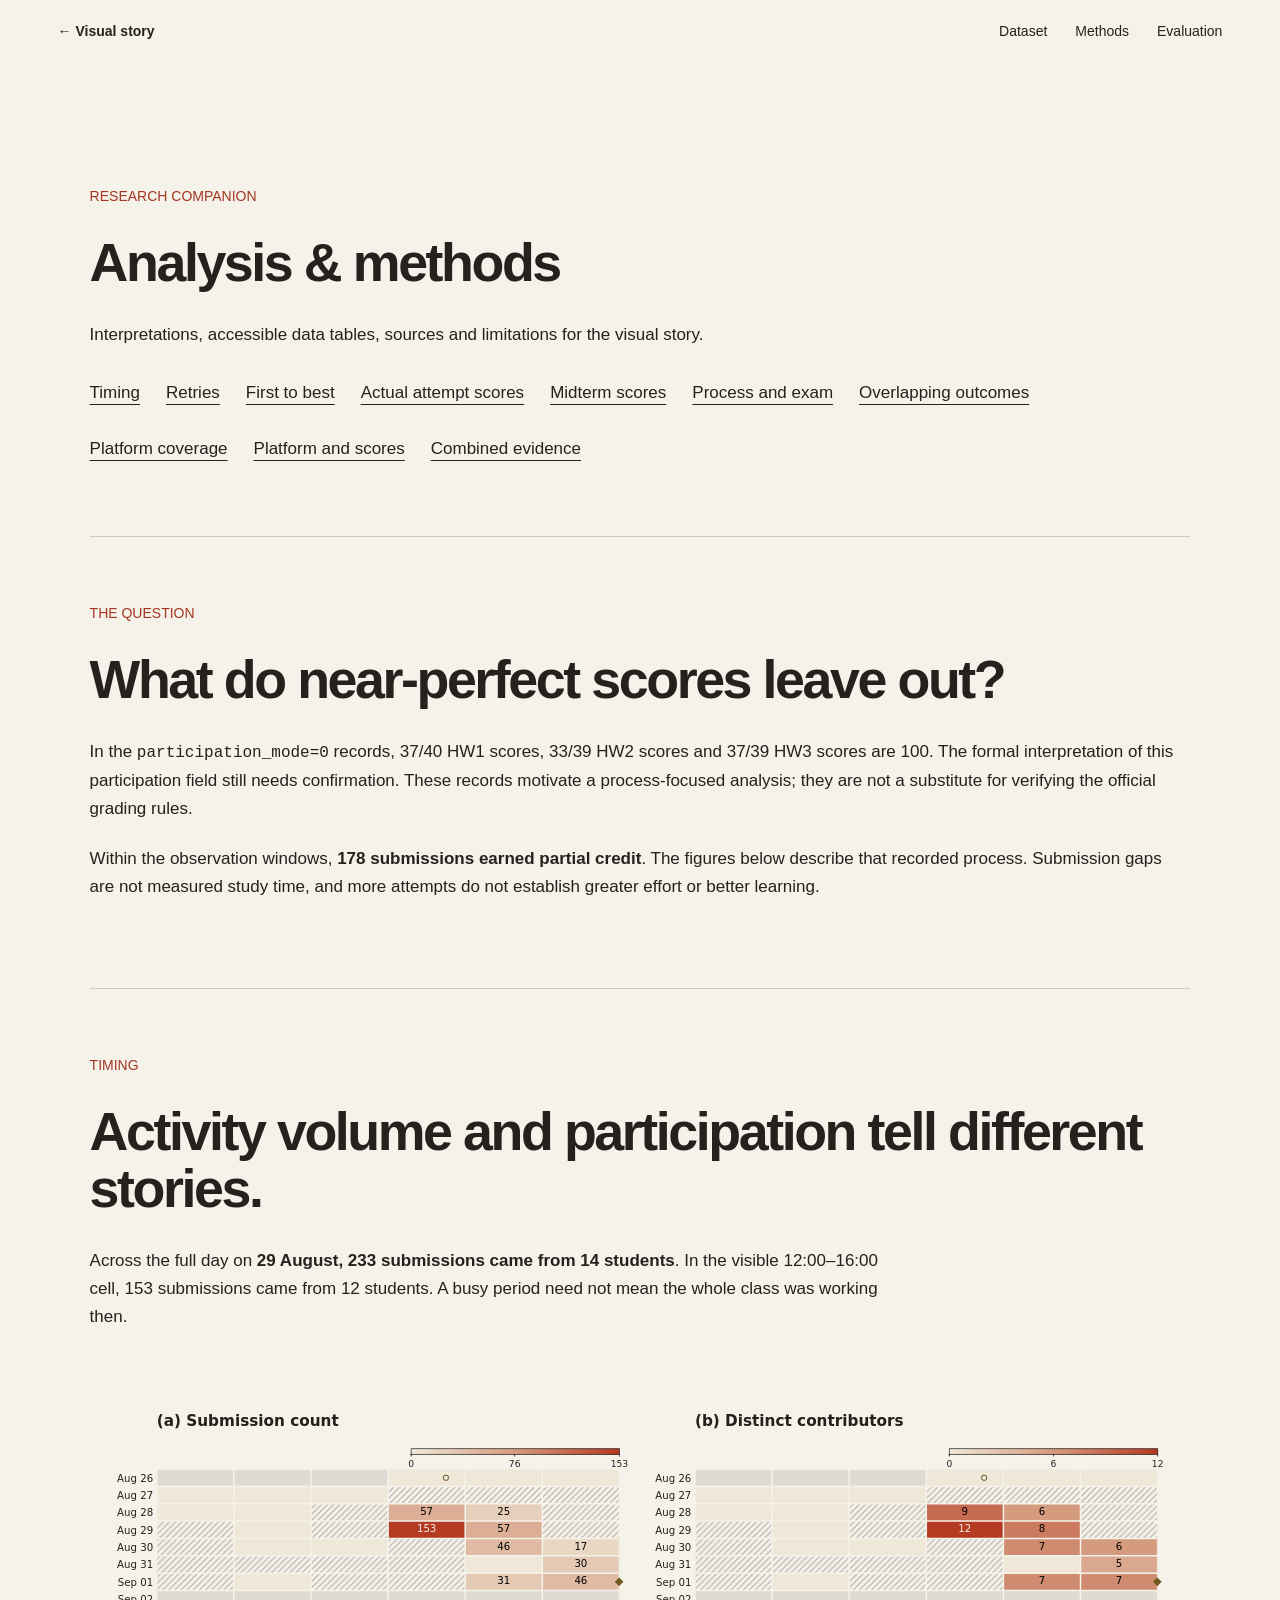
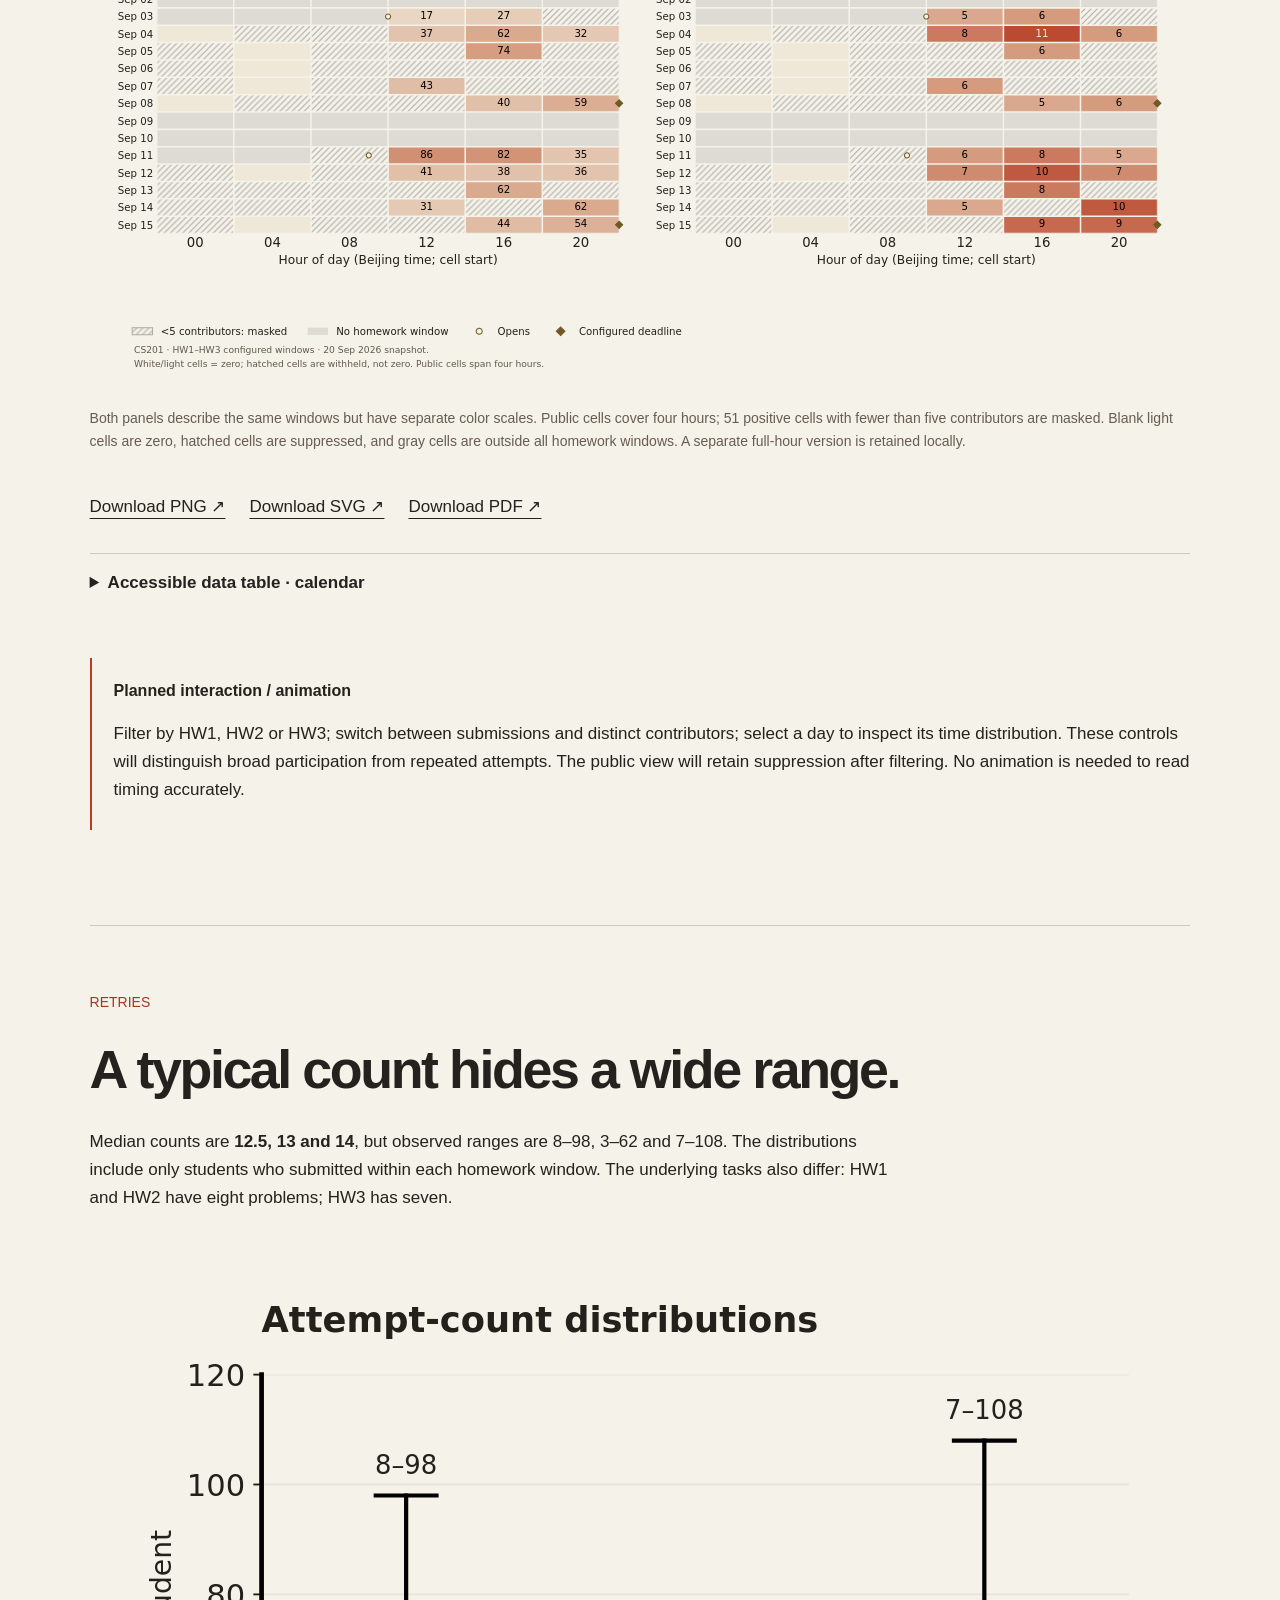
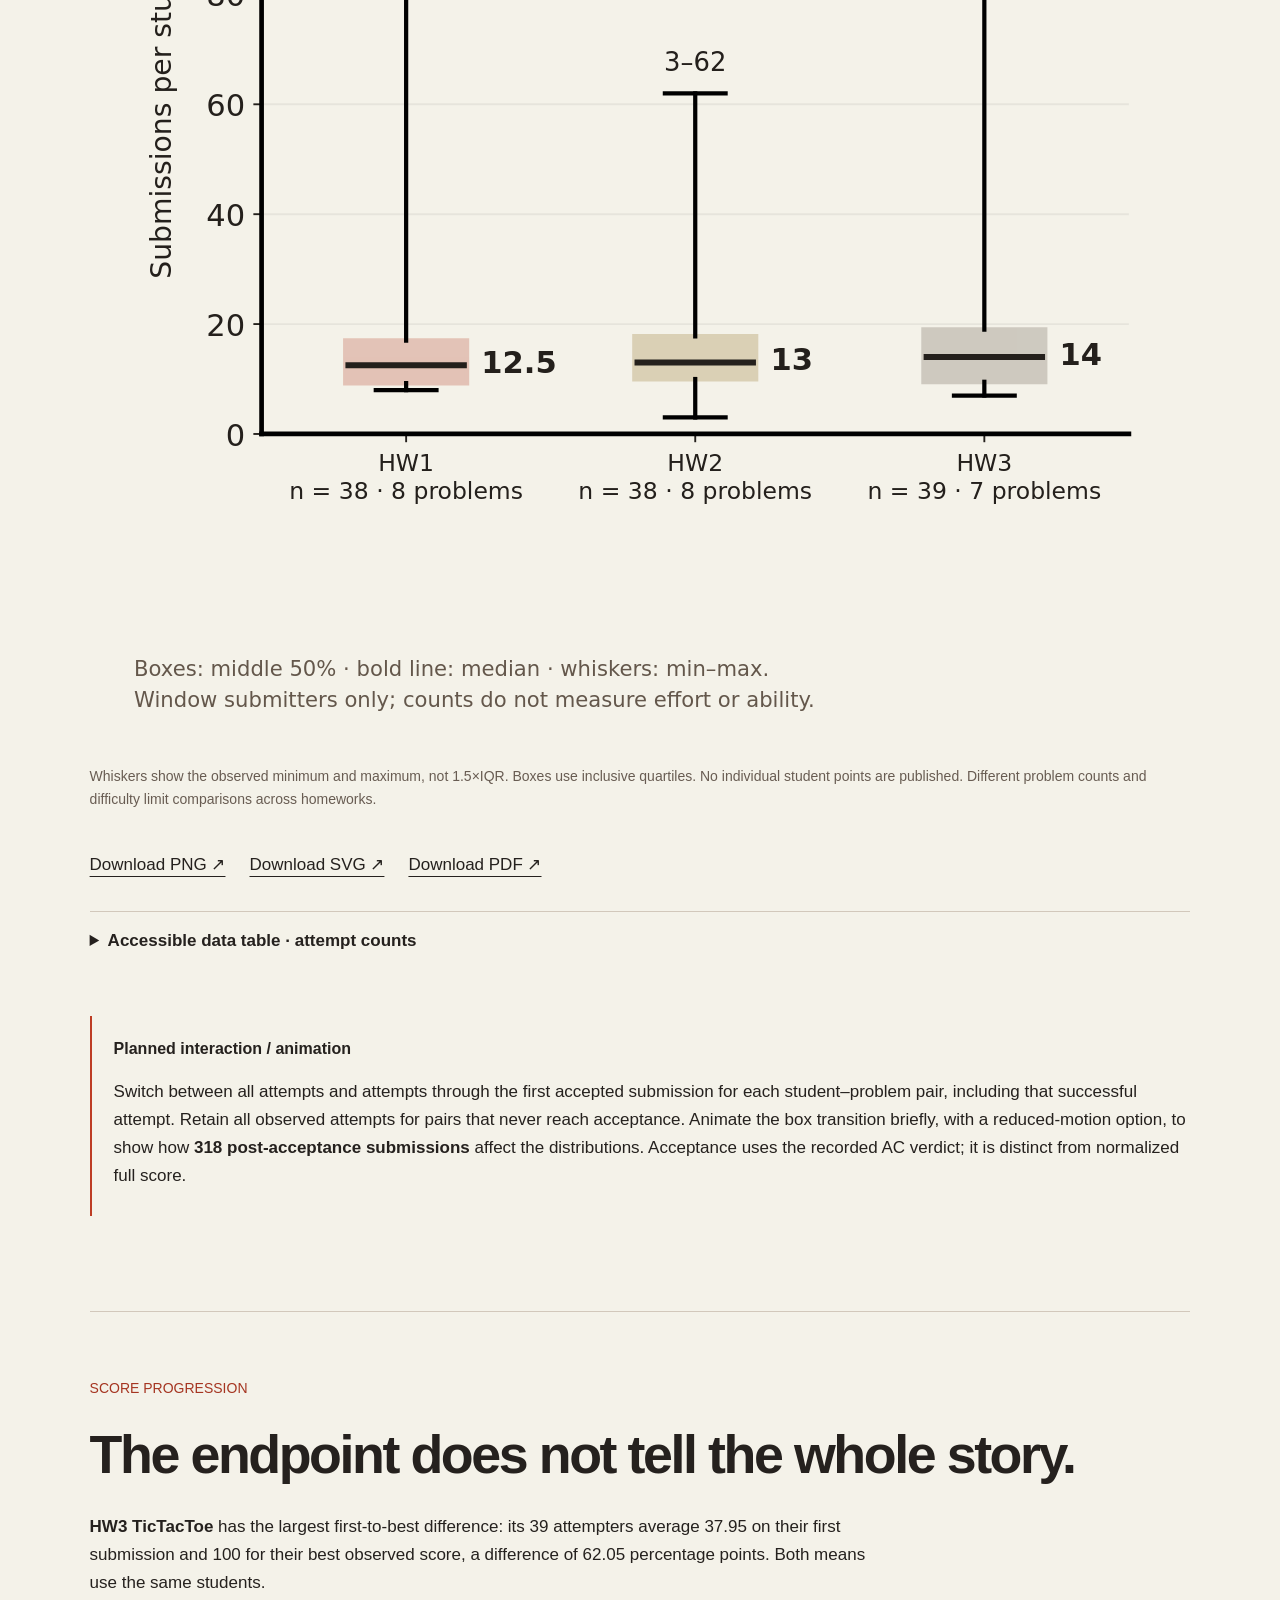
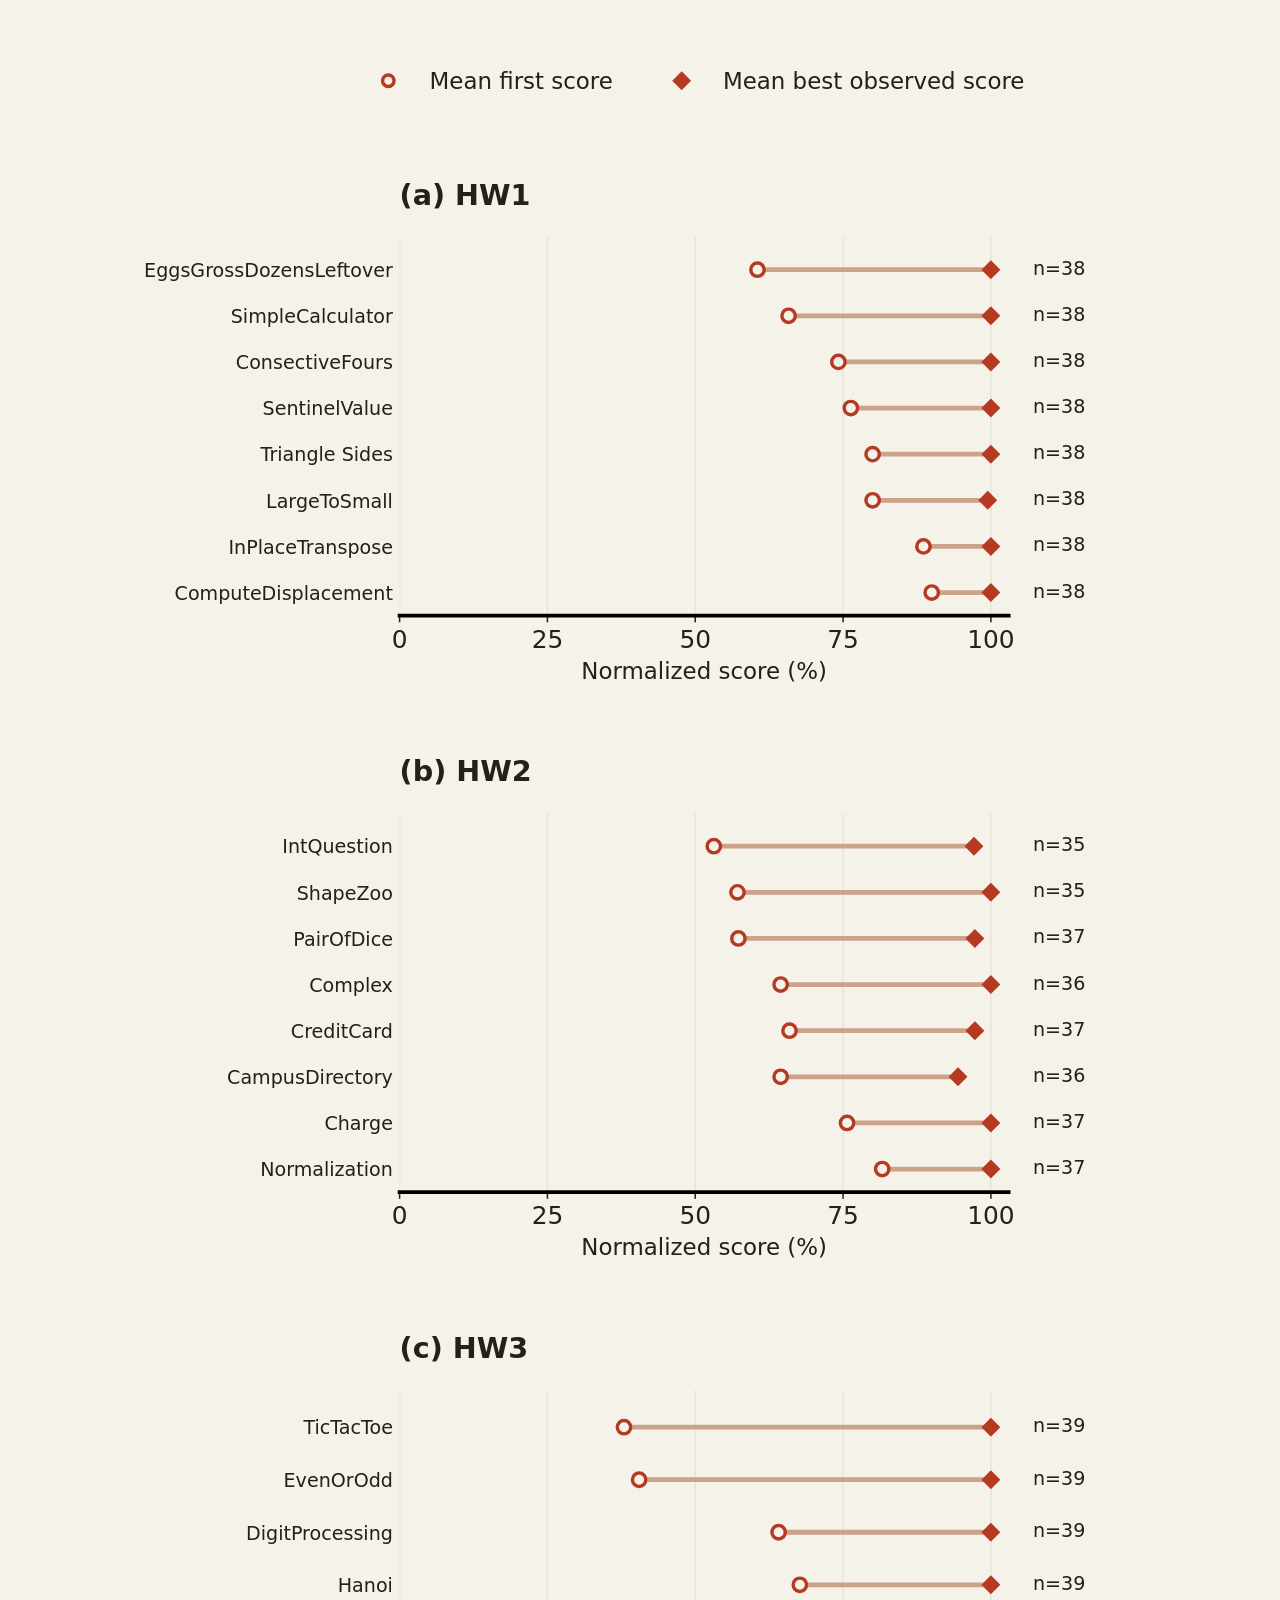
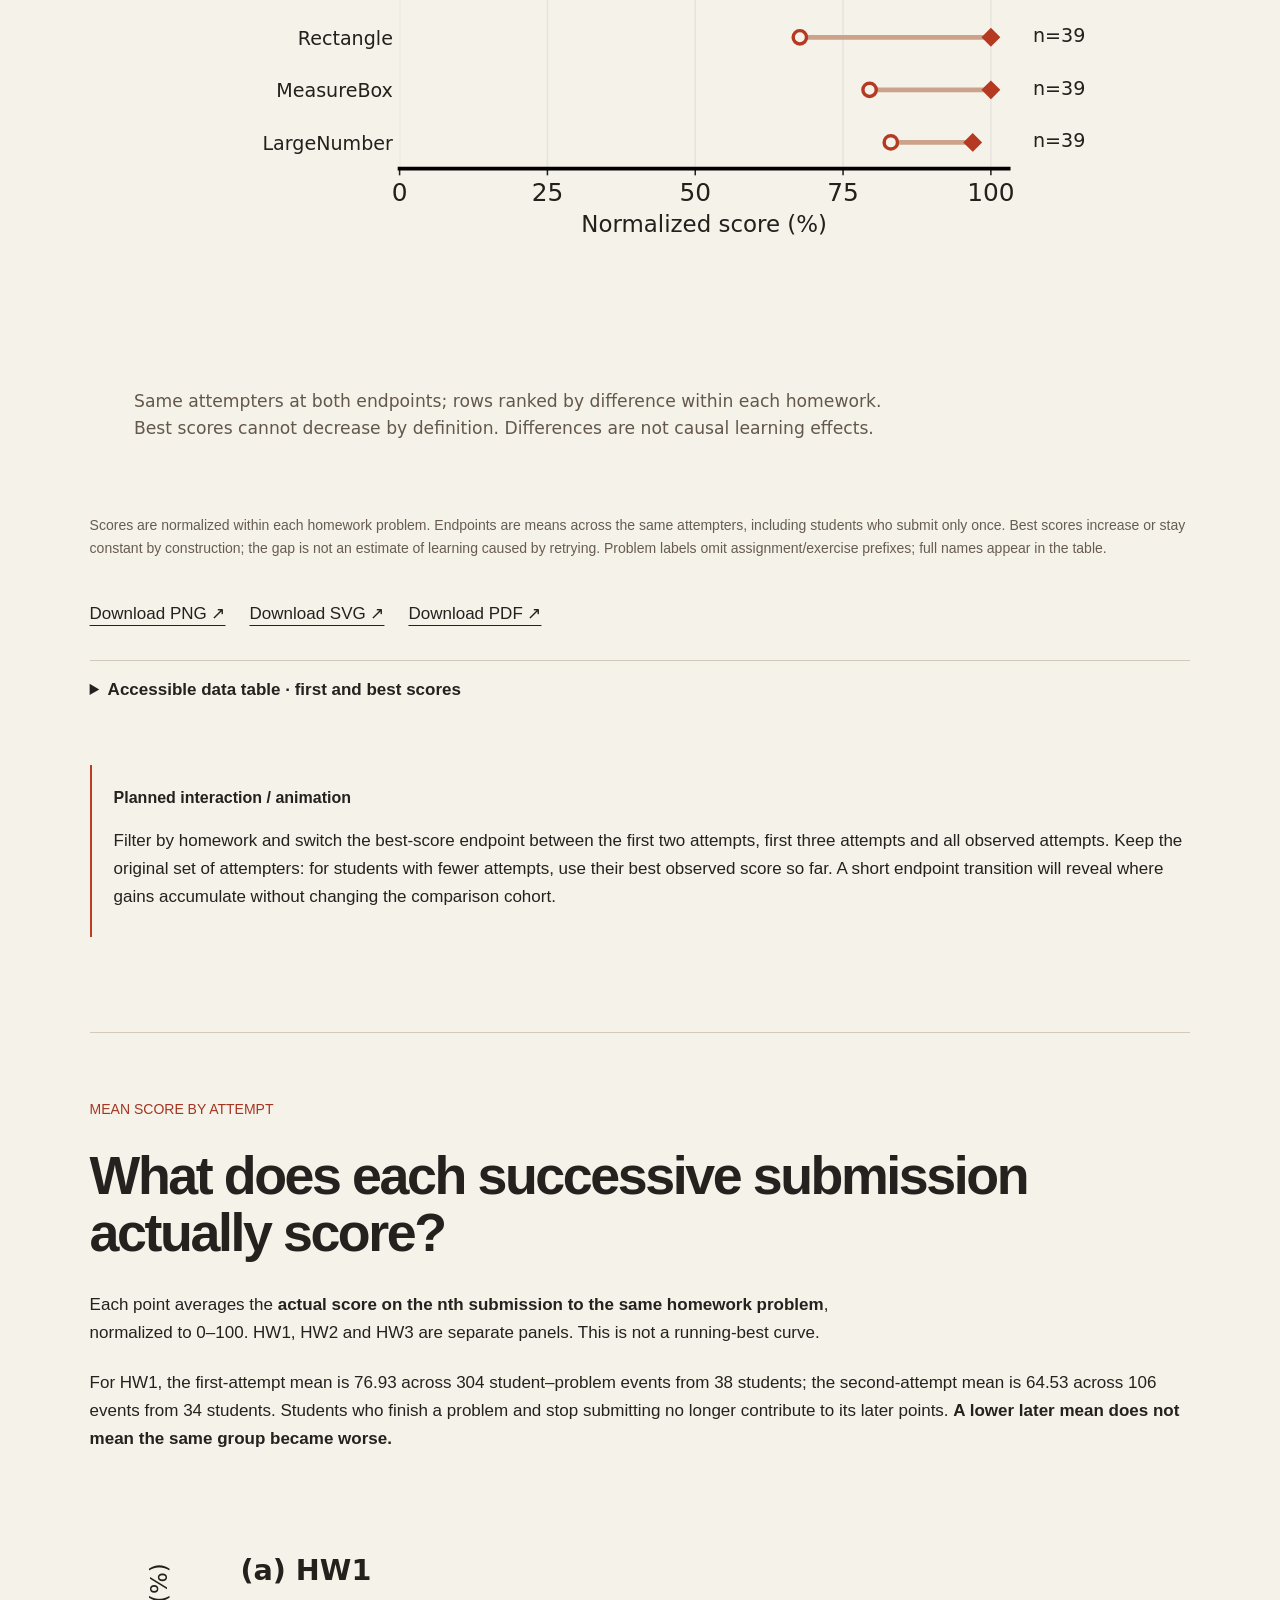
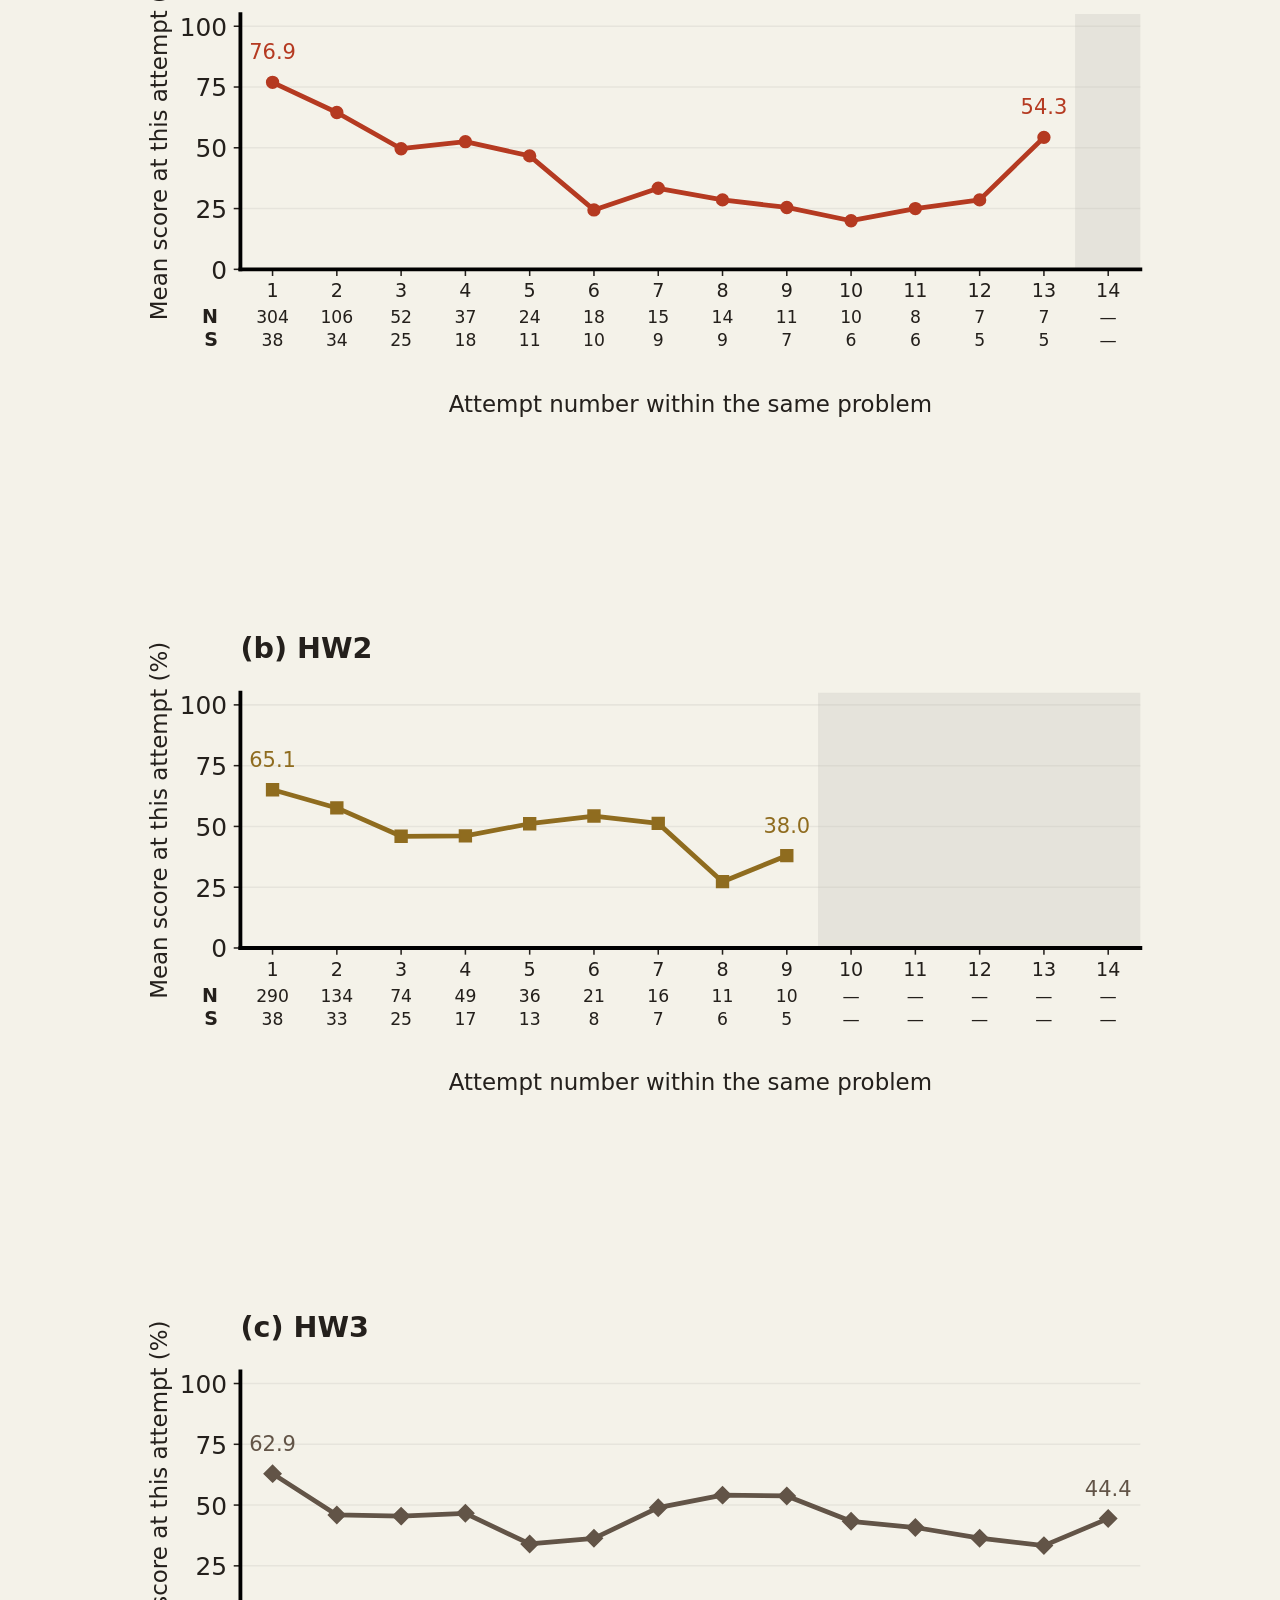
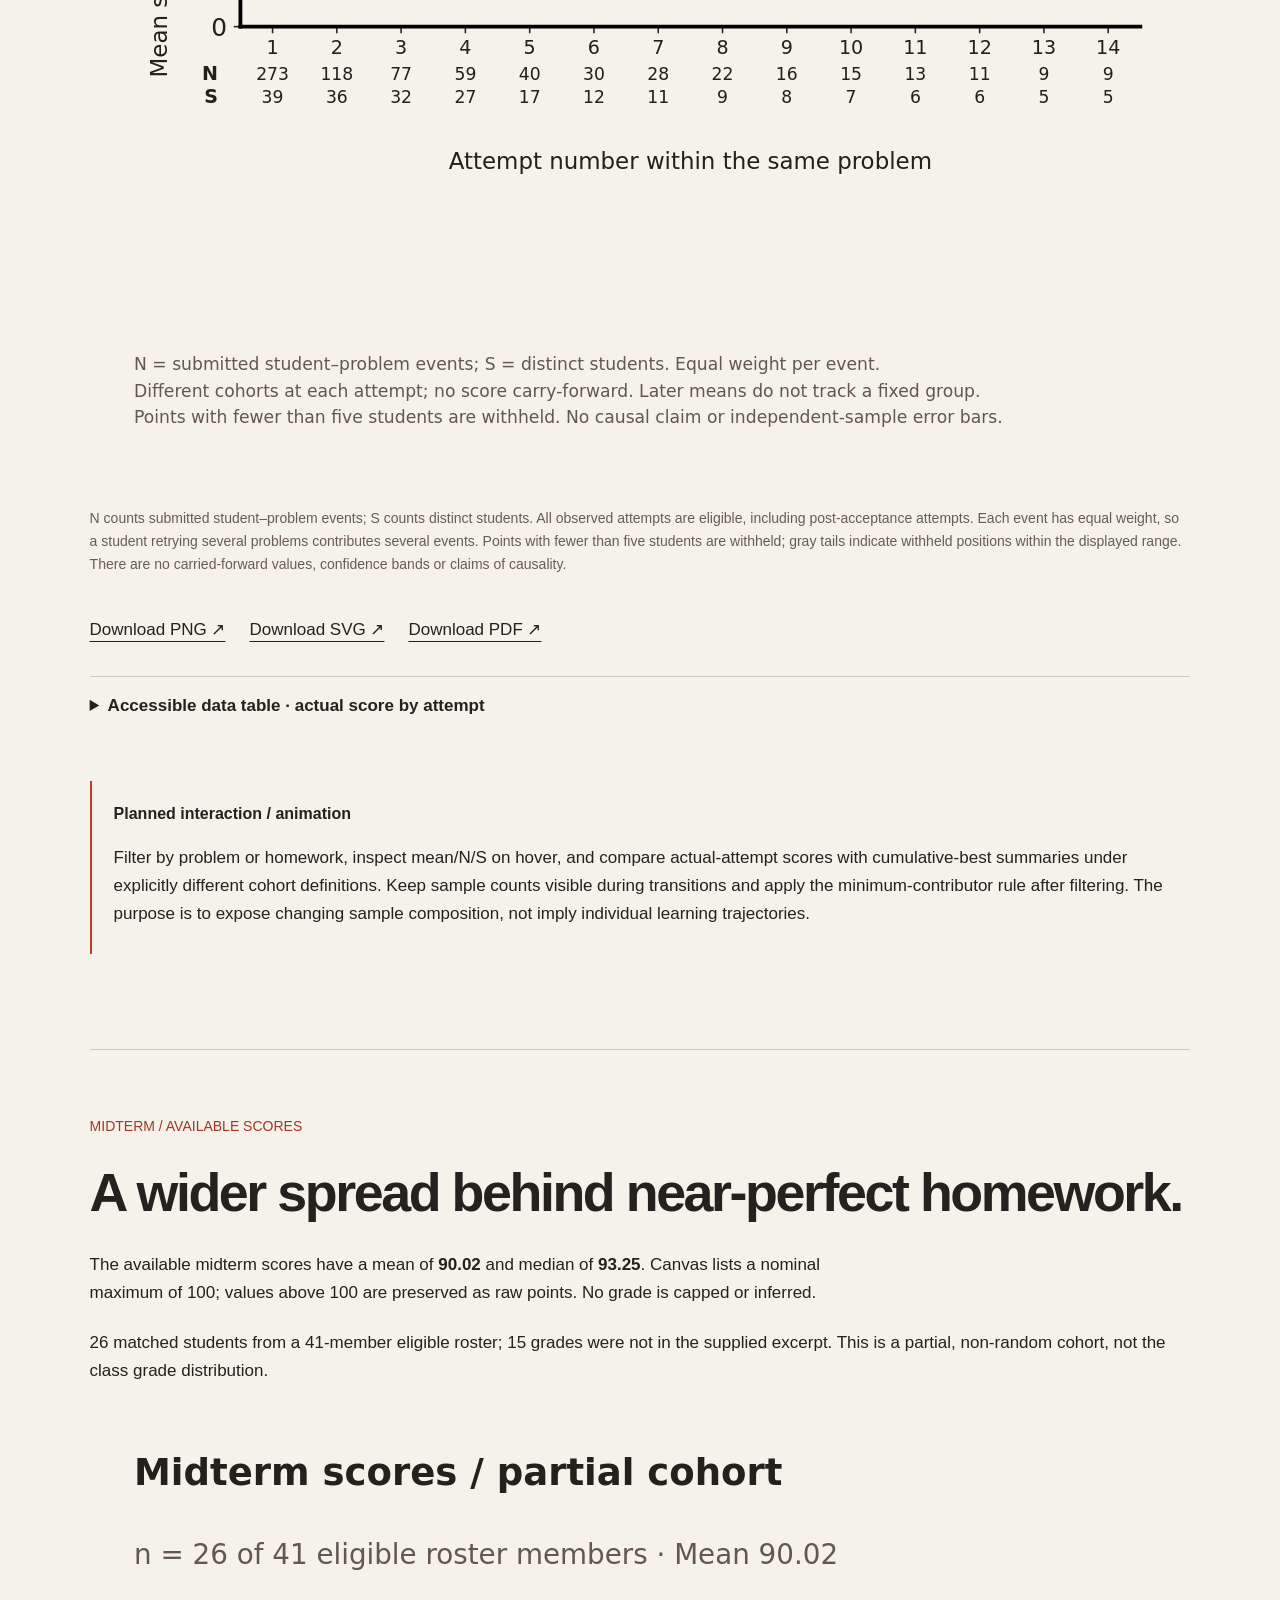
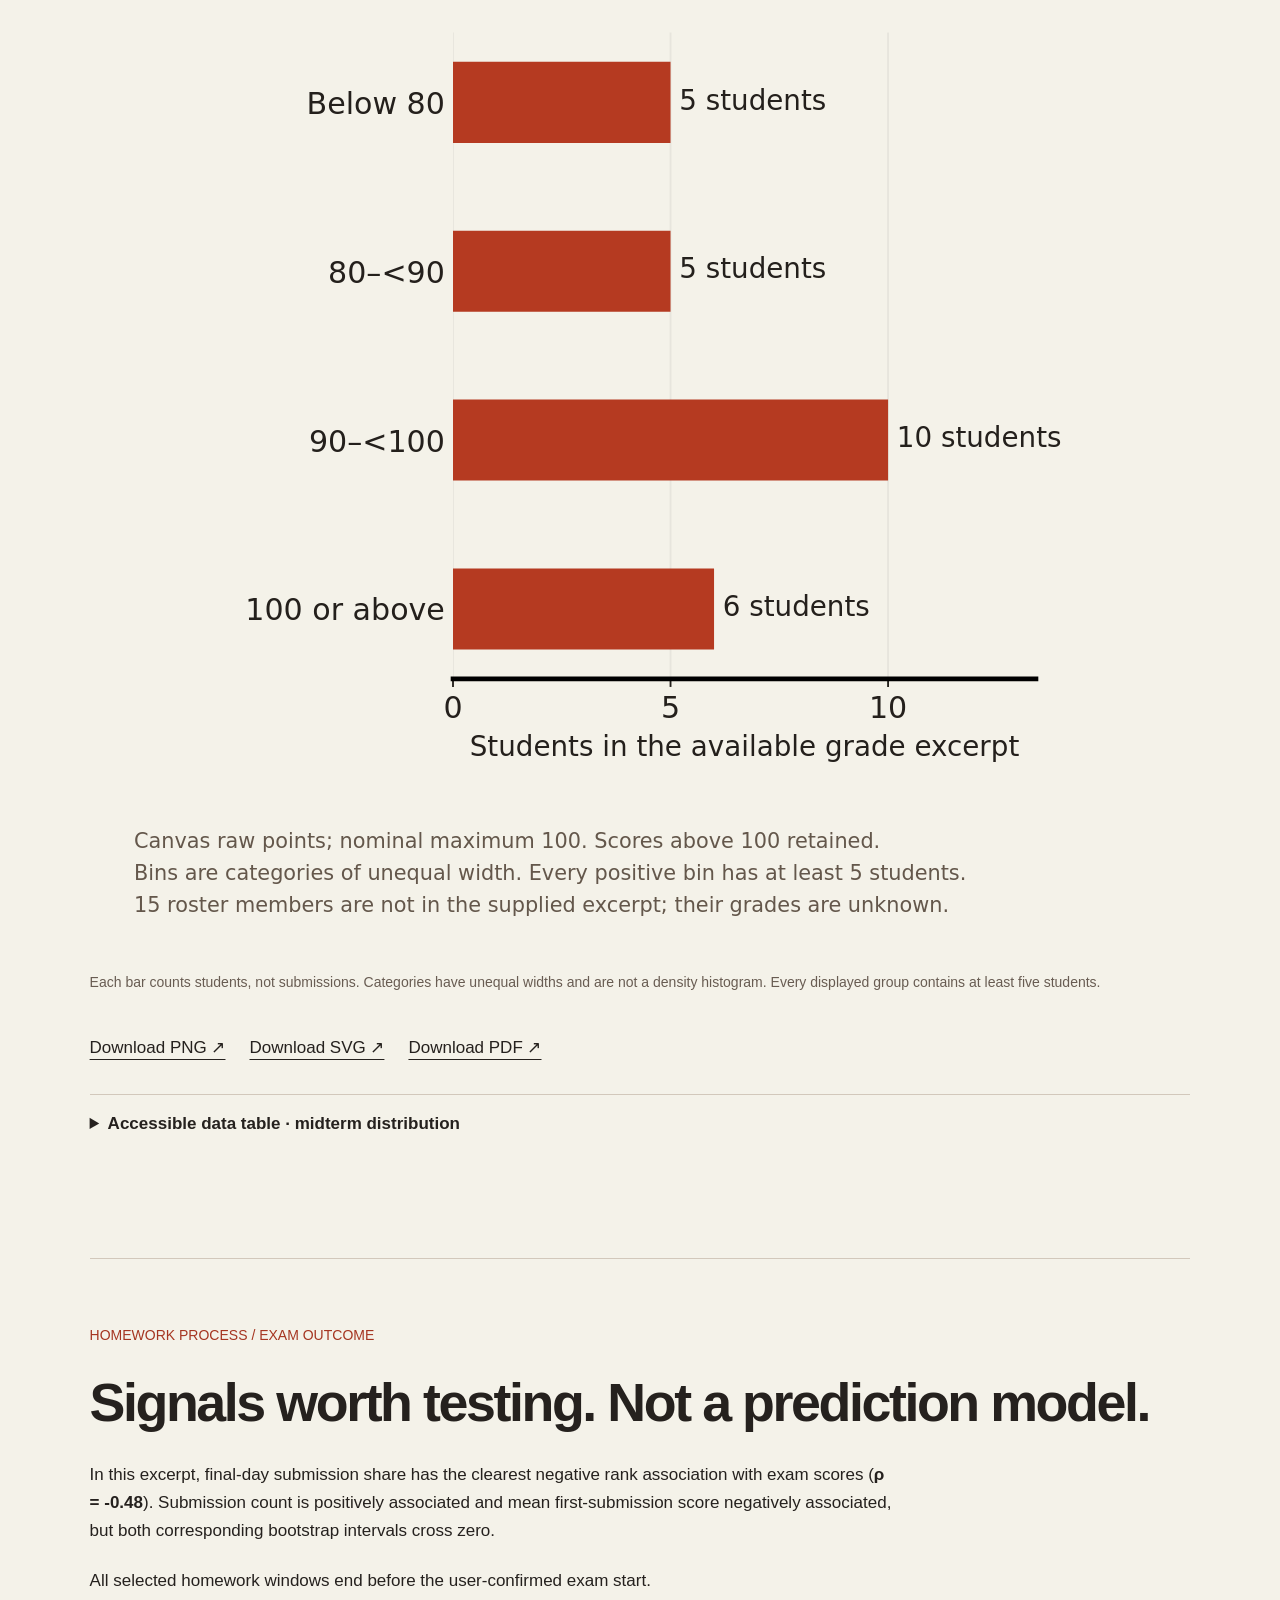
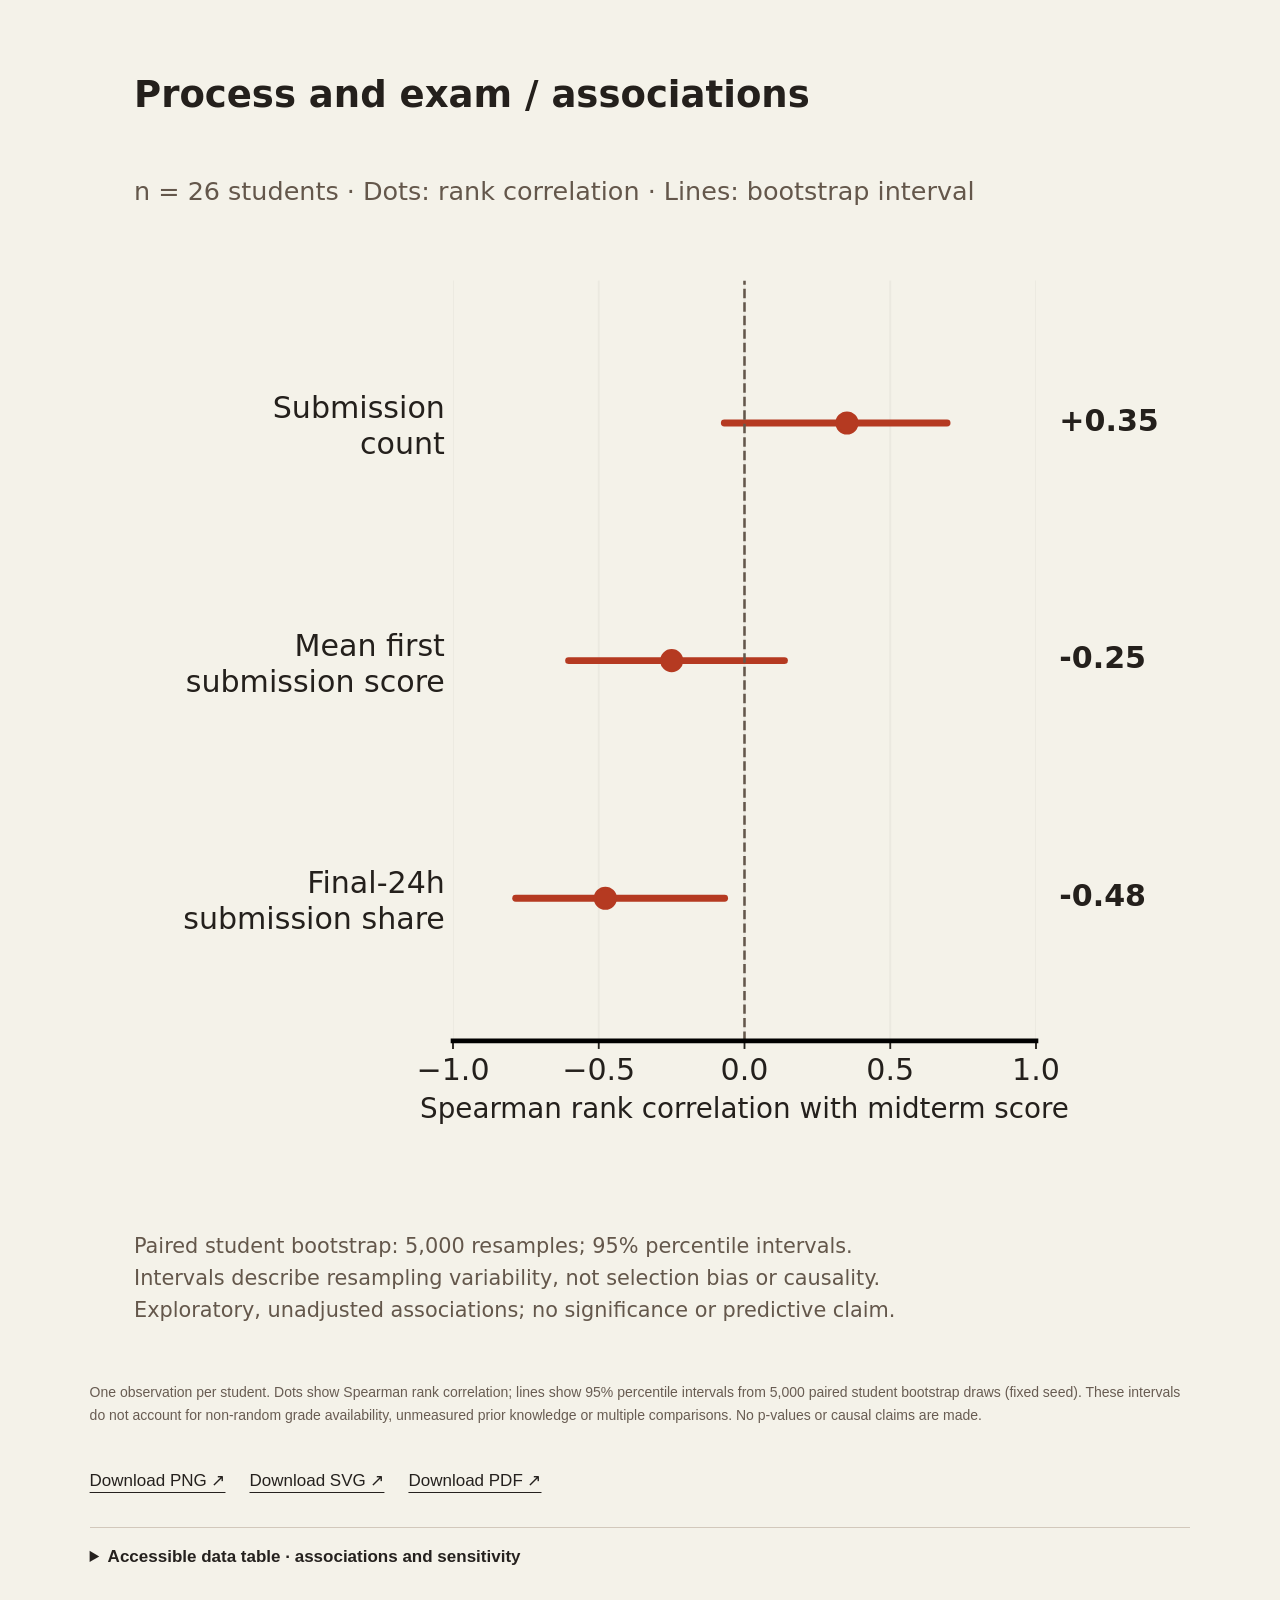
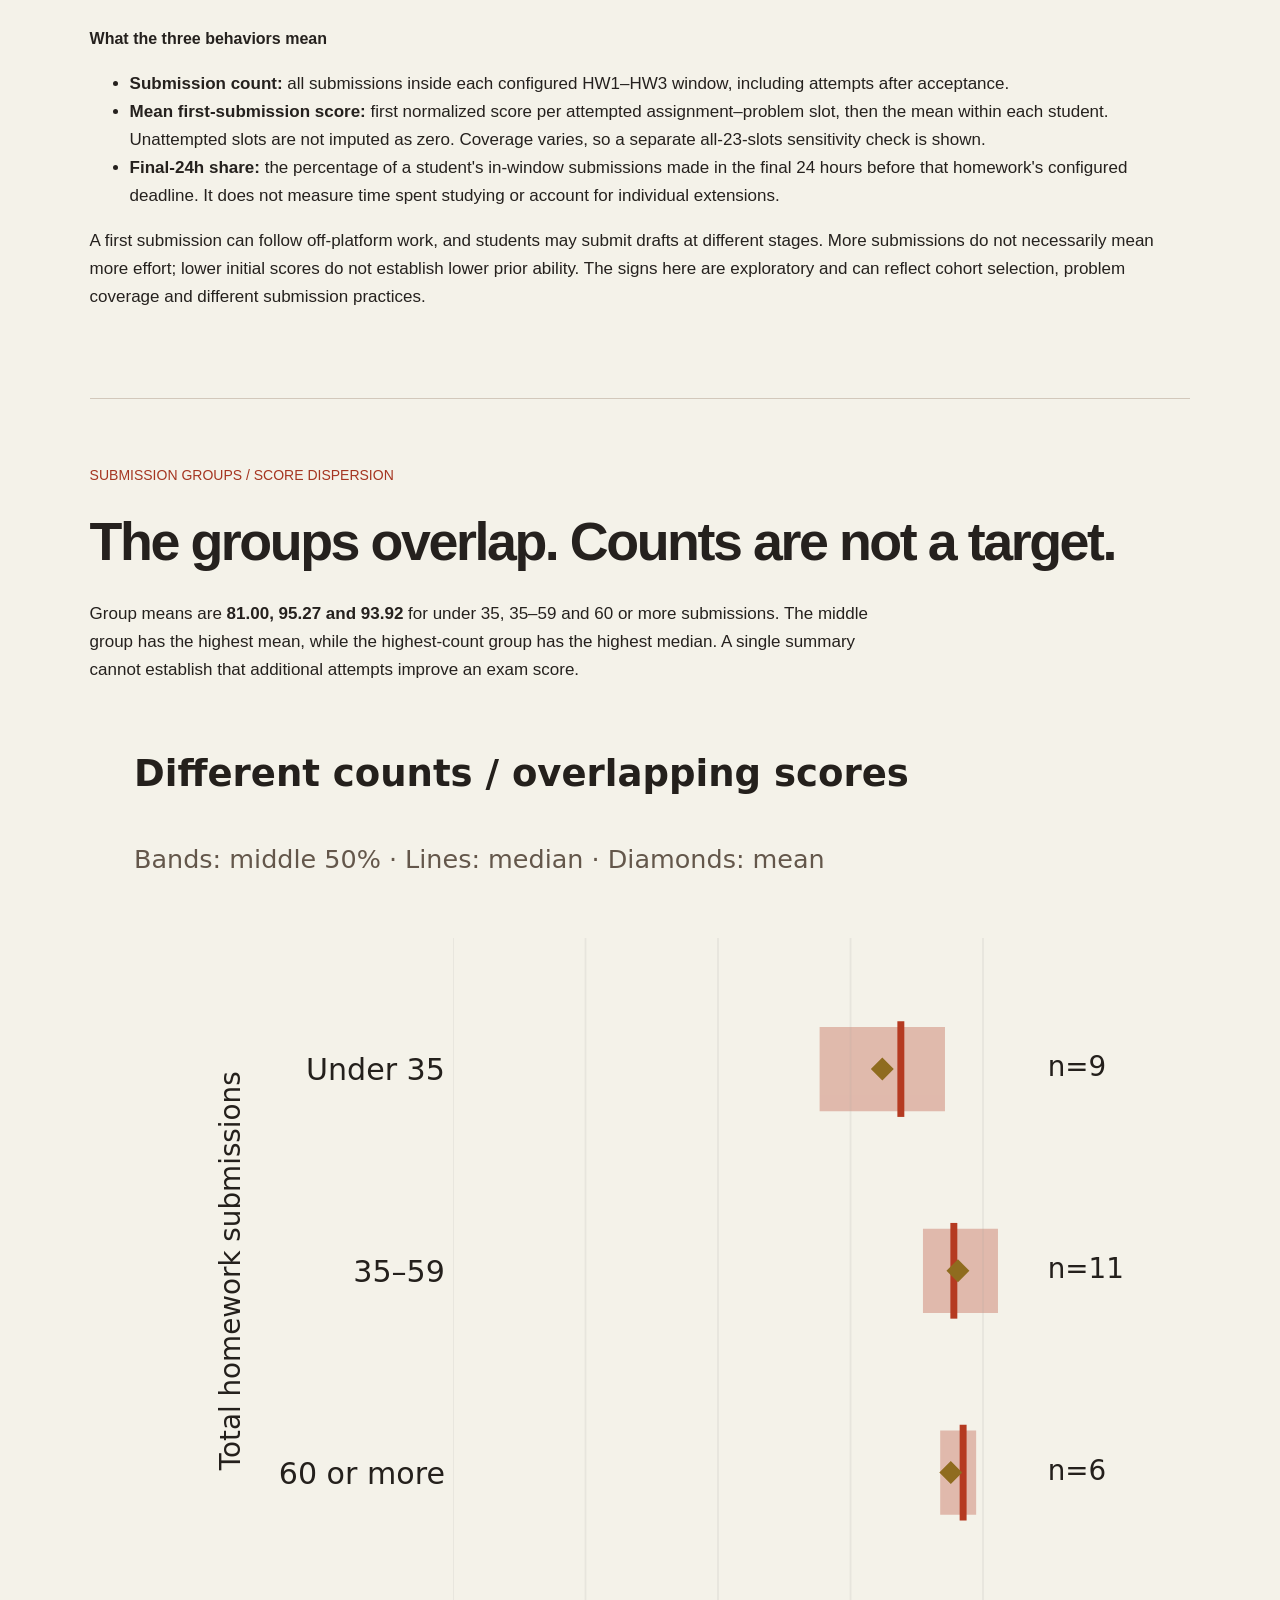
==== analysis.html @ 0999f49e "Add linked midterm and platform analysis with refined scroll motion" ====
<!doctype html>
<html lang="en">
<head>
<meta charset="utf-8">
<meta name="viewport" content="width=device-width,initial-scale=1">
<title>Analysis &amp; Methods · CS201</title>
<link rel="stylesheet" href="styles.css">
</head>
<body class="analysis-page" data-surface="paper">
<a class="skip" href="#evidence">Skip to analysis</a>
<header class="topbar">
<a href="index.html">← Visual story</a>
<nav aria-label="Analysis navigation">
<a href="#dataset">Dataset</a>
<a href="#midterm-plan">Methods</a>
<a href="#evaluation">Evaluation</a>
</nav>
</header>
<main id="evidence" class="evidence-detail">
<section>
<p class="eyebrow">RESEARCH COMPANION</p>
<h1>Analysis &amp; methods</h1>
<p>Interpretations, accessible data tables, sources and limitations for the visual story.</p>
<nav class="analysis-toc" aria-label="Chart analysis">
<a href="#timing">Timing</a>
<a href="#retries">Retries</a>
<a href="#scores">First to best</a>
<a href="#attempt-scores">Actual attempt scores</a>
<a href="#midterm-distribution">Midterm scores</a>
<a href="#midterm-associations">Process and exam</a>
<a href="#midterm-attempt-groups">Overlapping outcomes</a>
<a href="#platform-coverage">Platform coverage</a>
<a href="#platform-groups">Platform and scores</a>
<a href="#platform-associations">Combined evidence</a>
</nav>
</section>
<section class="opening" id="research-question">
<p class="eyebrow">THE QUESTION</p>
<h2>What do near-perfect scores leave out?</h2>
<p>In the <code>participation_mode=0</code> records, 37/40 HW1 scores, 33/39 HW2 scores and 37/39 HW3 scores are 100. The formal interpretation of this participation field still needs confirmation. These records motivate a process-focused analysis; they are not a substitute for verifying the official grading rules.</p>
<p>Within the observation windows, <strong>178 submissions earned partial credit</strong>. The figures below describe that recorded process. Submission gaps are not measured study time, and more attempts do not establish greater effort or better learning.</p>
</section>
<section class="chart-section" id="timing">
<div class="section-heading">
<span class="number">01</span>
<div>
<p class="eyebrow">TIMING</p>
<h2>Activity volume and participation tell different stories.</h2>
</div>
</div>
<p class="reading">Across the full day on <strong>29 August, 233 submissions came from 14 students</strong>. In the visible 12:00–16:00 cell, 153 submissions came from 12 students. A busy period need not mean the whole class was working then.</p>
<figure>
<picture>
<source media="(max-width: 900px)" srcset="assets/figures/01-calendar-mobile.svg">
<img src="assets/figures/01-calendar.svg" alt="Paired date-by-time heatmaps show submission counts and distinct contributors. August 29, 12–16 Beijing time has 153 submissions from 12 contributors." loading="lazy">
</picture>
<figcaption>Both panels describe the same windows but have separate color scales. Public cells cover four hours; 51 positive cells with fewer than five contributors are masked. Blank light cells are zero, hatched cells are suppressed, and gray cells are outside all homework windows. A separate full-hour version is retained locally.</figcaption>
</figure>
<div class="downloads">
<a href="assets/figures/01-calendar.png" download>Download PNG ↗</a>
<a href="assets/figures/01-calendar.svg" download>Download SVG ↗</a>
<a href="assets/figures/01-calendar.pdf" download>Download PDF ↗</a>
</div>
<details>
<summary>Accessible data table · calendar</summary>
<div class="table-scroll">
<table>
<caption>Public four-hour calendar cells. Suppressed cells have 1–4 contributors. Inactive cells have no configured homework window.</caption>
<thead>
<tr>
<th scope="col">Date</th>
<th scope="col">Hours (Beijing)</th>
<th scope="col">Status</th>
<th scope="col">Submissions</th>
<th scope="col">Distinct contributors</th>
</tr>
</thead>
<tbody>
<tr>
<td>2026-08-26</td>
<td>00:00–04:00</td>
<td>inactive</td>
<td>—</td>
<td>—</td>
</tr>
<tr>
<td>2026-08-26</td>
<td>04:00–08:00</td>
<td>inactive</td>
<td>—</td>
<td>—</td>
</tr>
<tr>
<td>2026-08-26</td>
<td>08:00–12:00</td>
<td>inactive</td>
<td>—</td>
<td>—</td>
</tr>
<tr>
<td>2026-08-26</td>
<td>12:00–16:00</td>
<td>visible</td>
<td>0</td>
<td>0</td>
</tr>
<tr>
<td>2026-08-26</td>
<td>16:00–20:00</td>
<td>visible</td>
<td>0</td>
<td>0</td>
</tr>
<tr>
<td>2026-08-26</td>
<td>20:00–24:00</td>
<td>visible</td>
<td>0</td>
<td>0</td>
</tr>
<tr>
<td>2026-08-27</td>
<td>00:00–04:00</td>
<td>visible</td>
<td>0</td>
<td>0</td>
</tr>
<tr>
<td>2026-08-27</td>
<td>04:00–08:00</td>
<td>visible</td>
<td>0</td>
<td>0</td>
</tr>
<tr>
<td>2026-08-27</td>
<td>08:00–12:00</td>
<td>visible</td>
<td>0</td>
<td>0</td>
</tr>
<tr>
<td>2026-08-27</td>
<td>12:00–16:00</td>
<td>suppressed</td>
<td>—</td>
<td>—</td>
</tr>
<tr>
<td>2026-08-27</td>
<td>16:00–20:00</td>
<td>suppressed</td>
<td>—</td>
<td>—</td>
</tr>
<tr>
<td>2026-08-27</td>
<td>20:00–24:00</td>
<td>suppressed</td>
<td>—</td>
<td>—</td>
</tr>
<tr>
<td>2026-08-28</td>
<td>00:00–04:00</td>
<td>visible</td>
<td>0</td>
<td>0</td>
</tr>
<tr>
<td>2026-08-28</td>
<td>04:00–08:00</td>
<td>visible</td>
<td>0</td>
<td>0</td>
</tr>
<tr>
<td>2026-08-28</td>
<td>08:00–12:00</td>
<td>suppressed</td>
<td>—</td>
<td>—</td>
</tr>
<tr>
<td>2026-08-28</td>
<td>12:00–16:00</td>
<td>visible</td>
<td>57</td>
<td>9</td>
</tr>
<tr>
<td>2026-08-28</td>
<td>16:00–20:00</td>
<td>visible</td>
<td>25</td>
<td>6</td>
</tr>
<tr>
<td>2026-08-28</td>
<td>20:00–24:00</td>
<td>suppressed</td>
<td>—</td>
<td>—</td>
</tr>
<tr>
<td>2026-08-29</td>
<td>00:00–04:00</td>
<td>suppressed</td>
<td>—</td>
<td>—</td>
</tr>
<tr>
<td>2026-08-29</td>
<td>04:00–08:00</td>
<td>visible</td>
<td>0</td>
<td>0</td>
</tr>
<tr>
<td>2026-08-29</td>
<td>08:00–12:00</td>
<td>suppressed</td>
<td>—</td>
<td>—</td>
</tr>
<tr>
<td>2026-08-29</td>
<td>12:00–16:00</td>
<td>visible</td>
<td>153</td>
<td>12</td>
</tr>
<tr>
<td>2026-08-29</td>
<td>16:00–20:00</td>
<td>visible</td>
<td>57</td>
<td>8</td>
</tr>
<tr>
<td>2026-08-29</td>
<td>20:00–24:00</td>
<td>suppressed</td>
<td>—</td>
<td>—</td>
</tr>
<tr>
<td>2026-08-30</td>
<td>00:00–04:00</td>
<td>suppressed</td>
<td>—</td>
<td>—</td>
</tr>
<tr>
<td>2026-08-30</td>
<td>04:00–08:00</td>
<td>visible</td>
<td>0</td>
<td>0</td>
</tr>
<tr>
<td>2026-08-30</td>
<td>08:00–12:00</td>
<td>visible</td>
<td>0</td>
<td>0</td>
</tr>
<tr>
<td>2026-08-30</td>
<td>12:00–16:00</td>
<td>suppressed</td>
<td>—</td>
<td>—</td>
</tr>
<tr>
<td>2026-08-30</td>
<td>16:00–20:00</td>
<td>visible</td>
<td>46</td>
<td>7</td>
</tr>
<tr>
<td>2026-08-30</td>
<td>20:00–24:00</td>
<td>visible</td>
<td>17</td>
<td>6</td>
</tr>
<tr>
<td>2026-08-31</td>
<td>00:00–04:00</td>
<td>suppressed</td>
<td>—</td>
<td>—</td>
</tr>
<tr>
<td>2026-08-31</td>
<td>04:00–08:00</td>
<td>suppressed</td>
<td>—</td>
<td>—</td>
</tr>
<tr>
<td>2026-08-31</td>
<td>08:00–12:00</td>
<td>suppressed</td>
<td>—</td>
<td>—</td>
</tr>
<tr>
<td>2026-08-31</td>
<td>12:00–16:00</td>
<td>suppressed</td>
<td>—</td>
<td>—</td>
</tr>
<tr>
<td>2026-08-31</td>
<td>16:00–20:00</td>
<td>visible</td>
<td>0</td>
<td>0</td>
</tr>
<tr>
<td>2026-08-31</td>
<td>20:00–24:00</td>
<td>visible</td>
<td>30</td>
<td>5</td>
</tr>
<tr>
<td>2026-09-01</td>
<td>00:00–04:00</td>
<td>suppressed</td>
<td>—</td>
<td>—</td>
</tr>
<tr>
<td>2026-09-01</td>
<td>04:00–08:00</td>
<td>visible</td>
<td>0</td>
<td>0</td>
</tr>
<tr>
<td>2026-09-01</td>
<td>08:00–12:00</td>
<td>suppressed</td>
<td>—</td>
<td>—</td>
</tr>
<tr>
<td>2026-09-01</td>
<td>12:00–16:00</td>
<td>suppressed</td>
<td>—</td>
<td>—</td>
</tr>
<tr>
<td>2026-09-01</td>
<td>16:00–20:00</td>
<td>visible</td>
<td>31</td>
<td>7</td>
</tr>
<tr>
<td>2026-09-01</td>
<td>20:00–24:00</td>
<td>visible</td>
<td>46</td>
<td>7</td>
</tr>
<tr>
<td>2026-09-02</td>
<td>00:00–04:00</td>
<td>inactive</td>
<td>—</td>
<td>—</td>
</tr>
<tr>
<td>2026-09-02</td>
<td>04:00–08:00</td>
<td>inactive</td>
<td>—</td>
<td>—</td>
</tr>
<tr>
<td>2026-09-02</td>
<td>08:00–12:00</td>
<td>inactive</td>
<td>—</td>
<td>—</td>
</tr>
<tr>
<td>2026-09-02</td>
<td>12:00–16:00</td>
<td>inactive</td>
<td>—</td>
<td>—</td>
</tr>
<tr>
<td>2026-09-02</td>
<td>16:00–20:00</td>
<td>inactive</td>
<td>—</td>
<td>—</td>
</tr>
<tr>
<td>2026-09-02</td>
<td>20:00–24:00</td>
<td>inactive</td>
<td>—</td>
<td>—</td>
</tr>
<tr>
<td>2026-09-03</td>
<td>00:00–04:00</td>
<td>inactive</td>
<td>—</td>
<td>—</td>
</tr>
<tr>
<td>2026-09-03</td>
<td>04:00–08:00</td>
<td>inactive</td>
<td>—</td>
<td>—</td>
</tr>
<tr>
<td>2026-09-03</td>
<td>08:00–12:00</td>
<td>inactive</td>
<td>—</td>
<td>—</td>
</tr>
<tr>
<td>2026-09-03</td>
<td>12:00–16:00</td>
<td>visible</td>
<td>17</td>
<td>5</td>
</tr>
<tr>
<td>2026-09-03</td>
<td>16:00–20:00</td>
<td>visible</td>
<td>27</td>
<td>6</td>
</tr>
<tr>
<td>2026-09-03</td>
<td>20:00–24:00</td>
<td>suppressed</td>
<td>—</td>
<td>—</td>
</tr>
<tr>
<td>2026-09-04</td>
<td>00:00–04:00</td>
<td>visible</td>
<td>0</td>
<td>0</td>
</tr>
<tr>
<td>2026-09-04</td>
<td>04:00–08:00</td>
<td>suppressed</td>
<td>—</td>
<td>—</td>
</tr>
<tr>
<td>2026-09-04</td>
<td>08:00–12:00</td>
<td>suppressed</td>
<td>—</td>
<td>—</td>
</tr>
<tr>
<td>2026-09-04</td>
<td>12:00–16:00</td>
<td>visible</td>
<td>37</td>
<td>8</td>
</tr>
<tr>
<td>2026-09-04</td>
<td>16:00–20:00</td>
<td>visible</td>
<td>62</td>
<td>11</td>
</tr>
<tr>
<td>2026-09-04</td>
<td>20:00–24:00</td>
<td>visible</td>
<td>32</td>
<td>6</td>
</tr>
<tr>
<td>2026-09-05</td>
<td>00:00–04:00</td>
<td>suppressed</td>
<td>—</td>
<td>—</td>
</tr>
<tr>
<td>2026-09-05</td>
<td>04:00–08:00</td>
<td>visible</td>
<td>0</td>
<td>0</td>
</tr>
<tr>
<td>2026-09-05</td>
<td>08:00–12:00</td>
<td>suppressed</td>
<td>—</td>
<td>—</td>
</tr>
<tr>
<td>2026-09-05</td>
<td>12:00–16:00</td>
<td>suppressed</td>
<td>—</td>
<td>—</td>
</tr>
<tr>
<td>2026-09-05</td>
<td>16:00–20:00</td>
<td>visible</td>
<td>74</td>
<td>6</td>
</tr>
<tr>
<td>2026-09-05</td>
<td>20:00–24:00</td>
<td>suppressed</td>
<td>—</td>
<td>—</td>
</tr>
<tr>
<td>2026-09-06</td>
<td>00:00–04:00</td>
<td>suppressed</td>
<td>—</td>
<td>—</td>
</tr>
<tr>
<td>2026-09-06</td>
<td>04:00–08:00</td>
<td>visible</td>
<td>0</td>
<td>0</td>
</tr>
<tr>
<td>2026-09-06</td>
<td>08:00–12:00</td>
<td>suppressed</td>
<td>—</td>
<td>—</td>
</tr>
<tr>
<td>2026-09-06</td>
<td>12:00–16:00</td>
<td>suppressed</td>
<td>—</td>
<td>—</td>
</tr>
<tr>
<td>2026-09-06</td>
<td>16:00–20:00</td>
<td>suppressed</td>
<td>—</td>
<td>—</td>
</tr>
<tr>
<td>2026-09-06</td>
<td>20:00–24:00</td>
<td>suppressed</td>
<td>—</td>
<td>—</td>
</tr>
<tr>
<td>2026-09-07</td>
<td>00:00–04:00</td>
<td>suppressed</td>
<td>—</td>
<td>—</td>
</tr>
<tr>
<td>2026-09-07</td>
<td>04:00–08:00</td>
<td>visible</td>
<td>0</td>
<td>0</td>
</tr>
<tr>
<td>2026-09-07</td>
<td>08:00–12:00</td>
<td>suppressed</td>
<td>—</td>
<td>—</td>
</tr>
<tr>
<td>2026-09-07</td>
<td>12:00–16:00</td>
<td>visible</td>
<td>43</td>
<td>6</td>
</tr>
<tr>
<td>2026-09-07</td>
<td>16:00–20:00</td>
<td>suppressed</td>
<td>—</td>
<td>—</td>
</tr>
<tr>
<td>2026-09-07</td>
<td>20:00–24:00</td>
<td>suppressed</td>
<td>—</td>
<td>—</td>
</tr>
<tr>
<td>2026-09-08</td>
<td>00:00–04:00</td>
<td>visible</td>
<td>0</td>
<td>0</td>
</tr>
<tr>
<td>2026-09-08</td>
<td>04:00–08:00</td>
<td>suppressed</td>
<td>—</td>
<td>—</td>
</tr>
<tr>
<td>2026-09-08</td>
<td>08:00–12:00</td>
<td>suppressed</td>
<td>—</td>
<td>—</td>
</tr>
<tr>
<td>2026-09-08</td>
<td>12:00–16:00</td>
<td>suppressed</td>
<td>—</td>
<td>—</td>
</tr>
<tr>
<td>2026-09-08</td>
<td>16:00–20:00</td>
<td>visible</td>
<td>40</td>
<td>5</td>
</tr>
<tr>
<td>2026-09-08</td>
<td>20:00–24:00</td>
<td>visible</td>
<td>59</td>
<td>6</td>
</tr>
<tr>
<td>2026-09-09</td>
<td>00:00–04:00</td>
<td>inactive</td>
<td>—</td>
<td>—</td>
</tr>
<tr>
<td>2026-09-09</td>
<td>04:00–08:00</td>
<td>inactive</td>
<td>—</td>
<td>—</td>
</tr>
<tr>
<td>2026-09-09</td>
<td>08:00–12:00</td>
<td>inactive</td>
<td>—</td>
<td>—</td>
</tr>
<tr>
<td>2026-09-09</td>
<td>12:00–16:00</td>
<td>inactive</td>
<td>—</td>
<td>—</td>
</tr>
<tr>
<td>2026-09-09</td>
<td>16:00–20:00</td>
<td>inactive</td>
<td>—</td>
<td>—</td>
</tr>
<tr>
<td>2026-09-09</td>
<td>20:00–24:00</td>
<td>inactive</td>
<td>—</td>
<td>—</td>
</tr>
<tr>
<td>2026-09-10</td>
<td>00:00–04:00</td>
<td>inactive</td>
<td>—</td>
<td>—</td>
</tr>
<tr>
<td>2026-09-10</td>
<td>04:00–08:00</td>
<td>inactive</td>
<td>—</td>
<td>—</td>
</tr>
<tr>
<td>2026-09-10</td>
<td>08:00–12:00</td>
<td>inactive</td>
<td>—</td>
<td>—</td>
</tr>
<tr>
<td>2026-09-10</td>
<td>12:00–16:00</td>
<td>inactive</td>
<td>—</td>
<td>—</td>
</tr>
<tr>
<td>2026-09-10</td>
<td>16:00–20:00</td>
<td>inactive</td>
<td>—</td>
<td>—</td>
</tr>
<tr>
<td>2026-09-10</td>
<td>20:00–24:00</td>
<td>inactive</td>
<td>—</td>
<td>—</td>
</tr>
<tr>
<td>2026-09-11</td>
<td>00:00–04:00</td>
<td>inactive</td>
<td>—</td>
<td>—</td>
</tr>
<tr>
<td>2026-09-11</td>
<td>04:00–08:00</td>
<td>inactive</td>
<td>—</td>
<td>—</td>
</tr>
<tr>
<td>2026-09-11</td>
<td>08:00–12:00</td>
<td>suppressed</td>
<td>—</td>
<td>—</td>
</tr>
<tr>
<td>2026-09-11</td>
<td>12:00–16:00</td>
<td>visible</td>
<td>86</td>
<td>6</td>
</tr>
<tr>
<td>2026-09-11</td>
<td>16:00–20:00</td>
<td>visible</td>
<td>82</td>
<td>8</td>
</tr>
<tr>
<td>2026-09-11</td>
<td>20:00–24:00</td>
<td>visible</td>
<td>35</td>
<td>5</td>
</tr>
<tr>
<td>2026-09-12</td>
<td>00:00–04:00</td>
<td>suppressed</td>
<td>—</td>
<td>—</td>
</tr>
<tr>
<td>2026-09-12</td>
<td>04:00–08:00</td>
<td>visible</td>
<td>0</td>
<td>0</td>
</tr>
<tr>
<td>2026-09-12</td>
<td>08:00–12:00</td>
<td>suppressed</td>
<td>—</td>
<td>—</td>
</tr>
<tr>
<td>2026-09-12</td>
<td>12:00–16:00</td>
<td>visible</td>
<td>41</td>
<td>7</td>
</tr>
<tr>
<td>2026-09-12</td>
<td>16:00–20:00</td>
<td>visible</td>
<td>38</td>
<td>10</td>
</tr>
<tr>
<td>2026-09-12</td>
<td>20:00–24:00</td>
<td>visible</td>
<td>36</td>
<td>7</td>
</tr>
<tr>
<td>2026-09-13</td>
<td>00:00–04:00</td>
<td>suppressed</td>
<td>—</td>
<td>—</td>
</tr>
<tr>
<td>2026-09-13</td>
<td>04:00–08:00</td>
<td>suppressed</td>
<td>—</td>
<td>—</td>
</tr>
<tr>
<td>2026-09-13</td>
<td>08:00–12:00</td>
<td>suppressed</td>
<td>—</td>
<td>—</td>
</tr>
<tr>
<td>2026-09-13</td>
<td>12:00–16:00</td>
<td>suppressed</td>
<td>—</td>
<td>—</td>
</tr>
<tr>
<td>2026-09-13</td>
<td>16:00–20:00</td>
<td>visible</td>
<td>62</td>
<td>8</td>
</tr>
<tr>
<td>2026-09-13</td>
<td>20:00–24:00</td>
<td>suppressed</td>
<td>—</td>
<td>—</td>
</tr>
<tr>
<td>2026-09-14</td>
<td>00:00–04:00</td>
<td>suppressed</td>
<td>—</td>
<td>—</td>
</tr>
<tr>
<td>2026-09-14</td>
<td>04:00–08:00</td>
<td>suppressed</td>
<td>—</td>
<td>—</td>
</tr>
<tr>
<td>2026-09-14</td>
<td>08:00–12:00</td>
<td>suppressed</td>
<td>—</td>
<td>—</td>
</tr>
<tr>
<td>2026-09-14</td>
<td>12:00–16:00</td>
<td>visible</td>
<td>31</td>
<td>5</td>
</tr>
<tr>
<td>2026-09-14</td>
<td>16:00–20:00</td>
<td>suppressed</td>
<td>—</td>
<td>—</td>
</tr>
<tr>
<td>2026-09-14</td>
<td>20:00–24:00</td>
<td>visible</td>
<td>62</td>
<td>10</td>
</tr>
<tr>
<td>2026-09-15</td>
<td>00:00–04:00</td>
<td>suppressed</td>
<td>—</td>
<td>—</td>
</tr>
<tr>
<td>2026-09-15</td>
<td>04:00–08:00</td>
<td>visible</td>
<td>0</td>
<td>0</td>
</tr>
<tr>
<td>2026-09-15</td>
<td>08:00–12:00</td>
<td>suppressed</td>
<td>—</td>
<td>—</td>
</tr>
<tr>
<td>2026-09-15</td>
<td>12:00–16:00</td>
<td>suppressed</td>
<td>—</td>
<td>—</td>
</tr>
<tr>
<td>2026-09-15</td>
<td>16:00–20:00</td>
<td>visible</td>
<td>44</td>
<td>9</td>
</tr>
<tr>
<td>2026-09-15</td>
<td>20:00–24:00</td>
<td>visible</td>
<td>54</td>
<td>9</td>
</tr>
</tbody>
</table>
</div>
</details>
<div class="plan">
<h3>Planned interaction / animation</h3>
<p>Filter by HW1, HW2 or HW3; switch between submissions and distinct contributors; select a day to inspect its time distribution. These controls will distinguish broad participation from repeated attempts. The public view will retain suppression after filtering. No animation is needed to read timing accurately.</p>
</div>
</section>
<section class="chart-section" id="retries">
<div class="section-heading">
<span class="number">02</span>
<div>
<p class="eyebrow">RETRIES</p>
<h2>A typical count hides a wide range.</h2>
</div>
</div>
<p class="reading">Median counts are <strong>12.5, 13 and 14</strong>, but observed ranges are 8–98, 3–62 and 7–108. The distributions include only students who submitted within each homework window. The underlying tasks also differ: HW1 and HW2 have eight problems; HW3 has seven.</p>
<figure>
<picture>
<source media="(max-width: 900px)" srcset="assets/figures/02-attempts-mobile.svg">
<img src="assets/figures/02-attempts.svg" alt="Three boxplots of student submission counts. HW1 median 12.5 and range 8–98; HW2 median 13 and range 3–62; HW3 median 14 and range 7–108." loading="lazy">
</picture>
<figcaption>Whiskers show the observed minimum and maximum, not 1.5×IQR. Boxes use inclusive quartiles. No individual student points are published. Different problem counts and difficulty limit comparisons across homeworks.</figcaption>
</figure>
<div class="downloads">
<a href="assets/figures/02-attempts.png" download>Download PNG ↗</a>
<a href="assets/figures/02-attempts.svg" download>Download SVG ↗</a>
<a href="assets/figures/02-attempts.pdf" download>Download PDF ↗</a>
</div>
<details>
<summary>Accessible data table · attempt counts</summary>
<div class="table-scroll">
<table>
<caption>Window-based attempt counts; one observation per student and homework with ≥1 submission.</caption>
<thead>
<tr>
<th scope="col">Homework</th>
<th scope="col">Problems</th>
<th scope="col">Submitters</th>
<th scope="col">Submissions</th>
<th scope="col">Minimum</th>
<th scope="col">Q1</th>
<th scope="col">Median</th>
<th scope="col">Q3</th>
<th scope="col">Maximum</th>
</tr>
</thead>
<tbody>
<tr>
<td>HW1</td>
<td>8</td>
<td>38</td>
<td>673</td>
<td>8</td>
<td>9.25</td>
<td>12.5</td>
<td>17</td>
<td>98</td>
</tr>
<tr>
<td>HW2</td>
<td>8</td>
<td>38</td>
<td>664</td>
<td>3</td>
<td>10</td>
<td>13</td>
<td>17.75</td>
<td>62</td>
</tr>
<tr>
<td>HW3</td>
<td>7</td>
<td>39</td>
<td>764</td>
<td>7</td>
<td>9.5</td>
<td>14</td>
<td>19</td>
<td>108</td>
</tr>
</tbody>
</table>
</div>
</details>
<div class="plan">
<h3>Planned interaction / animation</h3>
<p>Switch between all attempts and attempts through the first accepted submission for each student–problem pair, including that successful attempt. Retain all observed attempts for pairs that never reach acceptance. Animate the box transition briefly, with a reduced-motion option, to show how <strong>318 post-acceptance submissions</strong> affect the distributions. Acceptance uses the recorded AC verdict; it is distinct from normalized full score.</p>
</div>
</section>
<section class="chart-section" id="scores">
<div class="section-heading">
<span class="number">03</span>
<div>
<p class="eyebrow">SCORE PROGRESSION</p>
<h2>The endpoint does not tell the whole story.</h2>
</div>
</div>
<p class="reading">
<strong>HW3 TicTacToe</strong> has the largest first-to-best difference: its 39 attempters average 37.95 on their first submission and 100 for their best observed score, a difference of 62.05 percentage points. Both means use the same students.</p>
<figure>
<picture>
<source media="(max-width: 900px)" srcset="assets/figures/03-score-progression-mobile.svg">
<img src="assets/figures/03-score-progression.svg" alt="Dumbbell chart of 23 homework problem slots. First scores use open circles and best scores use diamonds. HW3 TicTacToe has the largest mean difference, 62.05 percentage points." loading="lazy">
</picture>
<figcaption>Scores are normalized within each homework problem. Endpoints are means across the same attempters, including students who submit only once. Best scores increase or stay constant by construction; the gap is not an estimate of learning caused by retrying. Problem labels omit assignment/exercise prefixes; full names appear in the table.</figcaption>
</figure>
<div class="downloads">
<a href="assets/figures/03-score-progression.png" download>Download PNG ↗</a>
<a href="assets/figures/03-score-progression.svg" download>Download SVG ↗</a>
<a href="assets/figures/03-score-progression.pdf" download>Download PDF ↗</a>
</div>
<details>
<summary>Accessible data table · first and best scores</summary>
<div class="table-scroll">
<table>
<caption>Per-problem means of normalized scores, sorted by difference within each homework.</caption>
<thead>
<tr>
<th scope="col">Homework</th>
<th scope="col">Problem</th>
<th scope="col">Name</th>
<th scope="col">Attempters</th>
<th scope="col">First mean</th>
<th scope="col">Best mean</th>
<th scope="col">Difference (pp)</th>
</tr>
</thead>
<tbody>
<tr>
<td>HW1</td>
<td>P2</td>
<td>Exercise2.5-EggsGrossDozensLeftover</td>
<td>38</td>
<td>60.53</td>
<td>100.00</td>
<td>39.47</td>
</tr>
<tr>
<td>HW1</td>
<td>P6</td>
<td>Exercise3.3-SimpleCalculator</td>
<td>38</td>
<td>65.79</td>
<td>100.00</td>
<td>34.21</td>
</tr>
<tr>
<td>HW1</td>
<td>P7</td>
<td>HW1-ConsectiveFours</td>
<td>38</td>
<td>74.21</td>
<td>100.00</td>
<td>25.79</td>
</tr>
<tr>
<td>HW1</td>
<td>P5</td>
<td>HW1-SentinelValue</td>
<td>38</td>
<td>76.32</td>
<td>100.00</td>
<td>23.68</td>
</tr>
<tr>
<td>HW1</td>
<td>P4</td>
<td>Exercise1.2.15 Triangle Sides</td>
<td>38</td>
<td>80.00</td>
<td>100.00</td>
<td>20.00</td>
</tr>
<tr>
<td>HW1</td>
<td>P3</td>
<td>HW1-LargeToSmall</td>
<td>38</td>
<td>80.00</td>
<td>99.47</td>
<td>19.47</td>
</tr>
<tr>
<td>HW1</td>
<td>P8</td>
<td>Exercise1.4.15-InPlaceTranspose</td>
<td>38</td>
<td>88.60</td>
<td>100.00</td>
<td>11.40</td>
</tr>
<tr>
<td>HW1</td>
<td>P1</td>
<td>HW1-ComputeDisplacement</td>
<td>38</td>
<td>90.00</td>
<td>100.00</td>
<td>10.00</td>
</tr>
<tr>
<td>HW2</td>
<td>P7</td>
<td>IntQuestion</td>
<td>35</td>
<td>53.14</td>
<td>97.14</td>
<td>44.00</td>
</tr>
<tr>
<td>HW2</td>
<td>P8</td>
<td>ShapeZoo</td>
<td>35</td>
<td>57.14</td>
<td>100.00</td>
<td>42.86</td>
</tr>
<tr>
<td>HW2</td>
<td>P3</td>
<td>PairOfDice</td>
<td>37</td>
<td>57.30</td>
<td>97.30</td>
<td>40.00</td>
</tr>
<tr>
<td>HW2</td>
<td>P5</td>
<td>Complex</td>
<td>36</td>
<td>64.44</td>
<td>100.00</td>
<td>35.56</td>
</tr>
<tr>
<td>HW2</td>
<td>P2</td>
<td>CreditCard</td>
<td>37</td>
<td>65.95</td>
<td>97.30</td>
<td>31.35</td>
</tr>
<tr>
<td>HW2</td>
<td>P6</td>
<td>CampusDirectory</td>
<td>36</td>
<td>64.44</td>
<td>94.44</td>
<td>30.00</td>
</tr>
<tr>
<td>HW2</td>
<td>P4</td>
<td>Charge</td>
<td>37</td>
<td>75.68</td>
<td>100.00</td>
<td>24.32</td>
</tr>
<tr>
<td>HW2</td>
<td>P1</td>
<td>Normalization</td>
<td>37</td>
<td>81.62</td>
<td>100.00</td>
<td>18.38</td>
</tr>
<tr>
<td>HW3</td>
<td>P7</td>
<td>TicTacToe</td>
<td>39</td>
<td>37.95</td>
<td>100.00</td>
<td>62.05</td>
</tr>
<tr>
<td>HW3</td>
<td>P1</td>
<td>26s3HW3-EvenOrOdd</td>
<td>39</td>
<td>40.51</td>
<td>100.00</td>
<td>59.49</td>
</tr>
<tr>
<td>HW3</td>
<td>P2</td>
<td>26s3HW3-DigitProcessing</td>
<td>39</td>
<td>64.10</td>
<td>100.00</td>
<td>35.90</td>
</tr>
<tr>
<td>HW3</td>
<td>P3</td>
<td>Hanoi</td>
<td>39</td>
<td>67.69</td>
<td>100.00</td>
<td>32.31</td>
</tr>
<tr>
<td>HW3</td>
<td>P5</td>
<td>Rectangle</td>
<td>39</td>
<td>67.69</td>
<td>100.00</td>
<td>32.31</td>
</tr>
<tr>
<td>HW3</td>
<td>P4</td>
<td>MeasureBox</td>
<td>39</td>
<td>79.49</td>
<td>100.00</td>
<td>20.51</td>
</tr>
<tr>
<td>HW3</td>
<td>P6</td>
<td>LargeNumber</td>
<td>39</td>
<td>83.08</td>
<td>96.92</td>
<td>13.85</td>
</tr>
</tbody>
</table>
</div>
</details>
<div class="plan">
<h3>Planned interaction / animation</h3>
<p>Filter by homework and switch the best-score endpoint between the first two attempts, first three attempts and all observed attempts. Keep the original set of attempters: for students with fewer attempts, use their best observed score so far. A short endpoint transition will reveal where gains accumulate without changing the comparison cohort.</p>
</div>
</section>
<section class="chart-section" id="attempt-scores">
<div class="section-heading">
<span class="number">04</span>
<div>
<p class="eyebrow">MEAN SCORE BY ATTEMPT</p>
<h2>What does each successive submission actually score?</h2>
</div>
</div>
<p class="reading">Each point averages the <strong>actual score on the nth submission to the same homework problem</strong>, normalized to 0–100. HW1, HW2 and HW3 are separate panels. This is not a running-best curve.</p>
<p>For HW1, the first-attempt mean is 76.93 across 304 student–problem events from 38 students; the second-attempt mean is 64.53 across 106 events from 34 students. Students who finish a problem and stop submitting no longer contribute to its later points. <strong>A lower later mean does not mean the same group became worse.</strong>
</p>
<figure>
<picture>
<source media="(max-width: 900px)" srcset="assets/figures/04-attempt-scores-mobile.svg">
<img src="assets/figures/04-attempt-scores.svg" alt="Three panels show mean actual normalized score at each within-problem attempt number. Sample sizes decrease as fewer student–problem pairs continue submitting." loading="lazy">
</picture>
<figcaption>N counts submitted student–problem events; S counts distinct students. All observed attempts are eligible, including post-acceptance attempts. Each event has equal weight, so a student retrying several problems contributes several events. Points with fewer than five students are withheld; gray tails indicate withheld positions within the displayed range. There are no carried-forward values, confidence bands or claims of causality.</figcaption>
</figure>
<div class="downloads">
<a href="assets/figures/04-attempt-scores.png" download>Download PNG ↗</a>
<a href="assets/figures/04-attempt-scores.svg" download>Download SVG ↗</a>
<a href="assets/figures/04-attempt-scores.pdf" download>Download PDF ↗</a>
</div>
<details>
<summary>Accessible data table · actual score by attempt</summary>
<div class="table-scroll">
<table>
<caption>Each point includes only pairs reaching that attempt. Fewer than five students: point withheld; no score carried forward.</caption>
<thead>
<tr>
<th scope="col">Homework</th>
<th scope="col">Attempt</th>
<th scope="col">Mean actual score (%)</th>
<th scope="col">Submission events (N)</th>
<th scope="col">Distinct students (S)</th>
</tr>
</thead>
<tbody>
<tr>
<td>HW1</td>
<td>1</td>
<td>76.93</td>
<td>304</td>
<td>38</td>
</tr>
<tr>
<td>HW1</td>
<td>2</td>
<td>64.53</td>
<td>106</td>
<td>34</td>
</tr>
<tr>
<td>HW1</td>
<td>3</td>
<td>49.62</td>
<td>52</td>
<td>25</td>
</tr>
<tr>
<td>HW1</td>
<td>4</td>
<td>52.52</td>
<td>37</td>
<td>18</td>
</tr>
<tr>
<td>HW1</td>
<td>5</td>
<td>46.67</td>
<td>24</td>
<td>11</td>
</tr>
<tr>
<td>HW1</td>
<td>6</td>
<td>24.44</td>
<td>18</td>
<td>10</td>
</tr>
<tr>
<td>HW1</td>
<td>7</td>
<td>33.33</td>
<td>15</td>
<td>9</td>
</tr>
<tr>
<td>HW1</td>
<td>8</td>
<td>28.57</td>
<td>14</td>
<td>9</td>
</tr>
<tr>
<td>HW1</td>
<td>9</td>
<td>25.45</td>
<td>11</td>
<td>7</td>
</tr>
<tr>
<td>HW1</td>
<td>10</td>
<td>20.00</td>
<td>10</td>
<td>6</td>
</tr>
<tr>
<td>HW1</td>
<td>11</td>
<td>25.00</td>
<td>8</td>
<td>6</td>
</tr>
<tr>
<td>HW1</td>
<td>12</td>
<td>28.57</td>
<td>7</td>
<td>5</td>
</tr>
<tr>
<td>HW1</td>
<td>13</td>
<td>54.29</td>
<td>7</td>
<td>5</td>
</tr>
<tr>
<td>HW2</td>
<td>1</td>
<td>65.10</td>
<td>290</td>
<td>38</td>
</tr>
<tr>
<td>HW2</td>
<td>2</td>
<td>57.61</td>
<td>134</td>
<td>33</td>
</tr>
<tr>
<td>HW2</td>
<td>3</td>
<td>45.95</td>
<td>74</td>
<td>25</td>
</tr>
<tr>
<td>HW2</td>
<td>4</td>
<td>46.12</td>
<td>49</td>
<td>17</td>
</tr>
<tr>
<td>HW2</td>
<td>5</td>
<td>51.11</td>
<td>36</td>
<td>13</td>
</tr>
<tr>
<td>HW2</td>
<td>6</td>
<td>54.29</td>
<td>21</td>
<td>8</td>
</tr>
<tr>
<td>HW2</td>
<td>7</td>
<td>51.25</td>
<td>16</td>
<td>7</td>
</tr>
<tr>
<td>HW2</td>
<td>8</td>
<td>27.27</td>
<td>11</td>
<td>6</td>
</tr>
<tr>
<td>HW2</td>
<td>9</td>
<td>38.00</td>
<td>10</td>
<td>5</td>
</tr>
<tr>
<td>HW3</td>
<td>1</td>
<td>62.93</td>
<td>273</td>
<td>39</td>
</tr>
<tr>
<td>HW3</td>
<td>2</td>
<td>45.93</td>
<td>118</td>
<td>36</td>
</tr>
<tr>
<td>HW3</td>
<td>3</td>
<td>45.45</td>
<td>77</td>
<td>32</td>
</tr>
<tr>
<td>HW3</td>
<td>4</td>
<td>46.61</td>
<td>59</td>
<td>27</td>
</tr>
<tr>
<td>HW3</td>
<td>5</td>
<td>34.00</td>
<td>40</td>
<td>17</td>
</tr>
<tr>
<td>HW3</td>
<td>6</td>
<td>36.33</td>
<td>30</td>
<td>12</td>
</tr>
<tr>
<td>HW3</td>
<td>7</td>
<td>48.93</td>
<td>28</td>
<td>11</td>
</tr>
<tr>
<td>HW3</td>
<td>8</td>
<td>54.09</td>
<td>22</td>
<td>9</td>
</tr>
<tr>
<td>HW3</td>
<td>9</td>
<td>53.75</td>
<td>16</td>
<td>8</td>
</tr>
<tr>
<td>HW3</td>
<td>10</td>
<td>43.33</td>
<td>15</td>
<td>7</td>
</tr>
<tr>
<td>HW3</td>
<td>11</td>
<td>40.77</td>
<td>13</td>
<td>6</td>
</tr>
<tr>
<td>HW3</td>
<td>12</td>
<td>36.36</td>
<td>11</td>
<td>6</td>
</tr>
<tr>
<td>HW3</td>
<td>13</td>
<td>33.33</td>
<td>9</td>
<td>5</td>
</tr>
<tr>
<td>HW3</td>
<td>14</td>
<td>44.44</td>
<td>9</td>
<td>5</td>
</tr>
</tbody>
</table>
</div>
</details>
<div class="plan">
<h3>Planned interaction / animation</h3>
<p>Filter by problem or homework, inspect mean/N/S on hover, and compare actual-attempt scores with cumulative-best summaries under explicitly different cohort definitions. Keep sample counts visible during transitions and apply the minimum-contributor rule after filtering. The purpose is to expose changing sample composition, not imply individual learning trajectories.</p>
</div>
</section>
<section class="chart-section" id="midterm-distribution">
<div class="section-heading">
<span class="number">05</span>
<div>
<p class="eyebrow">MIDTERM / AVAILABLE SCORES</p>
<h2>A wider spread behind near-perfect homework.</h2>
</div>
</div>
<p class="reading">The available midterm scores have a mean of <strong>90.02</strong> and median of <strong>93.25</strong>. Canvas lists a nominal maximum of 100; values above 100 are preserved as raw points. No grade is capped or inferred.</p>
<p class="caution">26 matched students from a 41-member eligible roster; 15 grades were not in the supplied excerpt. This is a partial, non-random cohort, not the class grade distribution.</p>
<figure>
<picture>
<source media="(max-width: 900px)" srcset="assets/figures/05-midterm-distribution-mobile.svg">
<img src="assets/figures/05-midterm-distribution.svg" alt="Midterm score categories: 5 below 80, 5 from 80 to below 90, 10 from 90 to below 100, and 6 at 100 or above. 26 available grades." loading="lazy">
</picture>
<figcaption>Each bar counts students, not submissions. Categories have unequal widths and are not a density histogram. Every displayed group contains at least five students.</figcaption>
</figure>
<div class="downloads">
<a href="assets/figures/05-midterm-distribution.png" download>Download PNG ↗</a>
<a href="assets/figures/05-midterm-distribution.svg" download>Download SVG ↗</a>
<a href="assets/figures/05-midterm-distribution.pdf" download>Download PDF ↗</a>
</div>
<details>
<summary>Accessible data table · midterm distribution</summary>
<div class="table-scroll">
<table>
<caption>Available Canvas excerpt only; unequal-width score categories.</caption>
<thead>
<tr>
<th scope="col">Raw midterm points</th>
<th scope="col">Students</th>
</tr>
</thead>
<tbody>
<tr>
<td>Below 80</td>
<td>5</td>
</tr>
<tr>
<td>80–&lt;90</td>
<td>5</td>
</tr>
<tr>
<td>90–&lt;100</td>
<td>10</td>
</tr>
<tr>
<td>100 or above</td>
<td>6</td>
</tr>
</tbody>
</table>
</div>
</details>
</section>
<section class="chart-section" id="midterm-associations">
<div class="section-heading">
<span class="number">06</span>
<div>
<p class="eyebrow">HOMEWORK PROCESS / EXAM OUTCOME</p>
<h2>Signals worth testing. Not a prediction model.</h2>
</div>
</div>
<p class="reading">In this excerpt, final-day submission share has the clearest negative rank association with exam scores (<strong>ρ = -0.48</strong>). Submission count is positively associated and mean first-submission score negatively associated, but both corresponding bootstrap intervals cross zero.</p>
<p>All selected homework windows end before the user-confirmed exam start.</p>
<figure>
<picture>
<source media="(max-width: 900px)" srcset="assets/figures/06-midterm-associations-mobile.svg">
<img src="assets/figures/06-midterm-associations.svg" alt="Three Spearman correlations with 95 percent paired student bootstrap intervals; count and first-score intervals cross zero." loading="lazy">
</picture>
<figcaption>One observation per student. Dots show Spearman rank correlation; lines show 95% percentile intervals from 5,000 paired student bootstrap draws (fixed seed). These intervals do not account for non-random grade availability, unmeasured prior knowledge or multiple comparisons. No p-values or causal claims are made.</figcaption>
</figure>
<div class="downloads">
<a href="assets/figures/06-midterm-associations.png" download>Download PNG ↗</a>
<a href="assets/figures/06-midterm-associations.svg" download>Download SVG ↗</a>
<a href="assets/figures/06-midterm-associations.pdf" download>Download PDF ↗</a>
</div>
<details>
<summary>Accessible data table · associations and sensitivity</summary>
<div class="table-scroll">
<table>
<caption>Student-level correlations. Bootstrap intervals are unadjusted, exploratory and conditional on the observed sample.</caption>
<thead>
<tr>
<th scope="col">Behavior</th>
<th scope="col">N</th>
<th scope="col">Spearman ρ</th>
<th scope="col">95% bootstrap interval</th>
<th scope="col">Leave-one-out range</th>
</tr>
</thead>
<tbody>
<tr>
<td>Submission count</td>
<td>26</td>
<td>+0.351</td>
<td>-0.069 to +0.695</td>
<td>+0.270 to +0.457</td>
</tr>
<tr>
<td>Mean first-submission score</td>
<td>26</td>
<td>-0.250</td>
<td>-0.603 to +0.137</td>
<td>-0.344 to -0.185</td>
</tr>
<tr>
<td>Share submitted in final 24 hours</td>
<td>26</td>
<td>-0.477</td>
<td>-0.785 to -0.068</td>
<td>-0.605 to -0.425</td>
</tr>
</tbody>
</table>
</div>
<div class="table-scroll">
<table>
<caption>Sensitivity subsets change cohort composition; they do not correct selection bias.</caption>
<thead>
<tr>
<th scope="col">Behavior</th>
<th scope="col">All matched</th>
<th scope="col">All 23 problem slots attempted</th>
<th scope="col">Without homework discrepancies</th>
</tr>
</thead>
<tbody>
<tr>
<td>Submission count</td>
<td>+0.351 (n=26)</td>
<td>+0.255 (n=23)</td>
<td>+0.259 (n=24)</td>
</tr>
<tr>
<td>Mean first-submission score</td>
<td>-0.250 (n=26)</td>
<td>-0.287 (n=23)</td>
<td>-0.247 (n=24)</td>
</tr>
<tr>
<td>Share submitted in final 24 hours</td>
<td>-0.477 (n=26)</td>
<td>-0.430 (n=23)</td>
<td>-0.474 (n=24)</td>
</tr>
</tbody>
</table>
</div>
</details>
<h3>What the three behaviors mean</h3>
<ul>
<li>
<strong>Submission count:</strong> all submissions inside each configured HW1–HW3 window, including attempts after acceptance.</li>
<li>
<strong>Mean first-submission score:</strong> first normalized score per attempted assignment–problem slot, then the mean within each student. Unattempted slots are not imputed as zero. Coverage varies, so a separate all-23-slots sensitivity check is shown.</li>
<li>
<strong>Final-24h share:</strong> the percentage of a student's in-window submissions made in the final 24 hours before that homework's configured deadline. It does not measure time spent studying or account for individual extensions.</li>
</ul>
<p class="caution">A first submission can follow off-platform work, and students may submit drafts at different stages. More submissions do not necessarily mean more effort; lower initial scores do not establish lower prior ability. The signs here are exploratory and can reflect cohort selection, problem coverage and different submission practices.</p>
</section>
<section class="chart-section" id="midterm-attempt-groups">
<div class="section-heading">
<span class="number">07</span>
<div>
<p class="eyebrow">SUBMISSION GROUPS / SCORE DISPERSION</p>
<h2>The groups overlap. Counts are not a target.</h2>
</div>
</div>
<p class="reading">Group means are <strong>81.00, 95.27 and 93.92</strong> for under 35, 35–59 and 60 or more submissions. The middle group has the highest mean, while the highest-count group has the highest median. A single summary cannot establish that additional attempts improve an exam score.</p>
<figure>
<picture>
<source media="(max-width: 900px)" srcset="assets/figures/07-midterm-attempt-groups-mobile.svg">
<img src="assets/figures/07-midterm-attempt-groups.svg" alt="Midterm score middle-50-percent bands for submission groups of 9, 11 and 6 students. Interquartile ranges overlap." loading="lazy">
</picture>
<figcaption>Bars span Q1–Q3; the line is the median and the diamond the mean. These are score-dispersion bands, not uncertainty intervals. Cutoffs are descriptive choices, not optimized thresholds, ability classifications or study recommendations. No individual points or extrema are published.</figcaption>
</figure>
<div class="downloads">
<a href="assets/figures/07-midterm-attempt-groups.png" download>Download PNG ↗</a>
<a href="assets/figures/07-midterm-attempt-groups.svg" download>Download SVG ↗</a>
<a href="assets/figures/07-midterm-attempt-groups.pdf" download>Download PDF ↗</a>
</div>
<details>
<summary>Accessible data table · grouped scores</summary>
<div class="table-scroll">
<table>
<caption>Middle 50% describes score dispersion; it is not a confidence interval.</caption>
<thead>
<tr>
<th scope="col">Homework submissions</th>
<th scope="col">N</th>
<th scope="col">Mean exam</th>
<th scope="col">Q1</th>
<th scope="col">Median</th>
<th scope="col">Q3</th>
</tr>
</thead>
<tbody>
<tr>
<td>Under 35</td>
<td>9</td>
<td>81.0</td>
<td>69.5</td>
<td>84.5</td>
<td>92.5</td>
</tr>
<tr>
<td>35–59</td>
<td>11</td>
<td>95.27</td>
<td>89.0</td>
<td>94.5</td>
<td>102.5</td>
</tr>
<tr>
<td>60 or more</td>
<td>6</td>
<td>93.92</td>
<td>92.25</td>
<td>96.25</td>
<td>98.38</td>
</tr>
</tbody>
</table>
</div>
</details>
</section>
<section class="chart-section" id="platform-coverage">
<div class="section-heading">
<span class="number">08</span>
<div>
<p class="eyebrow">COURSE PULSE / OBSERVATION COVERAGE</p>
<h2>A second window. Not the whole learning process.</h2>
</div>
</div>
<p class="reading">All 26 available grade records have a unique normalized-name match to a Course Pulse student account. Of those, <strong>11 have recorded pre-exam platform activity</strong>, including nine with resource-open events. The other 15 have no observed activity in this tracking window; this does not establish that they did not study.</p>
<p>Personal tracking began on 8 September at 13:49 Beijing time. Main analysis ends on 16 September at 08:00, four hours before the exam, because metrics are aggregated by UTC day. OJ metrics span all three configured homework windows, so the sources cover different periods.</p>
<figure>
<picture>
<source media="(max-width: 900px)" srcset="assets/figures/08-platform-coverage-mobile.svg">
<img src="assets/figures/08-platform-coverage.svg" alt="Nested coverage: 41 eligible roster members, 26 matched exam scores, 11 with platform records and nine with resource opens." loading="lazy">
</picture>
<figcaption>Personal observation begins late in the course. Grade availability is partial and non-random; these are coverage counts, not an adoption funnel over time.</figcaption>
</figure>
<div class="downloads">
<a href="assets/figures/08-platform-coverage.png" download>Download PNG ↗</a>
<a href="assets/figures/08-platform-coverage.svg" download>Download SVG ↗</a>
<a href="assets/figures/08-platform-coverage.pdf" download>Download PDF ↗</a>
</div>
<details>
<summary>Accessible data table · coverage</summary>
<div class="table-scroll">
<table>
<caption>Nested subsets, not independent groups. No-record accounts remain in the 26-student analysis.</caption>
<thead>
<tr>
<th scope="col">Subset</th>
<th scope="col">Students</th>
</tr>
</thead>
<tbody>
<tr>
<td>Eligible OJ roster</td>
<td>41</td>
</tr>
<tr>
<td>Available grades matched to Course Pulse</td>
<td>26</td>
</tr>
<tr>
<td>Of those: recorded pre-exam platform usage</td>
<td>11</td>
</tr>
<tr>
<td>Of those: recorded resource opens</td>
<td>9</td>
</tr>
</tbody>
</table>
</div>
</details>
</section>
<section class="chart-section" id="platform-groups">
<div class="section-heading">
<span class="number">09</span>
<div>
<p class="eyebrow">PLATFORM RECORDS / EXAM OUTCOMES</p>
<h2>A difference to investigate. Not an effect to advertise.</h2>
</div>
</div>
<p class="reading">The 11 students with recorded activity average <strong>95.27</strong> points, compared with <strong>86.17</strong> among the 15 without a record. Their medians are 94.5 and 87.5. A 9.11-point difference between self-selected groups is not an estimate of what the platform caused.</p>
<p>Any positive recorded metric qualifies, including a brief visit. Students can download materials and study offline, use other tools, or differ in prior knowledge and motivation. These factors are not controlled here.</p>
<figure>
<picture>
<source media="(max-width: 900px)" srcset="assets/figures/09-platform-groups-mobile.svg">
<img src="assets/figures/09-platform-groups.svg" alt="Recorded-usage group: n=11, mean 95.27, median 94.5. No-record group: n=15, mean 86.17, median 87.5." loading="lazy">
</picture>
<figcaption>Bands show Q1–Q3, lines mark medians, and diamonds show means. No individual marks or extrema are published. Overlap and within-group dispersion matter alongside the means.</figcaption>
</figure>
<div class="downloads">
<a href="assets/figures/09-platform-groups.png" download>Download PNG ↗</a>
<a href="assets/figures/09-platform-groups.svg" download>Download SVG ↗</a>
<a href="assets/figures/09-platform-groups.pdf" download>Download PDF ↗</a>
</div>
<details>
<summary>Accessible data table · platform groups</summary>
<div class="table-scroll">
<table>
<caption>Raw exam points; middle 50% is score dispersion, not a confidence interval.</caption>
<thead>
<tr>
<th scope="col">Observed platform usage</th>
<th scope="col">N</th>
<th scope="col">Mean</th>
<th scope="col">Q1</th>
<th scope="col">Median</th>
<th scope="col">Q3</th>
</tr>
</thead>
<tbody>
<tr>
<td>Recorded usage</td>
<td>11</td>
<td>95.27</td>
<td>93.25</td>
<td>94.5</td>
<td>99.0</td>
</tr>
<tr>
<td>No recorded usage</td>
<td>15</td>
<td>86.17</td>
<td>75.0</td>
<td>87.5</td>
<td>100.75</td>
</tr>
</tbody>
</table>
</div>
</details>
</section>
<section class="chart-section" id="platform-associations">
<div class="section-heading">
<span class="number">10</span>
<div>
<p class="eyebrow">OJ + COURSE PULSE / SYNTHESIS</p>
<h2>Timing stands out. Usage remains uncertain.</h2>
</div>
</div>
<p class="reading">Final-day OJ submission share remains negatively associated with exam scores. Platform active time, recorded days and resource opens each show positive rank associations, but <strong>all three platform intervals cross zero</strong>. These measures do not yet establish a reliable usage–achievement relationship.</p>
<p>Active time estimates foreground interaction, with an idle limit; it does not measure attention or total study time. Missing platform events are represented as zero recorded events only within the instrumented window. No claim is made about activity before tracking began.</p>
<figure>
<picture>
<source media="(max-width: 900px)" srcset="assets/figures/10-platform-associations-mobile.svg">
<img src="assets/figures/10-platform-associations.svg" alt="Five correlations in the same 26-person cohort. OJ final-day share is negative; all three platform bootstrap intervals include zero." loading="lazy">
</picture>
<figcaption>5,000 paired-student bootstrap draws with a fixed seed. Intervals reflect resampling variability conditional on this sample, not selection bias. Metrics are correlated with one another and multiple comparisons are not adjusted. No predictive model or causal estimate is fitted.</figcaption>
</figure>
<div class="downloads">
<a href="assets/figures/10-platform-associations.png" download>Download PNG ↗</a>
<a href="assets/figures/10-platform-associations.svg" download>Download SVG ↗</a>
<a href="assets/figures/10-platform-associations.pdf" download>Download PDF ↗</a>
</div>
<details>
<summary>Accessible tables · correlations and cutoff sensitivity</summary>
<div class="table-scroll">
<table>
<caption>Unadjusted, exploratory correlations; zero recorded activity is not zero study time.</caption>
<thead>
<tr>
<th scope="col">Behavior</th>
<th scope="col">N</th>
<th scope="col">Spearman ρ</th>
<th scope="col">95% bootstrap interval</th>
</tr>
</thead>
<tbody>
<tr>
<td>Submission count</td>
<td>26</td>
<td>+0.351</td>
<td>-0.069 to +0.695</td>
</tr>
<tr>
<td>Share submitted in final 24 hours</td>
<td>26</td>
<td>-0.477</td>
<td>-0.785 to -0.068</td>
</tr>
<tr>
<td>Platform active time</td>
<td>26</td>
<td>+0.318</td>
<td>-0.063 to +0.662</td>
</tr>
<tr>
<td>Platform recorded days</td>
<td>26</td>
<td>+0.314</td>
<td>-0.074 to +0.677</td>
</tr>
<tr>
<td>Resource opens</td>
<td>26</td>
<td>+0.235</td>
<td>-0.155 to +0.592</td>
</tr>
</tbody>
</table>
</div>
<div class="table-scroll">
<table>
<caption>Cells spanning the exam boundary are excluded in full; their pre-exam portion cannot be recovered.</caption>
<thead>
<tr>
<th scope="col">Platform metric</th>
<th scope="col">Main cutoff</th>
<th scope="col">Plus verified exam-morning cells</th>
</tr>
</thead>
<tbody>
<tr>
<td>Platform active time</td>
<td>+0.318</td>
<td>+0.318</td>
</tr>
<tr>
<td>Platform recorded days</td>
<td>+0.314</td>
<td>+0.314</td>
</tr>
<tr>
<td>Resource opens</td>
<td>+0.235</td>
<td>+0.235</td>
</tr>
</tbody>
</table>
</div>
</details>
<h3>What the combined evidence supports</h3>
<p>Similar homework endpoints can conceal different submission schedules and resource-use patterns. In this partial cohort, concentrated final-day submissions accompany lower exam scores, while recorded platform users have higher average scores. Platform intensity remains uncertain, and prior ability, motivation and off-platform study could explain these patterns.</p>
<h3>Why AI and practice effectiveness are not plotted</h3>
<p>The export includes assistant replies, staff activity and messages that cannot be linked to current accounts. Linked student messages are concentrated on one date, and overlap with the available grade cohort is too small for a useful public comparison. Practice records are current draft snapshots, with no submitted outcomes; they cannot reconstruct edits, completed exercises or learning gains. These sources need further validation before effectiveness claims.</p>
<p class="caution">The next useful evidence is the remaining grades and a longer, consistently instrumented observation period. More variables alone will not resolve cohort selection or confounding.</p>
<p>Only real recorded usage is included; editable reported totals, demo accounts and staff activity are excluded. Raw CSVs, names, account IDs, messages and code remain outside the public repository. Public groups have at least five students; this reduces disclosure but is not a formal anonymity guarantee.</p>
<p>
<a href="data/platform-summary.json">Download platform aggregate JSON</a> · <a href="docs/platform-methods.md">Sources, definitions and reproduction ↗</a>
</p>
</section>
<section id="dataset" class="methods">
<p class="eyebrow">DATASET &amp; PROCESSING</p>
<h2>From private event logs to reproducible summaries.</h2>
<div class="two-col">
<div>
<h3>Raw dataset · private</h3>
<p>A read-only CS201 course export contains nine tables: metadata, course, roster, assignments, submissions, assignment–problem mappings, problems, participations and submission–assignment links. The scoped export contains 42 non-staff/non-superuser roster members and 2,343 submission events from 40 members, across seven assignments. It excludes source code and direct identity fields from the analysis bundle. Pseudonyms remain private.</p>
<p>The export is a snapshot, not a live connection. The website never queries the production server. Raw logs, individual scores and the linkage key are not published.</p>
</div>
<div>
<h3>Processed dataset · public</h3>
<p>The three homework assignments contain 2,171 submission events. Restricting each event to its own configured homework opening and deadline retains <strong>2,101 events from 39 students</strong>; 70 events outside these windows remain in the raw export but are excluded from these figures.</p>
<p>The published <a href="data/summary.json">aggregate JSON</a> contains masked time bins, homework count distributions and per-problem score means. It contains no student identifiers or event-level records. Public bins require at least five contributors; suppression reduces disclosure but is not a formal privacy guarantee.</p>
</div>
</div>
<h3>Completed processing</h3>
<ol>
<li>Confirmed the CS201 roster scope, removed staff/superuser accounts, and recorded the original account scope. A test account identified on 21 September is excluded from the new midterm cohort; the original snapshot denominator is retained and explicitly labeled.</li>
<li>Checked unique keys and join coverage for submissions, assignment links and problem maxima. Repeated attempts remain separate events; they are not treated as accidental duplicates.</li>
<li>Converted UTC timestamps to Asia/Shanghai before assigning dates or time bins; selected the configured homework windows below.</li>
<li>Validated finite scores and positive maxima, then calculated <code>100 × assignment_submission_score / problem_max_points</code>. Raw cross-problem scores are not mixed.</li>
<li>Sorted student–homework–problem events by timestamp and submission ID, computed first and running-best scores, and aggregated over the same attempters.</li>
<li>Created summary boxplots and masked calendar bins. Zero-submitters remain in the roster count but are excluded from attempt-count distributions.</li>
</ol>
<div class="table-scroll">
<table>
<caption>Configured assignment windows. Individual extensions have not been incorporated.</caption>
<thead>
<tr>
<th scope="col">Homework</th>
<th scope="col">Opens (UTC+08)</th>
<th scope="col">Configured deadline (UTC+08)</th>
<th scope="col">Outside-window records</th>
</tr>
</thead>
<tbody>
<tr>
<td>HW1</td>
<td>2026-08-26 15:00</td>
<td>2026-09-01 23:59</td>
<td>14</td>
</tr>
<tr>
<td>HW2</td>
<td>2026-09-03 12:00</td>
<td>2026-09-08 23:59</td>
<td>35</td>
</tr>
<tr>
<td>HW3</td>
<td>2026-09-11 11:00</td>
<td>2026-09-15 23:59</td>
<td>21</td>
</tr>
</tbody>
</table>
</div>
<p class="caution">Scope limitations: configured deadlines may differ from individual extensions. These are recorded submissions, not all work a student performed. The original homework figures use the 20 September snapshot. The midterm extension uses a separately verified, partial cohort; Course Pulse usage is analyzed separately in chapters 08–10; no causal claims are made.</p>
<p>
<a href="docs/methods.md">Detailed methods and data dictionary ↗</a> · <a href="https://github.com/Cis-jujube/STATS-401-Final-Project">Source and reproduction instructions ↗</a>
</p>
</section>
<section id="evaluation" class="evaluation">
<p class="eyebrow">EVALUATION PLAN · NOT YET CONDUCTED</p>
<h2>Can readers interpret the evidence correctly?</h2>
<p class="lead">A 15–20 minute formative study with approximately five classmates or teaching assistants. We will test the selected layout and revise the specific places where readers struggle.</p>
<div class="eval-grid">
<div>
<h3>Who &amp; how</h3>
<p>Aim for three classmates and two TAs, after a separate pilot. Include desktop and mobile sessions. Allow up to 90 seconds per information task; collect explanations afterward. Participation is voluntary, and no grades or names are collected.</p>
</div>
<div>
<h3>What we measure</h3>
<p>Answer accuracy, completion time, assistance, confidence and recurring misunderstandings. Record successful, partial, failed and timed-out attempts separately; use anonymous participant codes.</p>
</div>
</div>
<div class="table-scroll">
<table>
<caption>Ten information tasks</caption>
<thead>
<tr>
<th>Task</th>
<th>Reader action</th>
<th>Evidence of understanding</th>
</tr>
</thead>
<tbody>
<tr>
<td>Timing</td>
<td>Find the largest visible time cell and read both panels.</td>
<td>Correct time, submission count and distinct people.</td>
</tr>
<tr>
<td>Retries</td>
<td>Compare the three medians and observed ranges.</td>
<td>Correct homework, median and min–max interpretation.</td>
</tr>
<tr>
<td>Score progression</td>
<td>Find the largest first-to-best difference.</td>
<td>Correct problem and approximate percentage-point gap.</td>
</tr>
<tr>
<td>Actual attempt scores</td>
<td>Explain HW1's first-to-second mean change using N/S.</td>
<td>Recognizes a changing cohort; does not infer individual decline.</td>
</tr>
<tr>
<td>Midterm coverage</td>
<td>Identify the matched cohort and the unavailable grades.</td>
<td>26 of 41 eligible members; 15 not in the excerpt, not zero scores.</td>
</tr>
<tr>
<td>Associations</td>
<td>Explain the final-day association and the horizontal intervals.</td>
<td>Negative rank association; bootstrap uncertainty does not establish causation.</td>
</tr>
<tr>
<td>Grouped exam scores</td>
<td>Compare means, medians and middle-50% bands.</td>
<td>Distinguishes score dispersion from confidence intervals and avoids recommending a submission target.</td>
</tr>
<tr>
<td>Platform coverage</td>
<td>Explain the 41 → 26 → 11 → 9 subsets and observation window.</td>
<td>Recognizes missing grades, late tracking and no-record ambiguity.</td>
</tr>
<tr>
<td>Platform groups</td>
<td>Interpret the 9.11-point mean difference.</td>
<td>Does not attribute the gap to a platform effect; distinguishes dispersion from uncertainty.</td>
</tr>
<tr>
<td>Combined evidence</td>
<td>Read a platform interval and compare it with the OJ timing interval.</td>
<td>Recognizes zero crossing, differing windows and unmeasured confounding.</td>
</tr>
</tbody>
</table>
</div>
<div class="eval-grid">
<div>
<h3>Check misconceptions</h3>
<p>Ask whether masked cells mean zero and whether submission gaps measure study time. Also check if readers mistake repeated attempts for causal learning gains. Ask them to find the score formula and download a PDF.</p>
</div>
<div>
<h3>Decide what to revise</h3>
<p>Revise when fewer than four of five readers fully solve a task, two repeat the same misconception, or anyone encounters a blocked keyboard/mobile operation. These are formative triggers, not statistical evidence of effectiveness.</p>
</div>
</div>
<p>
<strong>Motion and navigation:</strong> also test switching scenes and returning, opening a large figure, and disabling motion. Record accidental navigation, lost reading position, comfort and whether transitions are mistaken for changes in the data. These checks are planned; no participant evaluation has been conducted.</p>
<details>
<summary>Scoring, reporting &amp; retest procedure</summary>
<p>Score each information task 0–2 with a predefined answer key. Report counts, assistance and timeouts; summarize successful-task times with their denominator. Retest revisions with fresh participants when feasible, or acknowledge practice effects. Five volunteers support finding usability problems, not population-level or causal claims.</p>
<p>
<a href="docs/evaluation-plan.md">Full protocol and facilitator answer key</a> · <a href="docs/evaluation-record-template.csv" download>Blank observation sheet</a>
</p>
</details>
</section>
<section class="next" id="retry-intervals">
<p class="eyebrow">FUTURE EXTENSION / RETRY INTERVALS</p>
<h2>Does the next attempt set a new best?</h2>
<p>Explore adjacent submissions within the same student, homework and problem, restricted to cases where the prior best is below full credit and a next attempt is observed. Compare the proportion exceeding the historical best across retry-gap bins, reporting both pair counts and distinct contributors.</p>
<p>Stratify by problem, prior score and prior verdict. Sparse bins will be combined or withheld. Any uncertainty estimates must account for repeated observations within students. A retry gap is elapsed clock time, not study duration; this remains an exploratory association. This retry-interval analysis is separate from the ten completed static visualizations.</p>
</section>
<section class="next" id="midterm-plan">
<p class="eyebrow">MIDTERM / SOURCES &amp; LIMITS</p>
<h2>Linked privately. Reported in aggregate.</h2>
<p>26 matched students from a 41-member eligible roster; 15 grades were not in the supplied excerpt. This is a partial, non-random cohort, not the class grade distribution. The available grades were transcribed from the user-provided Canvas excerpt and joined to unique same-name OJ course members, with homework scores cross-checked. Two homework discrepancies remain flagged; neither Canvas nor OJ values were altered. Excluding these two records leaves 24 students, as shown in the sensitivity table.</p>
<p>The OJ behavior extract was queried read-only on 21 September 2026. A named test account is excluded from this extension, leaving 41 eligible roster members. The original four figures retain their 20 September snapshot and 42-member non-staff roster denominator; the historical denominator includes that test account. The new behavior extract reconciles to the same 2,101 in-window submissions from 39 submitters; the 26 matched students contribute 1,507 of them.</p>
<p>All selected homework windows end before the user-confirmed exam start. The user confirmed the exam began on 16 September 2026 at 12:00 Beijing time.</p>
<p>Individual grades, names, OJ identifiers and source linkage files stay outside the repository. The downloadable <a href="data/midterm-summary.json">midterm aggregate JSON</a> contains only cohort summaries. Groups have at least five students; this is disclosure reduction, not a formal anonymity guarantee. The remaining grades are needed before a complete cohort analysis; a prediction study would additionally need independent validation.</p>
<p>
<a href="docs/midterm-methods.md">Midterm methods and reproduction ↗</a>
</p>
</section>
</main>
<footer>
<a href="index.html#scene-platform-associations">Return to the visual story ↗</a>
</footer>
</body>
</html>
---- styles.css ----
:root {
  --ink: #f4f2e9; --muted: #bcb1a7; --accent: #e9a48d; --scene-bg: #191614;
  --heading: clamp(36px, 4.2vw, 64px); --body: 16px;
  --material-light: #e5b9a6; --material-mid: #9a6450; --material-shade: #493127;
  --world-x: -100px; --world-y: 0px; --world-rotate: -12deg; --world-scale: 1.05; --world-opacity: .95;
}
* { box-sizing: border-box; }
html { scroll-behavior: smooth; scroll-padding-top: 90px; }
body { margin: 0; color: var(--ink); background: var(--scene-bg); font: var(--body)/1.65 -apple-system, BlinkMacSystemFont, 'Segoe UI', sans-serif; transition: background 1s; }
h1,h2 { font-size: var(--heading); line-height: 1.06; font-weight: 600; letter-spacing: -.045em; margin: 0 0 30px; }
h3,h4,p,a,button,summary,th,td,figcaption,small { font-size: var(--body); }
p { margin: 0 0 22px; }
a { color: inherit; text-underline-offset: 6px; }
button { font: inherit; color: inherit; cursor: pointer; appearance: none; border-radius: 0; }
button,a,summary { touch-action: manipulation; }
button:focus-visible,a:focus-visible,summary:focus-visible { outline: 2px solid #bd3d24; outline-offset: 7px; }
button:disabled { opacity: .6; cursor: default; }
.skip { position: fixed; top: -100px; left: 20px; z-index: 100; background: #fff; color: #111; padding: 12px; }
.skip:focus { top: 15px; }
.world { position: fixed; inset: 0; z-index: -1; overflow: hidden; pointer-events: none; background: var(--scene-bg); }
.material-scene { position: absolute; inset: -8%; opacity: var(--world-opacity); transform: translate3d(var(--world-x),var(--world-y),0) rotate(var(--world-rotate)) scale(var(--world-scale)); will-change: transform; }
.satin { width: 100%; height: 100%; overflow: visible; }
.material-light { stop-color: var(--material-light); transition: stop-color 1s; }
.material-mid { stop-color: var(--material-mid); transition: stop-color 1s; }
.material-shade { stop-color: var(--material-shade); transition: stop-color 1s; }
.material-vignette { position: absolute; inset: 0; background: linear-gradient(90deg,var(--scene-bg),#191614f2 23%,#19161440 62%,transparent),linear-gradient(0deg,var(--scene-bg),transparent 25%,transparent 90%,#19161488); }
#cursor-light { position: fixed; inset: 0; width: 100%; height: 100%; pointer-events: none; z-index: 60; }
.topbar { position: fixed; inset: 0 0 auto; z-index: 50; padding: 20px 4.5%; display: flex; align-items: center; justify-content: space-between; gap: 22px; background: linear-gradient(#191614ee, #19161499 75%, transparent); }
.topbar a { text-decoration: none; }
.topbar>a { font-weight: 650; }
.topbar nav { display: flex; align-items: center; gap: 28px; }
#motion-toggle { border: 0; border-bottom: 1px solid #ffffff40; background: none; display: flex; align-items: center; gap: 9px; padding: 7px 0; min-height: 44px; }
.bell { width: 18px; height: 18px; fill: none; stroke: currentColor; stroke-width: 1.5; }
.hero-track { position: relative; }
.hero-stage { min-height: 100svh; display: flex; flex-direction: column; justify-content: center; padding: 100px 7% 65px; position: relative; }
.eyebrow { font-weight: 500; color: var(--accent); margin-bottom: 26px; }
.reading-note { color: var(--muted); }
.enter { display: inline-flex; align-items: center; gap: 80px; padding: 10px 0; margin-top: 16px; border-bottom: 1px solid #ffffff55; text-decoration: none; min-height: 44px; }
.byline { position: absolute; bottom: 22px; left: 7%; margin: 0; color: var(--muted); }
.story-chapter { position: relative; scroll-margin-top: 0; }
.chapter-stage { position: relative; min-height: 100svh; padding: 100px 4.5% 80px; display: grid; grid-template-columns: minmax(270px,.68fr) minmax(0,1.6fr); gap: 4vw; align-items: center; }
.chapter-copy { position: relative; z-index: 2; max-width: 460px; }
.chapter-copy>p:not(.eyebrow) { max-width: 39ch; color: #d4c9bd; }
.chapter-copy .reading-note { color: #bcb1a7!important; }
.chapter-actions { display: flex; flex-direction: column; align-items: flex-start; gap: 9px; margin-top: 24px; }
.chapter-actions>a,.focus-link { display: inline-flex; align-items: center; min-height: 44px; padding: 5px 0; text-decoration: none; border: 0; border-bottom: 1px solid #ffffff55; background: none; }
.focus-link { position: relative; overflow: hidden; }
.hold-fill { position: absolute; height: 2px; bottom: 0; left: 0; right: 0; background: var(--accent); transform: scaleX(var(--hold,0)); transform-origin: left; }
.chapter-figure { margin: 0; width: 100%; transform-origin: 60% 50%; position: relative; z-index: 1; }
.chapter-figure picture { display: block; }
.chapter-figure img { display: block; width: 100%; height: auto; max-height: 77svh; object-fit: contain; }
.next-chapter { position: absolute; right: 5%; bottom: 24px; display: inline-flex; align-items: center; gap: 35px; padding: 8px 0; text-decoration: none; color: var(--muted); min-height: 44px; }
/* Expansion has a full readable hold; there is no carousel, scroll interception or card mask. */
.motion-ready .hero-track { height: 155svh; }
.motion-ready .hero-stage { position: sticky; top: 0; height: 100svh; }
.motion-ready .story-chapter { height: 165svh; }
.motion-ready .chapter-stage { position: sticky; top: 0; height: 100svh; }
.motion-ready .chapter-figure { will-change: transform; }
.evidence-detail { background: #f4f2e9; color: #25211e; padding: 70px max(7%, calc((100vw - 1240px)/2)); }
.evidence-detail section { padding: 65px 0; border-bottom: 1px solid #d2c8bb; scroll-margin-top: 85px; }
.evidence-detail section:last-child { border-bottom: 0; }
.evidence-detail .eyebrow { color: #a53521; }
.evidence-detail h3 { font-size: var(--body); font-weight: 700; }
.section-heading { display: flex; align-items: baseline; gap: 20px; }
.section-heading .number { display: none; }
.reading,.lead { max-width: 85ch; }
.evidence-detail figure { margin: 32px 0; }
.evidence-detail figure img { display: block; width: 100%; height: auto; mix-blend-mode: multiply; }
figcaption { color: #685c52; margin-top: 20px; }
.downloads { display: flex; flex-wrap: wrap; gap: 24px; }
.downloads a { display: flex; align-items: center; min-height: 44px; }
.table-scroll { overflow: auto; }
table { border-collapse: collapse; width: 100%; text-align: left; }
th,td { padding: 14px; border-bottom: 1px solid #d2c8bb; }
caption { text-align: left; margin: 18px 0; }
details { margin: 24px 0; border-top: 1px solid #d2c8bb; padding: 15px 0; }
summary { cursor: pointer; min-height: 44px; font-weight: 600; }
.plan { border-left: 2px solid #bd3d24; padding: 4px 0 4px 22px; margin: 30px 0; }
.two-col,.eval-grid { display: grid; grid-template-columns: 1fr 1fr; gap: 38px; }
code { font-size: var(--body); overflow-wrap: anywhere; }
footer { padding: 45px 7%; background: #191614; color: #c4b7aa; }
dialog { width: 100vw; max-width: 100vw; height: 100svh; max-height: 100svh; margin: 0; border: 0; padding: 25px 4%; background: #191614f5; color: var(--ink); }
dialog::backdrop { background: #100e0dee; }
.dialog-head { display: flex; align-items: center; justify-content: space-between; gap: 20px; }
.dialog-head h2 { font-size: var(--body); letter-spacing: 0; margin: 0; }
#close-focus { border: 0; border-bottom: 1px solid #a99a8c; background: none; padding: 8px 0; min-height: 44px; }
#focus-image { display: block; max-width: 100%; max-height: 77svh; width: auto; height: auto; object-fit: contain; margin: 20px auto; }
#focus-note { color: #c4b7aa; margin: 0; }
.motion-off *, .motion-off *::before, .motion-off *::after { animation: none!important; transition: none!important; }
.motion-off #cursor-light { display: none; }
.motion-off .material-scene { transform: none!important; opacity: .25!important; }
@media(max-width:1000px) {
  .chapter-stage { grid-template-columns: minmax(230px,.7fr) minmax(0,1.3fr); gap: 20px; }
  .topbar nav { gap: 18px; }
}
@media(max-width:700px) {
  :root { --heading: 36px; }
  .topbar { position: fixed; padding: 16px 6%; flex-wrap: wrap; gap: 8px; }
  .topbar nav { width: 100%; justify-content: space-between; flex-wrap: wrap; gap: 8px 10px; font-size: 12px; }
  .hero-stage { padding: 150px 6% 90px; }
  .byline { left: 6%; right: 6%; bottom: 22px; }
  .chapter-stage { display: flex; flex-direction: column; align-items: stretch; justify-content: center; gap: 22px; padding: 135px 6% 90px; height: auto!important; min-height: 100svh; }
  .chapter-copy { max-width: none; }
  .chapter-copy h2 { margin-bottom: 18px; }
  .chapter-copy .eyebrow { margin-bottom: 15px; }
  .chapter-copy p { margin-bottom: 14px; }
  .chapter-actions { margin-top: 14px; flex-direction: row; flex-wrap: wrap; column-gap: 22px; }
  .chapter-figure { width: 100%; }
  .chapter-figure img { max-height: none; }
  .next-chapter { bottom: 15px; right: 6%; }
  .motion-ready .story-chapter { height: auto; }
  .motion-ready .chapter-stage { position: relative; }
  .motion-ready .chapter-figure { transform: none; opacity: 1; }
  .motion-ready .hero-track { height: 125svh; }
  .motion-ready .hero-stage { height: 100svh!important; }
  .material-scene { inset: -10% -55%; }
  .material-vignette { background: linear-gradient(90deg,#191614eb,#19161480); }
  #cursor-light { display: none; }
  .evidence-detail { padding: 20px 6%; }
  .evidence-detail section { padding: 45px 0; }
  .two-col,.eval-grid { grid-template-columns: 1fr; gap: 12px; }
  .section-heading { display: block; }
  th,td { padding: 12px; min-width: 110px; }
  .dialog-head { gap: 12px; }
}
@media(max-height:720px) and (min-width:701px) {
  .chapter-stage { padding-top: 80px; padding-bottom: 55px; }
  .chapter-copy h2 { margin-bottom: 15px; }
  .chapter-copy p { margin-bottom: 12px; }
  .eyebrow { margin-bottom: 15px; }
}
@media(prefers-reduced-motion:reduce) {
  html { scroll-behavior: auto; }
  *,*::before,*::after { animation: none!important; transition: none!important; }
  #cursor-light { display: none; }
  .material-scene { transform: none!important; opacity: .25!important; }
}

/* Selected direction B: kinetic paper opening, continuous dark evidence scenes. */
:root { --paper:#f4f2e9; --vermillion:#bd3d24; }
body { overflow-x:clip; }
.reading-progress { position:fixed; inset:0 auto auto 0; width:100%; height:3px; background:var(--vermillion); transform:scaleX(var(--reading-progress,0)); transform-origin:left; z-index:90; pointer-events:none; }
.topbar { transition:background .4s,color .4s; }
body[data-surface="paper"] .topbar { background:var(--paper); color:#25211e; }
body[data-surface="paper"] #motion-toggle { border-color:#25211e55; }
.topbar a { position:relative; }
.topbar nav a::after { content:''; position:absolute; left:0; bottom:-5px; width:100%; height:1px; background:currentColor; transform:scaleX(0); transform-origin:left; transition:transform .3s; }
.topbar nav a:hover::after,.topbar nav a:focus-visible::after { transform:scaleX(1); }
.hero-track { background:var(--paper); color:#25211e; z-index:3; }
.hero-stage { padding:115px 6% 50px; justify-content:space-between; gap:28px; overflow:hidden; }
.hero-heading { display:grid; grid-template-columns:1fr auto; align-items:start; gap:30px; }
.hero-heading h1 { font-size:clamp(48px,6vw,90px); font-weight:550; letter-spacing:-.06em; margin:0; }
.title-line { display:block; color:inherit; }
.title-line:last-child { color:var(--vermillion); }
.hero-heading .eyebrow { color:#685c52; margin-bottom:22px; }
.hero-context { color:#685c52; margin-top:10px; }
.score-composition { display:grid; grid-template-columns:1.18fr .3fr .9fr; align-items:center; gap:2vw; width:100%; }
.score-composition p { display:flex; justify-content:space-between; gap:10px; margin-bottom:20px; color:#685c52; }
.score-composition strong { display:block; font-size:clamp(90px,15.2vw,230px); line-height:.88; font-weight:500; letter-spacing:-.085em; font-variant-numeric:tabular-nums; }
.score-end strong { color:var(--vermillion); }
.score-arrow { width:100%; fill:none; stroke:var(--vermillion); stroke-width:2; overflow:visible; }
.score-arrow path { stroke-dasharray:290; stroke-dashoffset:0; }
.hero-bottom { display:flex; align-items:center; justify-content:space-between; gap:30px; border-top:1px solid #25211e66; padding-top:20px; }
.hero-bottom p { margin:0; }
.hero-bottom p span { color:#685c52; }
.hero-bottom .enter { margin:0; gap:35px; border-color:#25211e66; white-space:nowrap; }
.hero-bottom .enter span { transition:transform .3s; }
.enter:hover span { transform:translateY(7px); }
.byline { position:static; color:#685c52; font-size:13px; }
.hero-rule { position:absolute; left:0; bottom:0; width:100%; height:9px; background:var(--vermillion); transform:scaleX(var(--hero-rule,0)); transform-origin:left; }
.journey-opening { padding:95px 6%; position:relative; overflow:hidden; background:var(--vermillion); color:var(--paper); font-size:clamp(60px,9vw,145px); line-height:.95; letter-spacing:-.06em; font-weight:550; }
.journey-opening span { display:block; }
.journey-opening span:last-child { text-align:right; }
.chapter-copy .eyebrow::before { content:''; display:inline-block; width:28px; height:2px; background:var(--accent); margin-right:12px; vertical-align:middle; }
.chapter-figure { transform-origin:center; }
.motion-ready .hero-track { height:165svh; }
.motion-ready .hero-heading { transform:translate3d(0,calc(var(--hero-progress,0) * -65px),0); opacity:calc(1 - var(--hero-progress,0) * .55); }
.motion-ready .score-start { transform:translate3d(calc(var(--hero-progress,0) * -6vw),0,0); }
.motion-ready .score-end { transform:translate3d(calc(var(--hero-progress,0) * 6vw),0,0); }
.motion-ready .score-composition { transform:scale(calc(1 + var(--hero-progress,0) * .12)); }
.motion-ready .title-line { animation:type-arrive .95s cubic-bezier(.16,1,.3,1) both; }
.motion-ready .title-line:last-child { animation-delay:.12s; }
.motion-ready .score-composition strong { animation:score-arrive 1.2s cubic-bezier(.16,1,.3,1) both; }
.motion-ready .score-end strong { animation-delay:.23s; }
.motion-ready .score-arrow path { animation:arrow-draw 1.4s .4s both; }
.motion-ready .chapter-copy { transform:translate3d(var(--copy-x,0px),var(--copy-y,0px),0); }
.motion-ready .chapter-copy .eyebrow::before { transform:scaleX(var(--chapter-reveal,1)); transform-origin:left; }
.motion-ready .chapter-figure { opacity:1; }
.motion-ready .journey-opening span:first-child { transform:translateX(var(--interlude-x,0px)); }
.motion-ready .journey-opening span:last-child { transform:translateX(calc(var(--interlude-x,0px) * -1)); }
.motion-ready dialog[open] { animation:focus-arrive .4s cubic-bezier(.16,1,.3,1); }
@keyframes type-arrive { from { transform:translateY(65px); clip-path:inset(100% 0 0); } to { transform:translateY(0); clip-path:inset(0); } }
@keyframes score-arrive { from { transform:translateY(80px) rotate(4deg); opacity:0; } to { transform:none; opacity:1; } }
@keyframes arrow-draw { from { stroke-dashoffset:290; } to { stroke-dashoffset:0; } }
@keyframes focus-arrive { from { opacity:0; transform:translateY(35px); } to { opacity:1; transform:none; } }
@media(max-width:700px) {
  .hero-stage { padding:145px 6% 30px; gap:28px; }
  .hero-heading { grid-template-columns:1fr; gap:14px; }
  .hero-heading h1 { font-size:48px; }
  .hero-heading .eyebrow { margin-bottom:18px; }
  .hero-context { display:none; }
  .score-composition { grid-template-columns:1.2fr .85fr; gap:24px; }
  .score-composition strong { font-size:clamp(55px,17vw,116px); }
  .score-composition p { display:block; font-size:14px; margin-bottom:14px; }
  .score-composition p span { display:block; font-size:12px; }
  .score-arrow { grid-column:1/-1; grid-row:2; width:70%; height:32px; justify-self:center; }
  .hero-bottom { display:block; padding-top:16px; }
  .hero-bottom p,.hero-bottom p span { font-size:13px; }
  .hero-bottom .enter { margin-top:16px; }
  .byline { font-size:11px; }
  .motion-ready .hero-track { height:auto; }
  .motion-ready .hero-stage { position:relative; height:auto!important; min-height:100svh; }
  .motion-ready .hero-heading,.motion-ready .score-composition,.motion-ready .score-start,.motion-ready .score-end { transform:none; opacity:1; }
  .journey-opening { padding:60px 6%; font-size:clamp(46px,10vw,70px); }
  .motion-ready .chapter-copy { transform:translateY(var(--copy-y,0px)); }
  .motion-ready .chapter-figure { transform:none; }
}
@media(max-height:780px) and (min-width:701px) {
  .hero-stage { padding-top:95px; gap:16px; }
  .hero-heading h1 { font-size:clamp(46px,5vw,68px); }
  .hero-heading .eyebrow { margin-bottom:10px; }
  .score-composition strong { font-size:clamp(85px,13vw,180px); }
  .score-composition p { margin-bottom:12px; }
  .hero-bottom p,.hero-bottom p span { font-size:14px; }
}
.motion-off .hero-rule { transform:none; }
@media(prefers-reduced-motion:reduce) {
 .hero-rule { transform:none; }
}

/* Chapter art direction: evidence stays intact; layouts and stage transitions vary. */
.story-chapter { --tone:#211a17; --tone-end:#30251d; --scene-accent:#edb18f; --scene-muted:#c8bbb0; }
[data-palette="ocean"] { --tone:#141f2c; --tone-end:#22364a; --scene-accent:#aad2e7; }
[data-palette="olive"] { --tone:#23251b; --tone-end:#34372a; --scene-accent:#d4d6a5; }
[data-palette="ink"] { --tone:#17202d; --tone-end:#29263b; --scene-accent:#bfc7ed; }
[data-palette="plum"] { --tone:#291e2d; --tone-end:#3b283e; --scene-accent:#ddb7d5; }
[data-palette="teal"] { --tone:#132b2d; --tone-end:#213b3b; --scene-accent:#a8d8cf; }
[data-palette="clay"] { --tone:#30211b; --tone-end:#402b24; --scene-accent:#edb391; }
[data-palette="forest"] { --tone:#1b2923; --tone-end:#293b30; --scene-accent:#bdd5b9; }
[data-palette="wine"] { --tone:#2e1d26; --tone-end:#402832; --scene-accent:#edb5c5; }
[data-palette="midnight"] { --tone:#192330; --tone-end:#2d3340; --scene-accent:#b9d4e6; }
.chapter-stage { display:block; isolation:isolate; overflow:clip; background:var(--tone); }
.scene-wash { position:absolute; inset:0; z-index:-1; background:linear-gradient(125deg,var(--tone) 12%,var(--tone-end) 100%); opacity:var(--wash-opacity,.7); pointer-events:none; }
.scene-index { position:absolute; top:95px; right:5%; color:var(--scene-accent); font-size:clamp(50px,7vw,108px); line-height:1; font-weight:300; letter-spacing:-.06em; opacity:.17; pointer-events:none; }
.chapter-layout { min-height:calc(100svh - 180px); display:grid; grid-template-columns:minmax(260px,.78fr) minmax(0,1.6fr); gap:3vw; align-items:center; position:relative; }
.chapter-copy { max-width:480px; }
.chapter-copy .eyebrow { color:var(--scene-accent); }
.chapter-copy .eyebrow::before { background:var(--scene-accent); }
.chapter-copy>p:not(.eyebrow) { color:#e0d8cf; }
.chapter-copy .reading-note { color:#c7bdb4!important; }
.chapter-actions>a,.focus-link { border-color:var(--scene-accent); }
.chapter-figure { overflow:visible; }
.chapter-figure[data-entrance] { overflow:clip; }
.chapter-figure>picture { position:relative; z-index:1; }
.previous-chapter { position:absolute; bottom:24px; left:5%; min-height:44px; padding:8px 0; text-decoration:none; color:var(--scene-muted); }
.next-chapter { color:var(--scene-accent); }
[data-layout="reverse"] .chapter-layout { grid-template-columns:minmax(0,1.6fr) minmax(260px,.8fr); gap:5vw; }
[data-layout="reverse"] .chapter-copy { grid-column:2; grid-row:1; }
[data-layout="reverse"] .chapter-figure { grid-column:1; grid-row:1; }
[data-layout="offset"] .chapter-layout { grid-template-columns:minmax(250px,.8fr) minmax(0,1.5fr); align-items:start; }
[data-layout="offset"] .chapter-copy { padding-top:24px; }
[data-layout="offset"] .chapter-figure { align-self:center; padding-top:85px; }
[data-layout="panorama"] .chapter-layout { grid-template-columns:1fr; gap:12px; }
[data-layout="panorama"] .chapter-copy { display:grid; grid-template-columns:1.15fr 1fr; column-gap:5vw; max-width:none; }
[data-layout="panorama"] .chapter-copy .eyebrow { grid-column:1/-1; margin-bottom:12px; }
[data-layout="panorama"] .chapter-copy h2 { grid-column:1; grid-row:2/5; font-size:clamp(32px,3.3vw,50px); margin-bottom:0; }
[data-layout="panorama"] .chapter-copy>p:not(.eyebrow) { grid-column:2; margin-bottom:8px; max-width:60ch; }
[data-layout="panorama"] .chapter-actions { grid-column:2; flex-direction:row; flex-wrap:wrap; margin-top:0; gap:16px; }
[data-layout="panorama"] .chapter-figure { width:100%; }
[data-layout="panorama"] .chapter-figure img { max-height:50svh; }
[data-layout="editorial"] .chapter-layout { grid-template-columns:minmax(0,1.45fr) minmax(260px,.9fr); gap:4vw; }
[data-layout="editorial"] .chapter-copy { grid-column:2; grid-row:1; align-self:end; padding-bottom:30px; }
[data-layout="editorial"] .chapter-figure { grid-column:1; grid-row:1; }
[data-layout="editorial"] .scene-index { left:6%; right:auto; }
/* Slide-like entries are driven by native scroll. Each settles before the reading hold. */
.motion-ready .chapter-layout { transform:translate3d(var(--panel-x,0px),var(--panel-y,0px),0); }
.motion-ready .chapter-copy { transform:translate3d(var(--copy-x,0px),var(--copy-y,0px),0); }
.motion-ready .chapter-figure[data-entrance]::before,
.motion-ready .chapter-figure[data-entrance]::after { display:none; }
.motion-ready [data-entrance="scan"]>picture { clip-path:inset(0 0 calc(var(--entry,0) * 100%) 0); transform:none; }
.motion-ready [data-entrance="push"]>picture { transform:translate3d(var(--figure-x,0px),0,0); }
.motion-ready [data-entrance="diagonal"]>picture {
 clip-path:polygon(0 0,calc((1 - var(--entry,0)) * 200%) 0,0 calc((1 - var(--entry,0)) * 200%));
 transform:translate3d(calc(var(--entry,0) * 50px),calc(var(--entry,0) * 35px),0);
}
.motion-ready [data-entrance="iris"]>picture { clip-path:inset(calc(var(--entry,0) * 48%) 0); transform:scale(calc(1 - var(--entry,0) * .07)); }
.figure-shard { display:none; position:absolute; inset:0; pointer-events:none; z-index:2; }
.motion-ready [data-entrance="shards"]>.figure-shard { display:block; opacity:var(--shards-visible,0); }
.motion-ready [data-entrance="shards"]>picture { opacity:calc(1 - var(--shards-visible,0)); }
.figure-shard picture,.figure-shard img { width:100%; height:100%; }
.shard-0 { clip-path:polygon(0 0,50% 0,50% 50%,0 50%); transform:translate3d(calc(var(--entry,0) * -65px),calc(var(--entry,0) * -40px),0); }
.shard-1 { clip-path:polygon(50% 0,100% 0,100% 50%,50% 50%); transform:translate3d(calc(var(--entry,0) * 70px),calc(var(--entry,0) * -25px),0); }
.shard-2 { clip-path:polygon(0 50%,50% 50%,50% 100%,0 100%); transform:translate3d(calc(var(--entry,0) * -40px),calc(var(--entry,0) * 50px),0); }
.shard-3 { clip-path:polygon(50% 50%,100% 50%,100% 100%,50% 100%); transform:translate3d(calc(var(--entry,0) * 55px),calc(var(--entry,0) * 45px),0); }
.motion-off .chapter-layout,.motion-off .chapter-copy,.motion-off .chapter-figure>picture { transform:none!important; clip-path:none!important; opacity:1!important; }
.motion-off .figure-shard { display:none!important; }
/* Constrained screens keep all reading content in normal flow. */
@media(max-width:1000px), (max-height:800px) {
 .motion-ready .story-chapter { height:auto; }
 .motion-ready .chapter-stage { position:relative; height:auto; }
 .chapter-layout { min-height:0; }
 .chapter-stage { padding-top:140px; padding-bottom:100px; }
}
@media(max-width:700px) {
 .chapter-stage { padding:145px 6% 95px; }
 .chapter-layout,[data-layout] .chapter-layout { display:flex; flex-direction:column; gap:25px; }
 .chapter-copy,[data-layout] .chapter-copy { display:block; padding:0; max-width:none; }
 .chapter-copy h2,[data-layout] .chapter-copy h2 { font-size:36px; margin-bottom:20px; }
 [data-layout] .chapter-figure { padding-top:0; width:100%; }
 [data-layout] .chapter-figure img { max-height:none; }
 .scene-index { top:125px; right:6%; font-size:68px; opacity:.11; }
 .chapter-actions,[data-layout] .chapter-actions { margin-top:16px; }
 .chapter-actions>a,.focus-link { font-size:14px; }
 .previous-chapter,.next-chapter { font-size:12px; gap:8px; bottom:20px; }
 .previous-chapter { left:6%; }.next-chapter { right:6%; max-width:65%; }
 .topbar nav a,.topbar nav button,.topbar nav span { font-size:12px; }
 .motion-ready .chapter-layout { transform:none; }
 .motion-ready .chapter-copy { transform:translateY(var(--copy-y,0px)); }
 .motion-ready [data-entrance="diagonal"]>picture { transform:none; }
}
@media(prefers-reduced-motion:reduce) {
 .chapter-layout,.chapter-copy,.chapter-figure>picture { transform:none!important; clip-path:none!important; opacity:1!important; }
 .figure-shard { display:none!important; }
}

/* Gentle section alignment preserves the animated approach and readable hold. */
html.scene-snapping { scroll-snap-type:y proximity; scroll-padding-top:0; }
.scene-snapping .story-chapter { scroll-snap-align:start; scroll-margin-top:0; }
.story-ending { min-height:65svh; padding:120px 7% 80px; background:var(--paper); color:#25211e; position:relative; z-index:20; }
.story-ending .eyebrow { color:#a53521; }
.story-ending .enter { border-color:#25211e66; }
.analysis-page { background:var(--paper); color:#25211e; }
.analysis-page .evidence-detail { padding-top:120px; }
.analysis-toc { display:flex; flex-wrap:wrap; gap:12px 26px; }
.analysis-toc a { min-height:44px; display:inline-flex; align-items:center; }
@media(max-width:700px) { .analysis-page .evidence-detail { padding-top:140px; } }

/* Up to three text roles within each scene; display sizes may differ between scenes. */
:root { --type-title:clamp(36px,4vw,60px); --type-body:17px; --type-note:14px; }
body { font-size:var(--type-body); }
.story-chapter { --type-title:clamp(36px,4vw,60px); }
.story-chapter[data-layout="panorama"] { --type-title:clamp(32px,3.3vw,50px); }
.story-chapter[data-layout="editorial"] { --type-title:clamp(36px,3.6vw,54px); }
.chapter-copy h2,[data-layout] .chapter-copy h2 { font-size:var(--type-title); }
h3,h4,p,a,button,summary,th,td,figcaption,small { font-size:var(--type-body); }
.eyebrow,.chapter-copy .eyebrow,.reading-note,.chapter-copy .reading-note,.byline,
.topbar a,.topbar nav a,.topbar nav button,.topbar nav span,.chapter-actions>a,.focus-link,
.previous-chapter,.next-chapter,.hero-context,.hero-bottom p span,.score-composition p span,
#focus-note,.dialog-head h2,figcaption,footer p,footer a { font-size:var(--type-note); }
.journey-opening { display:block; font-size:clamp(60px,9vw,145px); padding:100px 6%; }
.chapter-layout { grid-template-columns:minmax(245px,.65fr) minmax(0,1.85fr); gap:2.5vw; }
[data-layout="reverse"] .chapter-layout,[data-layout="editorial"] .chapter-layout { grid-template-columns:minmax(0,1.85fr) minmax(245px,.65fr); gap:3vw; }
[data-layout="offset"] .chapter-layout { grid-template-columns:minmax(245px,.65fr) minmax(0,1.85fr); }
[data-layout="panorama"] .chapter-layout { grid-template-columns:1fr; }
.chapter-copy>p:not(.eyebrow) { max-width:34ch; }
.chapter-figure img { max-height:82svh; }
[data-layout="offset"] .chapter-figure { padding-top:35px; }
[data-layout="panorama"] .chapter-figure img { max-height:58svh; }
.motion-ready .chapter-figure { transform:scale(var(--figure-expand,1)); transform-origin:center; }
.motion-off .chapter-figure { transform:none!important; }
@media(max-width:1000px), (max-height:800px) {
 .chapter-layout { min-height:0; }
 .chapter-figure img { max-height:none; }
}
@media(max-width:700px) {
 :root { --type-title:36px; --type-body:16px; --type-note:14px; }
 .chapter-layout,[data-layout] .chapter-layout { display:flex; }
 .chapter-copy>p:not(.eyebrow) { max-width:none; }
 .story-chapter[data-layout] { --type-title:36px; }
 .chapter-copy h2,[data-layout] .chapter-copy h2 { font-size:var(--type-title); }
 .hero-bottom p,.score-composition p { font-size:var(--type-body); }
 .byline,.hero-bottom p span,.topbar nav a,.topbar nav button,.topbar nav span { font-size:var(--type-note); }
 .journey-opening { font-size:clamp(46px,10vw,70px); padding:70px 6%; }
 [data-layout] .chapter-figure img { max-height:none; }
 .motion-ready .chapter-figure { transform:scale(calc(.94 + .06 * var(--chapter-reveal,1))); }
}
@media(prefers-reduced-motion:reduce) {
 .chapter-figure { transform:none!important; }
}

/* Soft acceleration, tiny settling rebound, and no perpetual idle animation. */
:root { --ease-silk:cubic-bezier(.22,.61,.36,1); --ease-settle:cubic-bezier(.22,1.08,.36,1); }
.topbar { transition:background .7s var(--ease-silk),color .7s var(--ease-silk); }
.hero-bottom .enter span,.topbar nav a::after { transition:transform .5s var(--ease-settle); }
.motion-ready .title-line { animation-timing-function:var(--ease-settle); animation-duration:1.1s; }
.motion-ready .score-composition strong { animation-timing-function:var(--ease-settle); animation-duration:1.35s; }
.motion-ready dialog[open] { animation:focus-soft-land .65s var(--ease-silk); }
@keyframes focus-soft-land {
  0% { opacity:0; transform:translateY(26px) scale(.97); }
  72% { opacity:1; transform:translateY(-2px) scale(1.003); }
  100% { opacity:1; transform:translateY(0) scale(1); }
}
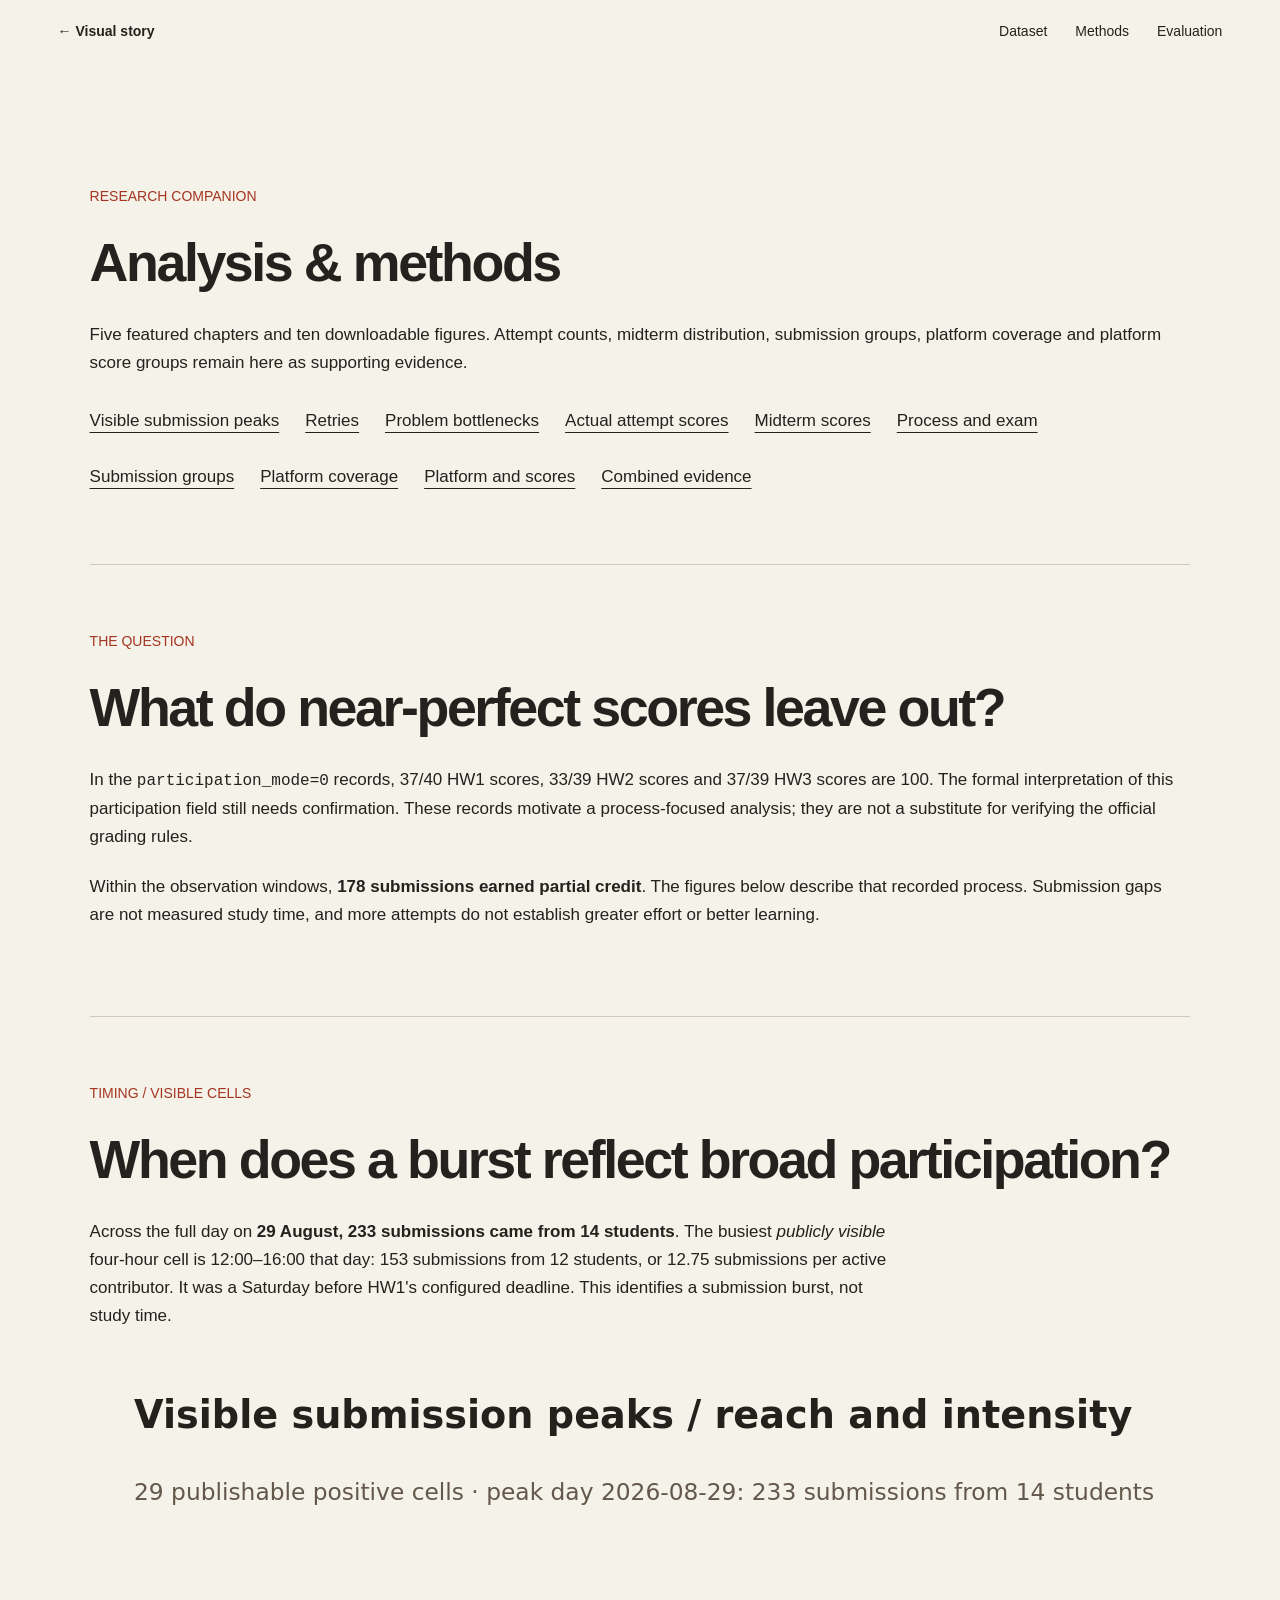
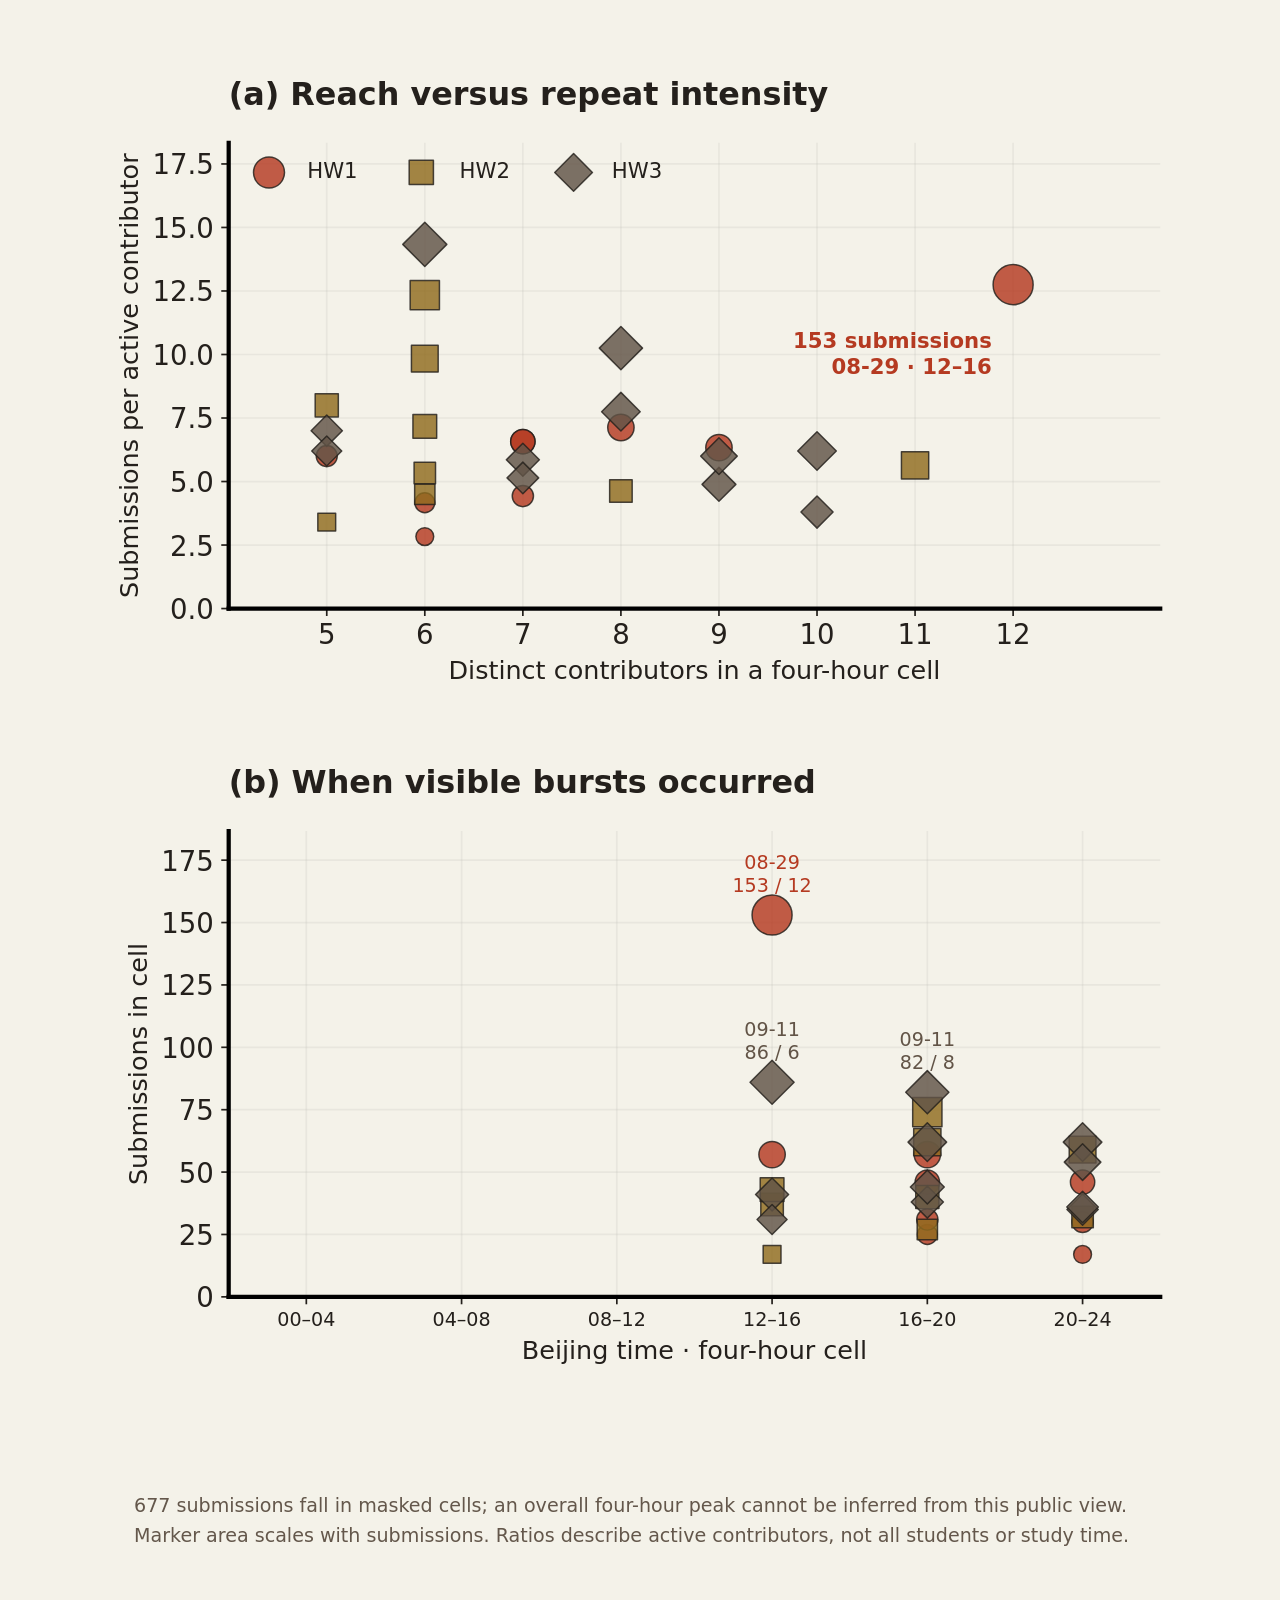
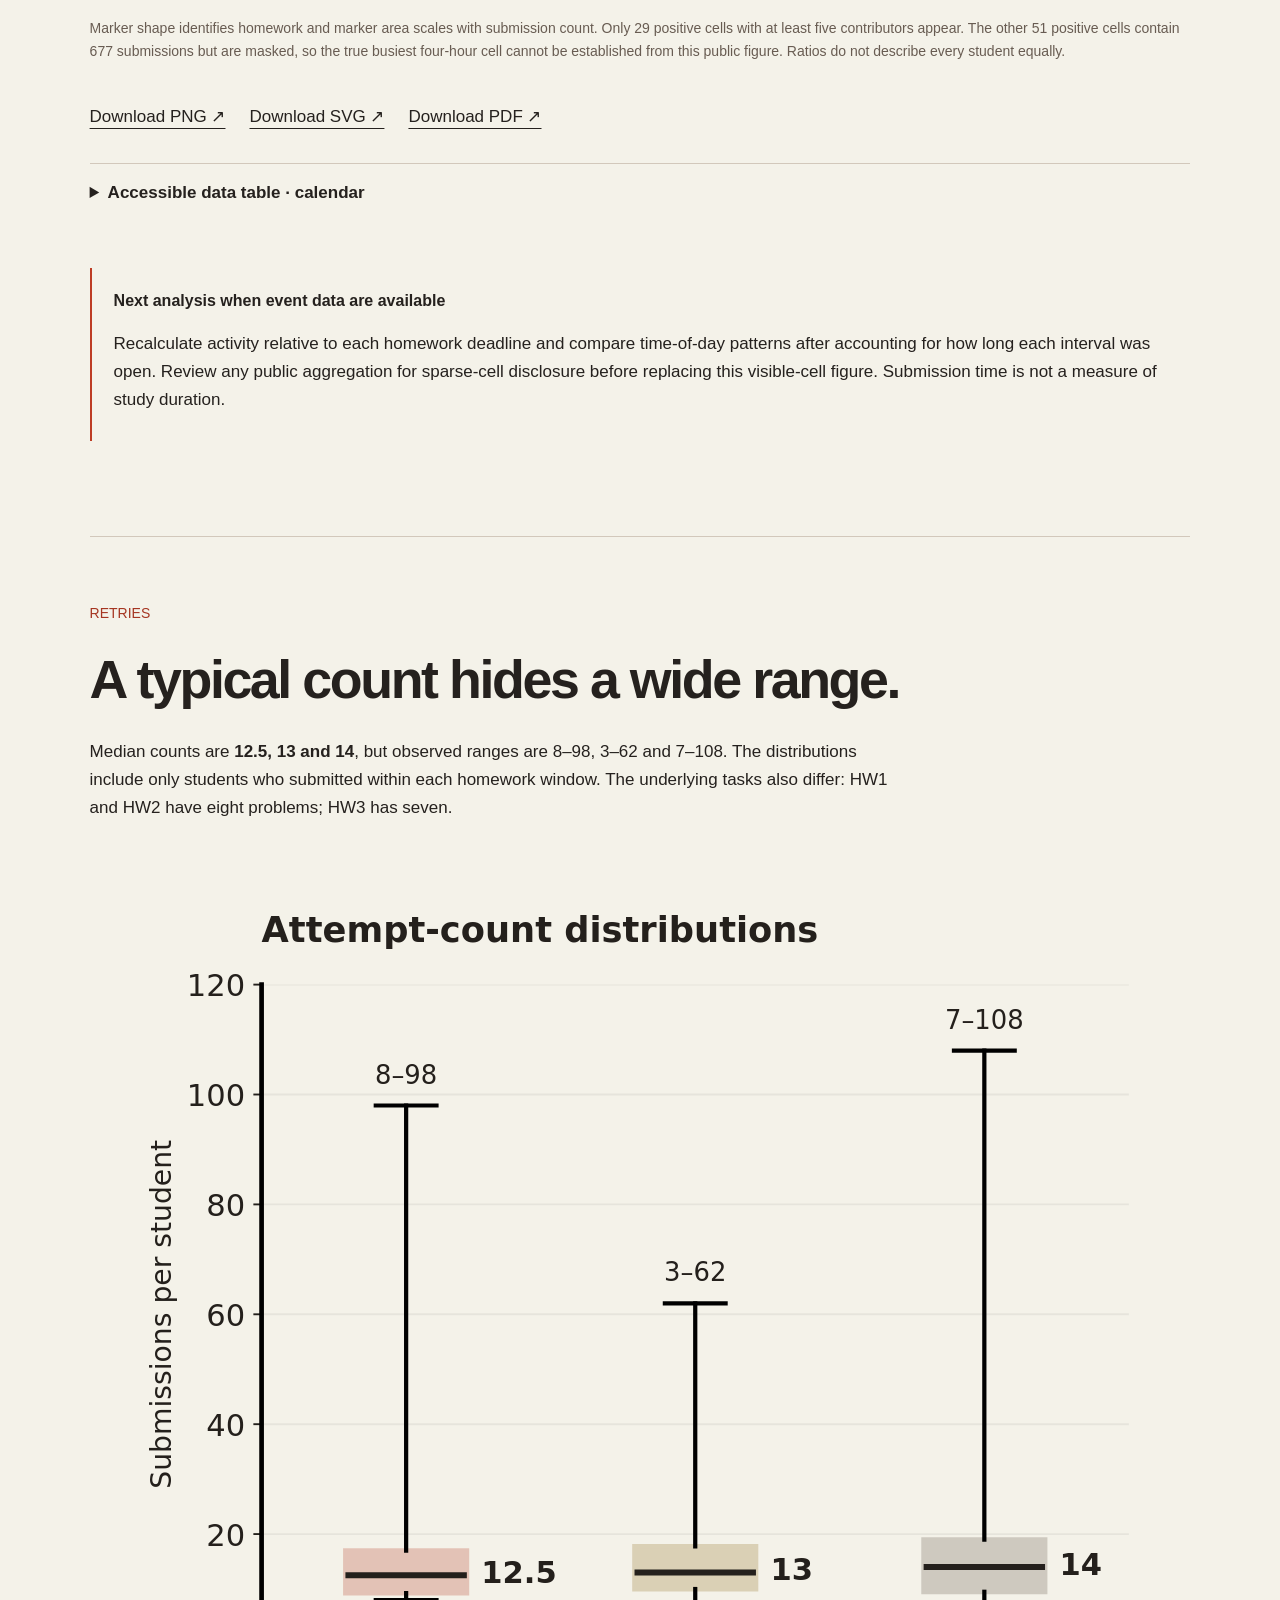
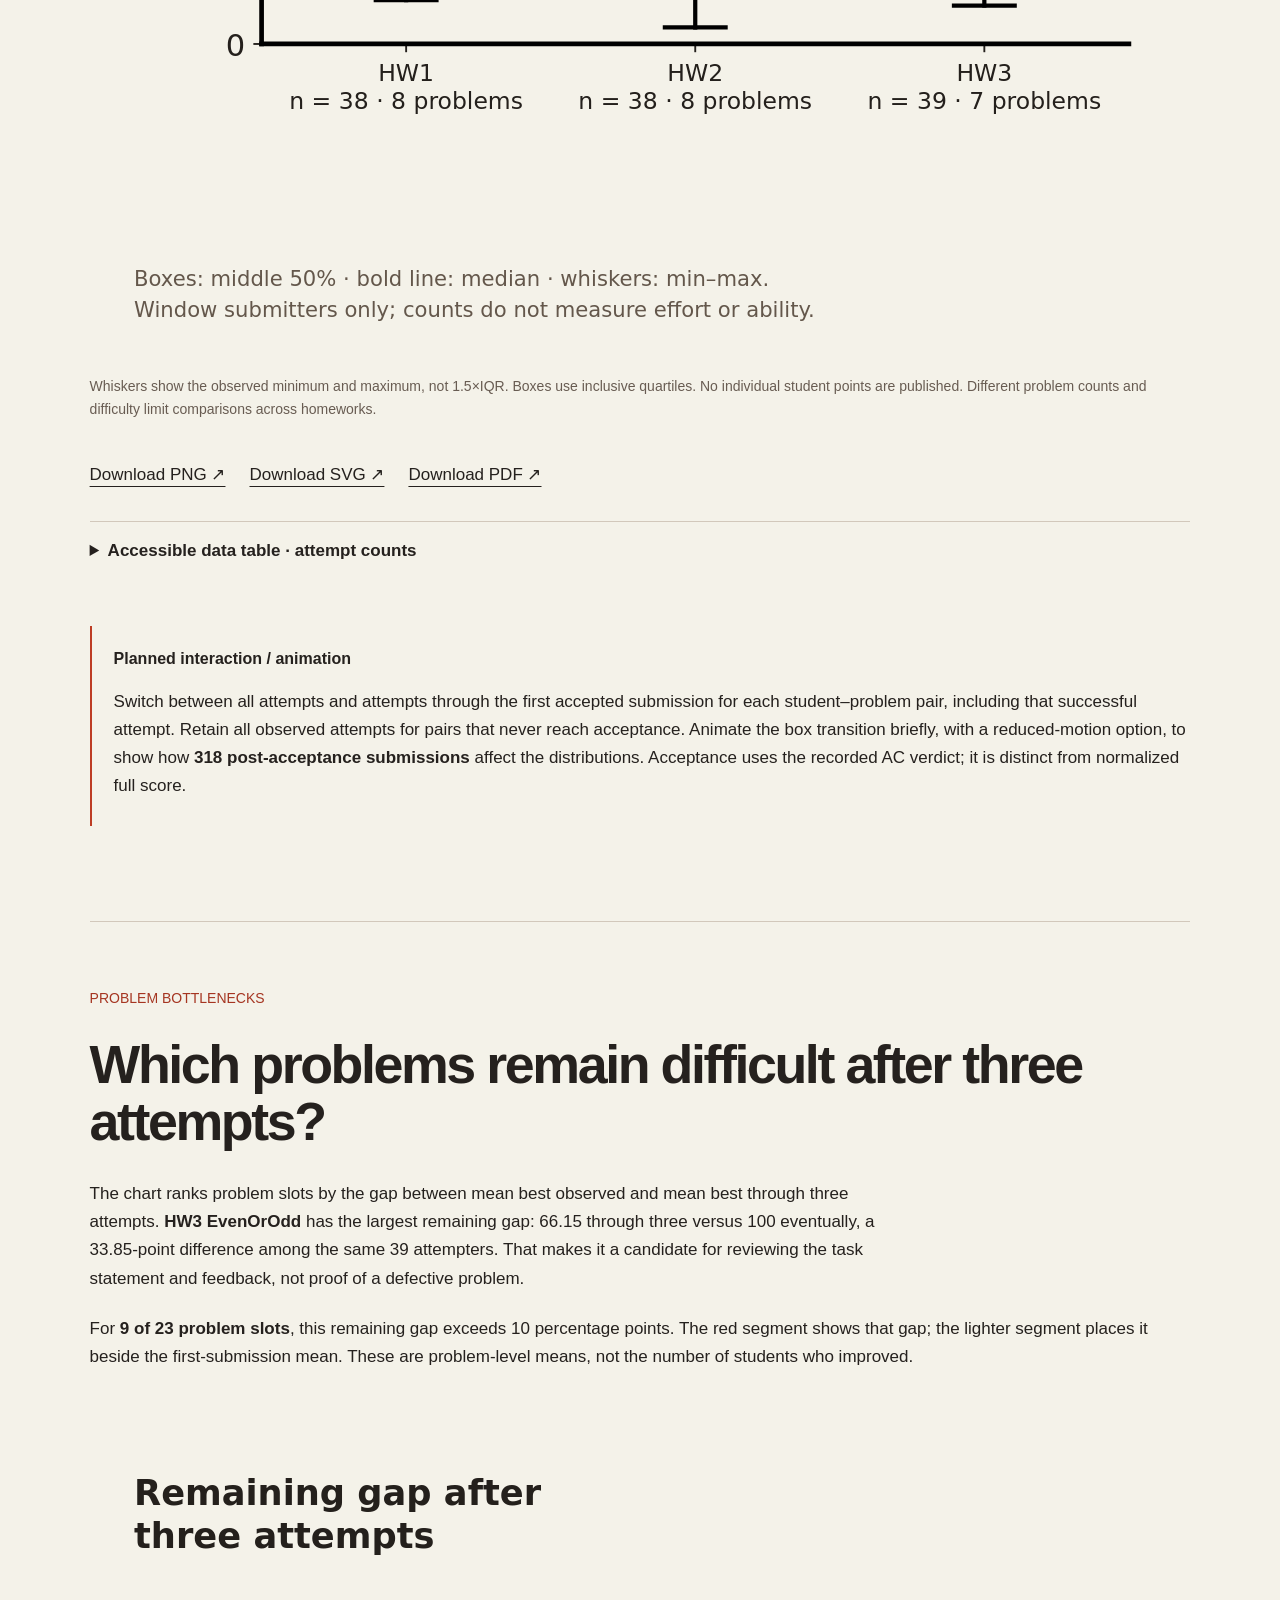
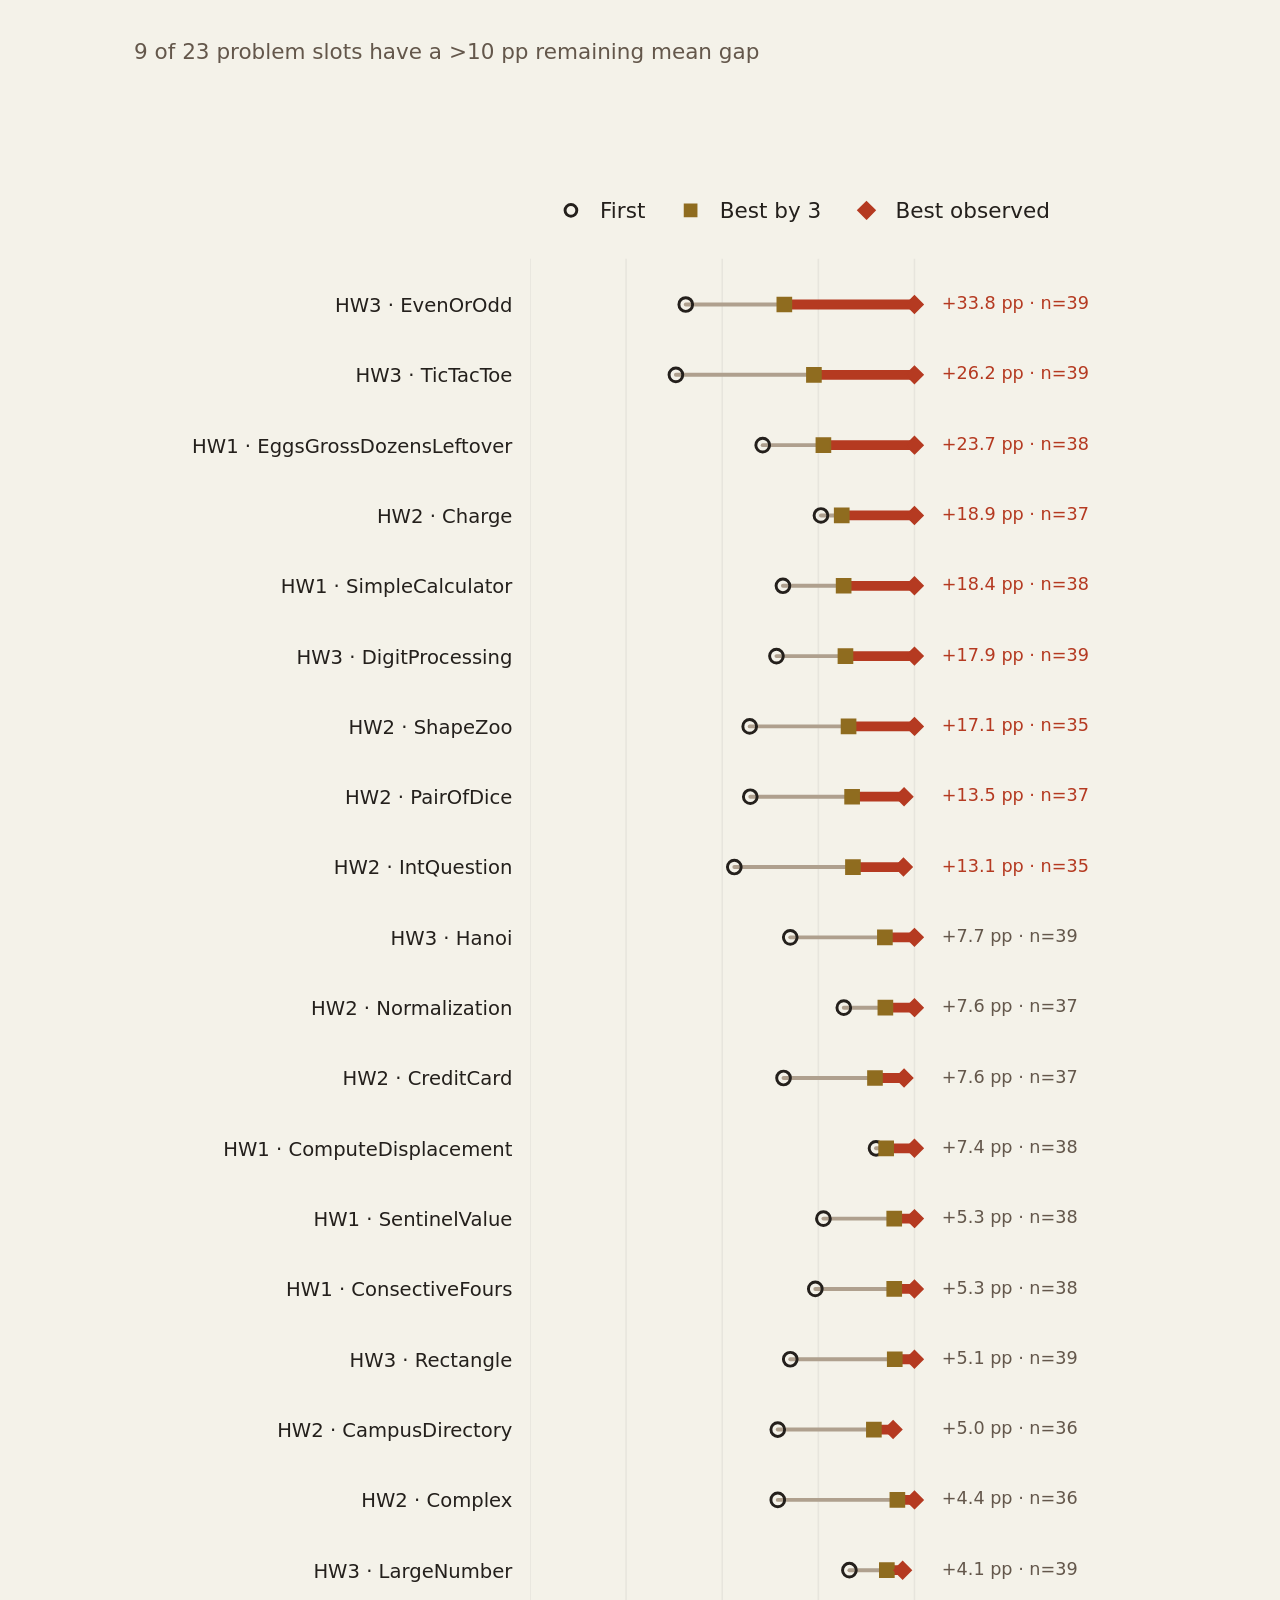
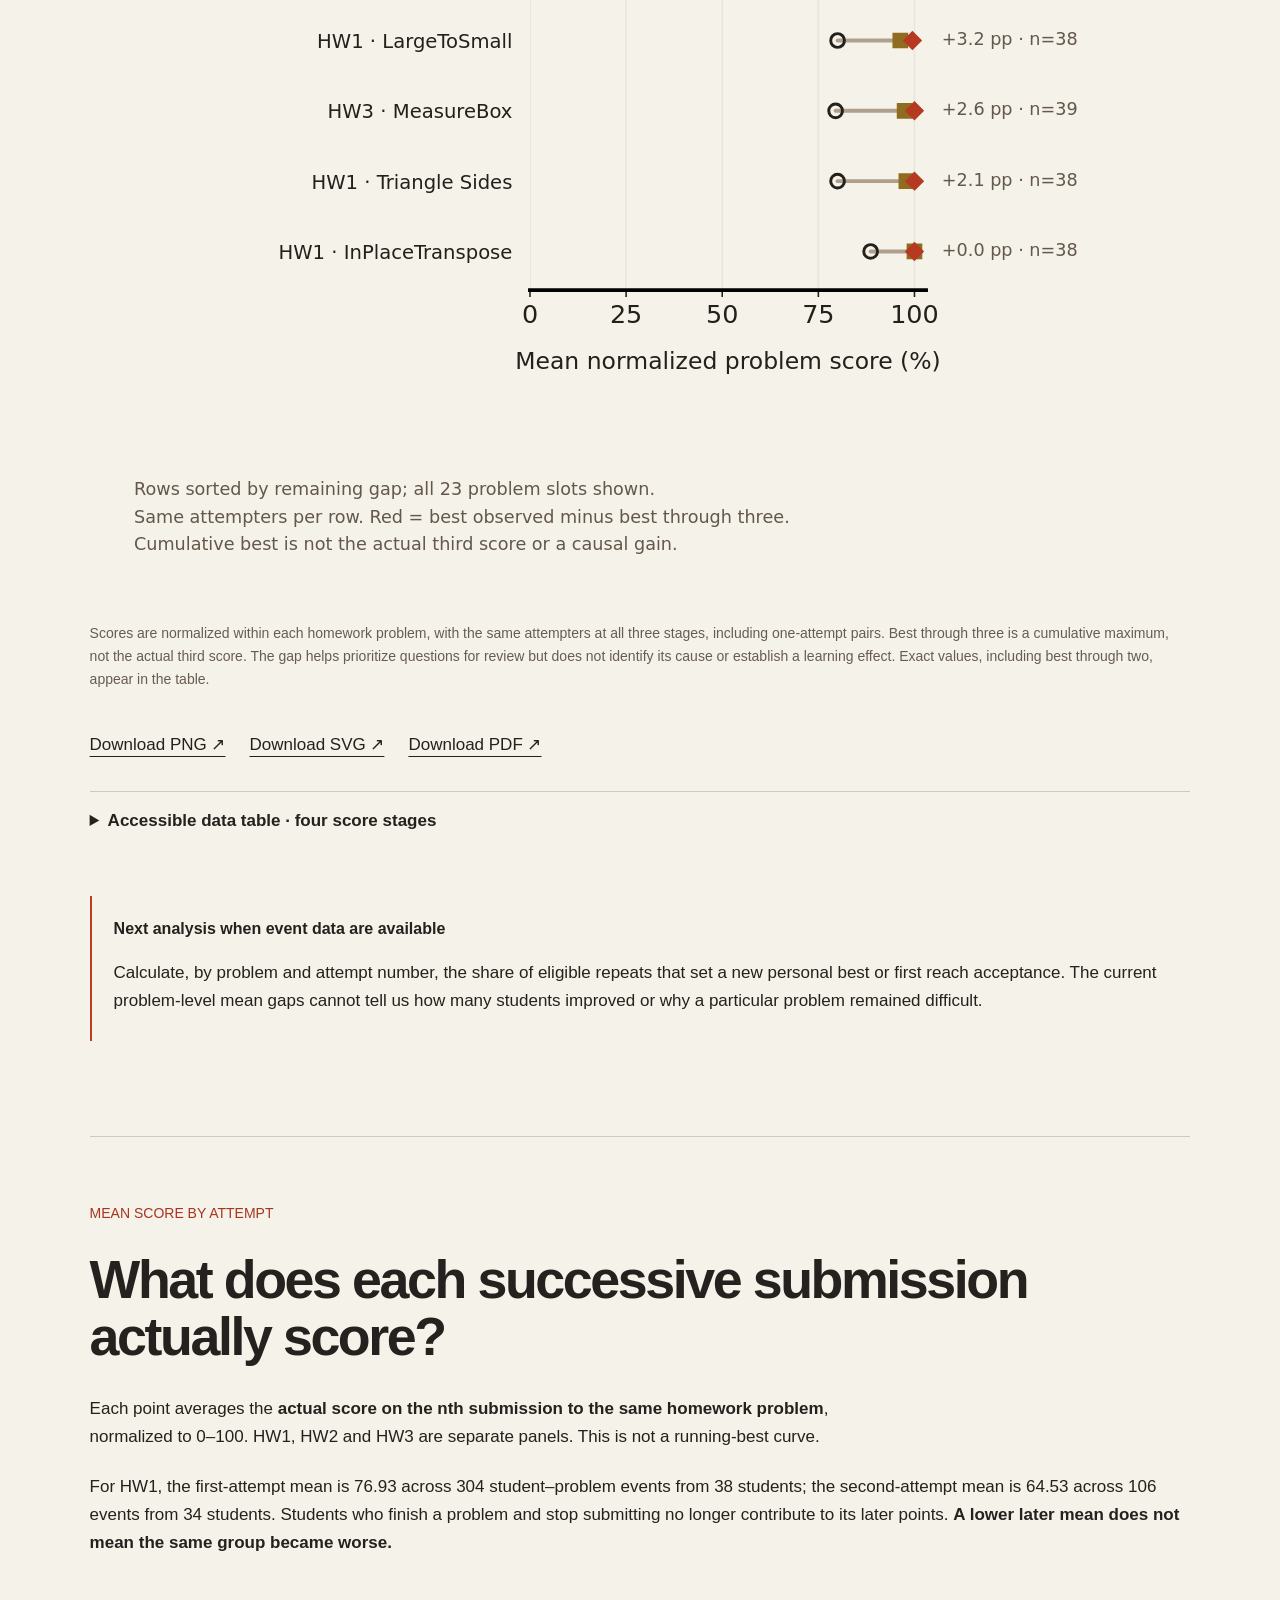
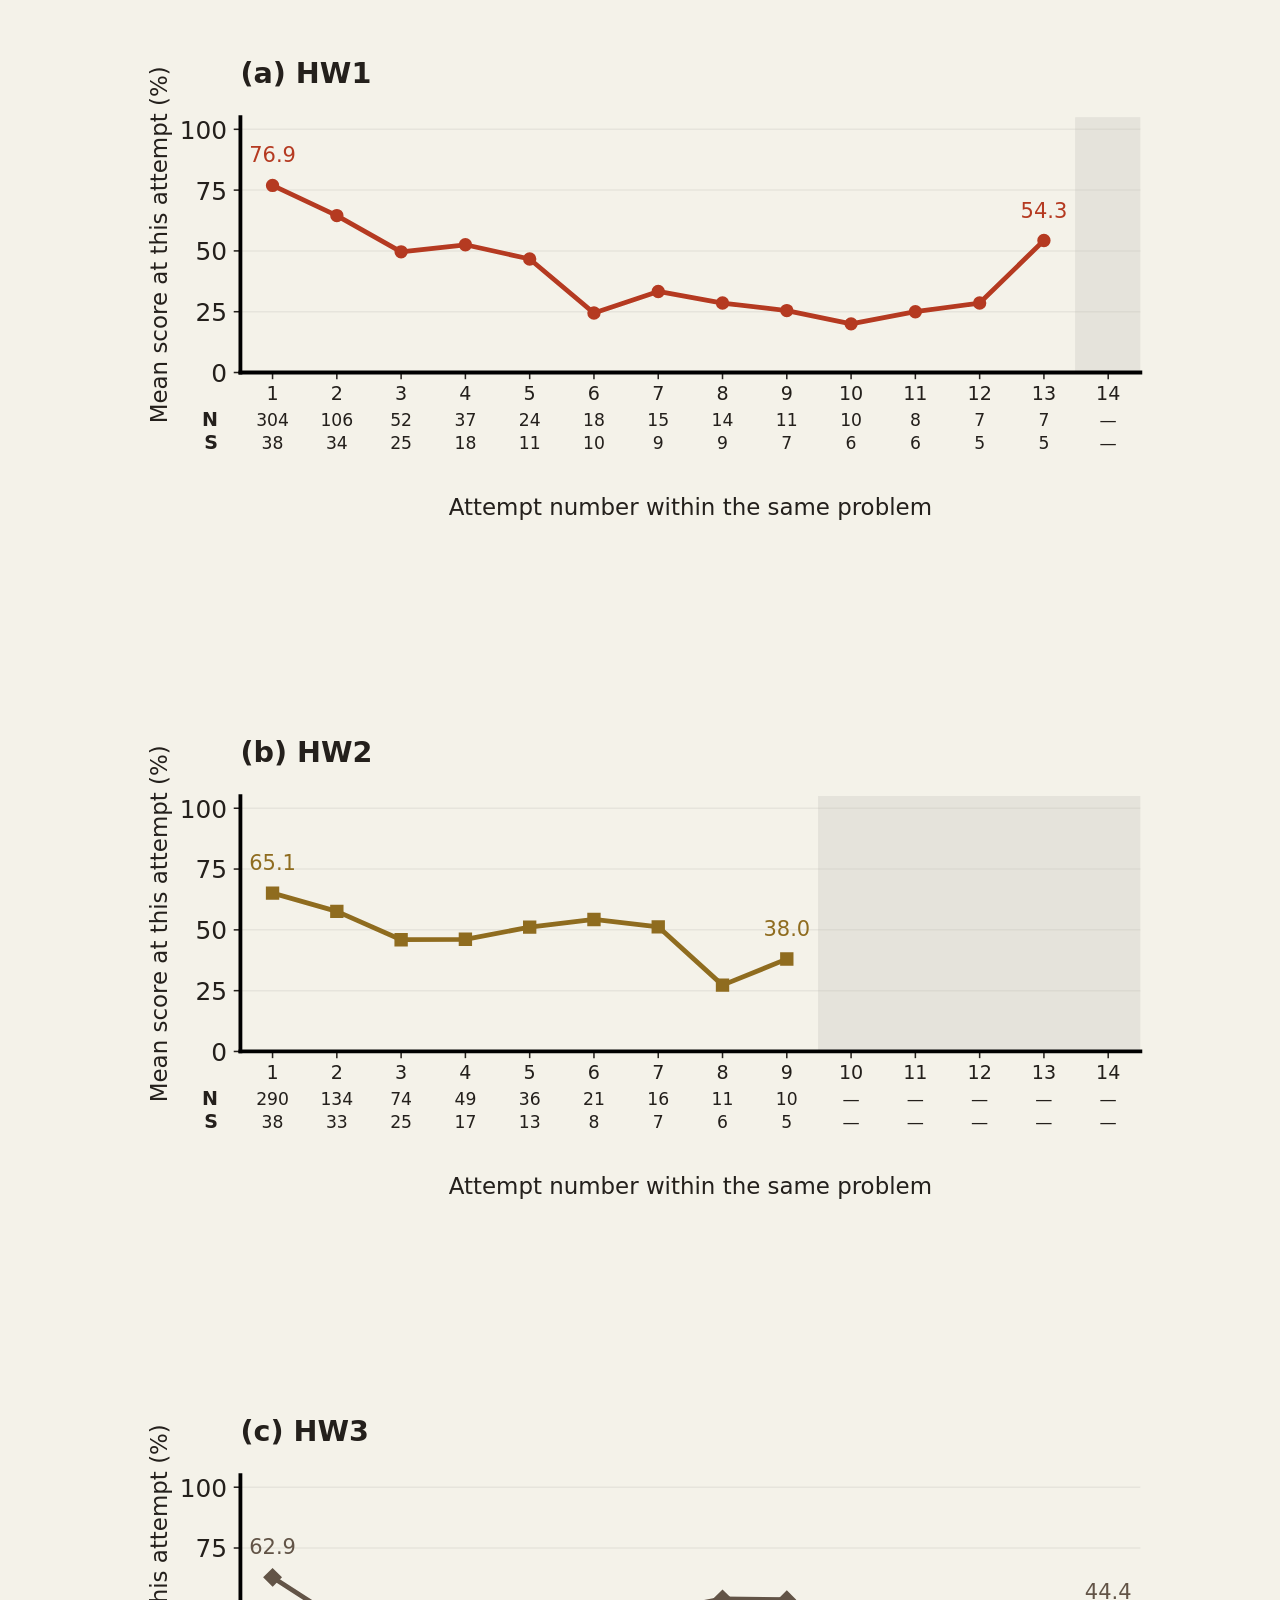
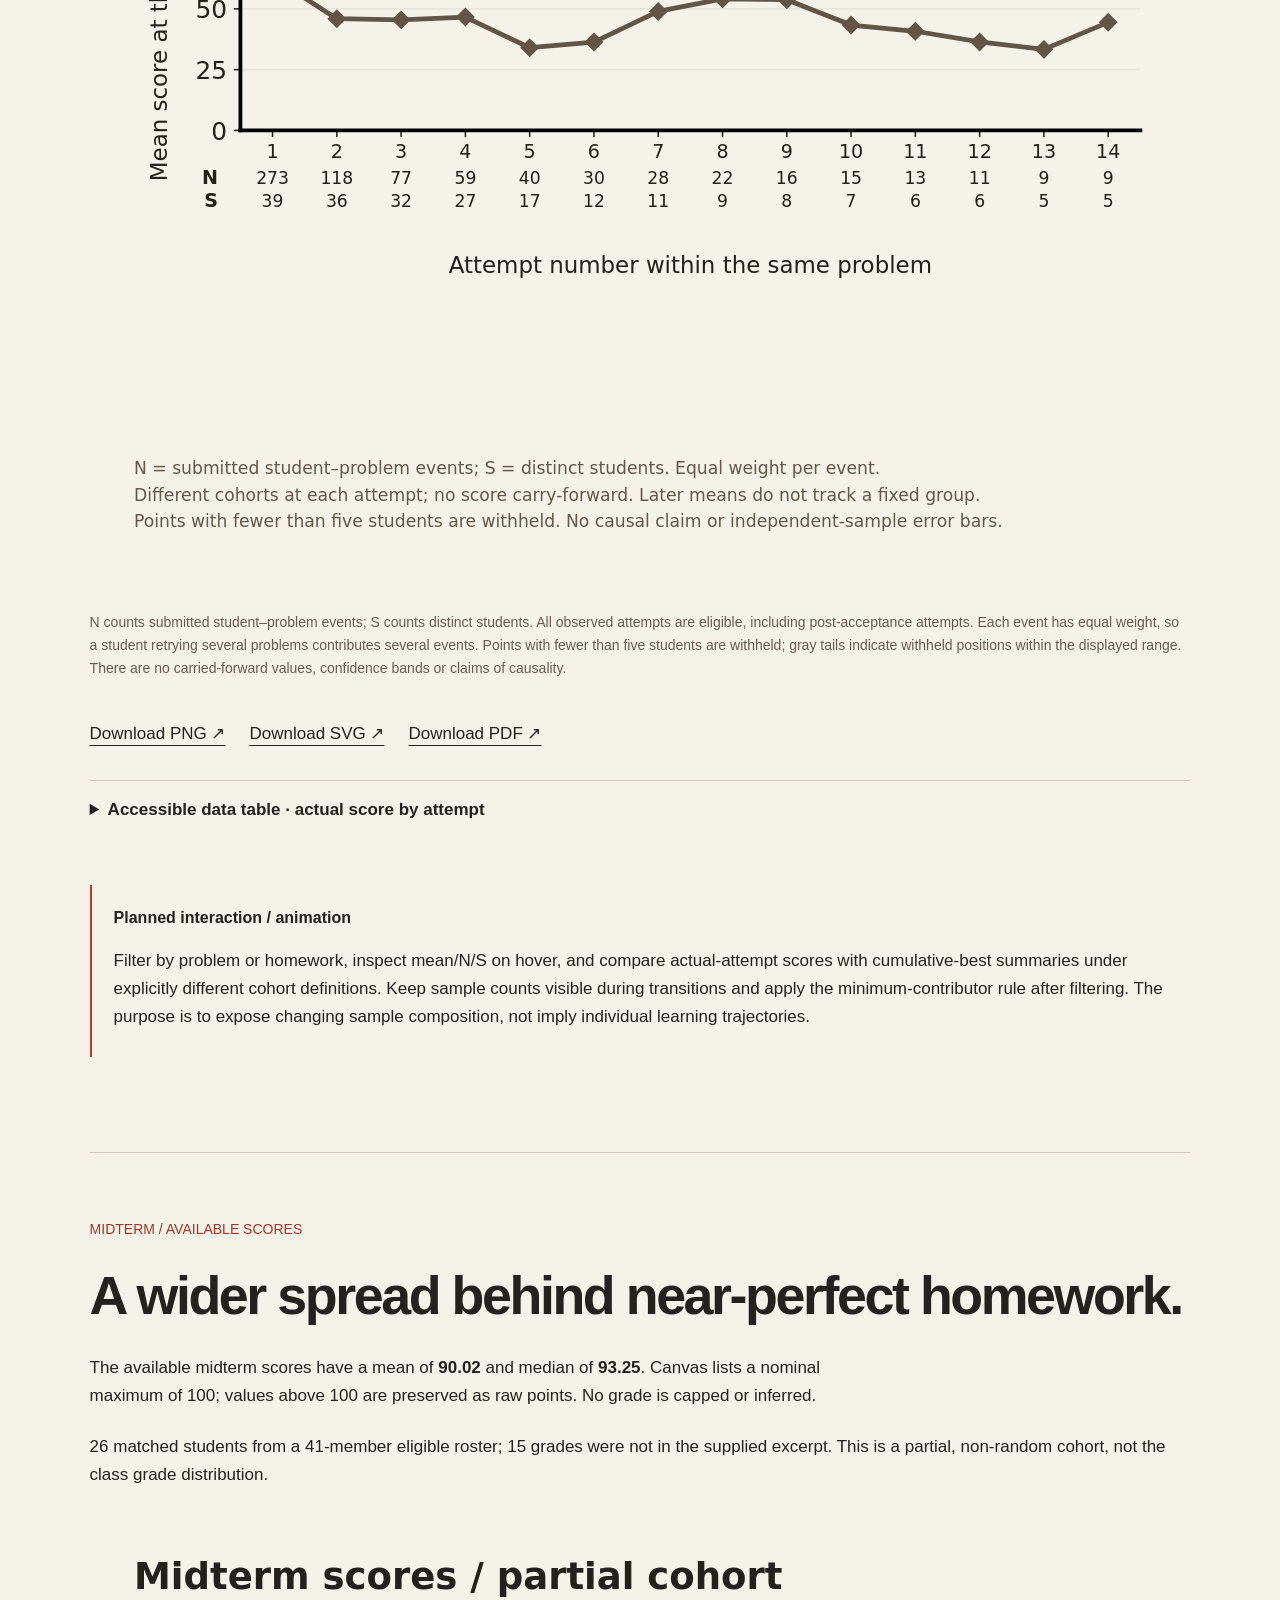
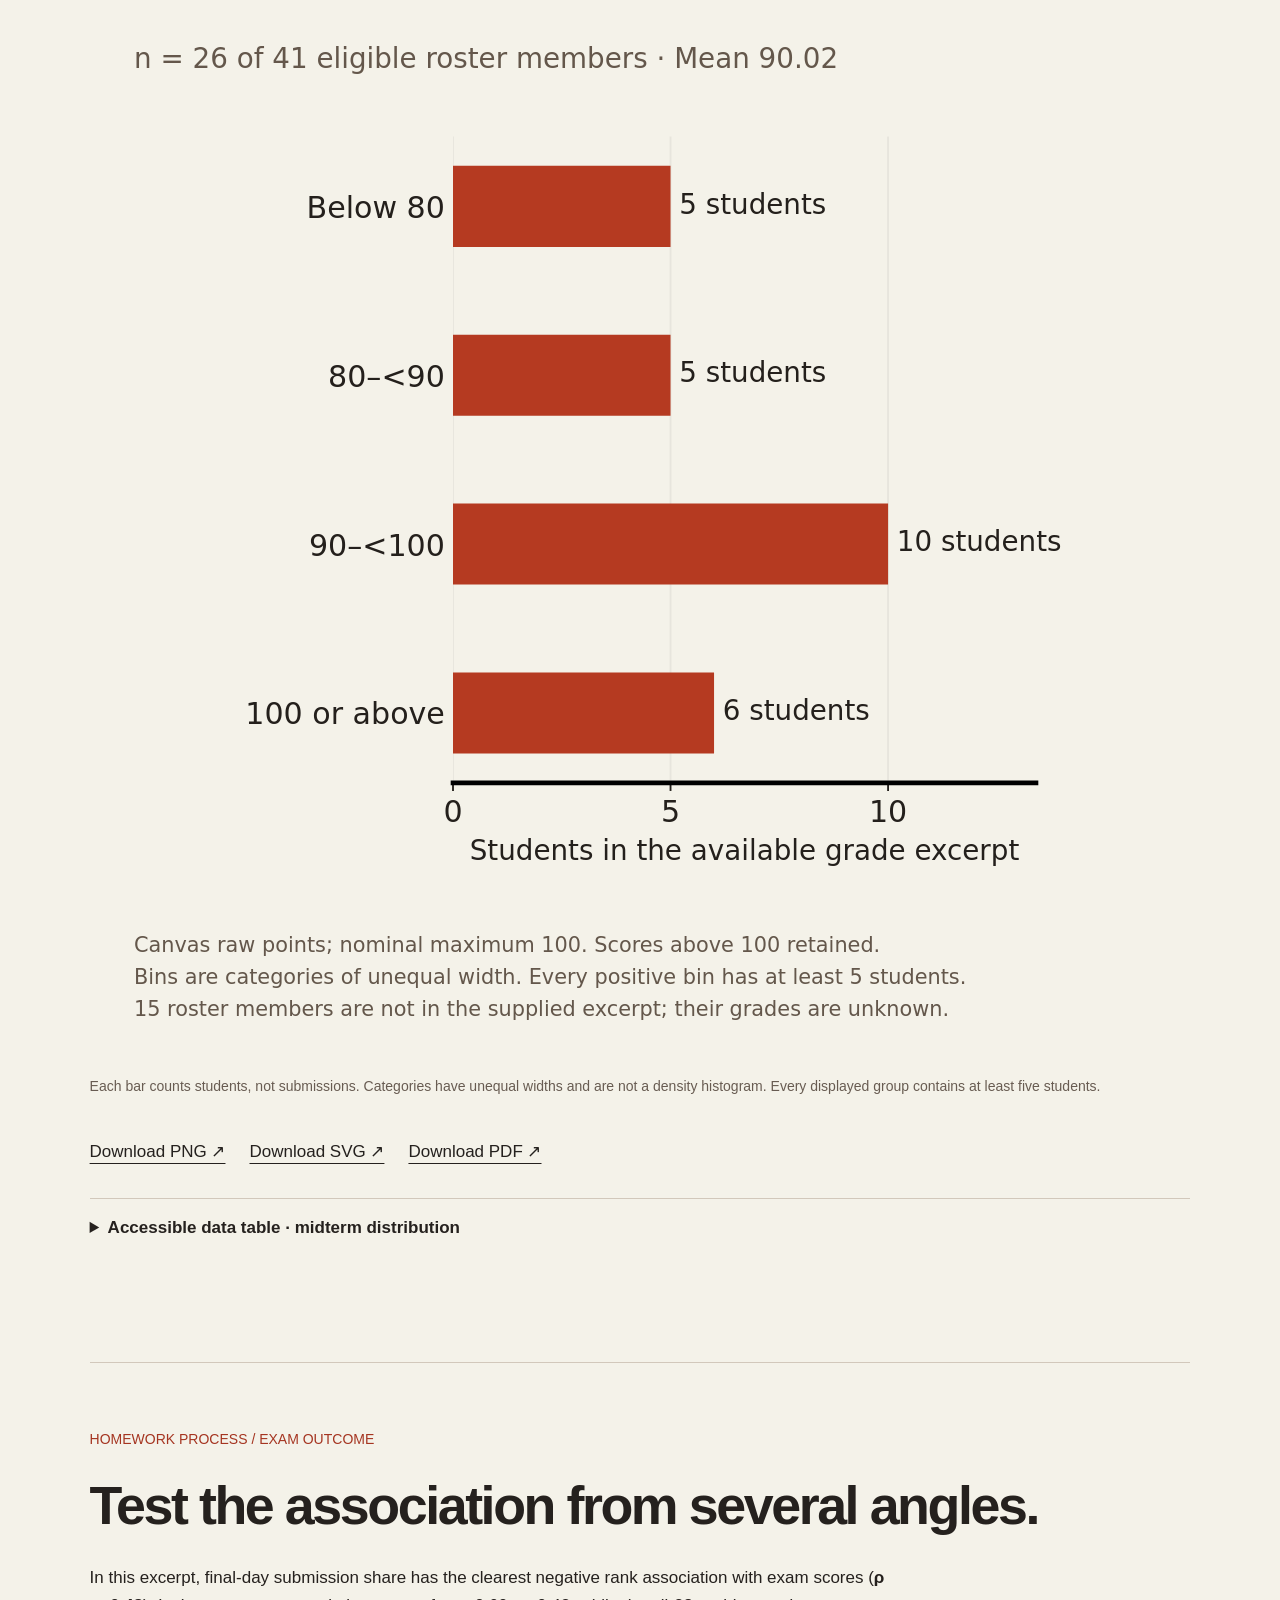
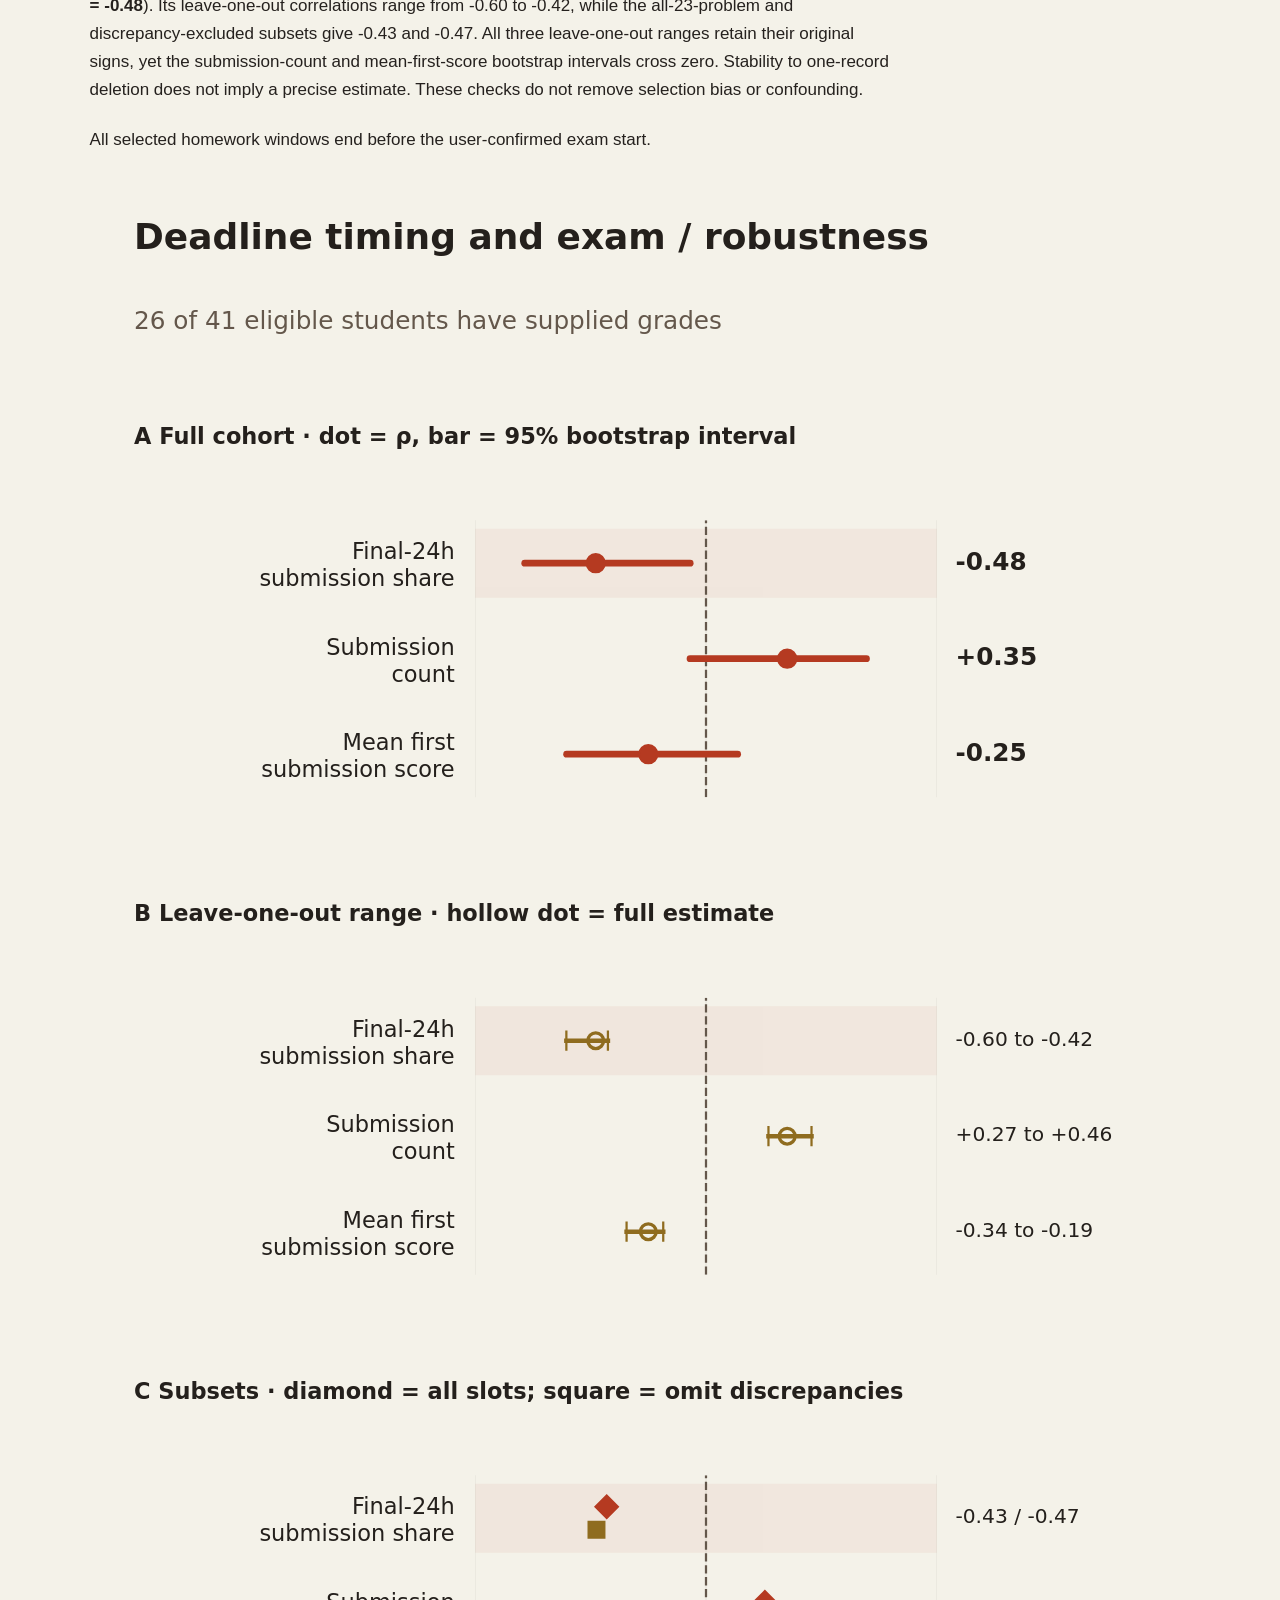
==== commit f3f62849: "Add five-figure cinematic story and presenter controls" ====
--- a/analysis.html
+++ b/analysis.html
@@ -20,15 +20,15 @@
 <section>
 <p class="eyebrow">RESEARCH COMPANION</p>
 <h1>Analysis &amp; methods</h1>
-<p>Interpretations, accessible data tables, sources and limitations for the visual story.</p>
+<p>Five featured chapters and ten downloadable figures. Attempt counts, midterm distribution, submission groups, platform coverage and platform score groups remain here as supporting evidence.</p>
 <nav class="analysis-toc" aria-label="Chart analysis">
-<a href="#timing">Timing</a>
+<a href="#timing">Visible submission peaks</a>
 <a href="#retries">Retries</a>
-<a href="#scores">First to best</a>
+<a href="#scores">Problem bottlenecks</a>
 <a href="#attempt-scores">Actual attempt scores</a>
 <a href="#midterm-distribution">Midterm scores</a>
 <a href="#midterm-associations">Process and exam</a>
-<a href="#midterm-attempt-groups">Overlapping outcomes</a>
+<a href="#midterm-attempt-groups">Submission groups</a>
 <a href="#platform-coverage">Platform coverage</a>
 <a href="#platform-groups">Platform and scores</a>
 <a href="#platform-associations">Combined evidence</a>
@@ -44,17 +44,17 @@
 <div class="section-heading">
 <span class="number">01</span>
 <div>
-<p class="eyebrow">TIMING</p>
-<h2>Activity volume and participation tell different stories.</h2>
-</div>
-</div>
-<p class="reading">Across the full day on <strong>29 August, 233 submissions came from 14 students</strong>. In the visible 12:00–16:00 cell, 153 submissions came from 12 students. A busy period need not mean the whole class was working then.</p>
+<p class="eyebrow">TIMING / VISIBLE CELLS</p>
+<h2>When does a burst reflect broad participation?</h2>
+</div>
+</div>
+<p class="reading">Across the full day on <strong>29 August, 233 submissions came from 14 students</strong>. The busiest <em>publicly visible</em> four-hour cell is 12:00–16:00 that day: 153 submissions from 12 students, or 12.75 submissions per active contributor. It was a Saturday before HW1's configured deadline. This identifies a submission burst, not study time.</p>
 <figure>
 <picture>
 <source media="(max-width: 900px)" srcset="assets/figures/01-calendar-mobile.svg">
-<img src="assets/figures/01-calendar.svg" alt="Paired date-by-time heatmaps show submission counts and distinct contributors. August 29, 12–16 Beijing time has 153 submissions from 12 contributors." loading="lazy">
+<img src="assets/figures/01-calendar.svg" alt="Two panels plot publicly visible positive four-hour cells. Reach versus submissions per active contributor, and Beijing clock time versus submissions. The largest visible cell is August 29, 12 to 16, with 153 submissions from 12 contributors." loading="lazy">
 </picture>
-<figcaption>Both panels describe the same windows but have separate color scales. Public cells cover four hours; 51 positive cells with fewer than five contributors are masked. Blank light cells are zero, hatched cells are suppressed, and gray cells are outside all homework windows. A separate full-hour version is retained locally.</figcaption>
+<figcaption>Marker shape identifies homework and marker area scales with submission count. Only 29 positive cells with at least five contributors appear. The other 51 positive cells contain 677 submissions but are masked, so the true busiest four-hour cell cannot be established from this public figure. Ratios do not describe every student equally.</figcaption>
 </figure>
 <div class="downloads">
 <a href="assets/figures/01-calendar.png" download>Download PNG ↗</a>
@@ -963,8 +963,8 @@
 </div>
 </details>
 <div class="plan">
-<h3>Planned interaction / animation</h3>
-<p>Filter by HW1, HW2 or HW3; switch between submissions and distinct contributors; select a day to inspect its time distribution. These controls will distinguish broad participation from repeated attempts. The public view will retain suppression after filtering. No animation is needed to read timing accurately.</p>
+<h3>Next analysis when event data are available</h3>
+<p>Recalculate activity relative to each homework deadline and compare time-of-day patterns after accounting for how long each interval was open. Review any public aggregation for sparse-cell disclosure before replacing this visible-cell figure. Submission time is not a measure of study duration.</p>
 </div>
 </section>
 <section class="chart-section" id="retries">
@@ -1053,18 +1053,18 @@
 <div class="section-heading">
 <span class="number">03</span>
 <div>
-<p class="eyebrow">SCORE PROGRESSION</p>
-<h2>The endpoint does not tell the whole story.</h2>
-</div>
-</div>
-<p class="reading">
-<strong>HW3 TicTacToe</strong> has the largest first-to-best difference: its 39 attempters average 37.95 on their first submission and 100 for their best observed score, a difference of 62.05 percentage points. Both means use the same students.</p>
-<figure>
+<p class="eyebrow">PROBLEM BOTTLENECKS</p>
+<h2>Which problems remain difficult after three attempts?</h2>
+</div>
+</div>
+<p class="reading">The chart ranks problem slots by the gap between mean best observed and mean best through three attempts. <strong>HW3 EvenOrOdd</strong> has the largest remaining gap: 66.15 through three versus 100 eventually, a 33.85-point difference among the same 39 attempters. That makes it a candidate for reviewing the task statement and feedback, not proof of a defective problem.</p>
+<p>For <strong>9 of 23 problem slots</strong>, this remaining gap exceeds 10 percentage points. The red segment shows that gap; the lighter segment places it beside the first-submission mean. These are problem-level means, not the number of students who improved.</p>
+<figure class="score-detail">
 <picture>
 <source media="(max-width: 900px)" srcset="assets/figures/03-score-progression-mobile.svg">
-<img src="assets/figures/03-score-progression.svg" alt="Dumbbell chart of 23 homework problem slots. First scores use open circles and best scores use diamonds. HW3 TicTacToe has the largest mean difference, 62.05 percentage points." loading="lazy">
+<img src="assets/figures/03-score-progression.svg" alt="Ranked problem score paths show first submission, best through three attempts, and best observed. The red segment marks the remaining mean gap after three attempts. Nine of 23 problem slots have a gap above ten points." loading="lazy">
 </picture>
-<figcaption>Scores are normalized within each homework problem. Endpoints are means across the same attempters, including students who submit only once. Best scores increase or stay constant by construction; the gap is not an estimate of learning caused by retrying. Problem labels omit assignment/exercise prefixes; full names appear in the table.</figcaption>
+<figcaption>Scores are normalized within each homework problem, with the same attempters at all three stages, including one-attempt pairs. Best through three is a cumulative maximum, not the actual third score. The gap helps prioritize questions for review but does not identify its cause or establish a learning effect. Exact values, including best through two, appear in the table.</figcaption>
 </figure>
 <div class="downloads">
 <a href="assets/figures/03-score-progression.png" download>Download PNG ↗</a>
@@ -1072,10 +1072,10 @@
 <a href="assets/figures/03-score-progression.pdf" download>Download PDF ↗</a>
 </div>
 <details>
-<summary>Accessible data table · first and best scores</summary>
+<summary>Accessible data table · four score stages</summary>
 <div class="table-scroll">
 <table>
-<caption>Per-problem means of normalized scores, sorted by difference within each homework.</caption>
+<caption>Per-problem mean normalized scores for the same attempters, sorted by best observed minus best through three. Intermediate columns are cumulative best through two or three attempts.</caption>
 <thead>
 <tr>
 <th scope="col">Homework</th>
@@ -1083,19 +1083,56 @@
 <th scope="col">Name</th>
 <th scope="col">Attempters</th>
 <th scope="col">First mean</th>
-<th scope="col">Best mean</th>
-<th scope="col">Difference (pp)</th>
+<th scope="col">Best through 2</th>
+<th scope="col">Best through 3</th>
+<th scope="col">Best observed</th>
+<th scope="col">Remaining gap after 3 (pp)</th>
 </tr>
 </thead>
 <tbody>
+<tr>
+<td>HW3</td>
+<td>P1</td>
+<td>26s3HW3-EvenOrOdd</td>
+<td>39</td>
+<td>40.51</td>
+<td>48.97</td>
+<td>66.15</td>
+<td>100.00</td>
+<td>33.85</td>
+</tr>
+<tr>
+<td>HW3</td>
+<td>P7</td>
+<td>TicTacToe</td>
+<td>39</td>
+<td>37.95</td>
+<td>60.51</td>
+<td>73.85</td>
+<td>100.00</td>
+<td>26.15</td>
+</tr>
 <tr>
 <td>HW1</td>
 <td>P2</td>
 <td>Exercise2.5-EggsGrossDozensLeftover</td>
 <td>38</td>
 <td>60.53</td>
+<td>72.63</td>
+<td>76.32</td>
 <td>100.00</td>
-<td>39.47</td>
+<td>23.68</td>
+</tr>
+<tr>
+<td>HW2</td>
+<td>P4</td>
+<td>Charge</td>
+<td>37</td>
+<td>75.68</td>
+<td>78.38</td>
+<td>81.08</td>
+<td>100.00</td>
+<td>18.92</td>
 </tr>
 <tr>
 <td>HW1</td>
@@ -1103,8 +1140,98 @@
 <td>Exercise3.3-SimpleCalculator</td>
 <td>38</td>
 <td>65.79</td>
+<td>73.68</td>
+<td>81.58</td>
 <td>100.00</td>
-<td>34.21</td>
+<td>18.42</td>
+</tr>
+<tr>
+<td>HW3</td>
+<td>P2</td>
+<td>26s3HW3-DigitProcessing</td>
+<td>39</td>
+<td>64.10</td>
+<td>74.36</td>
+<td>82.05</td>
+<td>100.00</td>
+<td>17.95</td>
+</tr>
+<tr>
+<td>HW2</td>
+<td>P8</td>
+<td>ShapeZoo</td>
+<td>35</td>
+<td>57.14</td>
+<td>71.43</td>
+<td>82.86</td>
+<td>100.00</td>
+<td>17.14</td>
+</tr>
+<tr>
+<td>HW2</td>
+<td>P3</td>
+<td>PairOfDice</td>
+<td>37</td>
+<td>57.30</td>
+<td>78.92</td>
+<td>83.78</td>
+<td>97.30</td>
+<td>13.51</td>
+</tr>
+<tr>
+<td>HW2</td>
+<td>P7</td>
+<td>IntQuestion</td>
+<td>35</td>
+<td>53.14</td>
+<td>81.14</td>
+<td>84.00</td>
+<td>97.14</td>
+<td>13.14</td>
+</tr>
+<tr>
+<td>HW3</td>
+<td>P3</td>
+<td>Hanoi</td>
+<td>39</td>
+<td>67.69</td>
+<td>89.74</td>
+<td>92.31</td>
+<td>100.00</td>
+<td>7.69</td>
+</tr>
+<tr>
+<td>HW2</td>
+<td>P2</td>
+<td>CreditCard</td>
+<td>37</td>
+<td>65.95</td>
+<td>83.24</td>
+<td>89.73</td>
+<td>97.30</td>
+<td>7.57</td>
+</tr>
+<tr>
+<td>HW2</td>
+<td>P1</td>
+<td>Normalization</td>
+<td>37</td>
+<td>81.62</td>
+<td>89.73</td>
+<td>92.43</td>
+<td>100.00</td>
+<td>7.57</td>
+</tr>
+<tr>
+<td>HW1</td>
+<td>P1</td>
+<td>HW1-ComputeDisplacement</td>
+<td>38</td>
+<td>90.00</td>
+<td>92.63</td>
+<td>92.63</td>
+<td>100.00</td>
+<td>7.37</td>
 </tr>
 <tr>
 <td>HW1</td>
@@ -1112,8 +1239,10 @@
 <td>HW1-ConsectiveFours</td>
 <td>38</td>
 <td>74.21</td>
+<td>89.47</td>
+<td>94.74</td>
 <td>100.00</td>
-<td>25.79</td>
+<td>5.26</td>
 </tr>
 <tr>
 <td>HW1</td>
@@ -1121,8 +1250,76 @@
 <td>HW1-SentinelValue</td>
 <td>38</td>
 <td>76.32</td>
+<td>90.00</td>
+<td>94.74</td>
 <td>100.00</td>
-<td>23.68</td>
+<td>5.26</td>
+</tr>
+<tr>
+<td>HW3</td>
+<td>P5</td>
+<td>Rectangle</td>
+<td>39</td>
+<td>67.69</td>
+<td>90.26</td>
+<td>94.87</td>
+<td>100.00</td>
+<td>5.13</td>
+</tr>
+<tr>
+<td>HW2</td>
+<td>P6</td>
+<td>CampusDirectory</td>
+<td>36</td>
+<td>64.44</td>
+<td>83.89</td>
+<td>89.44</td>
+<td>94.44</td>
+<td>5.00</td>
+</tr>
+<tr>
+<td>HW2</td>
+<td>P5</td>
+<td>Complex</td>
+<td>36</td>
+<td>64.44</td>
+<td>89.44</td>
+<td>95.56</td>
+<td>100.00</td>
+<td>4.44</td>
+</tr>
+<tr>
+<td>HW3</td>
+<td>P6</td>
+<td>LargeNumber</td>
+<td>39</td>
+<td>83.08</td>
+<td>90.26</td>
+<td>92.82</td>
+<td>96.92</td>
+<td>4.10</td>
+</tr>
+<tr>
+<td>HW1</td>
+<td>P3</td>
+<td>HW1-LargeToSmall</td>
+<td>38</td>
+<td>80.00</td>
+<td>94.21</td>
+<td>96.32</td>
+<td>99.47</td>
+<td>3.16</td>
+</tr>
+<tr>
+<td>HW3</td>
+<td>P4</td>
+<td>MeasureBox</td>
+<td>39</td>
+<td>79.49</td>
+<td>94.87</td>
+<td>97.44</td>
+<td>100.00</td>
+<td>2.56</td>
 </tr>
 <tr>
 <td>HW1</td>
@@ -1130,17 +1327,10 @@
 <td>Exercise1.2.15 Triangle Sides</td>
 <td>38</td>
 <td>80.00</td>
+<td>93.68</td>
+<td>97.89</td>
 <td>100.00</td>
-<td>20.00</td>
-</tr>
-<tr>
-<td>HW1</td>
-<td>P3</td>
-<td>HW1-LargeToSmall</td>
-<td>38</td>
-<td>80.00</td>
-<td>99.47</td>
-<td>19.47</td>
+<td>2.11</td>
 </tr>
 <tr>
 <td>HW1</td>
@@ -1148,160 +1338,18 @@
 <td>Exercise1.4.15-InPlaceTranspose</td>
 <td>38</td>
 <td>88.60</td>
+<td>97.37</td>
 <td>100.00</td>
-<td>11.40</td>
-</tr>
-<tr>
-<td>HW1</td>
-<td>P1</td>
-<td>HW1-ComputeDisplacement</td>
-<td>38</td>
-<td>90.00</td>
 <td>100.00</td>
-<td>10.00</td>
-</tr>
-<tr>
-<td>HW2</td>
-<td>P7</td>
-<td>IntQuestion</td>
-<td>35</td>
-<td>53.14</td>
-<td>97.14</td>
-<td>44.00</td>
-</tr>
-<tr>
-<td>HW2</td>
-<td>P8</td>
-<td>ShapeZoo</td>
-<td>35</td>
-<td>57.14</td>
-<td>100.00</td>
-<td>42.86</td>
-</tr>
-<tr>
-<td>HW2</td>
-<td>P3</td>
-<td>PairOfDice</td>
-<td>37</td>
-<td>57.30</td>
-<td>97.30</td>
-<td>40.00</td>
-</tr>
-<tr>
-<td>HW2</td>
-<td>P5</td>
-<td>Complex</td>
-<td>36</td>
-<td>64.44</td>
-<td>100.00</td>
-<td>35.56</td>
-</tr>
-<tr>
-<td>HW2</td>
-<td>P2</td>
-<td>CreditCard</td>
-<td>37</td>
-<td>65.95</td>
-<td>97.30</td>
-<td>31.35</td>
-</tr>
-<tr>
-<td>HW2</td>
-<td>P6</td>
-<td>CampusDirectory</td>
-<td>36</td>
-<td>64.44</td>
-<td>94.44</td>
-<td>30.00</td>
-</tr>
-<tr>
-<td>HW2</td>
-<td>P4</td>
-<td>Charge</td>
-<td>37</td>
-<td>75.68</td>
-<td>100.00</td>
-<td>24.32</td>
-</tr>
-<tr>
-<td>HW2</td>
-<td>P1</td>
-<td>Normalization</td>
-<td>37</td>
-<td>81.62</td>
-<td>100.00</td>
-<td>18.38</td>
-</tr>
-<tr>
-<td>HW3</td>
-<td>P7</td>
-<td>TicTacToe</td>
-<td>39</td>
-<td>37.95</td>
-<td>100.00</td>
-<td>62.05</td>
-</tr>
-<tr>
-<td>HW3</td>
-<td>P1</td>
-<td>26s3HW3-EvenOrOdd</td>
-<td>39</td>
-<td>40.51</td>
-<td>100.00</td>
-<td>59.49</td>
-</tr>
-<tr>
-<td>HW3</td>
-<td>P2</td>
-<td>26s3HW3-DigitProcessing</td>
-<td>39</td>
-<td>64.10</td>
-<td>100.00</td>
-<td>35.90</td>
-</tr>
-<tr>
-<td>HW3</td>
-<td>P3</td>
-<td>Hanoi</td>
-<td>39</td>
-<td>67.69</td>
-<td>100.00</td>
-<td>32.31</td>
-</tr>
-<tr>
-<td>HW3</td>
-<td>P5</td>
-<td>Rectangle</td>
-<td>39</td>
-<td>67.69</td>
-<td>100.00</td>
-<td>32.31</td>
-</tr>
-<tr>
-<td>HW3</td>
-<td>P4</td>
-<td>MeasureBox</td>
-<td>39</td>
-<td>79.49</td>
-<td>100.00</td>
-<td>20.51</td>
-</tr>
-<tr>
-<td>HW3</td>
-<td>P6</td>
-<td>LargeNumber</td>
-<td>39</td>
-<td>83.08</td>
-<td>96.92</td>
-<td>13.85</td>
+<td>0.00</td>
 </tr>
 </tbody>
 </table>
 </div>
 </details>
 <div class="plan">
-<h3>Planned interaction / animation</h3>
-<p>Filter by homework and switch the best-score endpoint between the first two attempts, first three attempts and all observed attempts. Keep the original set of attempters: for students with fewer attempts, use their best observed score so far. A short endpoint transition will reveal where gains accumulate without changing the comparison cohort.</p>
+<h3>Next analysis when event data are available</h3>
+<p>Calculate, by problem and attempt number, the share of eligible repeats that set a new personal best or first reach acceptance. The current problem-level mean gaps cannot tell us how many students improved or why a particular problem remained difficult.</p>
 </div>
 </section>
 <section class="chart-section" id="attempt-scores">
@@ -1663,17 +1711,17 @@
 <span class="number">06</span>
 <div>
 <p class="eyebrow">HOMEWORK PROCESS / EXAM OUTCOME</p>
-<h2>Signals worth testing. Not a prediction model.</h2>
-</div>
-</div>
-<p class="reading">In this excerpt, final-day submission share has the clearest negative rank association with exam scores (<strong>ρ = -0.48</strong>). Submission count is positively associated and mean first-submission score negatively associated, but both corresponding bootstrap intervals cross zero.</p>
+<h2>Test the association from several angles.</h2>
+</div>
+</div>
+<p class="reading">In this excerpt, final-day submission share has the clearest negative rank association with exam scores (<strong>ρ = -0.48</strong>). Its leave-one-out correlations range from -0.60 to -0.42, while the all-23-problem and discrepancy-excluded subsets give -0.43 and -0.47. All three leave-one-out ranges retain their original signs, yet the submission-count and mean-first-score bootstrap intervals cross zero. Stability to one-record deletion does not imply a precise estimate. These checks do not remove selection bias or confounding.</p>
 <p>All selected homework windows end before the user-confirmed exam start.</p>
 <figure>
 <picture>
 <source media="(max-width: 900px)" srcset="assets/figures/06-midterm-associations-mobile.svg">
-<img src="assets/figures/06-midterm-associations.svg" alt="Three Spearman correlations with 95 percent paired student bootstrap intervals; count and first-score intervals cross zero." loading="lazy">
+<img src="assets/figures/06-midterm-associations.svg" alt="Robustness chart for three homework-behavior correlations with midterm score: main 26-student Spearman rho and 95 percent paired bootstrap intervals, leave-one-out ranges, all-23-problem subset, and discrepancy-excluded subset. Final-day share is negative in every check." loading="lazy">
 </picture>
-<figcaption>One observation per student. Dots show Spearman rank correlation; lines show 95% percentile intervals from 5,000 paired student bootstrap draws (fixed seed). These intervals do not account for non-random grade availability, unmeasured prior knowledge or multiple comparisons. No p-values or causal claims are made.</figcaption>
+<figcaption>One observation per student in each calculation. The 95% percentile intervals come from 5,000 paired-student bootstrap draws with a fixed seed. Leave-one-out ranges are a separate sensitivity diagnostic, not confidence intervals. The 23-person full-coverage and 24-person discrepancy-excluded subsets change cohort composition. No adjusted, predictive or causal model is fitted; non-random grade availability and multiple comparisons remain limitations.</figcaption>
 </figure>
 <div class="downloads">
 <a href="assets/figures/06-midterm-associations.png" download>Download PNG ↗</a>
@@ -2152,8 +2200,8 @@
 </tr>
 <tr>
 <td>Score progression</td>
-<td>Find the largest first-to-best difference.</td>
-<td>Correct problem and approximate percentage-point gap.</td>
+<td>Find the largest mean gap remaining after three attempts.</td>
+<td>Correct problem, best-through-three value and remaining percentage-point gap.</td>
 </tr>
 <tr>
 <td>Actual attempt scores</td>
--- a/styles.css
+++ b/styles.css
@@ -86,6 +86,13 @@
 #close-focus { border: 0; border-bottom: 1px solid #a99a8c; background: none; padding: 8px 0; min-height: 44px; }
 #focus-image { display: block; max-width: 100%; max-height: 77svh; width: auto; height: auto; object-fit: contain; margin: 20px auto; }
 #focus-note { color: #c4b7aa; margin: 0; }
+@media (max-width:700px) {
+  #focus-dialog[data-figure="03-score-progression"] { overflow:auto; }
+  #focus-dialog[data-figure="03-score-progression"] .dialog-head { position:sticky; top:0; left:0; z-index:2; width:92vw; background:#191614; }
+  #focus-dialog[data-figure="03-score-progression"] #focus-image { max-width:none; max-height:none; width:600px; }
+  .evidence-detail .score-detail picture { display:block; overflow-x:auto; }
+  .evidence-detail .score-detail img { width:700px; max-width:none; }
+}
 .motion-off *, .motion-off *::before, .motion-off *::after { animation: none!important; transition: none!important; }
 .motion-off #cursor-light { display: none; }
 .motion-off .material-scene { transform: none!important; opacity: .25!important; }
@@ -284,16 +291,7 @@
  transform:translate3d(calc(var(--entry,0) * 50px),calc(var(--entry,0) * 35px),0);
 }
 .motion-ready [data-entrance="iris"]>picture { clip-path:inset(calc(var(--entry,0) * 48%) 0); transform:scale(calc(1 - var(--entry,0) * .07)); }
-.figure-shard { display:none; position:absolute; inset:0; pointer-events:none; z-index:2; }
-.motion-ready [data-entrance="shards"]>.figure-shard { display:block; opacity:var(--shards-visible,0); }
-.motion-ready [data-entrance="shards"]>picture { opacity:calc(1 - var(--shards-visible,0)); }
-.figure-shard picture,.figure-shard img { width:100%; height:100%; }
-.shard-0 { clip-path:polygon(0 0,50% 0,50% 50%,0 50%); transform:translate3d(calc(var(--entry,0) * -65px),calc(var(--entry,0) * -40px),0); }
-.shard-1 { clip-path:polygon(50% 0,100% 0,100% 50%,50% 50%); transform:translate3d(calc(var(--entry,0) * 70px),calc(var(--entry,0) * -25px),0); }
-.shard-2 { clip-path:polygon(0 50%,50% 50%,50% 100%,0 100%); transform:translate3d(calc(var(--entry,0) * -40px),calc(var(--entry,0) * 50px),0); }
-.shard-3 { clip-path:polygon(50% 50%,100% 50%,100% 100%,50% 100%); transform:translate3d(calc(var(--entry,0) * 55px),calc(var(--entry,0) * 45px),0); }
 .motion-off .chapter-layout,.motion-off .chapter-copy,.motion-off .chapter-figure>picture { transform:none!important; clip-path:none!important; opacity:1!important; }
-.motion-off .figure-shard { display:none!important; }
 /* Constrained screens keep all reading content in normal flow. */
 @media(max-width:1000px), (max-height:800px) {
  .motion-ready .story-chapter { height:auto; }
@@ -320,12 +318,11 @@
 }
 @media(prefers-reduced-motion:reduce) {
  .chapter-layout,.chapter-copy,.chapter-figure>picture { transform:none!important; clip-path:none!important; opacity:1!important; }
- .figure-shard { display:none!important; }
-}
-
-/* Gentle section alignment preserves the animated approach and readable hold. */
-html.scene-snapping { scroll-snap-type:y proximity; scroll-padding-top:0; }
-.scene-snapping .story-chapter { scroll-snap-align:start; scroll-margin-top:0; }
+}
+
+/* Strong chart stops activate only after the opening and interlude. */
+html.scene-snapping { scroll-snap-type:y mandatory; scroll-padding-top:0; }
+.scene-snapping .story-chapter { scroll-snap-align:start; scroll-snap-stop:always; scroll-margin-top:0; }
 .story-ending { min-height:65svh; padding:120px 7% 80px; background:var(--paper); color:#25211e; position:relative; z-index:20; }
 .story-ending .eyebrow { color:#a53521; }
 .story-ending .enter { border-color:#25211e66; }
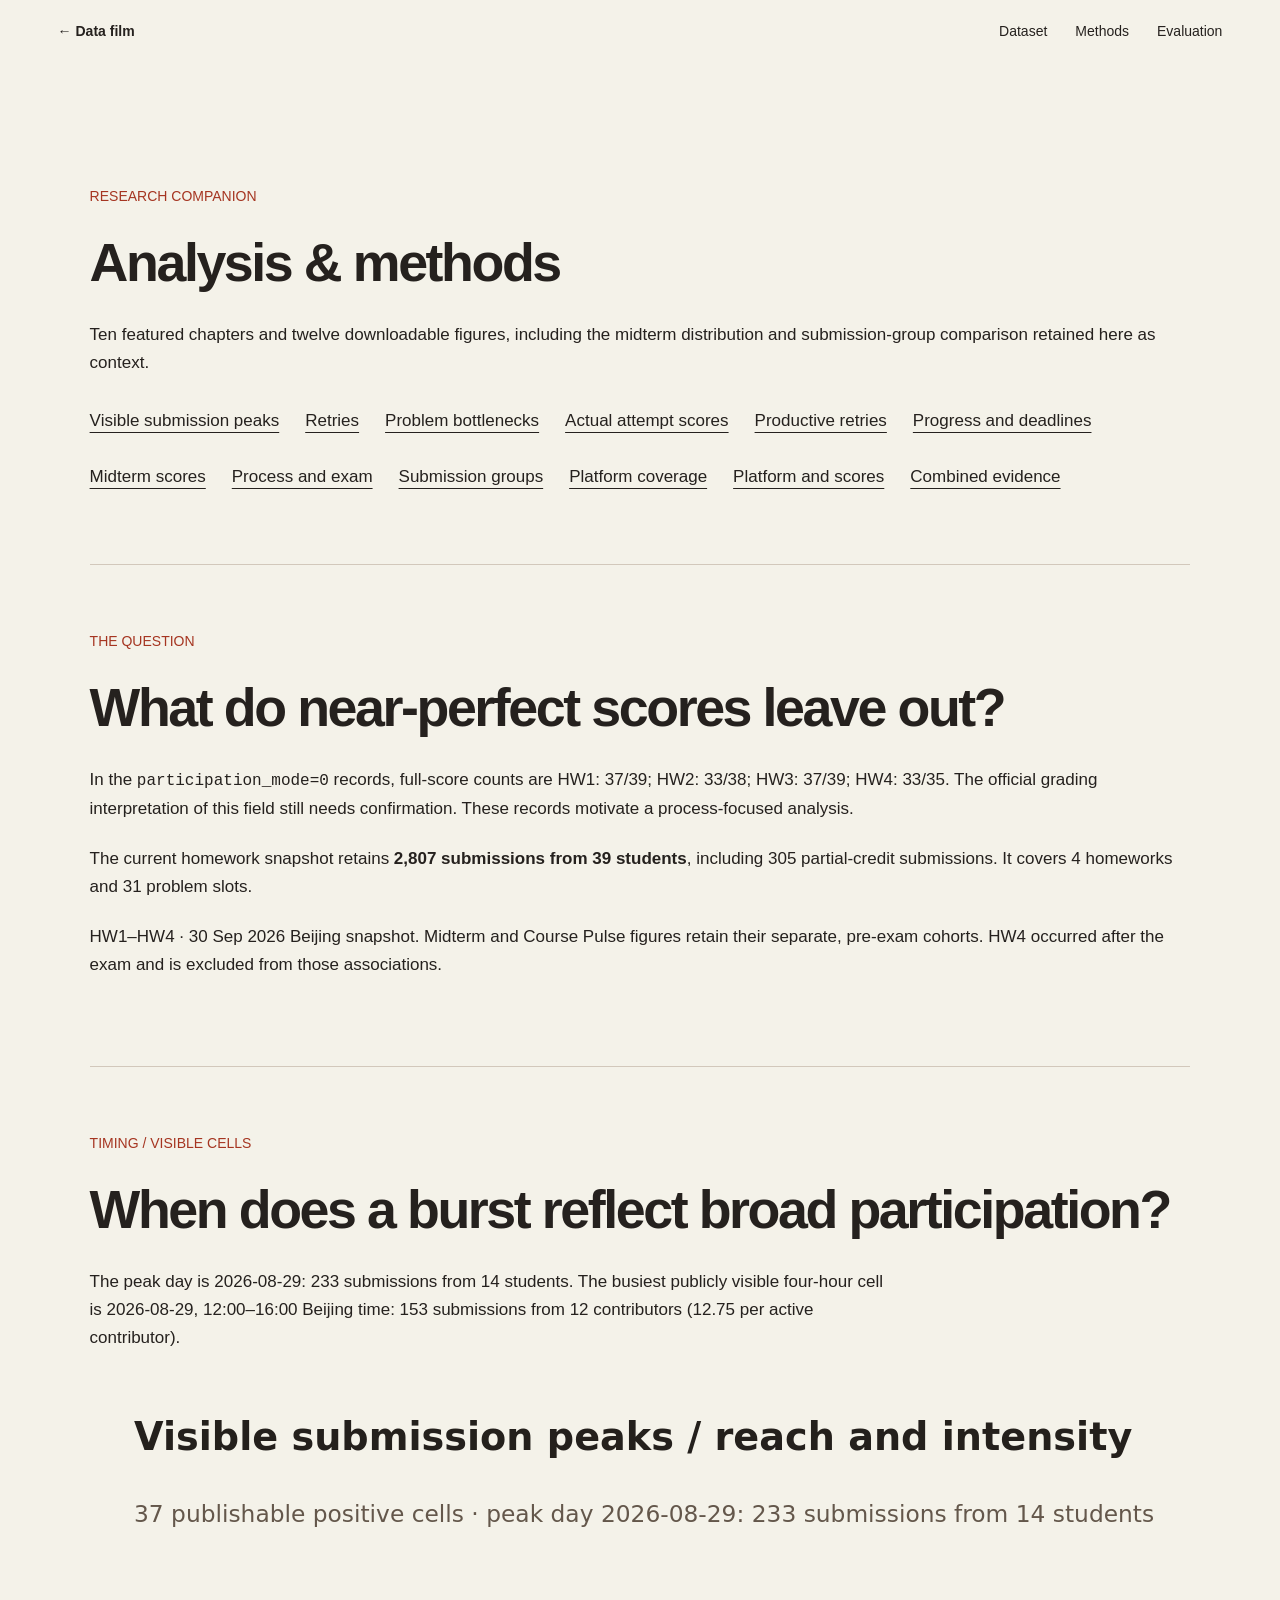
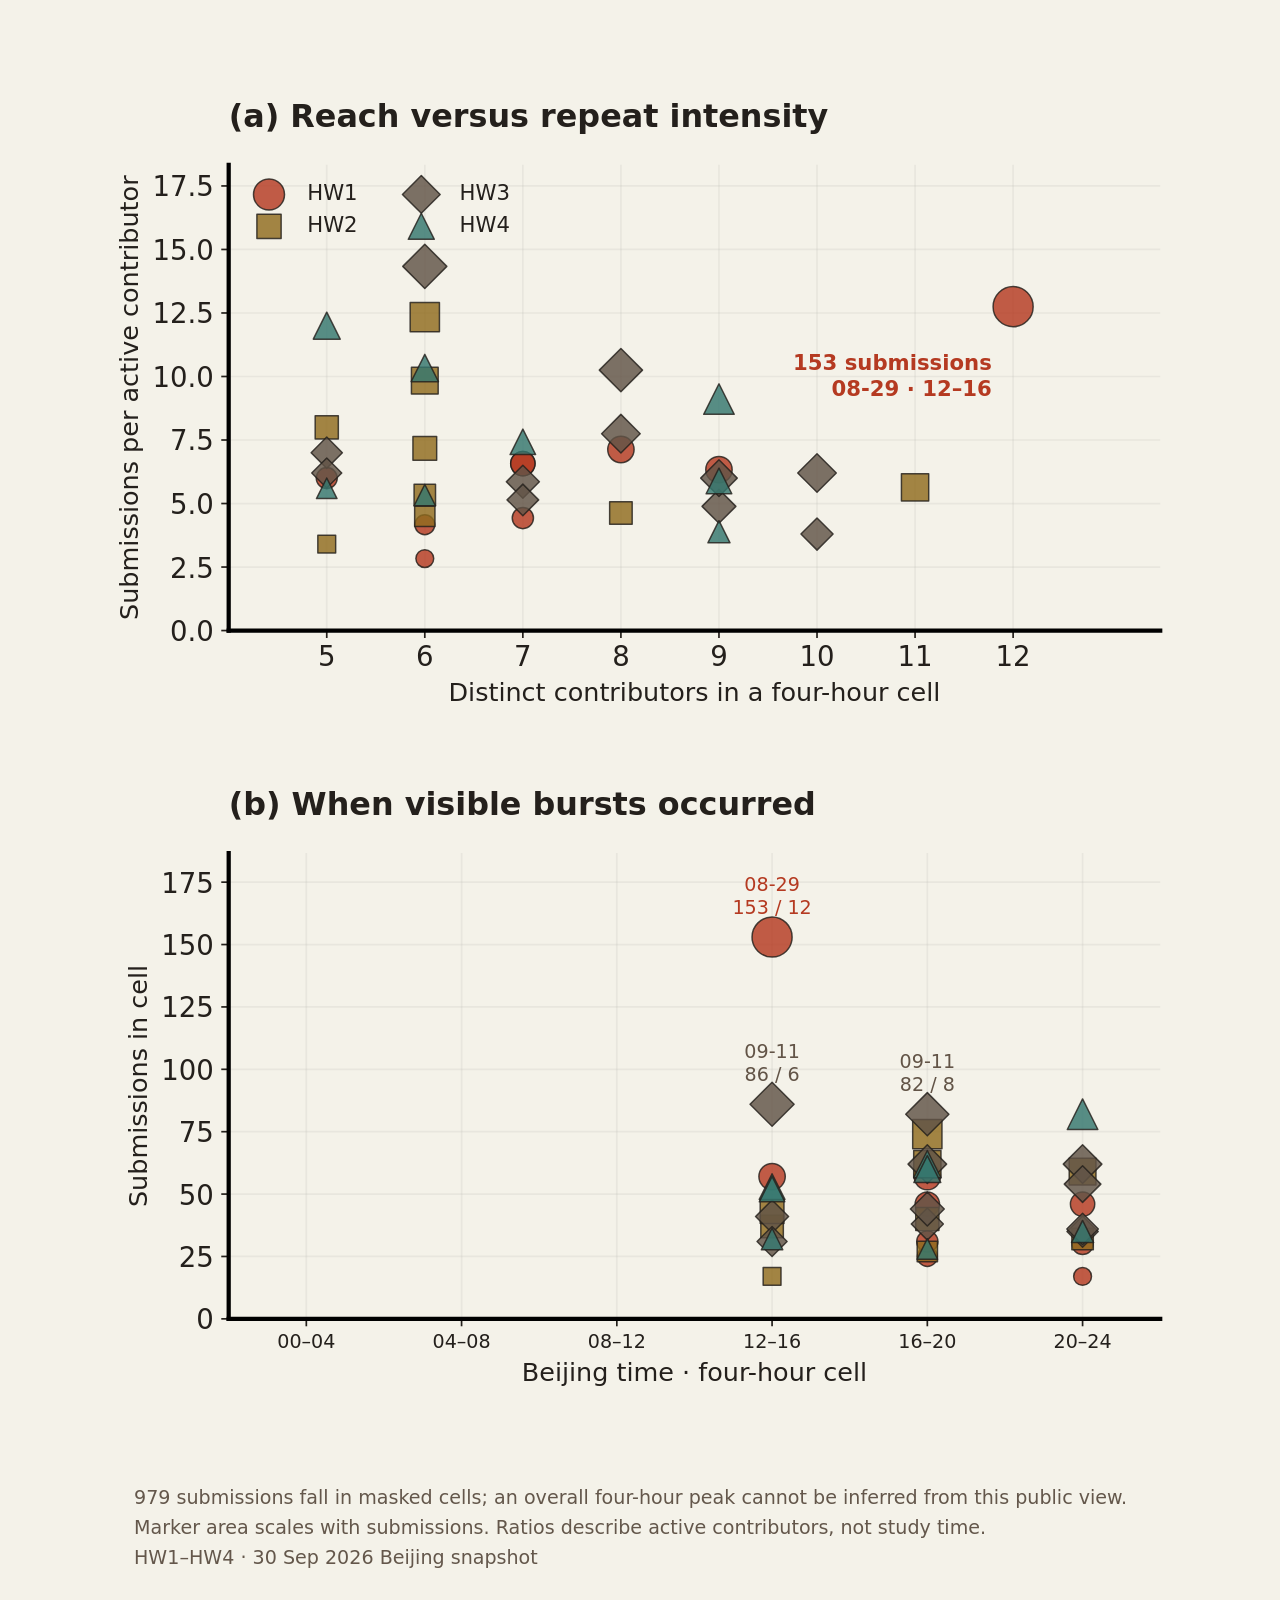
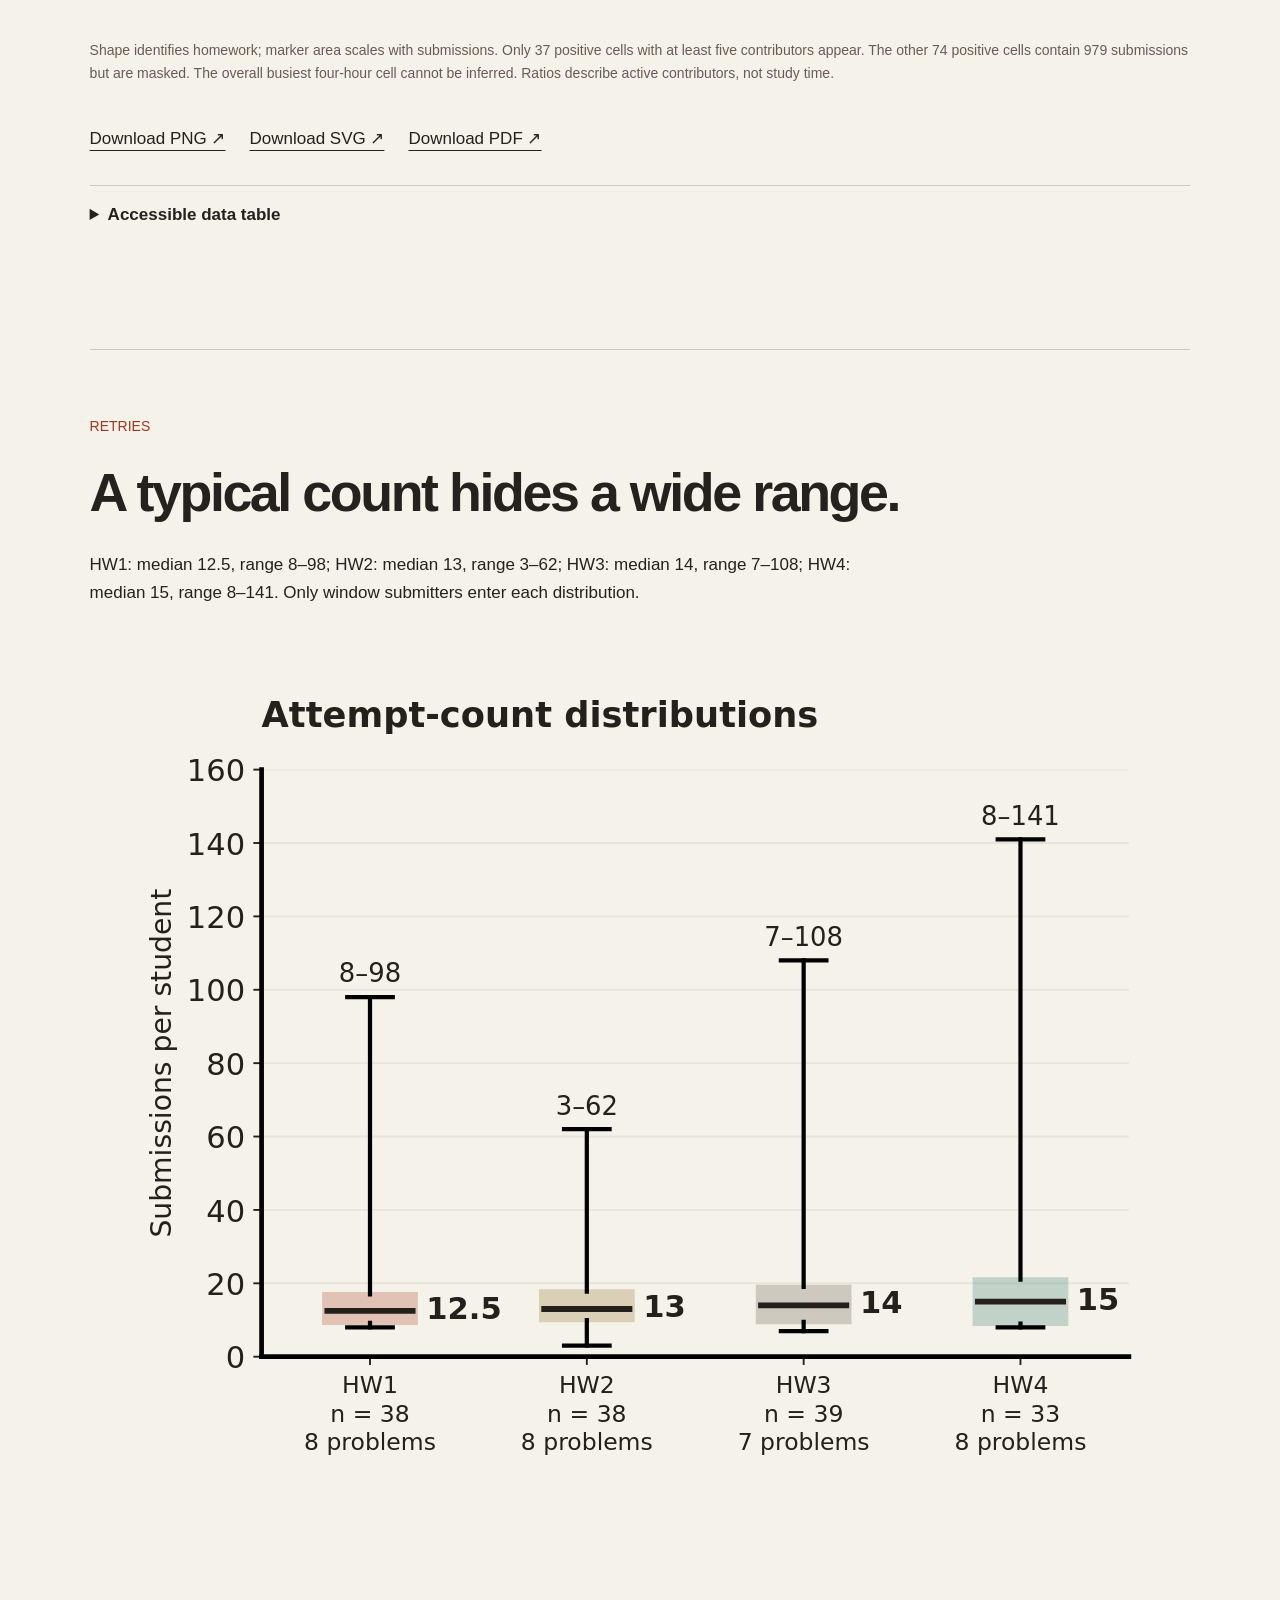
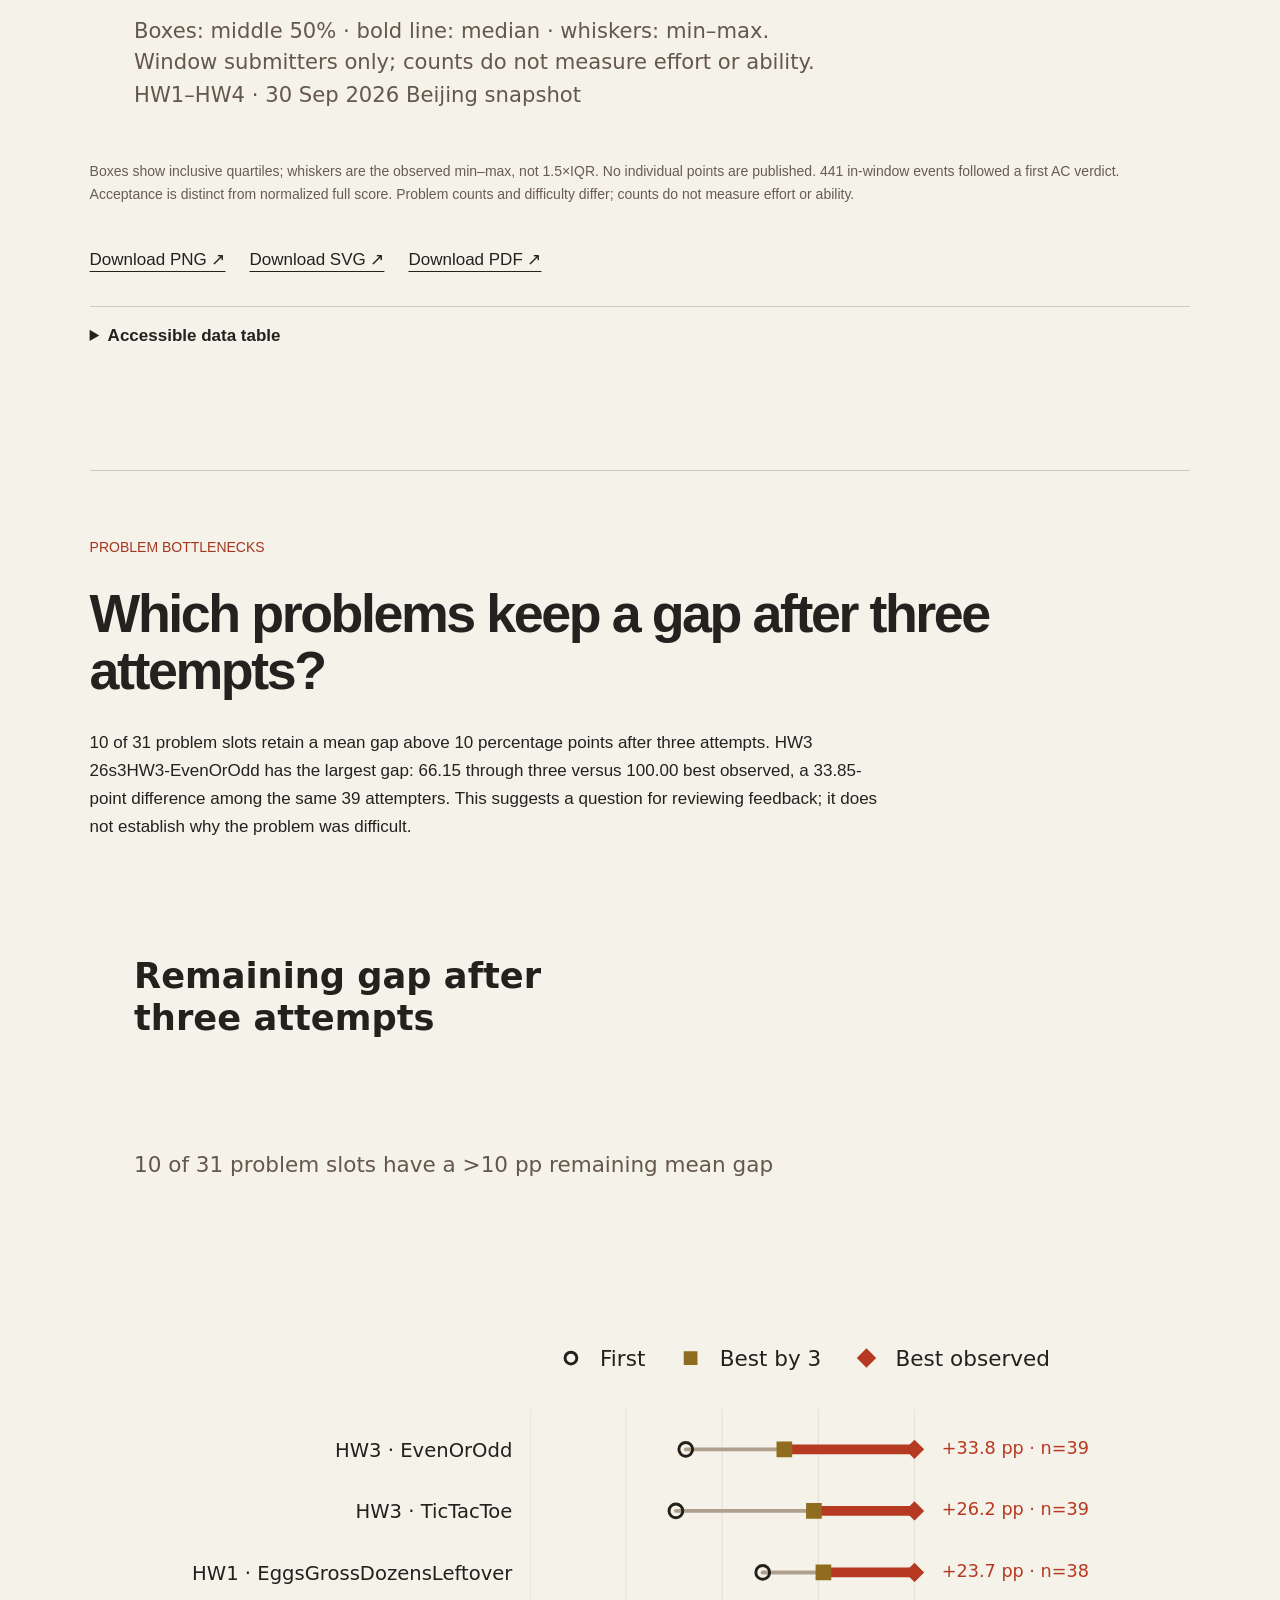
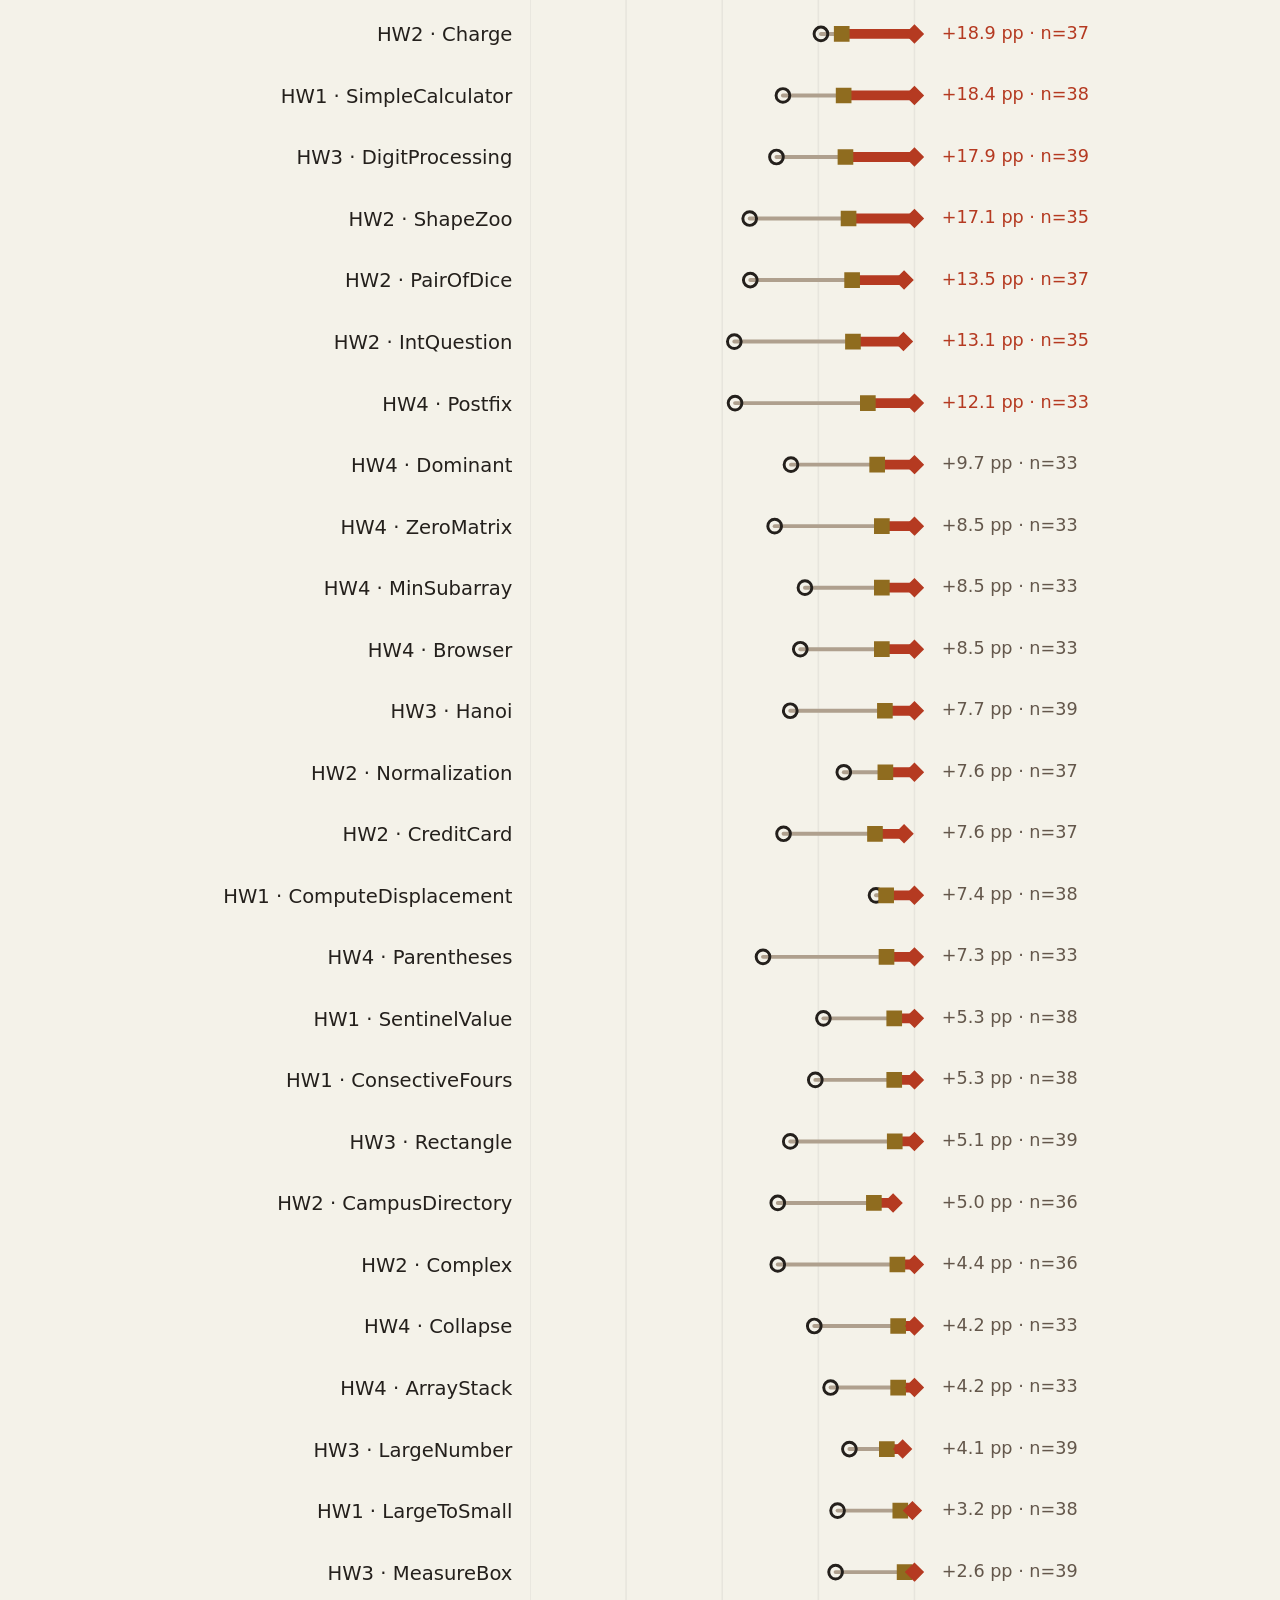
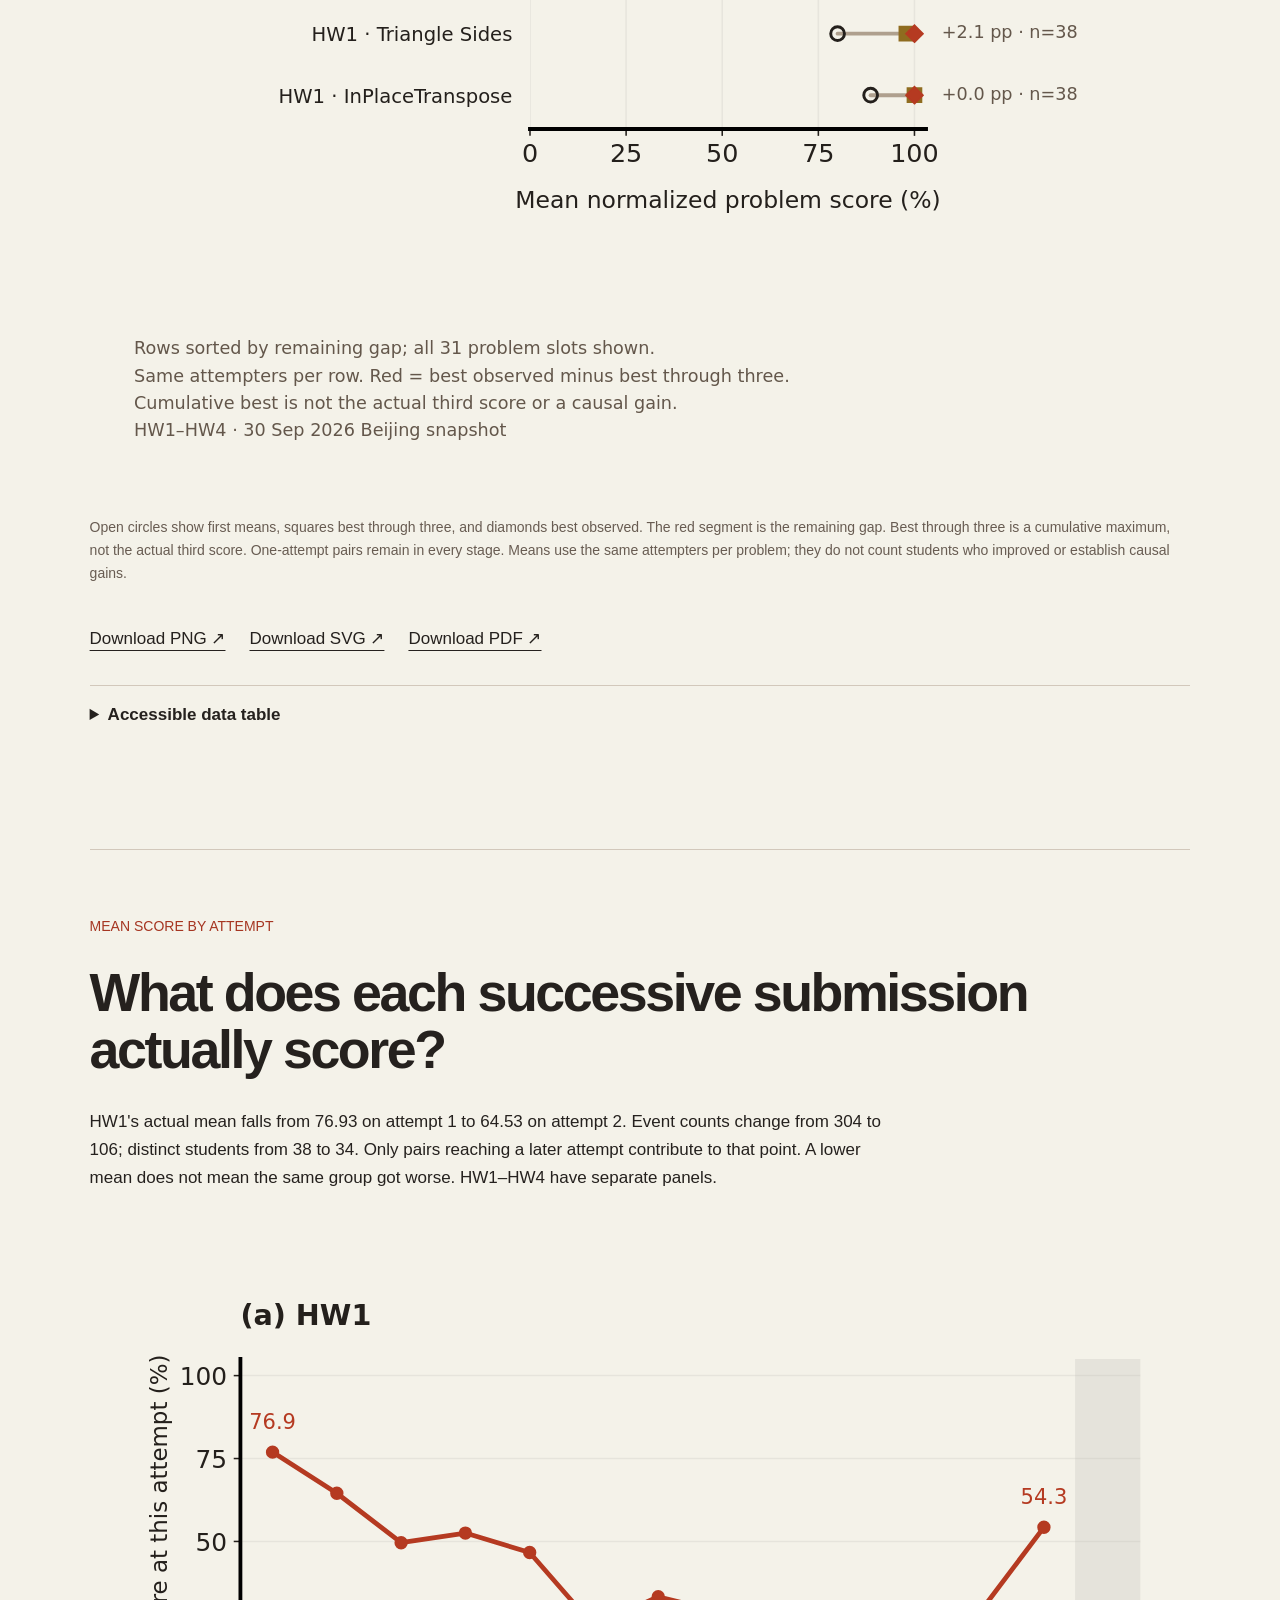
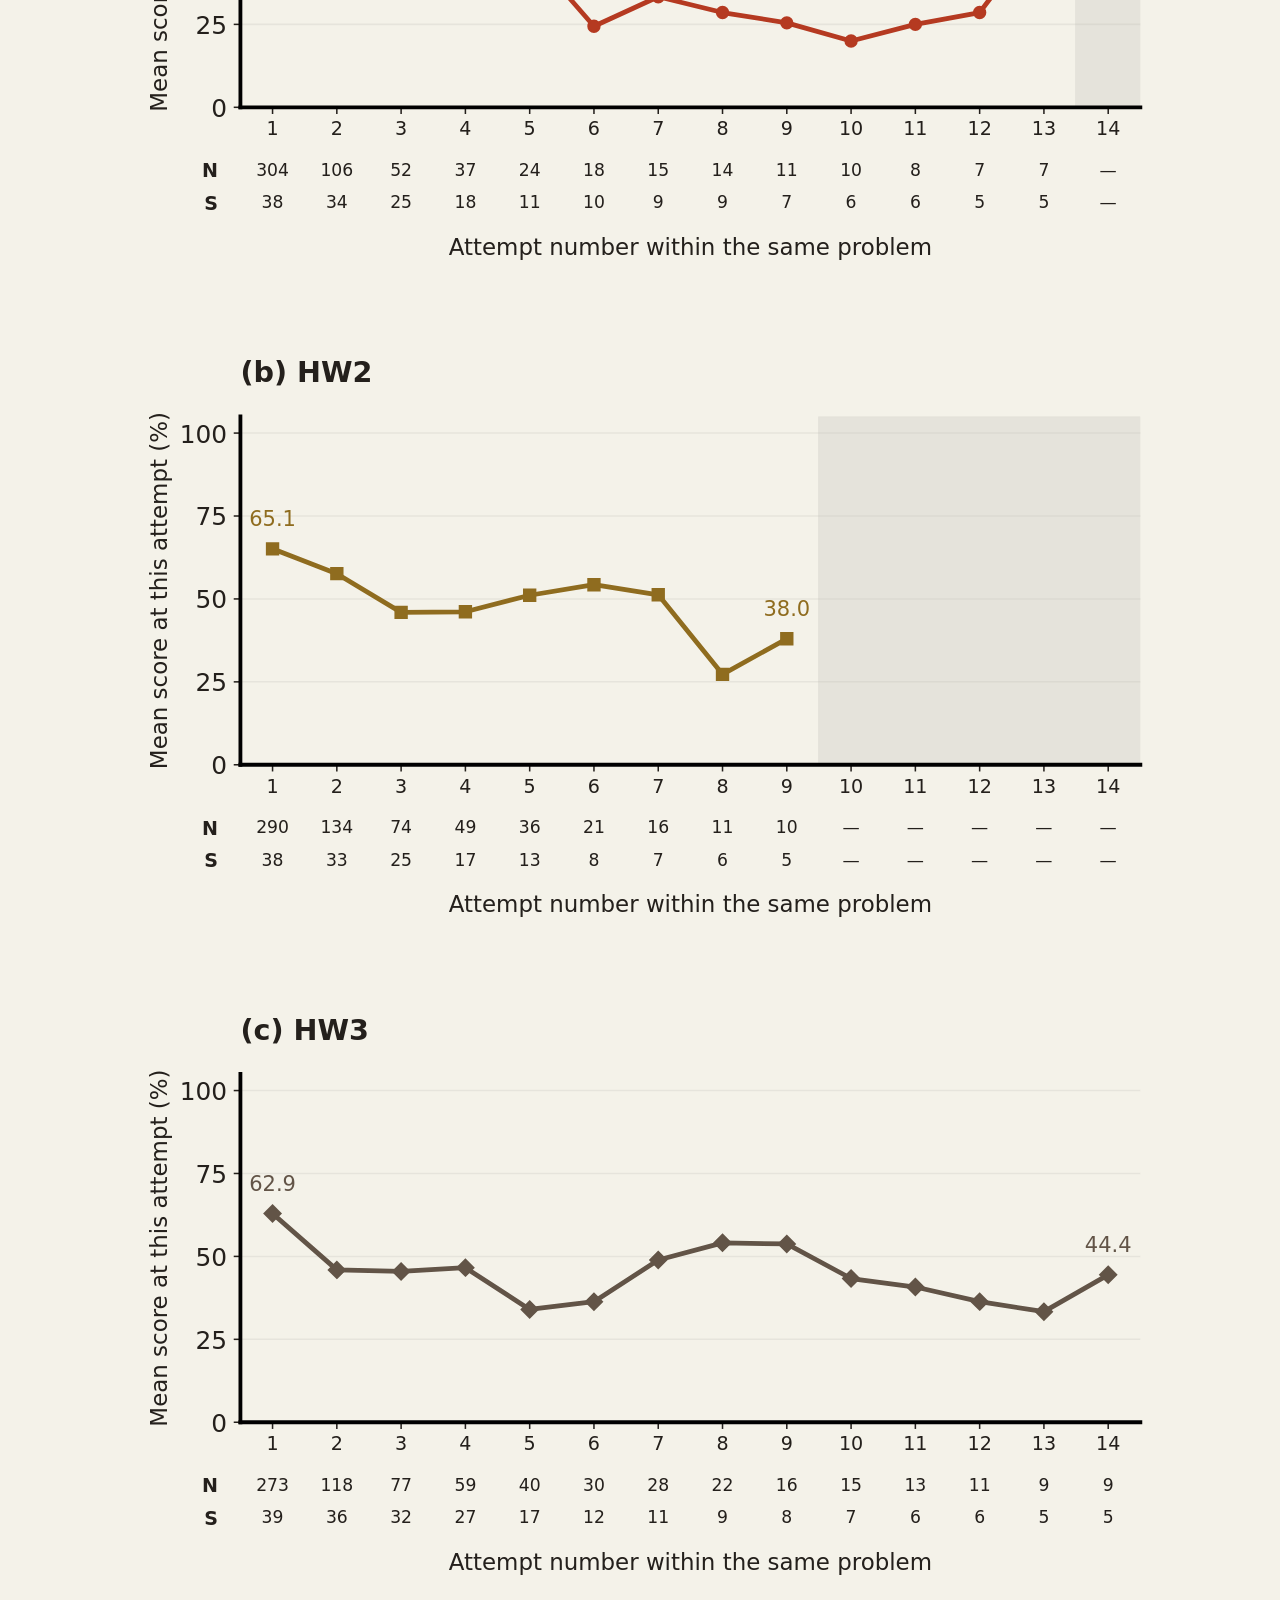
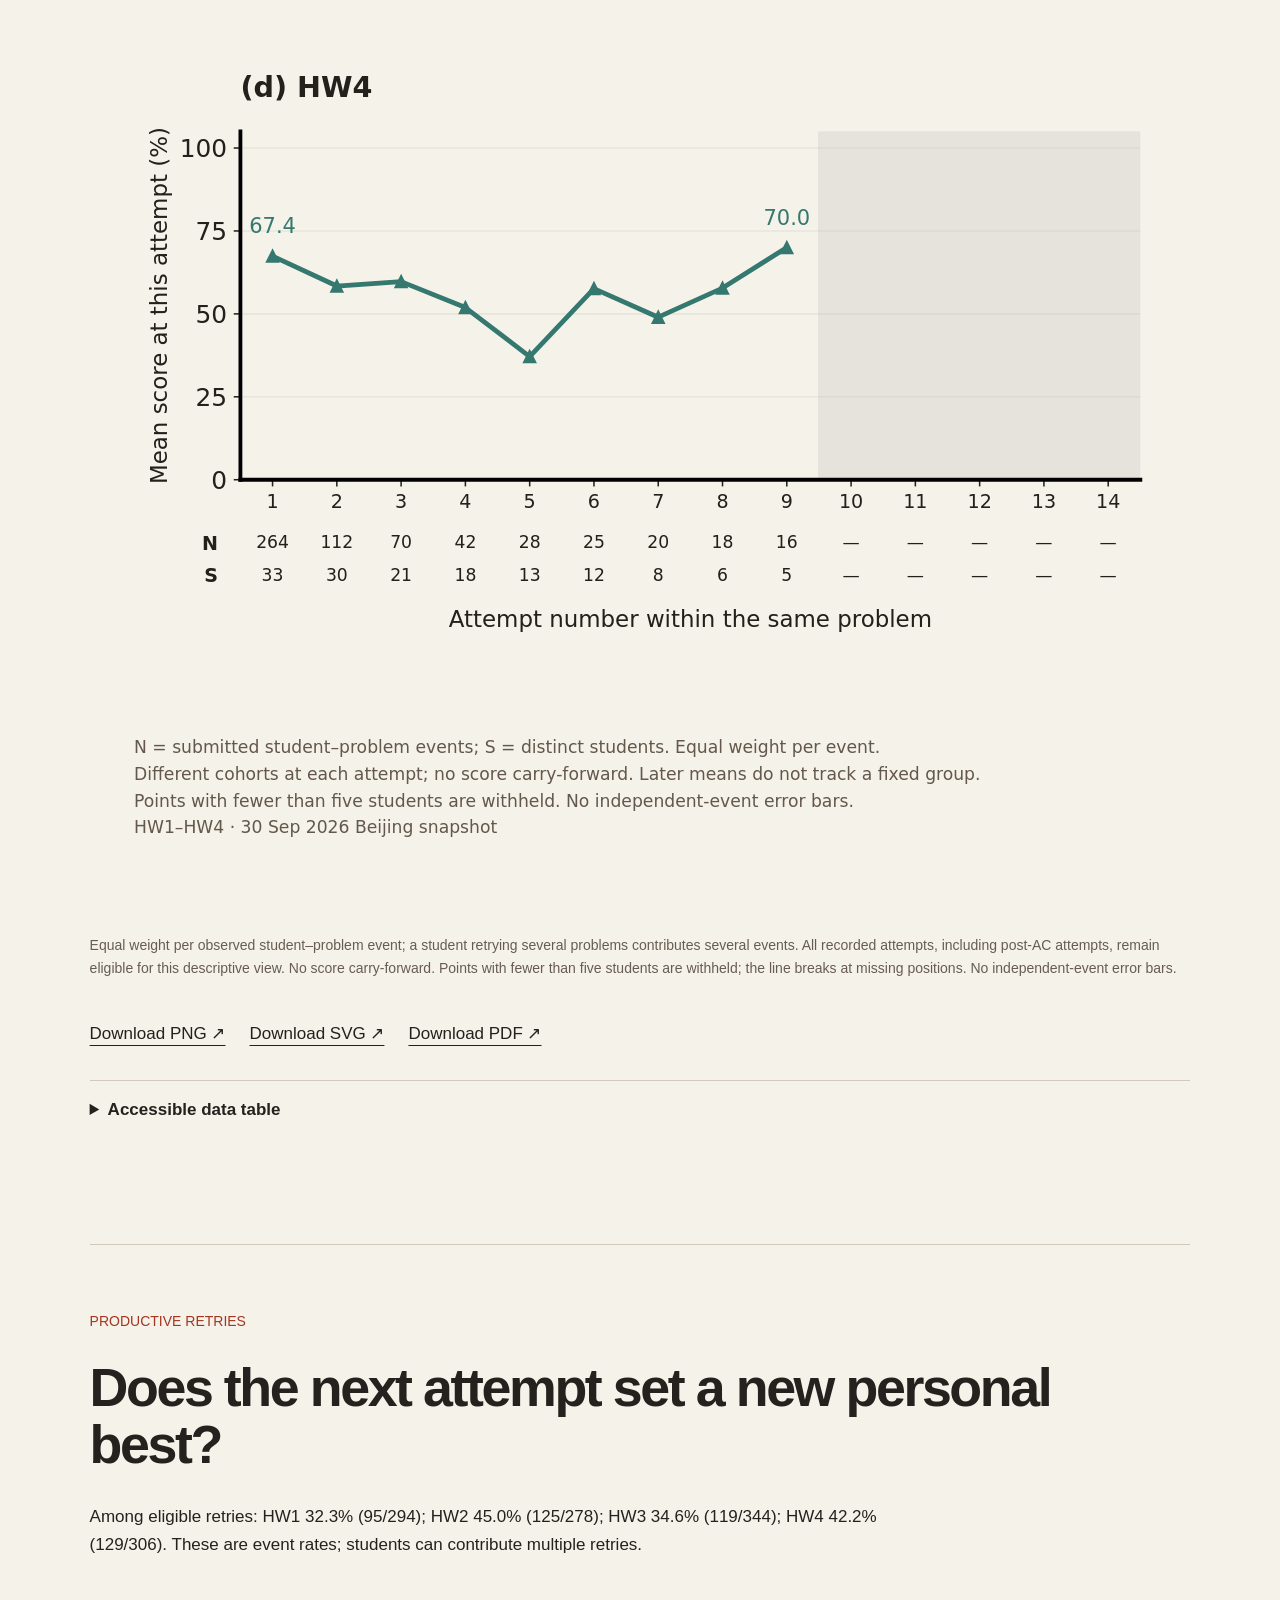
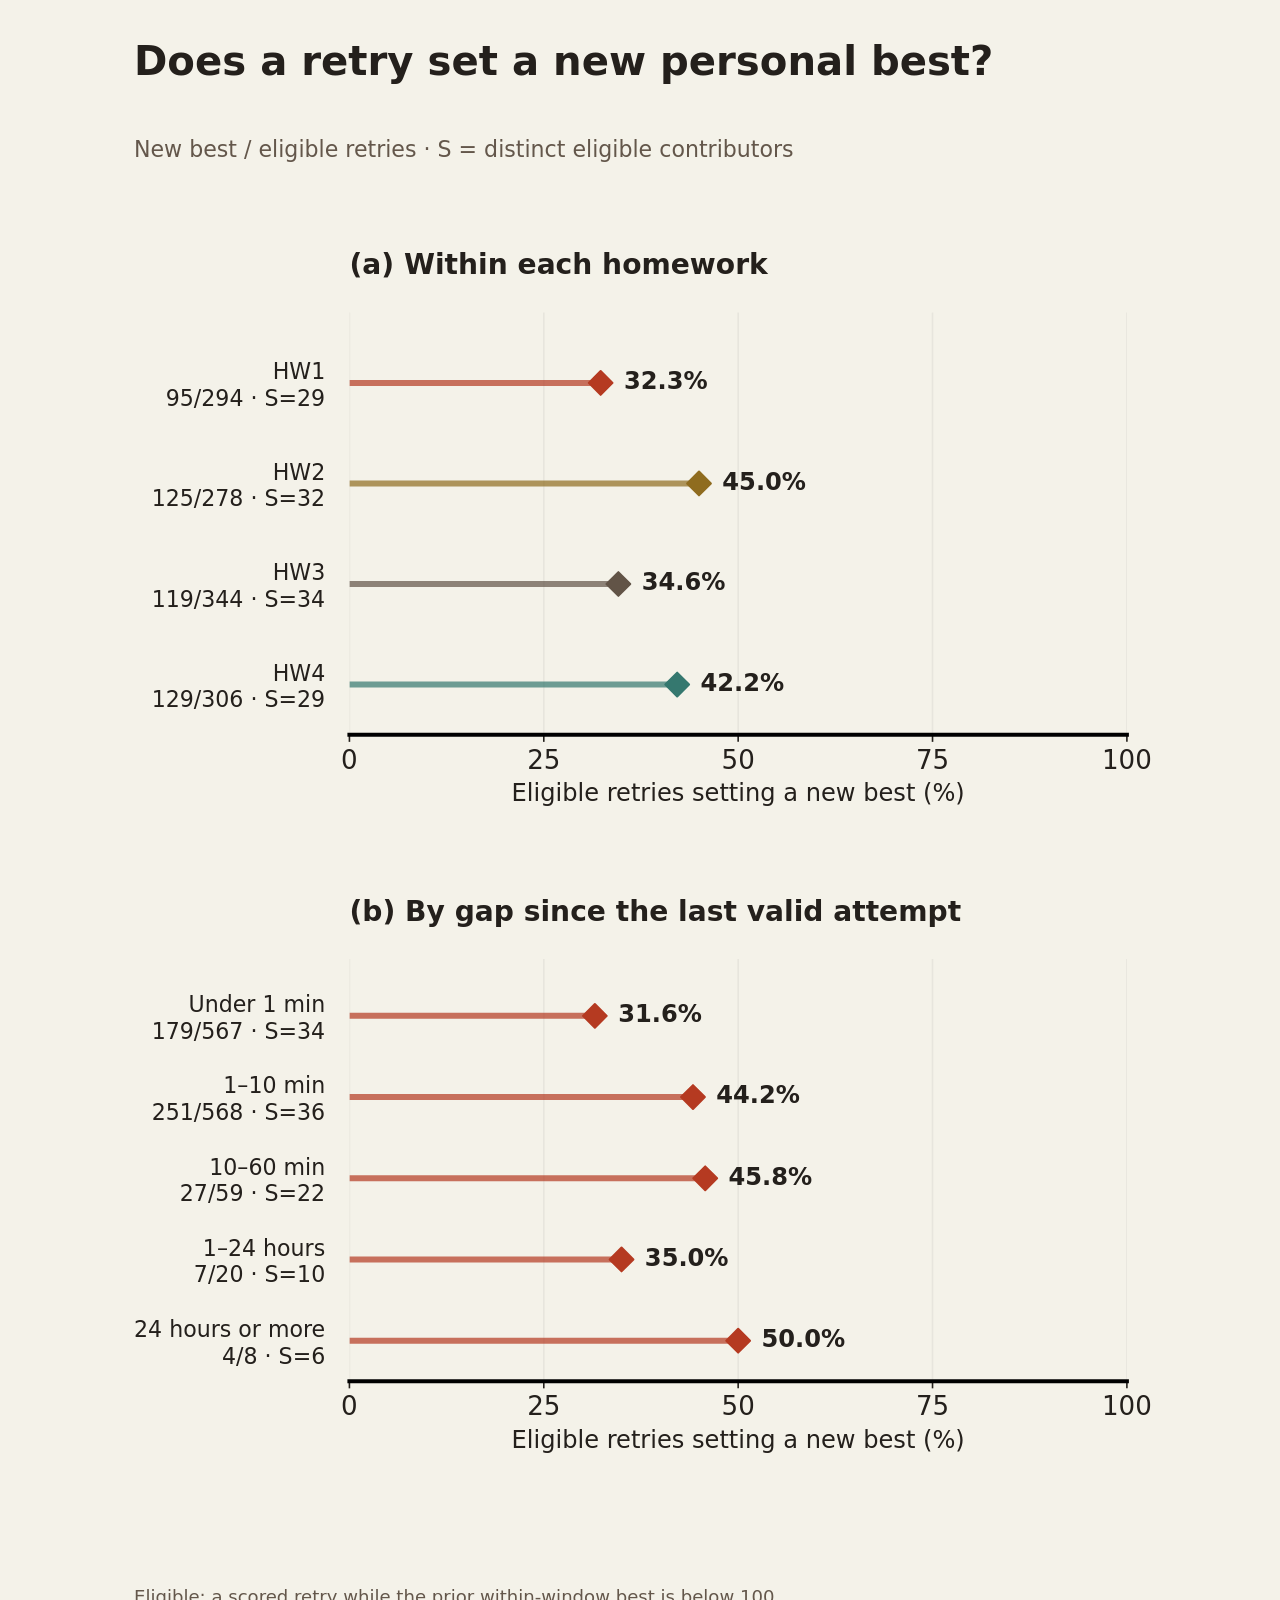
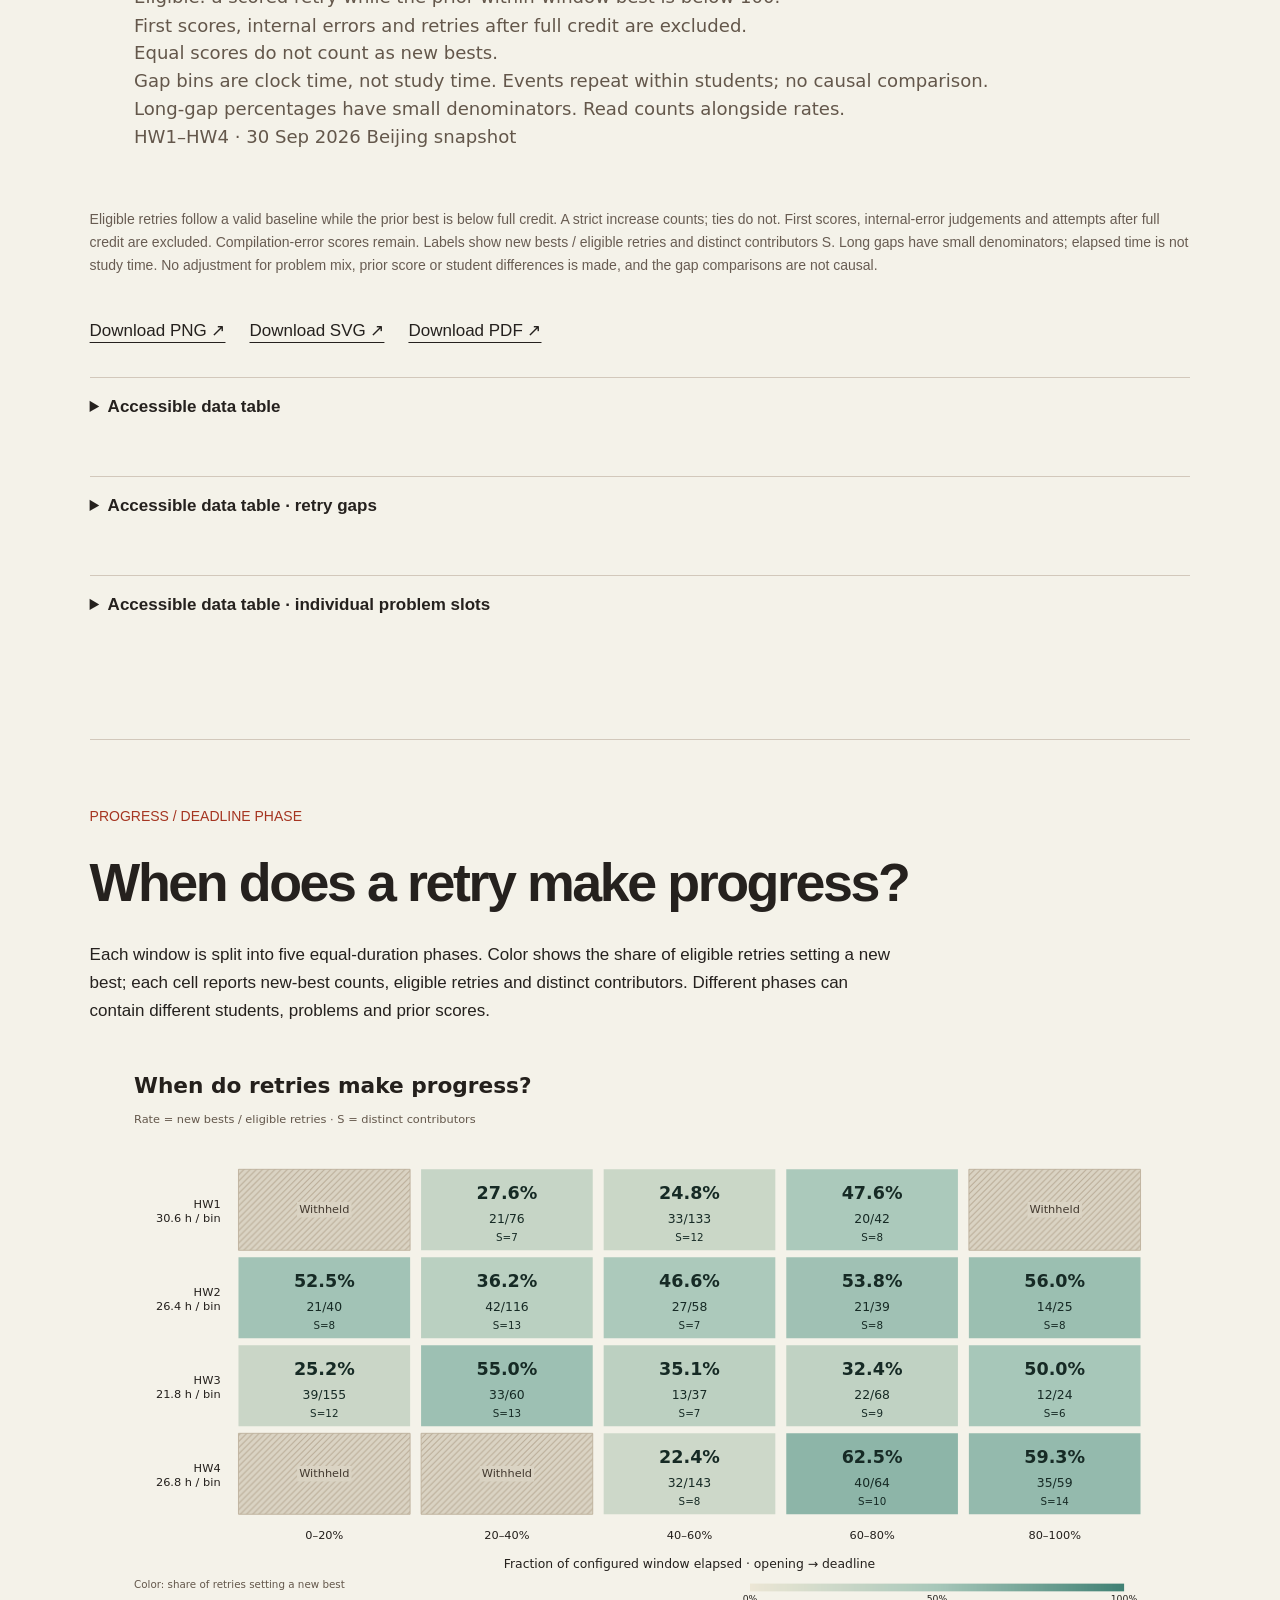
==== commit f68b9bf5: "Replace the scroll page with a playable D3 data film on the 30 Sep snapshot The main page (index.htm" ====
--- a/analysis.html
+++ b/analysis.html
@@ -9,7 +9,7 @@
 <body class="analysis-page" data-surface="paper">
 <a class="skip" href="#evidence">Skip to analysis</a>
 <header class="topbar">
-<a href="index.html">← Visual story</a>
+<a href="index.html">← Data film</a>
 <nav aria-label="Analysis navigation">
 <a href="#dataset">Dataset</a>
 <a href="#midterm-plan">Methods</a>
@@ -20,12 +20,14 @@
 <section>
 <p class="eyebrow">RESEARCH COMPANION</p>
 <h1>Analysis &amp; methods</h1>
-<p>Five featured chapters and ten downloadable figures. Attempt counts, midterm distribution, submission groups, platform coverage and platform score groups remain here as supporting evidence.</p>
+<p>Ten featured chapters and twelve downloadable figures, including the midterm distribution and submission-group comparison retained here as context.</p>
 <nav class="analysis-toc" aria-label="Chart analysis">
 <a href="#timing">Visible submission peaks</a>
 <a href="#retries">Retries</a>
 <a href="#scores">Problem bottlenecks</a>
 <a href="#attempt-scores">Actual attempt scores</a>
+<a href="#retry-productivity">Productive retries</a>
+<a href="#deadline-progress">Progress and deadlines</a>
 <a href="#midterm-distribution">Midterm scores</a>
 <a href="#midterm-associations">Process and exam</a>
 <a href="#midterm-attempt-groups">Submission groups</a>
@@ -37,8 +39,11 @@
 <section class="opening" id="research-question">
 <p class="eyebrow">THE QUESTION</p>
 <h2>What do near-perfect scores leave out?</h2>
-<p>In the <code>participation_mode=0</code> records, 37/40 HW1 scores, 33/39 HW2 scores and 37/39 HW3 scores are 100. The formal interpretation of this participation field still needs confirmation. These records motivate a process-focused analysis; they are not a substitute for verifying the official grading rules.</p>
-<p>Within the observation windows, <strong>178 submissions earned partial credit</strong>. The figures below describe that recorded process. Submission gaps are not measured study time, and more attempts do not establish greater effort or better learning.</p>
+<p>In the <code>participation_mode=0</code> records, full-score counts are HW1: 37/39; HW2: 33/38; HW3: 37/39; HW4: 33/35.
+The official grading interpretation of this field still needs confirmation. These records motivate a process-focused analysis.</p>
+<p>The current homework snapshot retains <strong>2,807 submissions from 39 students</strong>,
+including 305 partial-credit submissions. It covers 4 homeworks and 31 problem slots.</p>
+<p>HW1–HW4 · 30 Sep 2026 Beijing snapshot. Midterm and Course Pulse figures retain their separate, pre-exam cohorts. HW4 occurred after the exam and is excluded from those associations.</p>
 </section>
 <section class="chart-section" id="timing">
 <div class="section-heading">
@@ -48,13 +53,13 @@
 <h2>When does a burst reflect broad participation?</h2>
 </div>
 </div>
-<p class="reading">Across the full day on <strong>29 August, 233 submissions came from 14 students</strong>. The busiest <em>publicly visible</em> four-hour cell is 12:00–16:00 that day: 153 submissions from 12 students, or 12.75 submissions per active contributor. It was a Saturday before HW1's configured deadline. This identifies a submission burst, not study time.</p>
+<p class="reading">The peak day is 2026-08-29: 233 submissions from 14 students. The busiest publicly visible four-hour cell is 2026-08-29, 12:00–16:00 Beijing time: 153 submissions from 12 contributors (12.75 per active contributor).</p>
 <figure>
 <picture>
 <source media="(max-width: 900px)" srcset="assets/figures/01-calendar-mobile.svg">
-<img src="assets/figures/01-calendar.svg" alt="Two panels plot publicly visible positive four-hour cells. Reach versus submissions per active contributor, and Beijing clock time versus submissions. The largest visible cell is August 29, 12 to 16, with 153 submissions from 12 contributors." loading="lazy">
+<img src="assets/figures/01-calendar.svg" alt="Reach versus repeat intensity, and submissions by Beijing time. The peak day is 2026-08-29: 233 submissions from 14 students. The busiest publicly visible four-hour cell is 2026-08-29, 12:00–16:00 Beijing time: 153 submissions from 12 contributors (12.75 per active contributor)." loading="lazy">
 </picture>
-<figcaption>Marker shape identifies homework and marker area scales with submission count. Only 29 positive cells with at least five contributors appear. The other 51 positive cells contain 677 submissions but are masked, so the true busiest four-hour cell cannot be established from this public figure. Ratios do not describe every student equally.</figcaption>
+<figcaption>Shape identifies homework; marker area scales with submissions. Only 37 positive cells with at least five contributors appear. The other 74 positive cells contain 979 submissions but are masked. The overall busiest four-hour cell cannot be inferred. Ratios describe active contributors, not study time.</figcaption>
 </figure>
 <div class="downloads">
 <a href="assets/figures/01-calendar.png" download>Download PNG ↗</a>
@@ -62,10 +67,10 @@
 <a href="assets/figures/01-calendar.pdf" download>Download PDF ↗</a>
 </div>
 <details>
-<summary>Accessible data table · calendar</summary>
+<summary>Accessible data table</summary>
 <div class="table-scroll">
 <table>
-<caption>Public four-hour calendar cells. Suppressed cells have 1–4 contributors. Inactive cells have no configured homework window.</caption>
+<caption>Four-hour cells: suppressed means 1–4 contributors; inactive means no configured homework window.</caption>
 <thead>
 <tr>
 <th scope="col">Date</th>
@@ -958,14 +963,598 @@
 <td>54</td>
 <td>9</td>
 </tr>
+<tr>
+<td>2026-09-16</td>
+<td>00:00–04:00</td>
+<td>inactive</td>
+<td>—</td>
+<td>—</td>
+</tr>
+<tr>
+<td>2026-09-16</td>
+<td>04:00–08:00</td>
+<td>inactive</td>
+<td>—</td>
+<td>—</td>
+</tr>
+<tr>
+<td>2026-09-16</td>
+<td>08:00–12:00</td>
+<td>inactive</td>
+<td>—</td>
+<td>—</td>
+</tr>
+<tr>
+<td>2026-09-16</td>
+<td>12:00–16:00</td>
+<td>inactive</td>
+<td>—</td>
+<td>—</td>
+</tr>
+<tr>
+<td>2026-09-16</td>
+<td>16:00–20:00</td>
+<td>inactive</td>
+<td>—</td>
+<td>—</td>
+</tr>
+<tr>
+<td>2026-09-16</td>
+<td>20:00–24:00</td>
+<td>inactive</td>
+<td>—</td>
+<td>—</td>
+</tr>
+<tr>
+<td>2026-09-17</td>
+<td>00:00–04:00</td>
+<td>inactive</td>
+<td>—</td>
+<td>—</td>
+</tr>
+<tr>
+<td>2026-09-17</td>
+<td>04:00–08:00</td>
+<td>inactive</td>
+<td>—</td>
+<td>—</td>
+</tr>
+<tr>
+<td>2026-09-17</td>
+<td>08:00–12:00</td>
+<td>inactive</td>
+<td>—</td>
+<td>—</td>
+</tr>
+<tr>
+<td>2026-09-17</td>
+<td>12:00–16:00</td>
+<td>inactive</td>
+<td>—</td>
+<td>—</td>
+</tr>
+<tr>
+<td>2026-09-17</td>
+<td>16:00–20:00</td>
+<td>inactive</td>
+<td>—</td>
+<td>—</td>
+</tr>
+<tr>
+<td>2026-09-17</td>
+<td>20:00–24:00</td>
+<td>inactive</td>
+<td>—</td>
+<td>—</td>
+</tr>
+<tr>
+<td>2026-09-18</td>
+<td>00:00–04:00</td>
+<td>inactive</td>
+<td>—</td>
+<td>—</td>
+</tr>
+<tr>
+<td>2026-09-18</td>
+<td>04:00–08:00</td>
+<td>inactive</td>
+<td>—</td>
+<td>—</td>
+</tr>
+<tr>
+<td>2026-09-18</td>
+<td>08:00–12:00</td>
+<td>inactive</td>
+<td>—</td>
+<td>—</td>
+</tr>
+<tr>
+<td>2026-09-18</td>
+<td>12:00–16:00</td>
+<td>inactive</td>
+<td>—</td>
+<td>—</td>
+</tr>
+<tr>
+<td>2026-09-18</td>
+<td>16:00–20:00</td>
+<td>inactive</td>
+<td>—</td>
+<td>—</td>
+</tr>
+<tr>
+<td>2026-09-18</td>
+<td>20:00–24:00</td>
+<td>inactive</td>
+<td>—</td>
+<td>—</td>
+</tr>
+<tr>
+<td>2026-09-19</td>
+<td>00:00–04:00</td>
+<td>inactive</td>
+<td>—</td>
+<td>—</td>
+</tr>
+<tr>
+<td>2026-09-19</td>
+<td>04:00–08:00</td>
+<td>inactive</td>
+<td>—</td>
+<td>—</td>
+</tr>
+<tr>
+<td>2026-09-19</td>
+<td>08:00–12:00</td>
+<td>inactive</td>
+<td>—</td>
+<td>—</td>
+</tr>
+<tr>
+<td>2026-09-19</td>
+<td>12:00–16:00</td>
+<td>inactive</td>
+<td>—</td>
+<td>—</td>
+</tr>
+<tr>
+<td>2026-09-19</td>
+<td>16:00–20:00</td>
+<td>inactive</td>
+<td>—</td>
+<td>—</td>
+</tr>
+<tr>
+<td>2026-09-19</td>
+<td>20:00–24:00</td>
+<td>inactive</td>
+<td>—</td>
+<td>—</td>
+</tr>
+<tr>
+<td>2026-09-20</td>
+<td>00:00–04:00</td>
+<td>inactive</td>
+<td>—</td>
+<td>—</td>
+</tr>
+<tr>
+<td>2026-09-20</td>
+<td>04:00–08:00</td>
+<td>inactive</td>
+<td>—</td>
+<td>—</td>
+</tr>
+<tr>
+<td>2026-09-20</td>
+<td>08:00–12:00</td>
+<td>inactive</td>
+<td>—</td>
+<td>—</td>
+</tr>
+<tr>
+<td>2026-09-20</td>
+<td>12:00–16:00</td>
+<td>inactive</td>
+<td>—</td>
+<td>—</td>
+</tr>
+<tr>
+<td>2026-09-20</td>
+<td>16:00–20:00</td>
+<td>inactive</td>
+<td>—</td>
+<td>—</td>
+</tr>
+<tr>
+<td>2026-09-20</td>
+<td>20:00–24:00</td>
+<td>inactive</td>
+<td>—</td>
+<td>—</td>
+</tr>
+<tr>
+<td>2026-09-21</td>
+<td>00:00–04:00</td>
+<td>inactive</td>
+<td>—</td>
+<td>—</td>
+</tr>
+<tr>
+<td>2026-09-21</td>
+<td>04:00–08:00</td>
+<td>inactive</td>
+<td>—</td>
+<td>—</td>
+</tr>
+<tr>
+<td>2026-09-21</td>
+<td>08:00–12:00</td>
+<td>inactive</td>
+<td>—</td>
+<td>—</td>
+</tr>
+<tr>
+<td>2026-09-21</td>
+<td>12:00–16:00</td>
+<td>inactive</td>
+<td>—</td>
+<td>—</td>
+</tr>
+<tr>
+<td>2026-09-21</td>
+<td>16:00–20:00</td>
+<td>inactive</td>
+<td>—</td>
+<td>—</td>
+</tr>
+<tr>
+<td>2026-09-21</td>
+<td>20:00–24:00</td>
+<td>inactive</td>
+<td>—</td>
+<td>—</td>
+</tr>
+<tr>
+<td>2026-09-22</td>
+<td>00:00–04:00</td>
+<td>inactive</td>
+<td>—</td>
+<td>—</td>
+</tr>
+<tr>
+<td>2026-09-22</td>
+<td>04:00–08:00</td>
+<td>inactive</td>
+<td>—</td>
+<td>—</td>
+</tr>
+<tr>
+<td>2026-09-22</td>
+<td>08:00–12:00</td>
+<td>inactive</td>
+<td>—</td>
+<td>—</td>
+</tr>
+<tr>
+<td>2026-09-22</td>
+<td>12:00–16:00</td>
+<td>inactive</td>
+<td>—</td>
+<td>—</td>
+</tr>
+<tr>
+<td>2026-09-22</td>
+<td>16:00–20:00</td>
+<td>inactive</td>
+<td>—</td>
+<td>—</td>
+</tr>
+<tr>
+<td>2026-09-22</td>
+<td>20:00–24:00</td>
+<td>inactive</td>
+<td>—</td>
+<td>—</td>
+</tr>
+<tr>
+<td>2026-09-23</td>
+<td>00:00–04:00</td>
+<td>inactive</td>
+<td>—</td>
+<td>—</td>
+</tr>
+<tr>
+<td>2026-09-23</td>
+<td>04:00–08:00</td>
+<td>inactive</td>
+<td>—</td>
+<td>—</td>
+</tr>
+<tr>
+<td>2026-09-23</td>
+<td>08:00–12:00</td>
+<td>inactive</td>
+<td>—</td>
+<td>—</td>
+</tr>
+<tr>
+<td>2026-09-23</td>
+<td>12:00–16:00</td>
+<td>inactive</td>
+<td>—</td>
+<td>—</td>
+</tr>
+<tr>
+<td>2026-09-23</td>
+<td>16:00–20:00</td>
+<td>inactive</td>
+<td>—</td>
+<td>—</td>
+</tr>
+<tr>
+<td>2026-09-23</td>
+<td>20:00–24:00</td>
+<td>inactive</td>
+<td>—</td>
+<td>—</td>
+</tr>
+<tr>
+<td>2026-09-24</td>
+<td>00:00–04:00</td>
+<td>inactive</td>
+<td>—</td>
+<td>—</td>
+</tr>
+<tr>
+<td>2026-09-24</td>
+<td>04:00–08:00</td>
+<td>inactive</td>
+<td>—</td>
+<td>—</td>
+</tr>
+<tr>
+<td>2026-09-24</td>
+<td>08:00–12:00</td>
+<td>visible</td>
+<td>0</td>
+<td>0</td>
+</tr>
+<tr>
+<td>2026-09-24</td>
+<td>12:00–16:00</td>
+<td>suppressed</td>
+<td>—</td>
+<td>—</td>
+</tr>
+<tr>
+<td>2026-09-24</td>
+<td>16:00–20:00</td>
+<td>suppressed</td>
+<td>—</td>
+<td>—</td>
+</tr>
+<tr>
+<td>2026-09-24</td>
+<td>20:00–24:00</td>
+<td>visible</td>
+<td>0</td>
+<td>0</td>
+</tr>
+<tr>
+<td>2026-09-25</td>
+<td>00:00–04:00</td>
+<td>suppressed</td>
+<td>—</td>
+<td>—</td>
+</tr>
+<tr>
+<td>2026-09-25</td>
+<td>04:00–08:00</td>
+<td>suppressed</td>
+<td>—</td>
+<td>—</td>
+</tr>
+<tr>
+<td>2026-09-25</td>
+<td>08:00–12:00</td>
+<td>suppressed</td>
+<td>—</td>
+<td>—</td>
+</tr>
+<tr>
+<td>2026-09-25</td>
+<td>12:00–16:00</td>
+<td>suppressed</td>
+<td>—</td>
+<td>—</td>
+</tr>
+<tr>
+<td>2026-09-25</td>
+<td>16:00–20:00</td>
+<td>suppressed</td>
+<td>—</td>
+<td>—</td>
+</tr>
+<tr>
+<td>2026-09-25</td>
+<td>20:00–24:00</td>
+<td>suppressed</td>
+<td>—</td>
+<td>—</td>
+</tr>
+<tr>
+<td>2026-09-26</td>
+<td>00:00–04:00</td>
+<td>suppressed</td>
+<td>—</td>
+<td>—</td>
+</tr>
+<tr>
+<td>2026-09-26</td>
+<td>04:00–08:00</td>
+<td>suppressed</td>
+<td>—</td>
+<td>—</td>
+</tr>
+<tr>
+<td>2026-09-26</td>
+<td>08:00–12:00</td>
+<td>suppressed</td>
+<td>—</td>
+<td>—</td>
+</tr>
+<tr>
+<td>2026-09-26</td>
+<td>12:00–16:00</td>
+<td>visible</td>
+<td>32</td>
+<td>6</td>
+</tr>
+<tr>
+<td>2026-09-26</td>
+<td>16:00–20:00</td>
+<td>visible</td>
+<td>62</td>
+<td>6</td>
+</tr>
+<tr>
+<td>2026-09-26</td>
+<td>20:00–24:00</td>
+<td>suppressed</td>
+<td>—</td>
+<td>—</td>
+</tr>
+<tr>
+<td>2026-09-27</td>
+<td>00:00–04:00</td>
+<td>suppressed</td>
+<td>—</td>
+<td>—</td>
+</tr>
+<tr>
+<td>2026-09-27</td>
+<td>04:00–08:00</td>
+<td>suppressed</td>
+<td>—</td>
+<td>—</td>
+</tr>
+<tr>
+<td>2026-09-27</td>
+<td>08:00–12:00</td>
+<td>suppressed</td>
+<td>—</td>
+<td>—</td>
+</tr>
+<tr>
+<td>2026-09-27</td>
+<td>12:00–16:00</td>
+<td>suppressed</td>
+<td>—</td>
+<td>—</td>
+</tr>
+<tr>
+<td>2026-09-27</td>
+<td>16:00–20:00</td>
+<td>visible</td>
+<td>60</td>
+<td>5</td>
+</tr>
+<tr>
+<td>2026-09-27</td>
+<td>20:00–24:00</td>
+<td>suppressed</td>
+<td>—</td>
+<td>—</td>
+</tr>
+<tr>
+<td>2026-09-28</td>
+<td>00:00–04:00</td>
+<td>suppressed</td>
+<td>—</td>
+<td>—</td>
+</tr>
+<tr>
+<td>2026-09-28</td>
+<td>04:00–08:00</td>
+<td>suppressed</td>
+<td>—</td>
+<td>—</td>
+</tr>
+<tr>
+<td>2026-09-28</td>
+<td>08:00–12:00</td>
+<td>suppressed</td>
+<td>—</td>
+<td>—</td>
+</tr>
+<tr>
+<td>2026-09-28</td>
+<td>12:00–16:00</td>
+<td>visible</td>
+<td>53</td>
+<td>9</td>
+</tr>
+<tr>
+<td>2026-09-28</td>
+<td>16:00–20:00</td>
+<td>visible</td>
+<td>28</td>
+<td>5</td>
+</tr>
+<tr>
+<td>2026-09-28</td>
+<td>20:00–24:00</td>
+<td>visible</td>
+<td>35</td>
+<td>9</td>
+</tr>
+<tr>
+<td>2026-09-29</td>
+<td>00:00–04:00</td>
+<td>suppressed</td>
+<td>—</td>
+<td>—</td>
+</tr>
+<tr>
+<td>2026-09-29</td>
+<td>04:00–08:00</td>
+<td>visible</td>
+<td>0</td>
+<td>0</td>
+</tr>
+<tr>
+<td>2026-09-29</td>
+<td>08:00–12:00</td>
+<td>suppressed</td>
+<td>—</td>
+<td>—</td>
+</tr>
+<tr>
+<td>2026-09-29</td>
+<td>12:00–16:00</td>
+<td>visible</td>
+<td>52</td>
+<td>7</td>
+</tr>
+<tr>
+<td>2026-09-29</td>
+<td>16:00–20:00</td>
+<td>suppressed</td>
+<td>—</td>
+<td>—</td>
+</tr>
+<tr>
+<td>2026-09-29</td>
+<td>20:00–24:00</td>
+<td>visible</td>
+<td>82</td>
+<td>9</td>
+</tr>
 </tbody>
 </table>
 </div>
 </details>
-<div class="plan">
-<h3>Next analysis when event data are available</h3>
-<p>Recalculate activity relative to each homework deadline and compare time-of-day patterns after accounting for how long each interval was open. Review any public aggregation for sparse-cell disclosure before replacing this visible-cell figure. Submission time is not a measure of study duration.</p>
-</div>
 </section>
 <section class="chart-section" id="retries">
 <div class="section-heading">
@@ -975,13 +1564,13 @@
 <h2>A typical count hides a wide range.</h2>
 </div>
 </div>
-<p class="reading">Median counts are <strong>12.5, 13 and 14</strong>, but observed ranges are 8–98, 3–62 and 7–108. The distributions include only students who submitted within each homework window. The underlying tasks also differ: HW1 and HW2 have eight problems; HW3 has seven.</p>
+<p class="reading">HW1: median 12.5, range 8–98; HW2: median 13, range 3–62; HW3: median 14, range 7–108; HW4: median 15, range 8–141. Only window submitters enter each distribution.</p>
 <figure>
 <picture>
 <source media="(max-width: 900px)" srcset="assets/figures/02-attempts-mobile.svg">
-<img src="assets/figures/02-attempts.svg" alt="Three boxplots of student submission counts. HW1 median 12.5 and range 8–98; HW2 median 13 and range 3–62; HW3 median 14 and range 7–108." loading="lazy">
+<img src="assets/figures/02-attempts.svg" alt="Four per-student submission-count distributions. HW1: median 12.5, range 8–98; HW2: median 13, range 3–62; HW3: median 14, range 7–108; HW4: median 15, range 8–141" loading="lazy">
 </picture>
-<figcaption>Whiskers show the observed minimum and maximum, not 1.5×IQR. Boxes use inclusive quartiles. No individual student points are published. Different problem counts and difficulty limit comparisons across homeworks.</figcaption>
+<figcaption>Boxes show inclusive quartiles; whiskers are the observed min–max, not 1.5×IQR. No individual points are published. 441 in-window events followed a first AC verdict. Acceptance is distinct from normalized full score. Problem counts and difficulty differ; counts do not measure effort or ability.</figcaption>
 </figure>
 <div class="downloads">
 <a href="assets/figures/02-attempts.png" download>Download PNG ↗</a>
@@ -989,21 +1578,21 @@
 <a href="assets/figures/02-attempts.pdf" download>Download PDF ↗</a>
 </div>
 <details>
-<summary>Accessible data table · attempt counts</summary>
+<summary>Accessible data table</summary>
 <div class="table-scroll">
 <table>
-<caption>Window-based attempt counts; one observation per student and homework with ≥1 submission.</caption>
+<caption>One observation per student–homework with at least one in-window event.</caption>
 <thead>
 <tr>
 <th scope="col">Homework</th>
 <th scope="col">Problems</th>
 <th scope="col">Submitters</th>
-<th scope="col">Submissions</th>
-<th scope="col">Minimum</th>
+<th scope="col">Events</th>
+<th scope="col">Min</th>
 <th scope="col">Q1</th>
 <th scope="col">Median</th>
 <th scope="col">Q3</th>
-<th scope="col">Maximum</th>
+<th scope="col">Max</th>
 </tr>
 </thead>
 <tbody>
@@ -1040,31 +1629,37 @@
 <td>19</td>
 <td>108</td>
 </tr>
+<tr>
+<td>HW4</td>
+<td>8</td>
+<td>33</td>
+<td>706</td>
+<td>8</td>
+<td>9</td>
+<td>15</td>
+<td>21</td>
+<td>141</td>
+</tr>
 </tbody>
 </table>
 </div>
 </details>
-<div class="plan">
-<h3>Planned interaction / animation</h3>
-<p>Switch between all attempts and attempts through the first accepted submission for each student–problem pair, including that successful attempt. Retain all observed attempts for pairs that never reach acceptance. Animate the box transition briefly, with a reduced-motion option, to show how <strong>318 post-acceptance submissions</strong> affect the distributions. Acceptance uses the recorded AC verdict; it is distinct from normalized full score.</p>
-</div>
 </section>
 <section class="chart-section" id="scores">
 <div class="section-heading">
 <span class="number">03</span>
 <div>
 <p class="eyebrow">PROBLEM BOTTLENECKS</p>
-<h2>Which problems remain difficult after three attempts?</h2>
-</div>
-</div>
-<p class="reading">The chart ranks problem slots by the gap between mean best observed and mean best through three attempts. <strong>HW3 EvenOrOdd</strong> has the largest remaining gap: 66.15 through three versus 100 eventually, a 33.85-point difference among the same 39 attempters. That makes it a candidate for reviewing the task statement and feedback, not proof of a defective problem.</p>
-<p>For <strong>9 of 23 problem slots</strong>, this remaining gap exceeds 10 percentage points. The red segment shows that gap; the lighter segment places it beside the first-submission mean. These are problem-level means, not the number of students who improved.</p>
+<h2>Which problems keep a gap after three attempts?</h2>
+</div>
+</div>
+<p class="reading">10 of 31 problem slots retain a mean gap above 10 percentage points after three attempts. HW3 26s3HW3-EvenOrOdd has the largest gap: 66.15 through three versus 100.00 best observed, a 33.85-point difference among the same 39 attempters. This suggests a question for reviewing feedback; it does not establish why the problem was difficult.</p>
 <figure class="score-detail">
 <picture>
 <source media="(max-width: 900px)" srcset="assets/figures/03-score-progression-mobile.svg">
-<img src="assets/figures/03-score-progression.svg" alt="Ranked problem score paths show first submission, best through three attempts, and best observed. The red segment marks the remaining mean gap after three attempts. Nine of 23 problem slots have a gap above ten points." loading="lazy">
+<img src="assets/figures/03-score-progression.svg" alt="All 31 problem slots ranked by the remaining mean gap after three attempts." loading="lazy">
 </picture>
-<figcaption>Scores are normalized within each homework problem, with the same attempters at all three stages, including one-attempt pairs. Best through three is a cumulative maximum, not the actual third score. The gap helps prioritize questions for review but does not identify its cause or establish a learning effect. Exact values, including best through two, appear in the table.</figcaption>
+<figcaption>Open circles show first means, squares best through three, and diamonds best observed. The red segment is the remaining gap. Best through three is a cumulative maximum, not the actual third score. One-attempt pairs remain in every stage. Means use the same attempters per problem; they do not count students who improved or establish causal gains.</figcaption>
 </figure>
 <div class="downloads">
 <a href="assets/figures/03-score-progression.png" download>Download PNG ↗</a>
@@ -1072,21 +1667,21 @@
 <a href="assets/figures/03-score-progression.pdf" download>Download PDF ↗</a>
 </div>
 <details>
-<summary>Accessible data table · four score stages</summary>
+<summary>Accessible data table</summary>
 <div class="table-scroll">
 <table>
-<caption>Per-problem mean normalized scores for the same attempters, sorted by best observed minus best through three. Intermediate columns are cumulative best through two or three attempts.</caption>
+<caption>Mean normalized scores across the same attempters; sorted by best observed minus best through three.</caption>
 <thead>
 <tr>
 <th scope="col">Homework</th>
 <th scope="col">Problem</th>
 <th scope="col">Name</th>
 <th scope="col">Attempters</th>
-<th scope="col">First mean</th>
-<th scope="col">Best through 2</th>
-<th scope="col">Best through 3</th>
+<th scope="col">First</th>
+<th scope="col">Best by 2</th>
+<th scope="col">Best by 3</th>
 <th scope="col">Best observed</th>
-<th scope="col">Remaining gap after 3 (pp)</th>
+<th scope="col">Remaining gap (pp)</th>
 </tr>
 </thead>
 <tbody>
@@ -1190,6 +1785,61 @@
 <td>13.14</td>
 </tr>
 <tr>
+<td>HW4</td>
+<td>P7</td>
+<td>Postfix</td>
+<td>33</td>
+<td>53.33</td>
+<td>75.15</td>
+<td>87.88</td>
+<td>100.00</td>
+<td>12.12</td>
+</tr>
+<tr>
+<td>HW4</td>
+<td>P1</td>
+<td>Dominant</td>
+<td>33</td>
+<td>67.88</td>
+<td>81.82</td>
+<td>90.30</td>
+<td>100.00</td>
+<td>9.70</td>
+</tr>
+<tr>
+<td>HW4</td>
+<td>P3</td>
+<td>ZeroMatrix</td>
+<td>33</td>
+<td>63.64</td>
+<td>88.48</td>
+<td>91.52</td>
+<td>100.00</td>
+<td>8.48</td>
+</tr>
+<tr>
+<td>HW4</td>
+<td>P8</td>
+<td>Browser</td>
+<td>33</td>
+<td>70.30</td>
+<td>84.85</td>
+<td>91.52</td>
+<td>100.00</td>
+<td>8.48</td>
+</tr>
+<tr>
+<td>HW4</td>
+<td>P4</td>
+<td>MinSubarray</td>
+<td>33</td>
+<td>71.52</td>
+<td>83.64</td>
+<td>91.52</td>
+<td>100.00</td>
+<td>8.48</td>
+</tr>
+<tr>
 <td>HW3</td>
 <td>P3</td>
 <td>Hanoi</td>
@@ -1234,6 +1884,17 @@
 <td>7.37</td>
 </tr>
 <tr>
+<td>HW4</td>
+<td>P6</td>
+<td>Parentheses</td>
+<td>33</td>
+<td>60.61</td>
+<td>81.82</td>
+<td>92.73</td>
+<td>100.00</td>
+<td>7.27</td>
+</tr>
+<tr>
 <td>HW1</td>
 <td>P7</td>
 <td>HW1-ConsectiveFours</td>
@@ -1289,6 +1950,28 @@
 <td>4.44</td>
 </tr>
 <tr>
+<td>HW4</td>
+<td>P2</td>
+<td>Collapse</td>
+<td>33</td>
+<td>73.94</td>
+<td>90.91</td>
+<td>95.76</td>
+<td>100.00</td>
+<td>4.24</td>
+</tr>
+<tr>
+<td>HW4</td>
+<td>P5</td>
+<td>ArrayStack</td>
+<td>33</td>
+<td>78.18</td>
+<td>90.30</td>
+<td>95.76</td>
+<td>100.00</td>
+<td>4.24</td>
+</tr>
+<tr>
 <td>HW3</td>
 <td>P6</td>
 <td>LargeNumber</td>
@@ -1347,10 +2030,6 @@
 </table>
 </div>
 </details>
-<div class="plan">
-<h3>Next analysis when event data are available</h3>
-<p>Calculate, by problem and attempt number, the share of eligible repeats that set a new personal best or first reach acceptance. The current problem-level mean gaps cannot tell us how many students improved or why a particular problem remained difficult.</p>
-</div>
 </section>
 <section class="chart-section" id="attempt-scores">
 <div class="section-heading">
@@ -1360,15 +2039,13 @@
 <h2>What does each successive submission actually score?</h2>
 </div>
 </div>
-<p class="reading">Each point averages the <strong>actual score on the nth submission to the same homework problem</strong>, normalized to 0–100. HW1, HW2 and HW3 are separate panels. This is not a running-best curve.</p>
-<p>For HW1, the first-attempt mean is 76.93 across 304 student–problem events from 38 students; the second-attempt mean is 64.53 across 106 events from 34 students. Students who finish a problem and stop submitting no longer contribute to its later points. <strong>A lower later mean does not mean the same group became worse.</strong>
-</p>
+<p class="reading">HW1's actual mean falls from 76.93 on attempt 1 to 64.53 on attempt 2. Event counts change from 304 to 106; distinct students from 38 to 34. Only pairs reaching a later attempt contribute to that point. A lower mean does not mean the same group got worse. HW1–HW4 have separate panels.</p>
 <figure>
 <picture>
 <source media="(max-width: 900px)" srcset="assets/figures/04-attempt-scores-mobile.svg">
-<img src="assets/figures/04-attempt-scores.svg" alt="Three panels show mean actual normalized score at each within-problem attempt number. Sample sizes decrease as fewer student–problem pairs continue submitting." loading="lazy">
+<img src="assets/figures/04-attempt-scores.svg" alt="Four panels of actual nth-attempt means, with event counts N and distinct student counts S." loading="lazy">
 </picture>
-<figcaption>N counts submitted student–problem events; S counts distinct students. All observed attempts are eligible, including post-acceptance attempts. Each event has equal weight, so a student retrying several problems contributes several events. Points with fewer than five students are withheld; gray tails indicate withheld positions within the displayed range. There are no carried-forward values, confidence bands or claims of causality.</figcaption>
+<figcaption>Equal weight per observed student–problem event; a student retrying several problems contributes several events. All recorded attempts, including post-AC attempts, remain eligible for this descriptive view. No score carry-forward. Points with fewer than five students are withheld; the line breaks at missing positions. No independent-event error bars.</figcaption>
 </figure>
 <div class="downloads">
 <a href="assets/figures/04-attempt-scores.png" download>Download PNG ↗</a>
@@ -1376,17 +2053,17 @@
 <a href="assets/figures/04-attempt-scores.pdf" download>Download PDF ↗</a>
 </div>
 <details>
-<summary>Accessible data table · actual score by attempt</summary>
+<summary>Accessible data table</summary>
 <div class="table-scroll">
 <table>
-<caption>Each point includes only pairs reaching that attempt. Fewer than five students: point withheld; no score carried forward.</caption>
+<caption>Actual event scores; each attempt has a changing cohort. Suppressed points do not publish numeric values.</caption>
 <thead>
 <tr>
 <th scope="col">Homework</th>
 <th scope="col">Attempt</th>
 <th scope="col">Mean actual score (%)</th>
-<th scope="col">Submission events (N)</th>
-<th scope="col">Distinct students (S)</th>
+<th scope="col">Events (N)</th>
+<th scope="col">Students (S)</th>
 </tr>
 </thead>
 <tbody>
@@ -1642,14 +2319,751 @@
 <td>9</td>
 <td>5</td>
 </tr>
+<tr>
+<td>HW4</td>
+<td>1</td>
+<td>67.42</td>
+<td>264</td>
+<td>33</td>
+</tr>
+<tr>
+<td>HW4</td>
+<td>2</td>
+<td>58.39</td>
+<td>112</td>
+<td>30</td>
+</tr>
+<tr>
+<td>HW4</td>
+<td>3</td>
+<td>59.71</td>
+<td>70</td>
+<td>21</td>
+</tr>
+<tr>
+<td>HW4</td>
+<td>4</td>
+<td>51.90</td>
+<td>42</td>
+<td>18</td>
+</tr>
+<tr>
+<td>HW4</td>
+<td>5</td>
+<td>37.14</td>
+<td>28</td>
+<td>13</td>
+</tr>
+<tr>
+<td>HW4</td>
+<td>6</td>
+<td>57.60</td>
+<td>25</td>
+<td>12</td>
+</tr>
+<tr>
+<td>HW4</td>
+<td>7</td>
+<td>49.00</td>
+<td>20</td>
+<td>8</td>
+</tr>
+<tr>
+<td>HW4</td>
+<td>8</td>
+<td>57.78</td>
+<td>18</td>
+<td>6</td>
+</tr>
+<tr>
+<td>HW4</td>
+<td>9</td>
+<td>70.00</td>
+<td>16</td>
+<td>5</td>
+</tr>
 </tbody>
 </table>
 </div>
 </details>
-<div class="plan">
-<h3>Planned interaction / animation</h3>
-<p>Filter by problem or homework, inspect mean/N/S on hover, and compare actual-attempt scores with cumulative-best summaries under explicitly different cohort definitions. Keep sample counts visible during transitions and apply the minimum-contributor rule after filtering. The purpose is to expose changing sample composition, not imply individual learning trajectories.</p>
-</div>
+</section>
+<section class="chart-section" id="retry-productivity">
+<div class="section-heading">
+<span class="number">11</span>
+<div>
+<p class="eyebrow">PRODUCTIVE RETRIES</p>
+<h2>Does the next attempt set a new personal best?</h2>
+</div>
+</div>
+<p class="reading">Among eligible retries: HW1 32.3% (95/294); HW2 45.0% (125/278); HW3 34.6% (119/344); HW4 42.2% (129/306). These are event rates; students can contribute multiple retries.</p>
+<figure>
+<picture>
+<source media="(max-width: 900px)" srcset="assets/figures/11-retry-productivity-mobile.svg">
+<img src="assets/figures/11-retry-productivity.svg" alt="Rates of setting a new personal best, by homework and elapsed retry gap. HW1 32.3% (95/294); HW2 45.0% (125/278); HW3 34.6% (119/344); HW4 42.2% (129/306)" loading="lazy">
+</picture>
+<figcaption>Eligible retries follow a valid baseline while the prior best is below full credit. A strict increase counts; ties do not. First scores, internal-error judgements and attempts after full credit are excluded. Compilation-error scores remain. Labels show new bests / eligible retries and distinct contributors S. Long gaps have small denominators; elapsed time is not study time. No adjustment for problem mix, prior score or student differences is made, and the gap comparisons are not causal.</figcaption>
+</figure>
+<div class="downloads">
+<a href="assets/figures/11-retry-productivity.png" download>Download PNG ↗</a>
+<a href="assets/figures/11-retry-productivity.svg" download>Download SVG ↗</a>
+<a href="assets/figures/11-retry-productivity.pdf" download>Download PDF ↗</a>
+</div>
+<details>
+<summary>Accessible data table</summary>
+<div class="table-scroll">
+<table>
+<caption>One outcome per eligible retry, not per student. Read numerator and denominator together.</caption>
+<thead>
+<tr>
+<th scope="col">Homework</th>
+<th scope="col">Status</th>
+<th scope="col">New bests</th>
+<th scope="col">Eligible retries</th>
+<th scope="col">Students (S)</th>
+<th scope="col">Rate (%)</th>
+</tr>
+</thead>
+<tbody>
+<tr>
+<td>HW1</td>
+<td>visible</td>
+<td>95</td>
+<td>294</td>
+<td>29</td>
+<td>32.31</td>
+</tr>
+<tr>
+<td>HW2</td>
+<td>visible</td>
+<td>125</td>
+<td>278</td>
+<td>32</td>
+<td>44.96</td>
+</tr>
+<tr>
+<td>HW3</td>
+<td>visible</td>
+<td>119</td>
+<td>344</td>
+<td>34</td>
+<td>34.59</td>
+</tr>
+<tr>
+<td>HW4</td>
+<td>visible</td>
+<td>129</td>
+<td>306</td>
+<td>29</td>
+<td>42.16</td>
+</tr>
+</tbody>
+</table>
+</div>
+</details>
+<details>
+<summary>Accessible data table · retry gaps</summary>
+<div class="table-scroll">
+<table>
+<caption>Left-inclusive, right-exclusive gap bins; gaps are measured since the previous valid same-pair event.</caption>
+<thead>
+<tr>
+<th scope="col">Gap</th>
+<th scope="col">Status</th>
+<th scope="col">New bests</th>
+<th scope="col">Eligible retries</th>
+<th scope="col">Students (S)</th>
+<th scope="col">Rate (%)</th>
+</tr>
+</thead>
+<tbody>
+<tr>
+<td>Under 1 min</td>
+<td>visible</td>
+<td>179</td>
+<td>567</td>
+<td>34</td>
+<td>31.57</td>
+</tr>
+<tr>
+<td>1–10 min</td>
+<td>visible</td>
+<td>251</td>
+<td>568</td>
+<td>36</td>
+<td>44.19</td>
+</tr>
+<tr>
+<td>10–60 min</td>
+<td>visible</td>
+<td>27</td>
+<td>59</td>
+<td>22</td>
+<td>45.76</td>
+</tr>
+<tr>
+<td>1–24 hours</td>
+<td>visible</td>
+<td>7</td>
+<td>20</td>
+<td>10</td>
+<td>35.00</td>
+</tr>
+<tr>
+<td>24 hours or more</td>
+<td>visible</td>
+<td>4</td>
+<td>8</td>
+<td>6</td>
+<td>50.00</td>
+</tr>
+</tbody>
+</table>
+</div>
+</details>
+<details>
+<summary>Accessible data table · individual problem slots</summary>
+<div class="table-scroll">
+<table>
+<caption>Problem-level eligible retry rates. Small groups and secondary cells are withheld; no event identities are published.</caption>
+<thead>
+<tr>
+<th scope="col">Homework</th>
+<th scope="col">Problem</th>
+<th scope="col">Status</th>
+<th scope="col">New bests</th>
+<th scope="col">Eligible retries</th>
+<th scope="col">Students (S)</th>
+<th scope="col">Rate (%)</th>
+</tr>
+</thead>
+<tbody>
+<tr>
+<td>HW1</td>
+<td>HW1-ConsectiveFours</td>
+<td>visible</td>
+<td>10</td>
+<td>22</td>
+<td>10</td>
+<td>45.45</td>
+</tr>
+<tr>
+<td>HW1</td>
+<td>HW1-SentinelValue</td>
+<td>visible</td>
+<td>13</td>
+<td>32</td>
+<td>11</td>
+<td>40.62</td>
+</tr>
+<tr>
+<td>HW1</td>
+<td>HW1-ComputeDisplacement</td>
+<td>suppressed</td>
+<td>—</td>
+<td>—</td>
+<td>—</td>
+<td>—</td>
+</tr>
+<tr>
+<td>HW1</td>
+<td>HW1-LargeToSmall</td>
+<td>visible</td>
+<td>16</td>
+<td>36</td>
+<td>14</td>
+<td>44.44</td>
+</tr>
+<tr>
+<td>HW1</td>
+<td>Exercise1.2.15 Triangle Sides</td>
+<td>visible</td>
+<td>13</td>
+<td>16</td>
+<td>9</td>
+<td>81.25</td>
+</tr>
+<tr>
+<td>HW1</td>
+<td>Exercise1.4.15-InPlaceTranspose</td>
+<td>suppressed</td>
+<td>—</td>
+<td>—</td>
+<td>—</td>
+<td>—</td>
+</tr>
+<tr>
+<td>HW1</td>
+<td>Exercise2.5-EggsGrossDozensLeftover</td>
+<td>visible</td>
+<td>18</td>
+<td>93</td>
+<td>16</td>
+<td>19.35</td>
+</tr>
+<tr>
+<td>HW1</td>
+<td>Exercise3.3-SimpleCalculator</td>
+<td>visible</td>
+<td>15</td>
+<td>78</td>
+<td>13</td>
+<td>19.23</td>
+</tr>
+<tr>
+<td>HW2</td>
+<td>Normalization</td>
+<td>visible</td>
+<td>11</td>
+<td>19</td>
+<td>9</td>
+<td>57.89</td>
+</tr>
+<tr>
+<td>HW2</td>
+<td>CreditCard</td>
+<td>visible</td>
+<td>16</td>
+<td>31</td>
+<td>12</td>
+<td>51.61</td>
+</tr>
+<tr>
+<td>HW2</td>
+<td>PairOfDice</td>
+<td>visible</td>
+<td>23</td>
+<td>55</td>
+<td>19</td>
+<td>41.82</td>
+</tr>
+<tr>
+<td>HW2</td>
+<td>Charge</td>
+<td>visible</td>
+<td>9</td>
+<td>45</td>
+<td>9</td>
+<td>20.00</td>
+</tr>
+<tr>
+<td>HW2</td>
+<td>Complex</td>
+<td>visible</td>
+<td>20</td>
+<td>28</td>
+<td>15</td>
+<td>71.43</td>
+</tr>
+<tr>
+<td>HW2</td>
+<td>CampusDirectory</td>
+<td>visible</td>
+<td>12</td>
+<td>23</td>
+<td>13</td>
+<td>52.17</td>
+</tr>
+<tr>
+<td>HW2</td>
+<td>IntQuestion</td>
+<td>visible</td>
+<td>19</td>
+<td>35</td>
+<td>18</td>
+<td>54.29</td>
+</tr>
+<tr>
+<td>HW2</td>
+<td>ShapeZoo</td>
+<td>visible</td>
+<td>15</td>
+<td>42</td>
+<td>15</td>
+<td>35.71</td>
+</tr>
+<tr>
+<td>HW3</td>
+<td>26s3HW3-EvenOrOdd</td>
+<td>visible</td>
+<td>30</td>
+<td>130</td>
+<td>25</td>
+<td>23.08</td>
+</tr>
+<tr>
+<td>HW3</td>
+<td>26s3HW3-DigitProcessing</td>
+<td>visible</td>
+<td>14</td>
+<td>63</td>
+<td>14</td>
+<td>22.22</td>
+</tr>
+<tr>
+<td>HW3</td>
+<td>Hanoi</td>
+<td>visible</td>
+<td>13</td>
+<td>27</td>
+<td>13</td>
+<td>48.15</td>
+</tr>
+<tr>
+<td>HW3</td>
+<td>MeasureBox</td>
+<td>visible</td>
+<td>8</td>
+<td>12</td>
+<td>8</td>
+<td>66.67</td>
+</tr>
+<tr>
+<td>HW3</td>
+<td>LargeNumber</td>
+<td>visible</td>
+<td>9</td>
+<td>20</td>
+<td>6</td>
+<td>45.00</td>
+</tr>
+<tr>
+<td>HW3</td>
+<td>TicTacToe</td>
+<td>visible</td>
+<td>31</td>
+<td>71</td>
+<td>25</td>
+<td>43.66</td>
+</tr>
+<tr>
+<td>HW3</td>
+<td>Rectangle</td>
+<td>visible</td>
+<td>14</td>
+<td>21</td>
+<td>13</td>
+<td>66.67</td>
+</tr>
+<tr>
+<td>HW4</td>
+<td>Dominant</td>
+<td>visible</td>
+<td>17</td>
+<td>28</td>
+<td>12</td>
+<td>60.71</td>
+</tr>
+<tr>
+<td>HW4</td>
+<td>Collapse</td>
+<td>visible</td>
+<td>13</td>
+<td>28</td>
+<td>9</td>
+<td>46.43</td>
+</tr>
+<tr>
+<td>HW4</td>
+<td>ZeroMatrix</td>
+<td>visible</td>
+<td>15</td>
+<td>39</td>
+<td>13</td>
+<td>38.46</td>
+</tr>
+<tr>
+<td>HW4</td>
+<td>MinSubarray</td>
+<td>visible</td>
+<td>18</td>
+<td>45</td>
+<td>14</td>
+<td>40.00</td>
+</tr>
+<tr>
+<td>HW4</td>
+<td>ArrayStack</td>
+<td>visible</td>
+<td>10</td>
+<td>20</td>
+<td>8</td>
+<td>50.00</td>
+</tr>
+<tr>
+<td>HW4</td>
+<td>Parentheses</td>
+<td>visible</td>
+<td>19</td>
+<td>53</td>
+<td>16</td>
+<td>35.85</td>
+</tr>
+<tr>
+<td>HW4</td>
+<td>Postfix</td>
+<td>visible</td>
+<td>17</td>
+<td>33</td>
+<td>16</td>
+<td>51.52</td>
+</tr>
+<tr>
+<td>HW4</td>
+<td>Browser</td>
+<td>visible</td>
+<td>20</td>
+<td>60</td>
+<td>11</td>
+<td>33.33</td>
+</tr>
+</tbody>
+</table>
+</div>
+</details>
+</section>
+<section class="chart-section" id="deadline-progress">
+<div class="section-heading">
+<span class="number">12</span>
+<div>
+<p class="eyebrow">PROGRESS / DEADLINE PHASE</p>
+<h2>When does a retry make progress?</h2>
+</div>
+</div>
+<p class="reading">Each window is split into five equal-duration phases. Color shows the share of eligible retries setting a new best; each cell reports new-best counts, eligible retries and distinct contributors. Different phases can contain different students, problems and prior scores.</p>
+<figure>
+<picture>
+<source media="(max-width: 900px)" srcset="assets/figures/12-deadline-progress-mobile.svg">
+<img src="assets/figures/12-deadline-progress.svg" alt="New-best retry rates across five equal-duration phases of HW1–HW4. Hatched cells are withheld." loading="lazy">
+</picture>
+<figcaption>Opening is 0%; the exact deadline is in the last phase. Bin durations differ across homeworks; raw counts are not equal hourly rates across rows. Hatched cells mean fewer than five contributors or secondary suppression, not zero. Configured deadlines are used; individual extensions are unavailable. Timing does not identify a deadline effect.</figcaption>
+</figure>
+<div class="downloads">
+<a href="assets/figures/12-deadline-progress.png" download>Download PNG ↗</a>
+<a href="assets/figures/12-deadline-progress.svg" download>Download SVG ↗</a>
+<a href="assets/figures/12-deadline-progress.pdf" download>Download PDF ↗</a>
+</div>
+<details>
+<summary>Accessible data table</summary>
+<div class="table-scroll">
+<table>
+<caption>Disjoint, equal-duration phases within each homework. Numerators count strict improvements among eligible retries.</caption>
+<thead>
+<tr>
+<th scope="col">Homework</th>
+<th scope="col">Window elapsed</th>
+<th scope="col">Hours per phase</th>
+<th scope="col">Status</th>
+<th scope="col">New bests</th>
+<th scope="col">Eligible retries</th>
+<th scope="col">Students (S)</th>
+<th scope="col">Rate (%)</th>
+</tr>
+</thead>
+<tbody>
+<tr>
+<td>HW1</td>
+<td>0–20%</td>
+<td>30.60</td>
+<td>suppressed</td>
+<td>—</td>
+<td>—</td>
+<td>—</td>
+<td>—</td>
+</tr>
+<tr>
+<td>HW1</td>
+<td>20–40%</td>
+<td>30.60</td>
+<td>visible</td>
+<td>21</td>
+<td>76</td>
+<td>7</td>
+<td>27.63</td>
+</tr>
+<tr>
+<td>HW1</td>
+<td>40–60%</td>
+<td>30.60</td>
+<td>visible</td>
+<td>33</td>
+<td>133</td>
+<td>12</td>
+<td>24.81</td>
+</tr>
+<tr>
+<td>HW1</td>
+<td>60–80%</td>
+<td>30.60</td>
+<td>visible</td>
+<td>20</td>
+<td>42</td>
+<td>8</td>
+<td>47.62</td>
+</tr>
+<tr>
+<td>HW1</td>
+<td>80–100%</td>
+<td>30.60</td>
+<td>suppressed</td>
+<td>—</td>
+<td>—</td>
+<td>—</td>
+<td>—</td>
+</tr>
+<tr>
+<td>HW2</td>
+<td>0–20%</td>
+<td>26.40</td>
+<td>visible</td>
+<td>21</td>
+<td>40</td>
+<td>8</td>
+<td>52.50</td>
+</tr>
+<tr>
+<td>HW2</td>
+<td>20–40%</td>
+<td>26.40</td>
+<td>visible</td>
+<td>42</td>
+<td>116</td>
+<td>13</td>
+<td>36.21</td>
+</tr>
+<tr>
+<td>HW2</td>
+<td>40–60%</td>
+<td>26.40</td>
+<td>visible</td>
+<td>27</td>
+<td>58</td>
+<td>7</td>
+<td>46.55</td>
+</tr>
+<tr>
+<td>HW2</td>
+<td>60–80%</td>
+<td>26.40</td>
+<td>visible</td>
+<td>21</td>
+<td>39</td>
+<td>8</td>
+<td>53.85</td>
+</tr>
+<tr>
+<td>HW2</td>
+<td>80–100%</td>
+<td>26.40</td>
+<td>visible</td>
+<td>14</td>
+<td>25</td>
+<td>8</td>
+<td>56.00</td>
+</tr>
+<tr>
+<td>HW3</td>
+<td>0–20%</td>
+<td>21.80</td>
+<td>visible</td>
+<td>39</td>
+<td>155</td>
+<td>12</td>
+<td>25.16</td>
+</tr>
+<tr>
+<td>HW3</td>
+<td>20–40%</td>
+<td>21.80</td>
+<td>visible</td>
+<td>33</td>
+<td>60</td>
+<td>13</td>
+<td>55.00</td>
+</tr>
+<tr>
+<td>HW3</td>
+<td>40–60%</td>
+<td>21.80</td>
+<td>visible</td>
+<td>13</td>
+<td>37</td>
+<td>7</td>
+<td>35.14</td>
+</tr>
+<tr>
+<td>HW3</td>
+<td>60–80%</td>
+<td>21.80</td>
+<td>visible</td>
+<td>22</td>
+<td>68</td>
+<td>9</td>
+<td>32.35</td>
+</tr>
+<tr>
+<td>HW3</td>
+<td>80–100%</td>
+<td>21.80</td>
+<td>visible</td>
+<td>12</td>
+<td>24</td>
+<td>6</td>
+<td>50.00</td>
+</tr>
+<tr>
+<td>HW4</td>
+<td>0–20%</td>
+<td>26.80</td>
+<td>suppressed</td>
+<td>—</td>
+<td>—</td>
+<td>—</td>
+<td>—</td>
+</tr>
+<tr>
+<td>HW4</td>
+<td>20–40%</td>
+<td>26.80</td>
+<td>suppressed</td>
+<td>—</td>
+<td>—</td>
+<td>—</td>
+<td>—</td>
+</tr>
+<tr>
+<td>HW4</td>
+<td>40–60%</td>
+<td>26.80</td>
+<td>visible</td>
+<td>32</td>
+<td>143</td>
+<td>8</td>
+<td>22.38</td>
+</tr>
+<tr>
+<td>HW4</td>
+<td>60–80%</td>
+<td>26.80</td>
+<td>visible</td>
+<td>40</td>
+<td>64</td>
+<td>10</td>
+<td>62.50</td>
+</tr>
+<tr>
+<td>HW4</td>
+<td>80–100%</td>
+<td>26.80</td>
+<td>visible</td>
+<td>35</td>
+<td>59</td>
+<td>14</td>
+<td>59.32</td>
+</tr>
+</tbody>
+</table>
+</div>
+</details>
 </section>
 <section class="chart-section" id="midterm-distribution">
 <div class="section-heading">
@@ -2103,37 +3517,27 @@
 </section>
 <section id="dataset" class="methods">
 <p class="eyebrow">DATASET &amp; PROCESSING</p>
-<h2>From private event logs to reproducible summaries.</h2>
-<div class="two-col">
-<div>
-<h3>Raw dataset · private</h3>
-<p>A read-only CS201 course export contains nine tables: metadata, course, roster, assignments, submissions, assignment–problem mappings, problems, participations and submission–assignment links. The scoped export contains 42 non-staff/non-superuser roster members and 2,343 submission events from 40 members, across seven assignments. It excludes source code and direct identity fields from the analysis bundle. Pseudonyms remain private.</p>
-<p>The export is a snapshot, not a live connection. The website never queries the production server. Raw logs, individual scores and the linkage key are not published.</p>
-</div>
-<div>
-<h3>Processed dataset · public</h3>
-<p>The three homework assignments contain 2,171 submission events. Restricting each event to its own configured homework opening and deadline retains <strong>2,101 events from 39 students</strong>; 70 events outside these windows remain in the raw export but are excluded from these figures.</p>
-<p>The published <a href="data/summary.json">aggregate JSON</a> contains masked time bins, homework count distributions and per-problem score means. It contains no student identifiers or event-level records. Public bins require at least five contributors; suppression reduces disclosure but is not a formal privacy guarantee.</p>
-</div>
-</div>
-<h3>Completed processing</h3>
-<ol>
-<li>Confirmed the CS201 roster scope, removed staff/superuser accounts, and recorded the original account scope. A test account identified on 21 September is excluded from the new midterm cohort; the original snapshot denominator is retained and explicitly labeled.</li>
-<li>Checked unique keys and join coverage for submissions, assignment links and problem maxima. Repeated attempts remain separate events; they are not treated as accidental duplicates.</li>
-<li>Converted UTC timestamps to Asia/Shanghai before assigning dates or time bins; selected the configured homework windows below.</li>
-<li>Validated finite scores and positive maxima, then calculated <code>100 × assignment_submission_score / problem_max_points</code>. Raw cross-problem scores are not mixed.</li>
-<li>Sorted student–homework–problem events by timestamp and submission ID, computed first and running-best scores, and aggregated over the same attempters.</li>
-<li>Created summary boxplots and masked calendar bins. Zero-submitters remain in the roster count but are excluded from attempt-count distributions.</li>
-</ol>
+<h2>From private logs to reproducible summaries.</h2>
+<p>HW1–HW4 · 30 Sep 2026 Beijing snapshot. The read-only export contains nine source tables. A previously confirmed test account was matched privately and excluded locally;
+the analysis contains 42 roster members and 3,070 course events.
+The original export remains unchanged. This is a snapshot, and the website has no production connection.</p>
+<p>The four homeworks contain 2,900 events; their configured windows retain 2,807
+from 39 students and exclude 93 outside-window events. Zero-submitters remain in the roster count.</p>
+<p>Unique keys, roster membership, assignment–problem links, finite scores and positive maxima are validated before aggregation.
+UTC is converted to Asia/Shanghai. Normalized score is <code>100 × assignment_submission_score / problem_max_points</code>.
+Events are ordered by timestamp then submission ID. Raw scores on different point scales are never pooled.</p>
+<p>For the two event-progress charts, 1,131 first valid scores set baselines, 13 internal-error judgements are skipped,
+and 441 attempts after full credit are ineligible. Other completed attempts are checked against the earlier running best.
+The four descriptive homework figures retain all recorded in-window attempts, including internal-error and post-acceptance events.</p>
 <div class="table-scroll">
 <table>
-<caption>Configured assignment windows. Individual extensions have not been incorporated.</caption>
+<caption>Inclusive configured assignment windows. Individual extensions are not incorporated.</caption>
 <thead>
 <tr>
 <th scope="col">Homework</th>
-<th scope="col">Opens (UTC+08)</th>
-<th scope="col">Configured deadline (UTC+08)</th>
-<th scope="col">Outside-window records</th>
+<th scope="col">Opens (Beijing)</th>
+<th scope="col">Configured deadline (Beijing)</th>
+<th scope="col">Excluded outside window</th>
 </tr>
 </thead>
 <tbody>
@@ -2153,14 +3557,24 @@
 <td>HW3</td>
 <td>2026-09-11 11:00</td>
 <td>2026-09-15 23:59</td>
-<td>21</td>
+<td>44</td>
+</tr>
+<tr>
+<td>HW4</td>
+<td>2026-09-24 10:00</td>
+<td>2026-09-29 23:59</td>
+<td>0</td>
 </tr>
 </tbody>
 </table>
 </div>
-<p class="caution">Scope limitations: configured deadlines may differ from individual extensions. These are recorded submissions, not all work a student performed. The original homework figures use the 20 September snapshot. The midterm extension uses a separately verified, partial cohort; Course Pulse usage is analyzed separately in chapters 08–10; no causal claims are made.</p>
+<p>The <a href="data/summary.json">public aggregate JSON</a> contains no student identifiers or event-level records.
+Positive bins require at least five distinct contributors; event partitions use secondary masking when needed to avoid a lone recoverable small cell.
+Raw logs, private pseudonyms, scores and linkage keys stay outside this repository. Suppression reduces disclosure; it is not a formal anonymity guarantee.</p>
+<p>HW4 is after the 16 September exam. The midterm and Course Pulse inputs retain their pre-exam HW1–HW3 evidence and 26 supplied grades from 41 eligible members.
+The current 42-member homework cohort is a later roster snapshot, not a relabeling of that exam cohort.</p>
 <p>
-<a href="docs/methods.md">Detailed methods and data dictionary ↗</a> · <a href="https://github.com/Cis-jujube/STATS-401-Final-Project">Source and reproduction instructions ↗</a>
+<a href="docs/methods.md">Methods and reproduction</a> · <a href="docs/event-methods.md">Event eligibility and masking</a>
 </p>
 </section>
 <section id="evaluation" class="evaluation">
@@ -2179,7 +3593,7 @@
 </div>
 <div class="table-scroll">
 <table>
-<caption>Ten information tasks</caption>
+<caption>Twelve information tasks</caption>
 <thead>
 <tr>
 <th>Task</th>
@@ -2195,7 +3609,7 @@
 </tr>
 <tr>
 <td>Retries</td>
-<td>Compare the three medians and observed ranges.</td>
+<td>Compare the four medians and observed ranges.</td>
 <td>Correct homework, median and min–max interpretation.</td>
 </tr>
 <tr>
@@ -2207,6 +3621,16 @@
 <td>Actual attempt scores</td>
 <td>Explain HW1's first-to-second mean change using N/S.</td>
 <td>Recognizes a changing cohort; does not infer individual decline.</td>
+</tr>
+<tr>
+<td>Productive retries</td>
+<td>Read HW4’s new-best rate and denominator.</td>
+<td>129/306 = 42.2%; events, not independent students.</td>
+</tr>
+<tr>
+<td>Deadline phases</td>
+<td>Interpret HW4’s 60–80% phase and a hatched cell.</td>
+<td>40/64 = 62.5%, S=10; equal-duration window phases, with masked cells distinct from zero.</td>
 </tr>
 <tr>
 <td>Midterm coverage</td>
@@ -2262,16 +3686,17 @@
 </details>
 </section>
 <section class="next" id="retry-intervals">
-<p class="eyebrow">FUTURE EXTENSION / RETRY INTERVALS</p>
-<h2>Does the next attempt set a new best?</h2>
-<p>Explore adjacent submissions within the same student, homework and problem, restricted to cases where the prior best is below full credit and a next attempt is observed. Compare the proportion exceeding the historical best across retry-gap bins, reporting both pair counts and distinct contributors.</p>
-<p>Stratify by problem, prior score and prior verdict. Sparse bins will be combined or withheld. Any uncertainty estimates must account for repeated observations within students. A retry gap is elapsed clock time, not study duration; this remains an exploratory association. This retry-interval analysis is separate from the ten completed static visualizations.</p>
+<p class="eyebrow">INTERPRETATION / NEXT STEPS</p>
+<h2>A recorded gain is not a causal effect.</h2>
+<p>Retry productivity and deadline phases are now computed from ordered events. Further comparisons by prior score, verdict or problem mix would require
+fresh privacy checks. Any uncertainty estimate must account for repeated observations within students. No independent-event confidence intervals,
+study-time estimates or causal learning claims are made. Analytical filters and the reader evaluation remain planned.</p>
 </section>
 <section class="next" id="midterm-plan">
 <p class="eyebrow">MIDTERM / SOURCES &amp; LIMITS</p>
 <h2>Linked privately. Reported in aggregate.</h2>
 <p>26 matched students from a 41-member eligible roster; 15 grades were not in the supplied excerpt. This is a partial, non-random cohort, not the class grade distribution. The available grades were transcribed from the user-provided Canvas excerpt and joined to unique same-name OJ course members, with homework scores cross-checked. Two homework discrepancies remain flagged; neither Canvas nor OJ values were altered. Excluding these two records leaves 24 students, as shown in the sensitivity table.</p>
-<p>The OJ behavior extract was queried read-only on 21 September 2026. A named test account is excluded from this extension, leaving 41 eligible roster members. The original four figures retain their 20 September snapshot and 42-member non-staff roster denominator; the historical denominator includes that test account. The new behavior extract reconciles to the same 2,101 in-window submissions from 39 submitters; the 26 matched students contribute 1,507 of them.</p>
+<p>The OJ behavior extract was queried read-only on 21 September 2026. A named test account is excluded from this extension, leaving 41 eligible roster members. The six homework-process figures now use the separate 30 September snapshot, including post-exam HW4 and a later 42-member roster after test-account exclusion. The midterm figures keep their pre-exam HW1–HW3 metrics: 2,101 in-window submissions from 39 submitters; the 26 matched students contribute 1,507 of them.</p>
 <p>All selected homework windows end before the user-confirmed exam start. The user confirmed the exam began on 16 September 2026 at 12:00 Beijing time.</p>
 <p>Individual grades, names, OJ identifiers and source linkage files stay outside the repository. The downloadable <a href="data/midterm-summary.json">midterm aggregate JSON</a> contains only cohort summaries. Groups have at least five students; this is disclosure reduction, not a formal anonymity guarantee. The remaining grades are needed before a complete cohort analysis; a prediction study would additionally need independent validation.</p>
 <p>
@@ -2280,7 +3705,7 @@
 </section>
 </main>
 <footer>
-<a href="index.html#scene-platform-associations">Return to the visual story ↗</a>
+<a href="index.html#exam">Return to the data film ↗</a>
 </footer>
 </body>
 </html>
--- a/styles.css
+++ b/styles.css
@@ -87,9 +87,9 @@
 #focus-image { display: block; max-width: 100%; max-height: 77svh; width: auto; height: auto; object-fit: contain; margin: 20px auto; }
 #focus-note { color: #c4b7aa; margin: 0; }
 @media (max-width:700px) {
-  #focus-dialog[data-figure="03-score-progression"] { overflow:auto; }
-  #focus-dialog[data-figure="03-score-progression"] .dialog-head { position:sticky; top:0; left:0; z-index:2; width:92vw; background:#191614; }
-  #focus-dialog[data-figure="03-score-progression"] #focus-image { max-width:none; max-height:none; width:600px; }
+  #focus-dialog:is([data-figure="03-score-progression"], [data-figure="04-attempt-scores"], [data-figure="11-retry-productivity"], [data-figure="12-deadline-progress"]) { overflow:auto; }
+  #focus-dialog:is([data-figure="03-score-progression"], [data-figure="04-attempt-scores"], [data-figure="11-retry-productivity"], [data-figure="12-deadline-progress"]) .dialog-head { position:sticky; top:0; left:0; z-index:2; width:92vw; background:#191614; }
+  #focus-dialog:is([data-figure="03-score-progression"], [data-figure="04-attempt-scores"], [data-figure="11-retry-productivity"], [data-figure="12-deadline-progress"]) #focus-image { max-width:none; max-height:none; width:600px; }
   .evidence-detail .score-detail picture { display:block; overflow-x:auto; }
   .evidence-detail .score-detail img { width:700px; max-width:none; }
 }
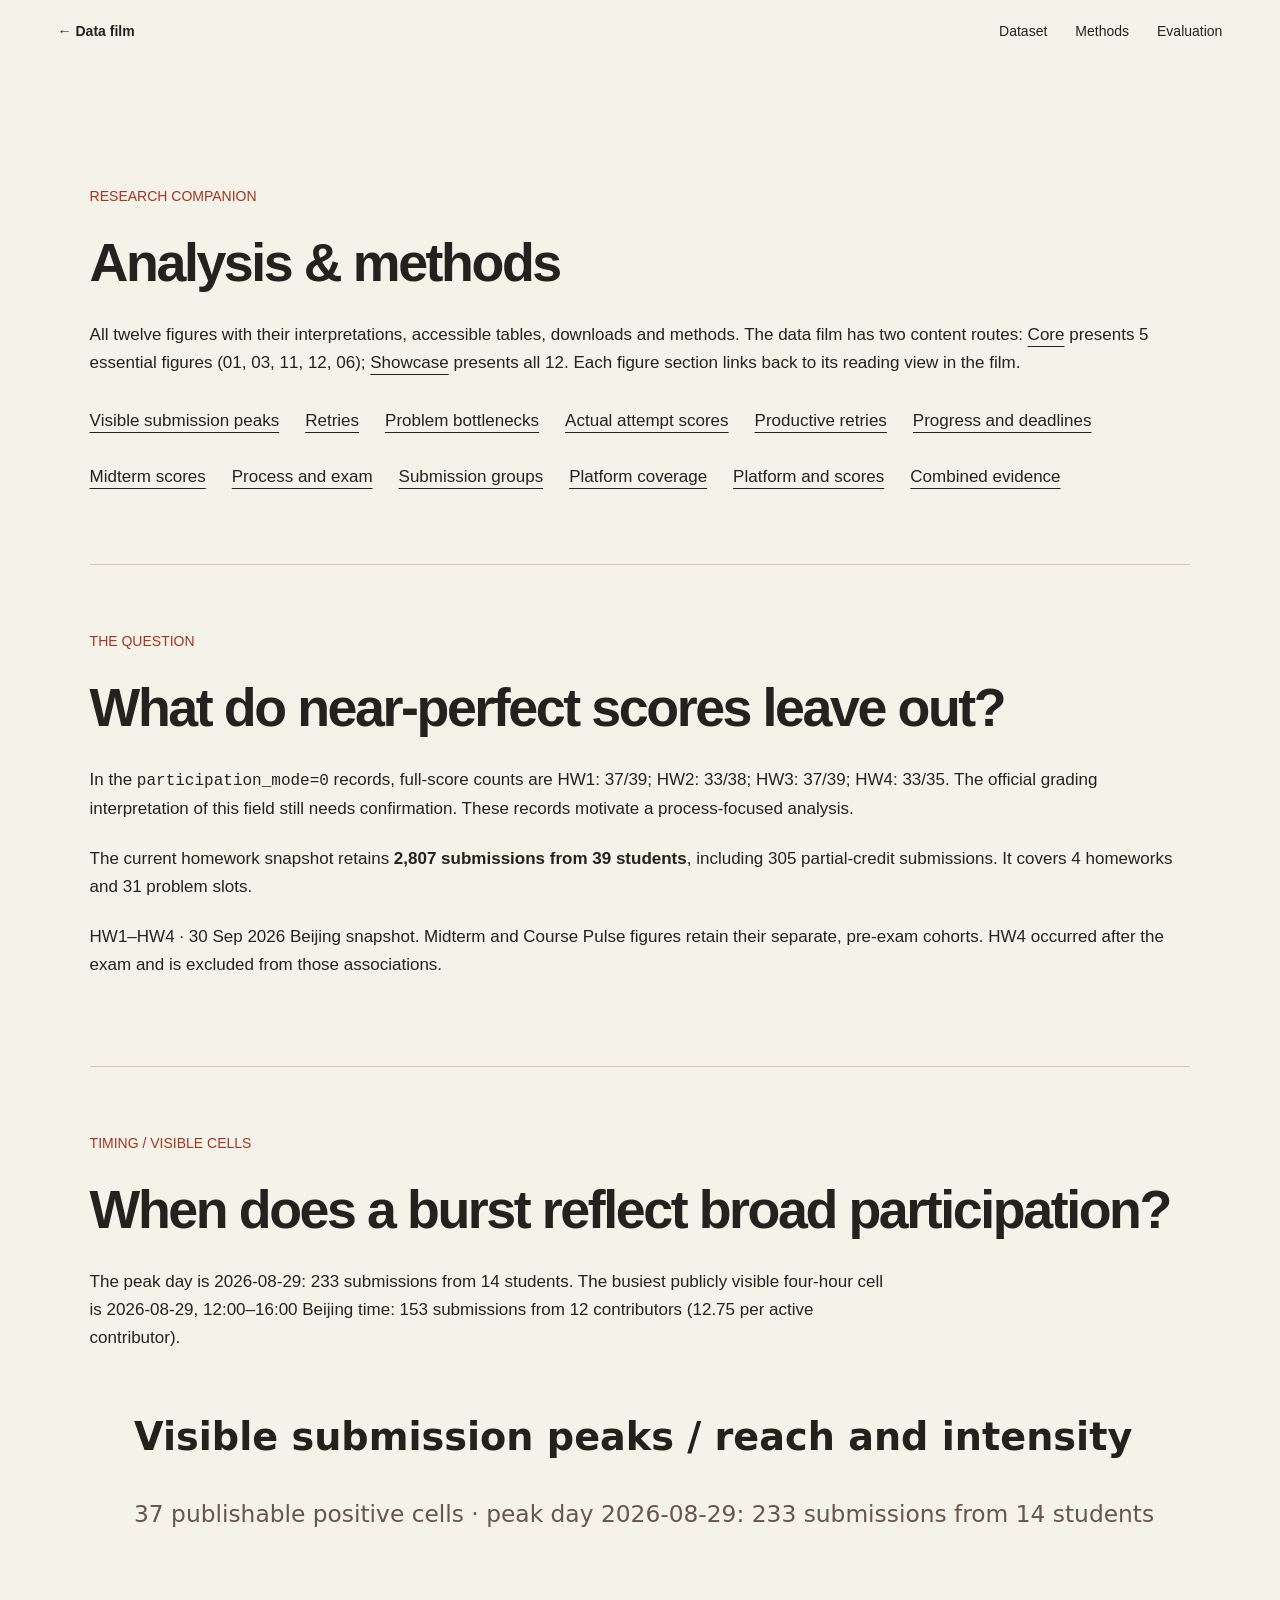
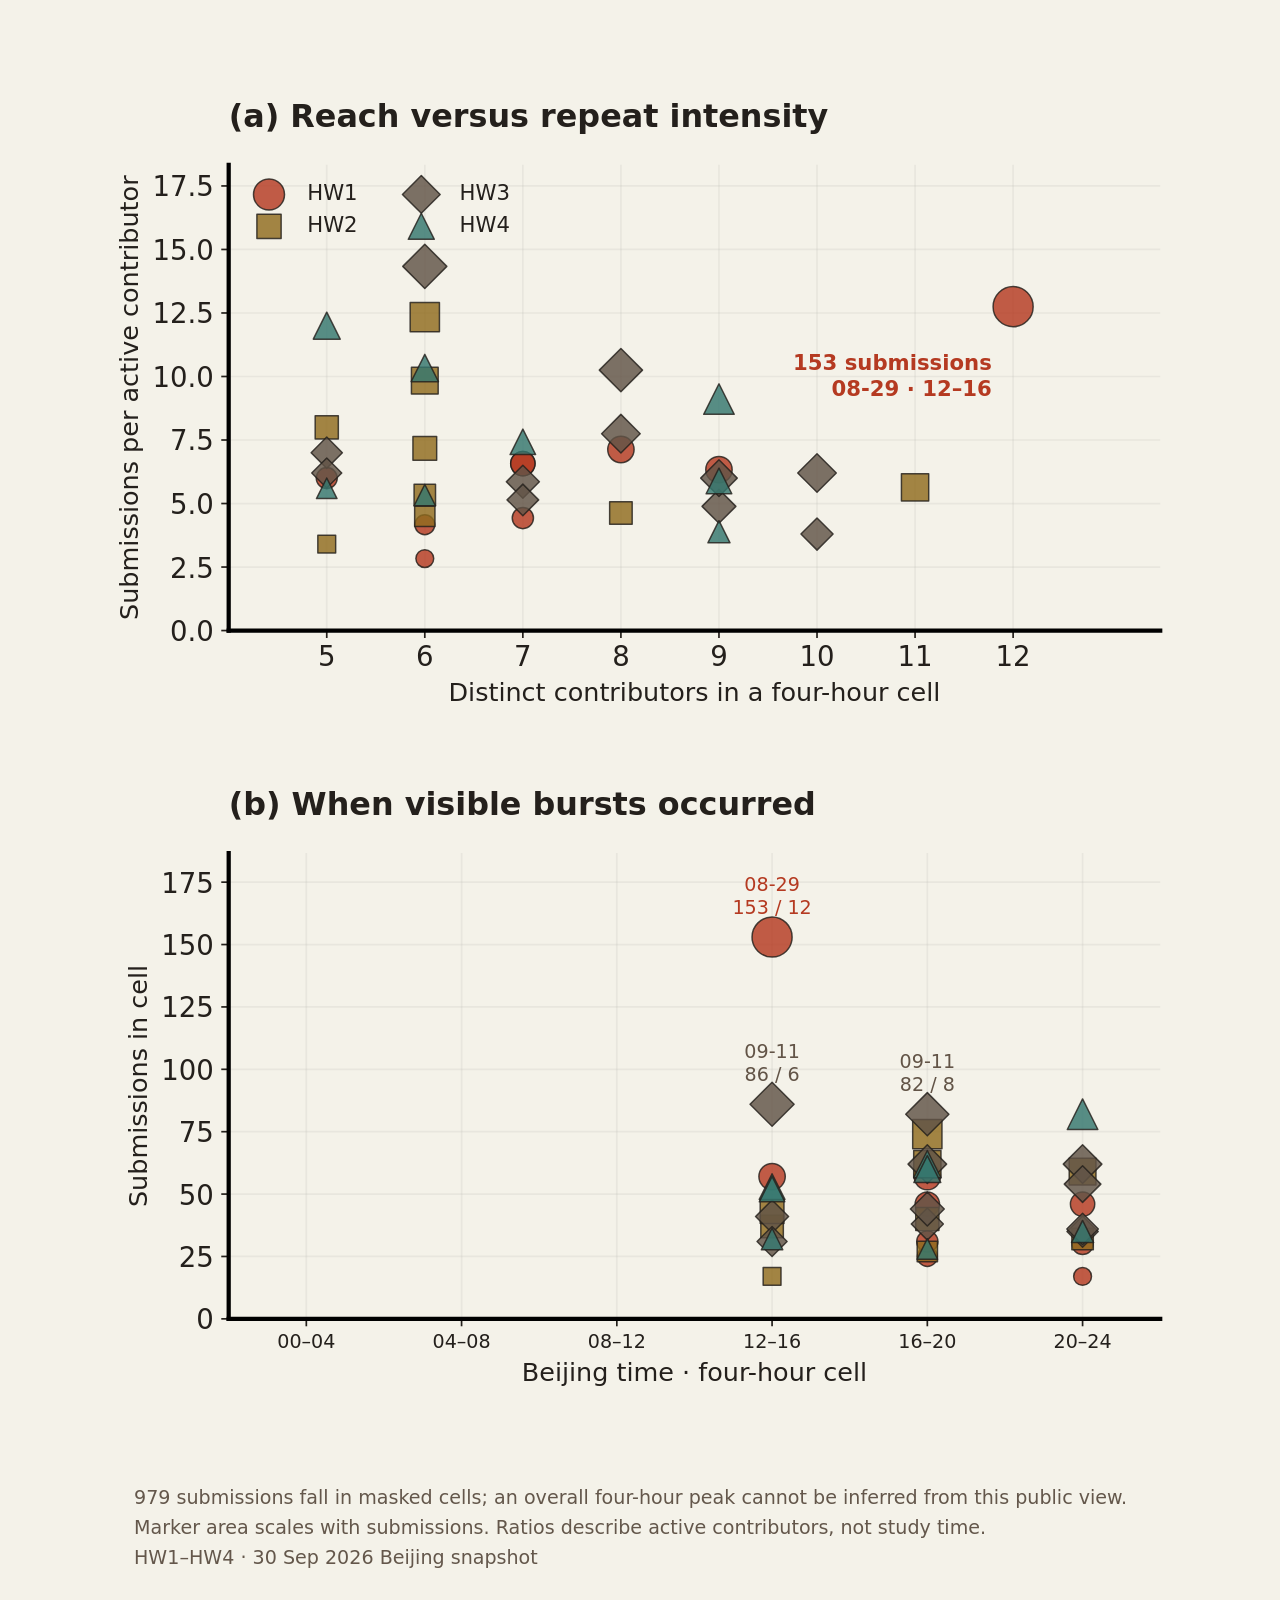
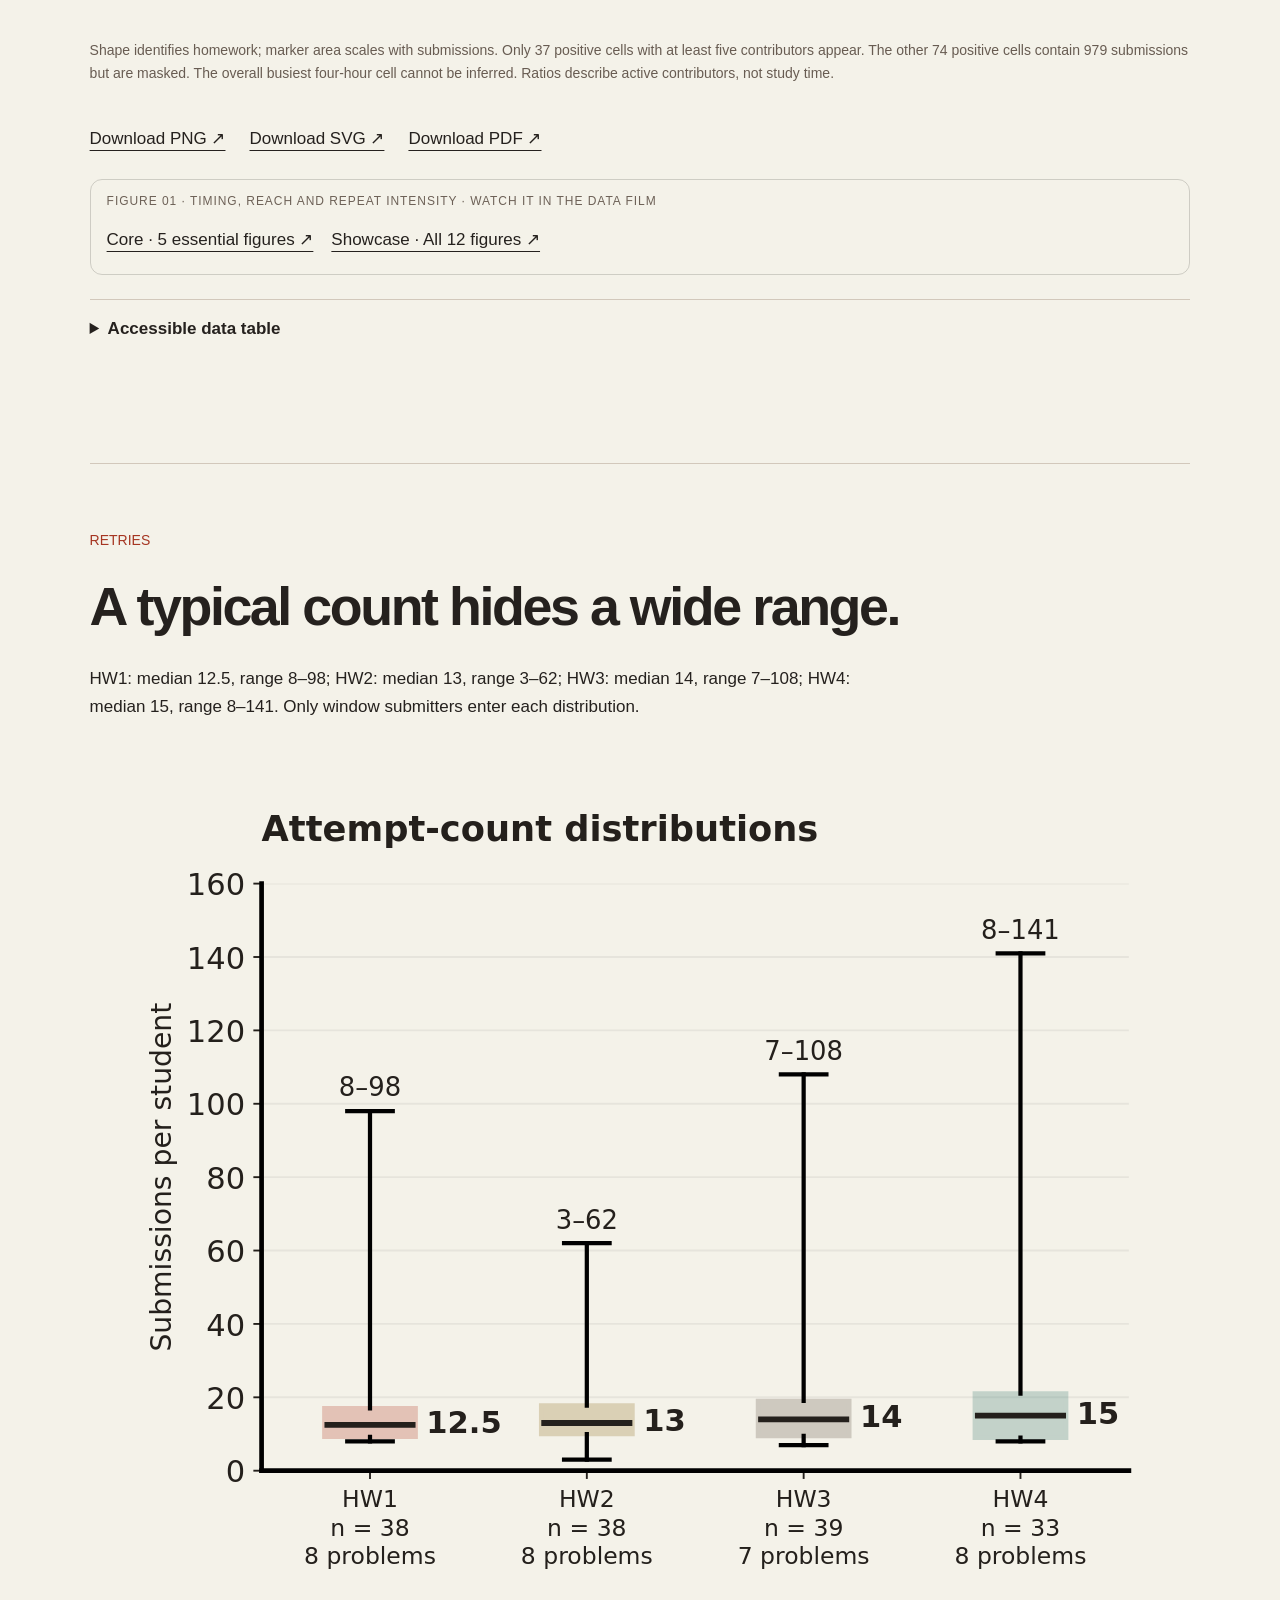
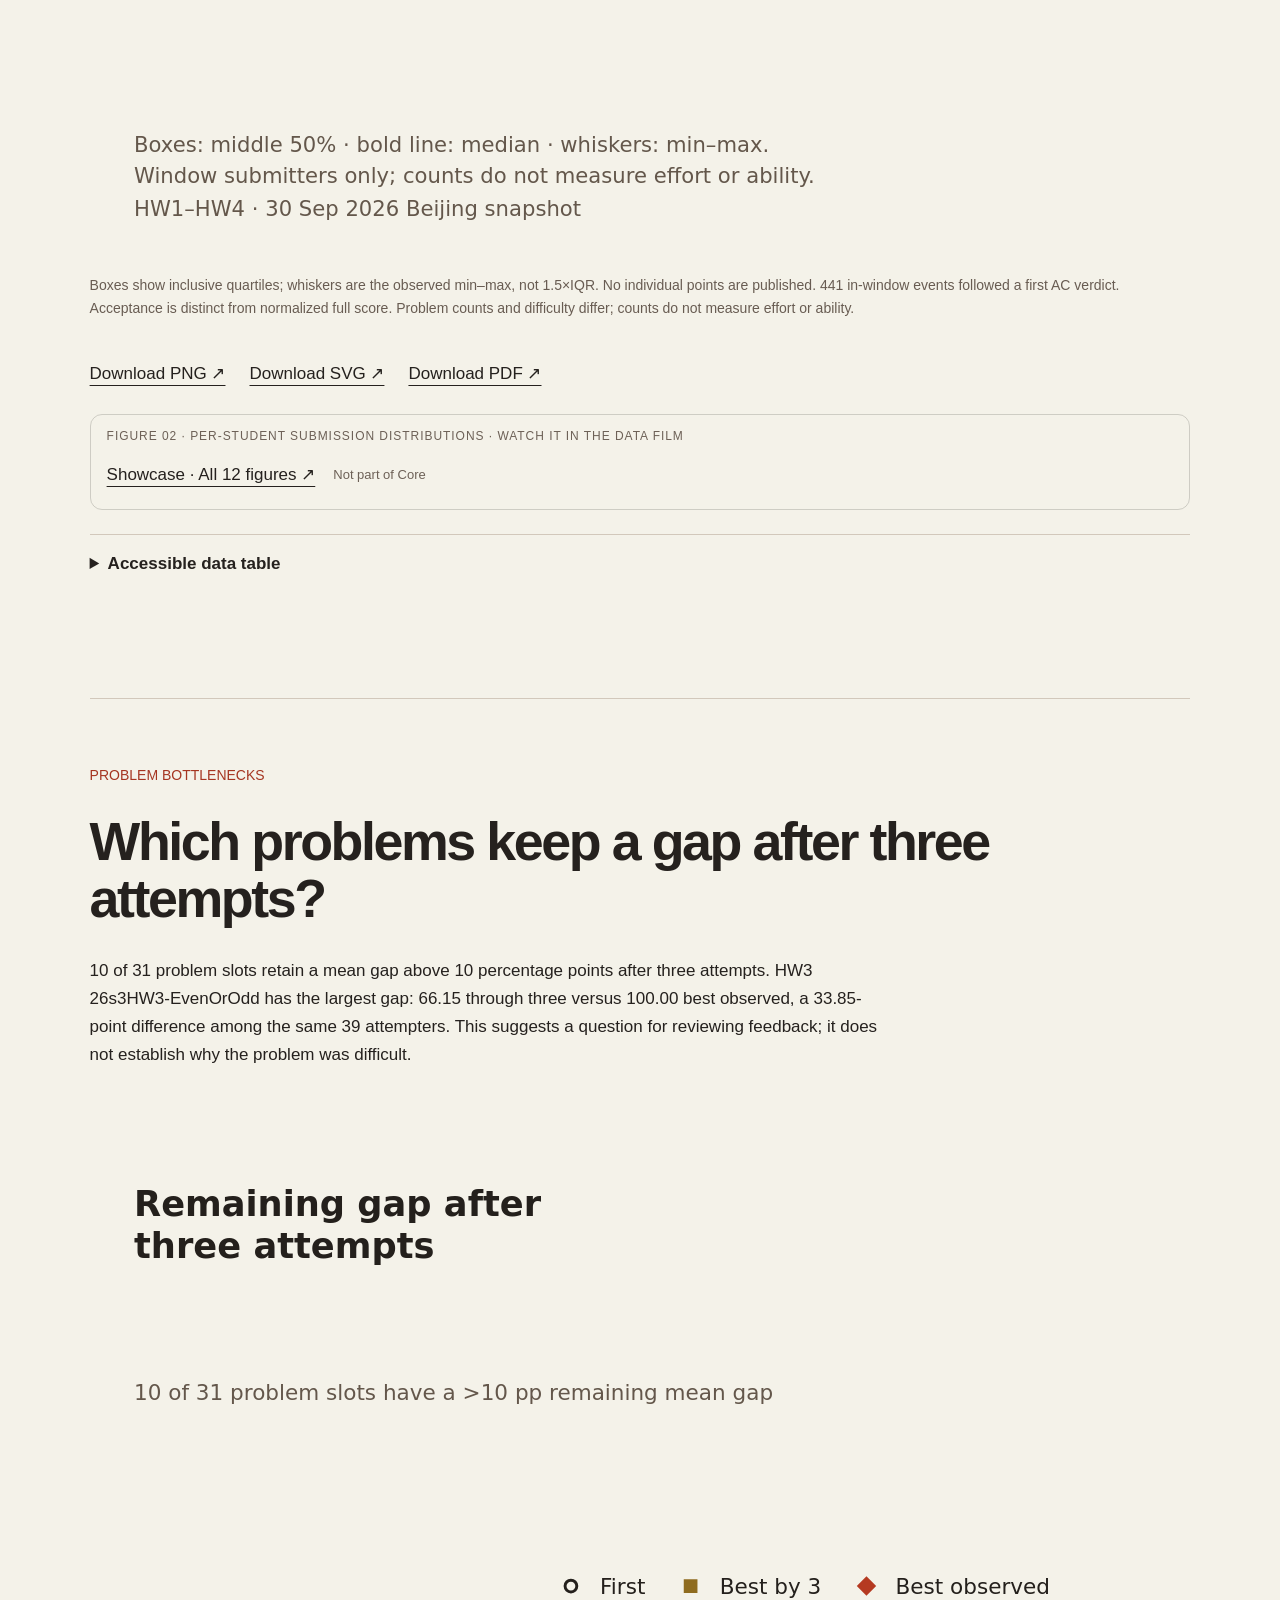
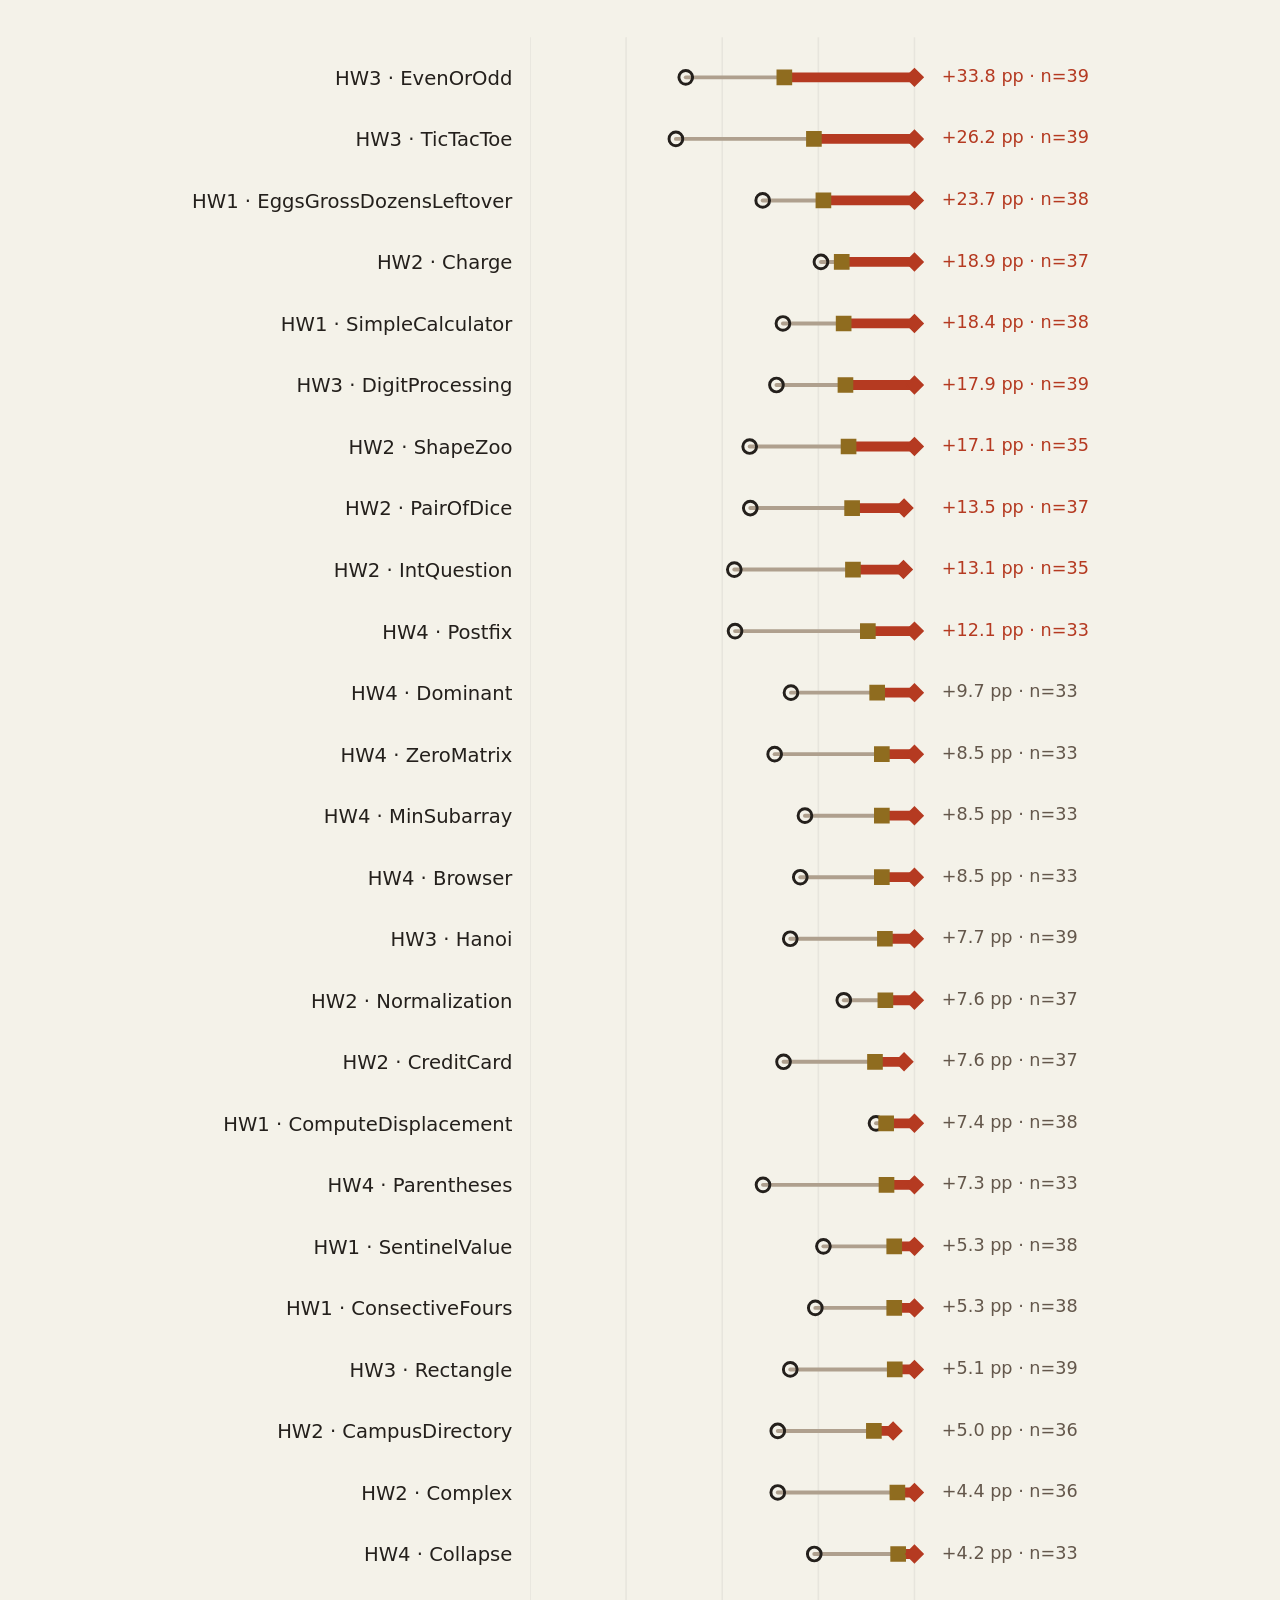
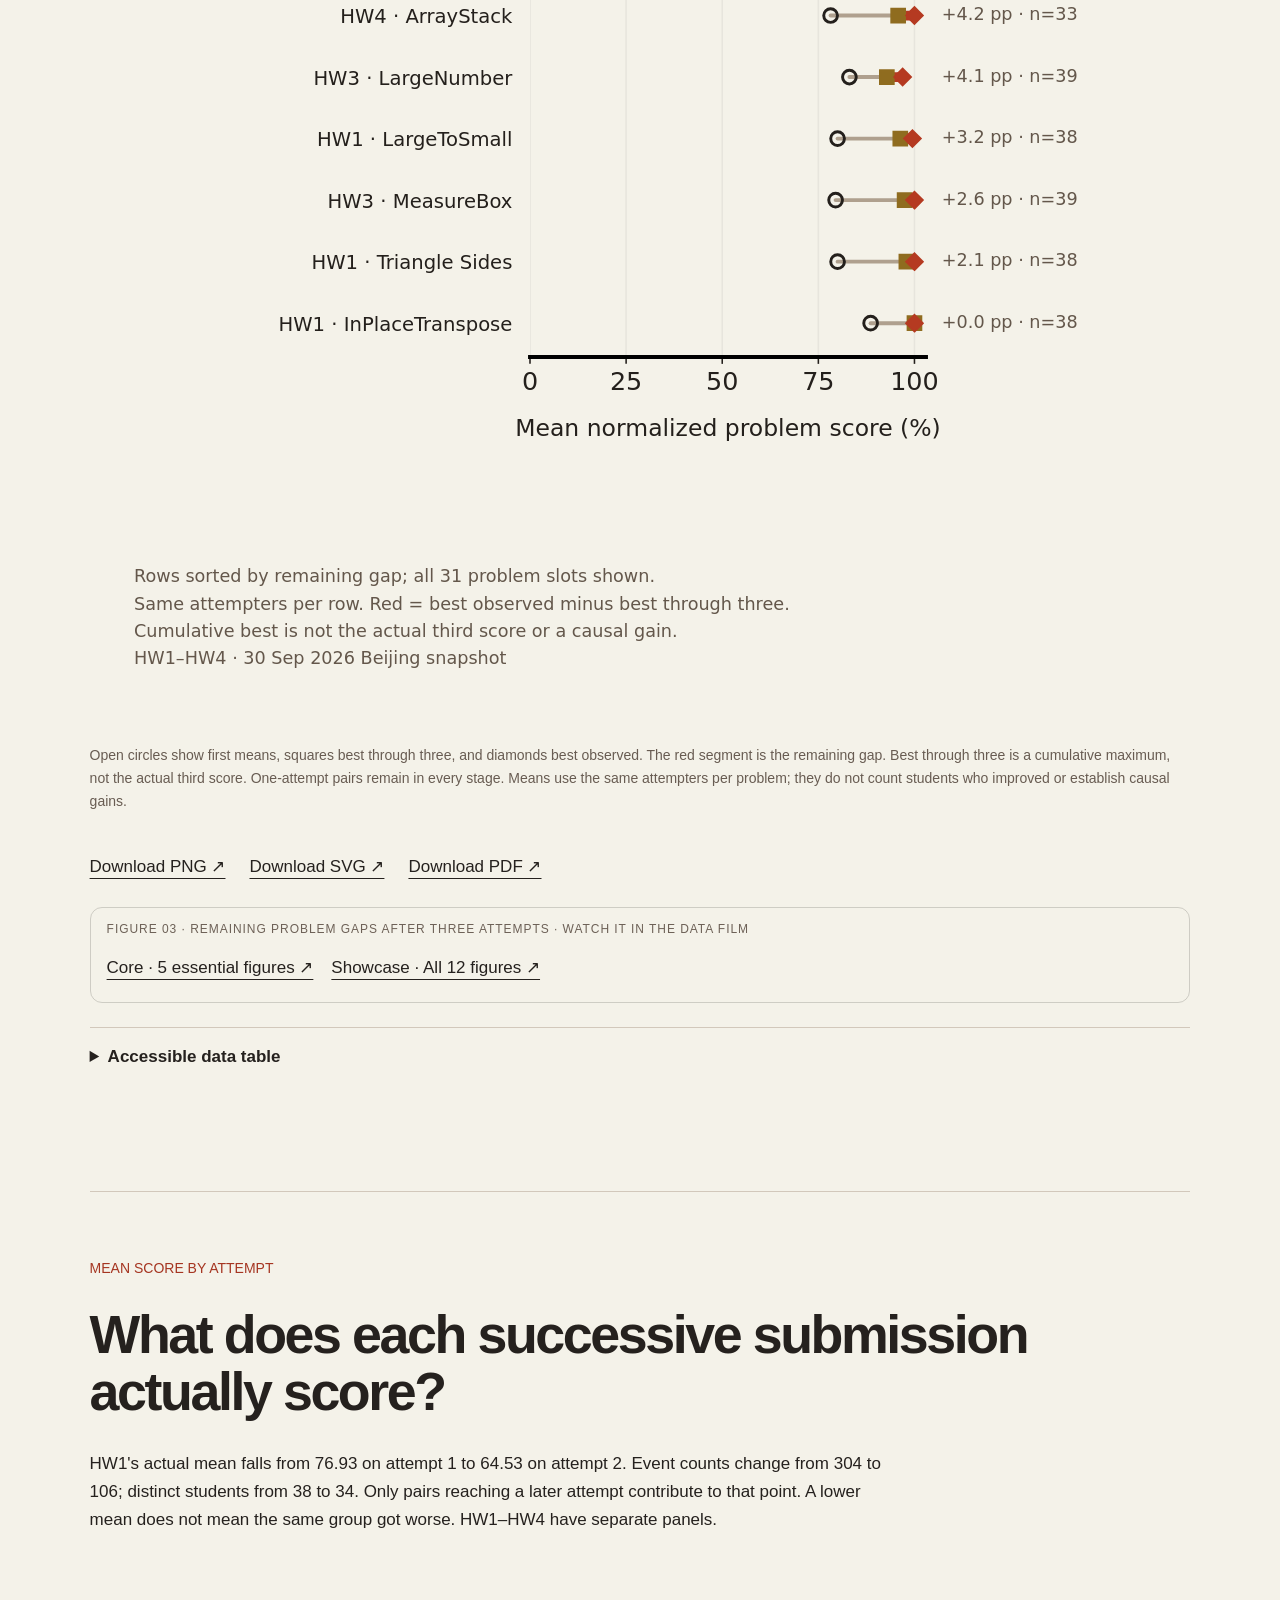
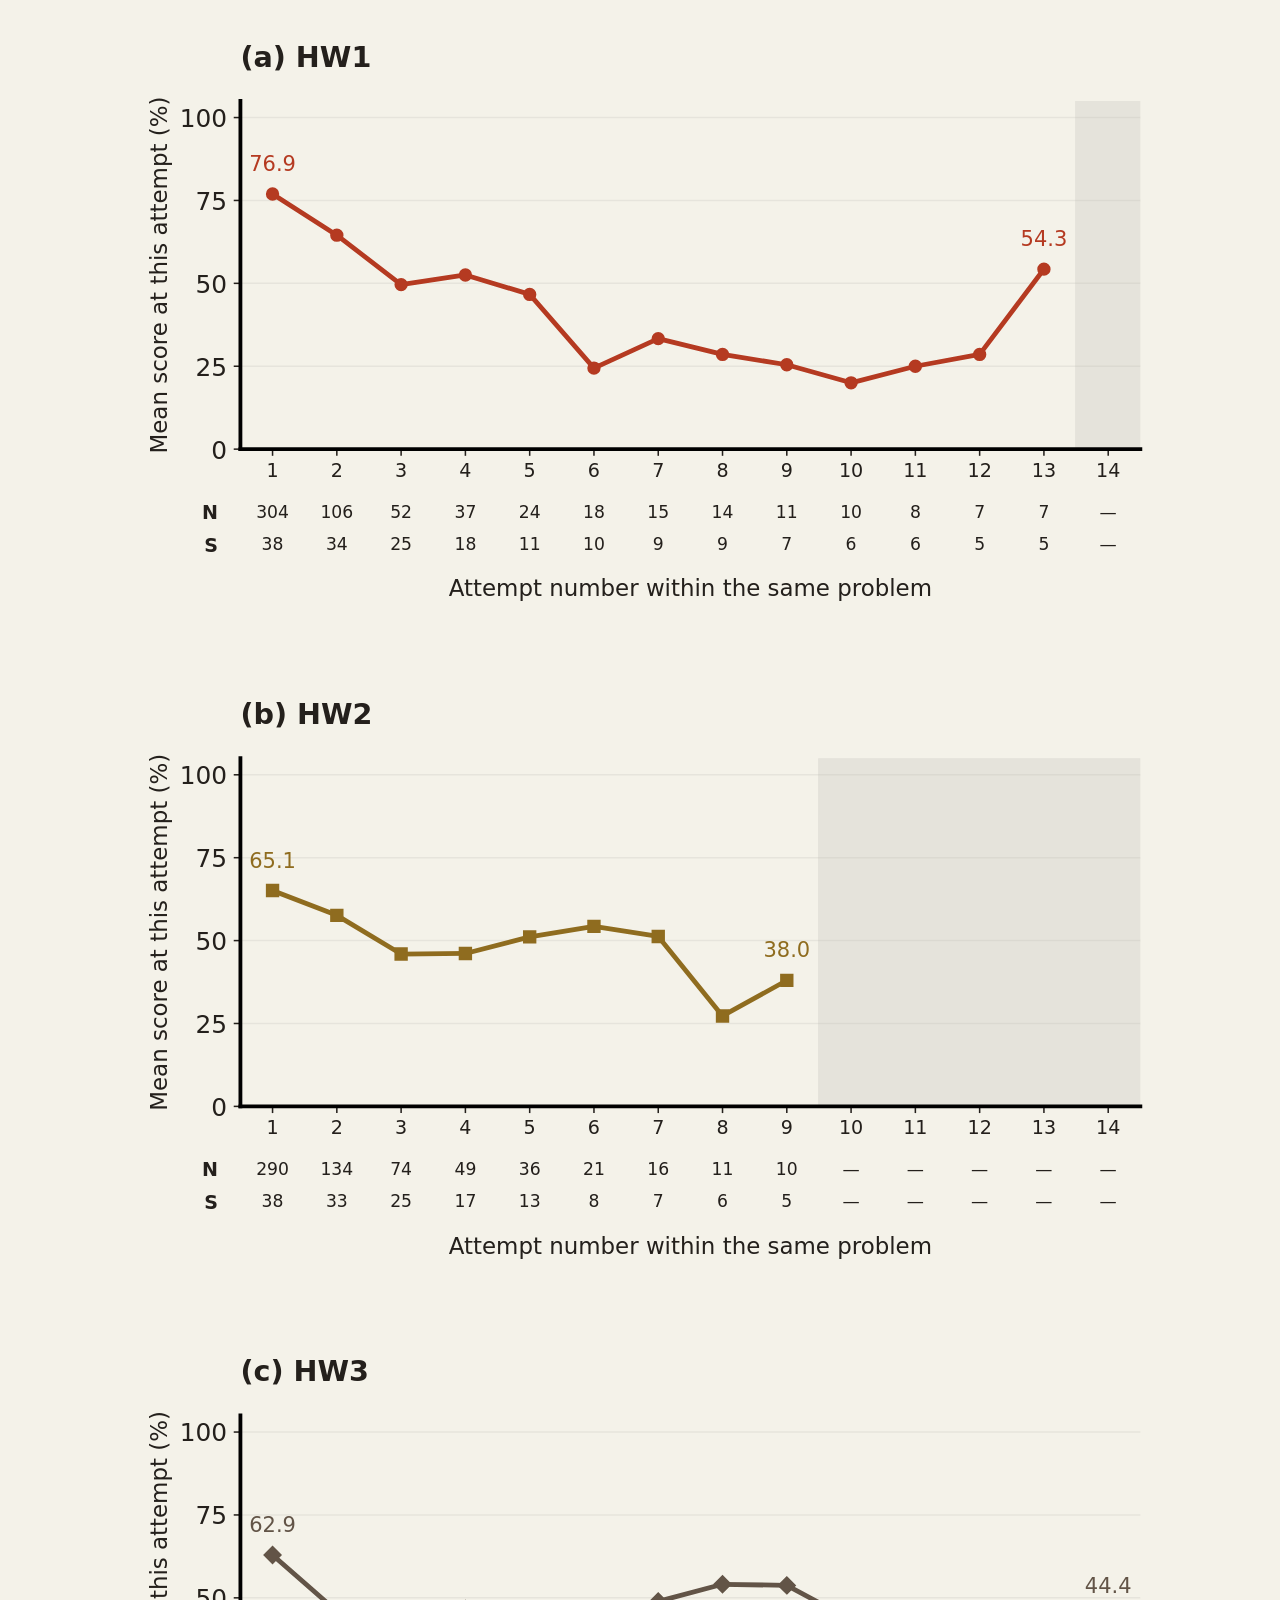
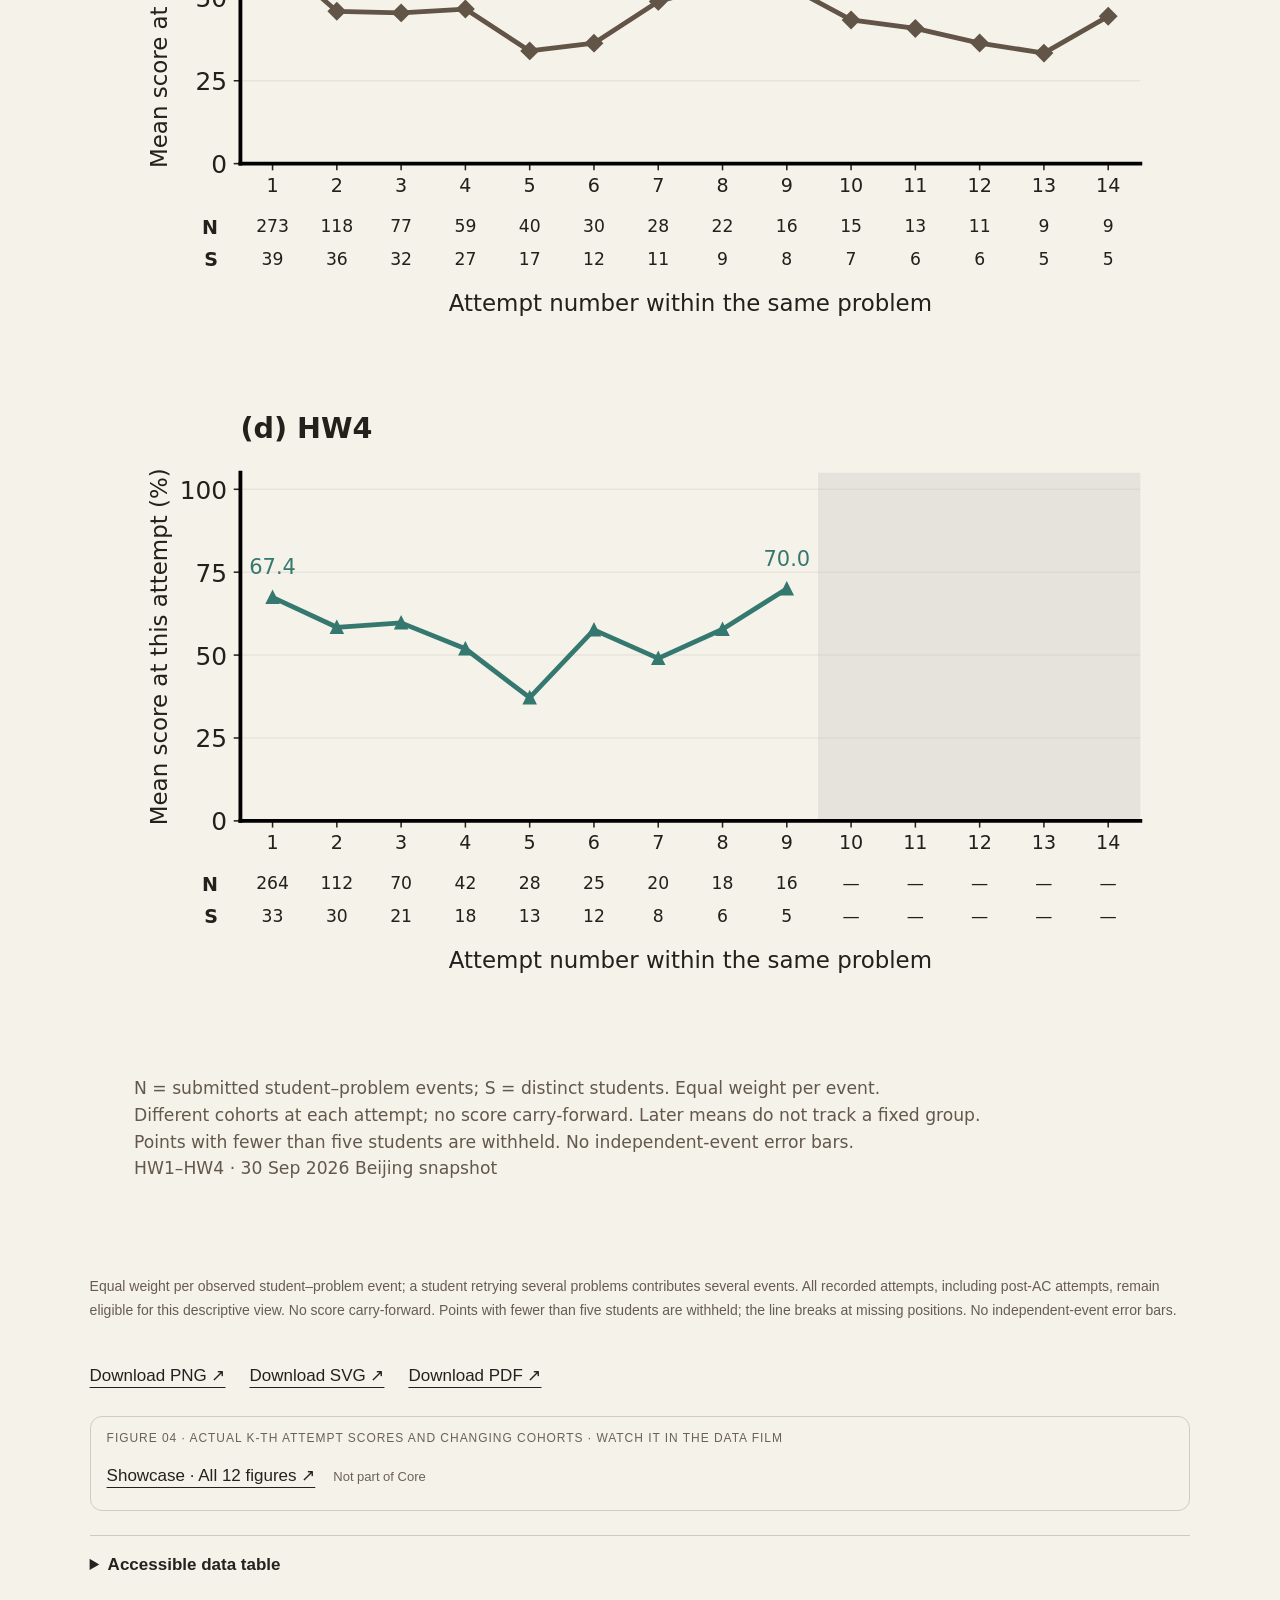
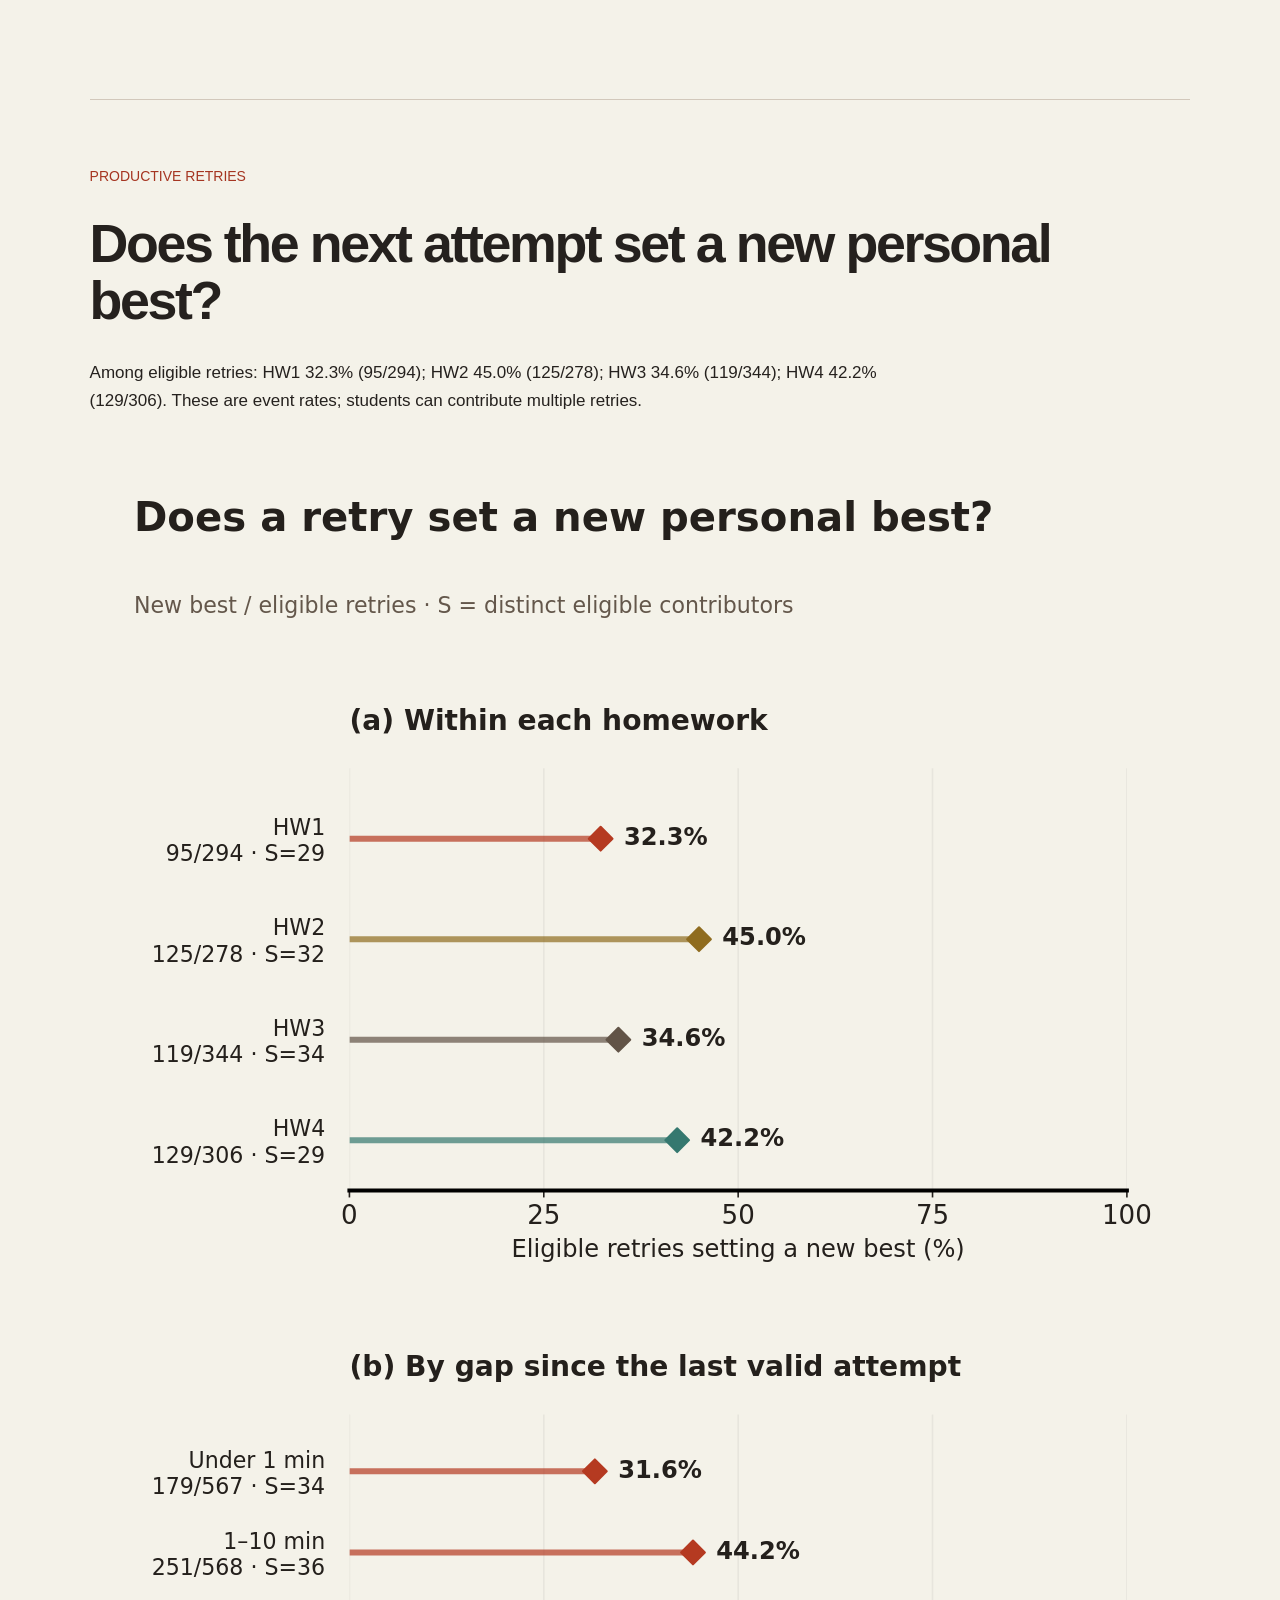
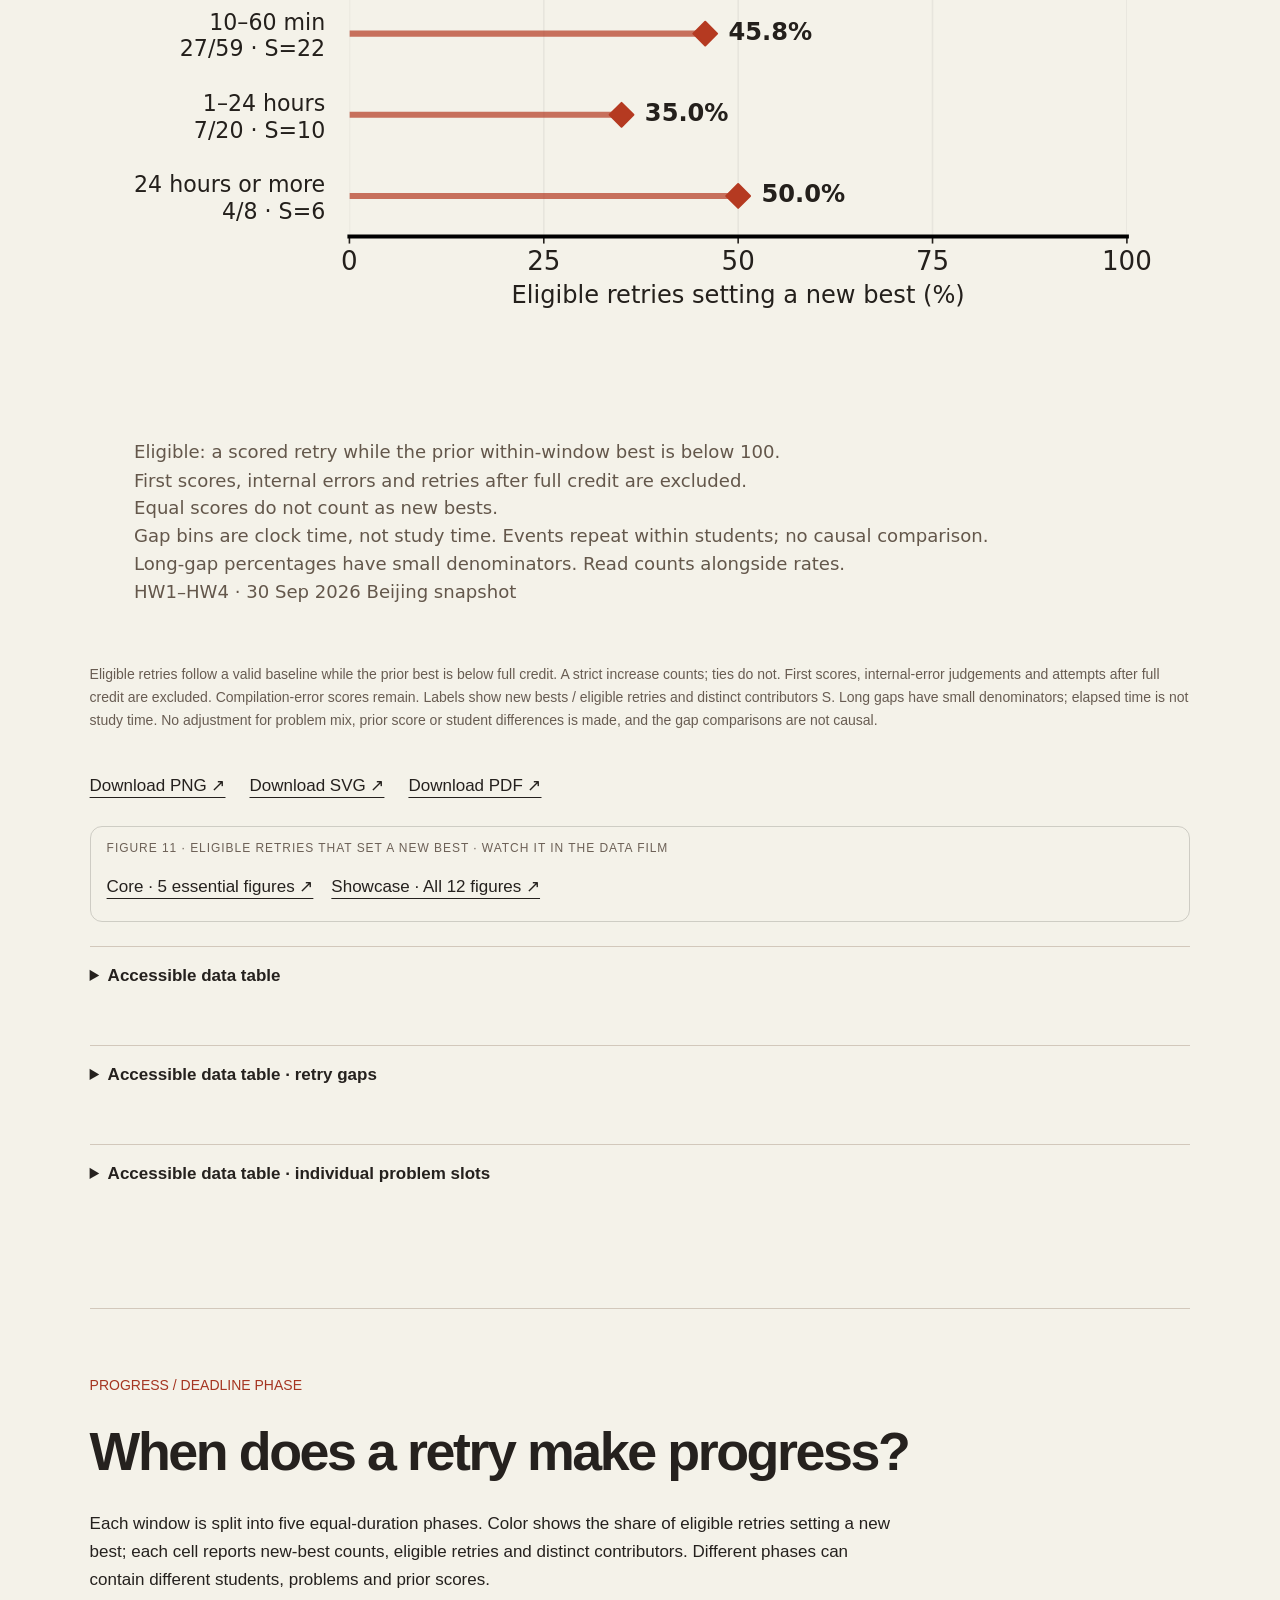
==== commit 000a79c1: "Add Core and Showcase content routes to the data film The film now separates what it presents from h" ====
--- a/analysis.html
+++ b/analysis.html
@@ -9,7 +9,7 @@
 <body class="analysis-page" data-surface="paper">
 <a class="skip" href="#evidence">Skip to analysis</a>
 <header class="topbar">
-<a href="index.html">← Data film</a>
+<a href="index.html?content=core" data-film-back>← Data film</a>
 <nav aria-label="Analysis navigation">
 <a href="#dataset">Dataset</a>
 <a href="#midterm-plan">Methods</a>
@@ -20,7 +20,7 @@
 <section>
 <p class="eyebrow">RESEARCH COMPANION</p>
 <h1>Analysis &amp; methods</h1>
-<p>Ten featured chapters and twelve downloadable figures, including the midterm distribution and submission-group comparison retained here as context.</p>
+<p>All twelve figures with their interpretations, accessible tables, downloads and methods. The data film has two content routes: <a href="index.html?content=core">Core</a> presents 5 essential figures (01, 03, 11, 12, 06); <a href="index.html?content=showcase">Showcase</a> presents all 12. Each figure section links back to its reading view in the film.</p>
 <nav class="analysis-toc" aria-label="Chart analysis">
 <a href="#timing">Visible submission peaks</a>
 <a href="#retries">Retries</a>
@@ -56,8 +56,8 @@
 <p class="reading">The peak day is 2026-08-29: 233 submissions from 14 students. The busiest publicly visible four-hour cell is 2026-08-29, 12:00–16:00 Beijing time: 153 submissions from 12 contributors (12.75 per active contributor).</p>
 <figure>
 <picture>
-<source media="(max-width: 900px)" srcset="assets/figures/01-calendar-mobile.svg">
-<img src="assets/figures/01-calendar.svg" alt="Reach versus repeat intensity, and submissions by Beijing time. The peak day is 2026-08-29: 233 submissions from 14 students. The busiest publicly visible four-hour cell is 2026-08-29, 12:00–16:00 Beijing time: 153 submissions from 12 contributors (12.75 per active contributor)." loading="lazy">
+<source media="(max-width: 900px)" srcset="assets/figures/01-calendar-mobile.svg" width="518" height="864">
+<img src="assets/figures/01-calendar.svg" alt="Reach versus repeat intensity, and submissions by Beijing time. The peak day is 2026-08-29: 233 submissions from 14 students. The busiest publicly visible four-hour cell is 2026-08-29, 12:00–16:00 Beijing time: 153 submissions from 12 contributors (12.75 per active contributor)." width="1044" height="554" loading="lazy">
 </picture>
 <figcaption>Shape identifies homework; marker area scales with submissions. Only 37 positive cells with at least five contributors appear. The other 74 positive cells contain 979 submissions but are masked. The overall busiest four-hour cell cannot be inferred. Ratios describe active contributors, not study time.</figcaption>
 </figure>
@@ -66,6 +66,11 @@
 <a href="assets/figures/01-calendar.svg" download>Download SVG ↗</a>
 <a href="assets/figures/01-calendar.pdf" download>Download PDF ↗</a>
 </div>
+<nav class="film-return" aria-label="Figure 01 in the data film">
+<span class="fr-k">Figure 01 · Timing, reach and repeat intensity · watch it in the data film</span>
+<a href="index.html?content=core#figure-01" data-content="core">Core · 5 essential figures ↗</a>
+<a href="index.html?content=showcase#figure-01" data-content="showcase">Showcase · All 12 figures ↗</a>
+</nav>
 <details>
 <summary>Accessible data table</summary>
 <div class="table-scroll">
@@ -1567,8 +1572,8 @@
 <p class="reading">HW1: median 12.5, range 8–98; HW2: median 13, range 3–62; HW3: median 14, range 7–108; HW4: median 15, range 8–141. Only window submitters enter each distribution.</p>
 <figure>
 <picture>
-<source media="(max-width: 900px)" srcset="assets/figures/02-attempts-mobile.svg">
-<img src="assets/figures/02-attempts.svg" alt="Four per-student submission-count distributions. HW1: median 12.5, range 8–98; HW2: median 13, range 3–62; HW3: median 14, range 7–108; HW4: median 15, range 8–141" loading="lazy">
+<source media="(max-width: 900px)" srcset="assets/figures/02-attempts-mobile.svg" width="468" height="468">
+<img src="assets/figures/02-attempts.svg" alt="Four per-student submission-count distributions. HW1: median 12.5, range 8–98; HW2: median 13, range 3–62; HW3: median 14, range 7–108; HW4: median 15, range 8–141" width="720" height="446" loading="lazy">
 </picture>
 <figcaption>Boxes show inclusive quartiles; whiskers are the observed min–max, not 1.5×IQR. No individual points are published. 441 in-window events followed a first AC verdict. Acceptance is distinct from normalized full score. Problem counts and difficulty differ; counts do not measure effort or ability.</figcaption>
 </figure>
@@ -1577,6 +1582,11 @@
 <a href="assets/figures/02-attempts.svg" download>Download SVG ↗</a>
 <a href="assets/figures/02-attempts.pdf" download>Download PDF ↗</a>
 </div>
+<nav class="film-return" aria-label="Figure 02 in the data film">
+<span class="fr-k">Figure 02 · Per-student submission distributions · watch it in the data film</span>
+<a href="index.html?content=showcase#figure-02" data-content="showcase">Showcase · All 12 figures ↗</a>
+<span class="fr-note">Not part of Core</span>
+</nav>
 <details>
 <summary>Accessible data table</summary>
 <div class="table-scroll">
@@ -1656,8 +1666,8 @@
 <p class="reading">10 of 31 problem slots retain a mean gap above 10 percentage points after three attempts. HW3 26s3HW3-EvenOrOdd has the largest gap: 66.15 through three versus 100.00 best observed, a 33.85-point difference among the same 39 attempters. This suggests a question for reviewing feedback; it does not establish why the problem was difficult.</p>
 <figure class="score-detail">
 <picture>
-<source media="(max-width: 900px)" srcset="assets/figures/03-score-progression-mobile.svg">
-<img src="assets/figures/03-score-progression.svg" alt="All 31 problem slots ranked by the remaining mean gap after three attempts." loading="lazy">
+<source media="(max-width: 900px)" srcset="assets/figures/03-score-progression-mobile.svg" width="562" height="1440">
+<img src="assets/figures/03-score-progression.svg" alt="All 31 problem slots ranked by the remaining mean gap after three attempts." width="828" height="1080" loading="lazy">
 </picture>
 <figcaption>Open circles show first means, squares best through three, and diamonds best observed. The red segment is the remaining gap. Best through three is a cumulative maximum, not the actual third score. One-attempt pairs remain in every stage. Means use the same attempters per problem; they do not count students who improved or establish causal gains.</figcaption>
 </figure>
@@ -1666,6 +1676,11 @@
 <a href="assets/figures/03-score-progression.svg" download>Download SVG ↗</a>
 <a href="assets/figures/03-score-progression.pdf" download>Download PDF ↗</a>
 </div>
+<nav class="film-return" aria-label="Figure 03 in the data film">
+<span class="fr-k">Figure 03 · Remaining problem gaps after three attempts · watch it in the data film</span>
+<a href="index.html?content=core#figure-03" data-content="core">Core · 5 essential figures ↗</a>
+<a href="index.html?content=showcase#figure-03" data-content="showcase">Showcase · All 12 figures ↗</a>
+</nav>
 <details>
 <summary>Accessible data table</summary>
 <div class="table-scroll">
@@ -2042,8 +2057,8 @@
 <p class="reading">HW1's actual mean falls from 76.93 on attempt 1 to 64.53 on attempt 2. Event counts change from 304 to 106; distinct students from 38 to 34. Only pairs reaching a later attempt contribute to that point. A lower mean does not mean the same group got worse. HW1–HW4 have separate panels.</p>
 <figure>
 <picture>
-<source media="(max-width: 900px)" srcset="assets/figures/04-attempt-scores-mobile.svg">
-<img src="assets/figures/04-attempt-scores.svg" alt="Four panels of actual nth-attempt means, with event counts N and distinct student counts S." loading="lazy">
+<source media="(max-width: 900px)" srcset="assets/figures/04-attempt-scores-mobile.svg" width="576" height="1512">
+<img src="assets/figures/04-attempt-scores.svg" alt="Four panels of actual nth-attempt means, with event counts N and distinct student counts S." width="1080" height="864" loading="lazy">
 </picture>
 <figcaption>Equal weight per observed student–problem event; a student retrying several problems contributes several events. All recorded attempts, including post-AC attempts, remain eligible for this descriptive view. No score carry-forward. Points with fewer than five students are withheld; the line breaks at missing positions. No independent-event error bars.</figcaption>
 </figure>
@@ -2052,6 +2067,11 @@
 <a href="assets/figures/04-attempt-scores.svg" download>Download SVG ↗</a>
 <a href="assets/figures/04-attempt-scores.pdf" download>Download PDF ↗</a>
 </div>
+<nav class="film-return" aria-label="Figure 04 in the data film">
+<span class="fr-k">Figure 04 · Actual k-th attempt scores and changing cohorts · watch it in the data film</span>
+<a href="index.html?content=showcase#figure-04" data-content="showcase">Showcase · All 12 figures ↗</a>
+<span class="fr-note">Not part of Core</span>
+</nav>
 <details>
 <summary>Accessible data table</summary>
 <div class="table-scroll">
@@ -2398,8 +2418,8 @@
 <p class="reading">Among eligible retries: HW1 32.3% (95/294); HW2 45.0% (125/278); HW3 34.6% (119/344); HW4 42.2% (129/306). These are event rates; students can contribute multiple retries.</p>
 <figure>
 <picture>
-<source media="(max-width: 900px)" srcset="assets/figures/11-retry-productivity-mobile.svg">
-<img src="assets/figures/11-retry-productivity.svg" alt="Rates of setting a new personal best, by homework and elapsed retry gap. HW1 32.3% (95/294); HW2 45.0% (125/278); HW3 34.6% (119/344); HW4 42.2% (129/306)" loading="lazy">
+<source media="(max-width: 900px)" srcset="assets/figures/11-retry-productivity-mobile.svg" width="547" height="893">
+<img src="assets/figures/11-retry-productivity.svg" alt="Rates of setting a new personal best, by homework and elapsed retry gap. HW1 32.3% (95/294); HW2 45.0% (125/278); HW3 34.6% (119/344); HW4 42.2% (129/306)" width="1066" height="569" loading="lazy">
 </picture>
 <figcaption>Eligible retries follow a valid baseline while the prior best is below full credit. A strict increase counts; ties do not. First scores, internal-error judgements and attempts after full credit are excluded. Compilation-error scores remain. Labels show new bests / eligible retries and distinct contributors S. Long gaps have small denominators; elapsed time is not study time. No adjustment for problem mix, prior score or student differences is made, and the gap comparisons are not causal.</figcaption>
 </figure>
@@ -2408,6 +2428,11 @@
 <a href="assets/figures/11-retry-productivity.svg" download>Download SVG ↗</a>
 <a href="assets/figures/11-retry-productivity.pdf" download>Download PDF ↗</a>
 </div>
+<nav class="film-return" aria-label="Figure 11 in the data film">
+<span class="fr-k">Figure 11 · Eligible retries that set a new best · watch it in the data film</span>
+<a href="index.html?content=core#figure-11" data-content="core">Core · 5 essential figures ↗</a>
+<a href="index.html?content=showcase#figure-11" data-content="showcase">Showcase · All 12 figures ↗</a>
+</nav>
 <details>
 <summary>Accessible data table</summary>
 <div class="table-scroll">
@@ -2832,8 +2857,8 @@
 <p class="reading">Each window is split into five equal-duration phases. Color shows the share of eligible retries setting a new best; each cell reports new-best counts, eligible retries and distinct contributors. Different phases can contain different students, problems and prior scores.</p>
 <figure>
 <picture>
-<source media="(max-width: 900px)" srcset="assets/figures/12-deadline-progress-mobile.svg">
-<img src="assets/figures/12-deadline-progress.svg" alt="New-best retry rates across five equal-duration phases of HW1–HW4. Hatched cells are withheld." loading="lazy">
+<source media="(max-width: 900px)" srcset="assets/figures/12-deadline-progress-mobile.svg" width="619" height="734">
+<img src="assets/figures/12-deadline-progress.svg" alt="New-best retry rates across five equal-duration phases of HW1–HW4. Hatched cells are withheld." width="1066" height="619" loading="lazy">
 </picture>
 <figcaption>Opening is 0%; the exact deadline is in the last phase. Bin durations differ across homeworks; raw counts are not equal hourly rates across rows. Hatched cells mean fewer than five contributors or secondary suppression, not zero. Configured deadlines are used; individual extensions are unavailable. Timing does not identify a deadline effect.</figcaption>
 </figure>
@@ -2842,6 +2867,11 @@
 <a href="assets/figures/12-deadline-progress.svg" download>Download SVG ↗</a>
 <a href="assets/figures/12-deadline-progress.pdf" download>Download PDF ↗</a>
 </div>
+<nav class="film-return" aria-label="Figure 12 in the data film">
+<span class="fr-k">Figure 12 · Retry progress within the homework window · watch it in the data film</span>
+<a href="index.html?content=core#figure-12" data-content="core">Core · 5 essential figures ↗</a>
+<a href="index.html?content=showcase#figure-12" data-content="showcase">Showcase · All 12 figures ↗</a>
+</nav>
 <details>
 <summary>Accessible data table</summary>
 <div class="table-scroll">
@@ -3077,8 +3107,8 @@
 <p class="caution">26 matched students from a 41-member eligible roster; 15 grades were not in the supplied excerpt. This is a partial, non-random cohort, not the class grade distribution.</p>
 <figure>
 <picture>
-<source media="(max-width: 900px)" srcset="assets/figures/05-midterm-distribution-mobile.svg">
-<img src="assets/figures/05-midterm-distribution.svg" alt="Midterm score categories: 5 below 80, 5 from 80 to below 90, 10 from 90 to below 100, and 6 at 100 or above. 26 available grades." loading="lazy">
+<source media="(max-width: 900px)" srcset="assets/figures/05-midterm-distribution-mobile.svg" width="475" height="490">
+<img src="assets/figures/05-midterm-distribution.svg" alt="Midterm score categories: 5 below 80, 5 from 80 to below 90, 10 from 90 to below 100, and 6 at 100 or above. 26 available grades." width="720" height="446" loading="lazy">
 </picture>
 <figcaption>Each bar counts students, not submissions. Categories have unequal widths and are not a density histogram. Every displayed group contains at least five students.</figcaption>
 </figure>
@@ -3087,6 +3117,11 @@
 <a href="assets/figures/05-midterm-distribution.svg" download>Download SVG ↗</a>
 <a href="assets/figures/05-midterm-distribution.pdf" download>Download PDF ↗</a>
 </div>
+<nav class="film-return" aria-label="Figure 05 in the data film">
+<span class="fr-k">Figure 05 · Midterm score distribution · watch it in the data film</span>
+<a href="index.html?content=showcase#figure-05" data-content="showcase">Showcase · All 12 figures ↗</a>
+<span class="fr-note">Not part of Core</span>
+</nav>
 <details>
 <summary>Accessible data table · midterm distribution</summary>
 <div class="table-scroll">
@@ -3132,8 +3167,8 @@
 <p>All selected homework windows end before the user-confirmed exam start.</p>
 <figure>
 <picture>
-<source media="(max-width: 900px)" srcset="assets/figures/06-midterm-associations-mobile.svg">
-<img src="assets/figures/06-midterm-associations.svg" alt="Robustness chart for three homework-behavior correlations with midterm score: main 26-student Spearman rho and 95 percent paired bootstrap intervals, leave-one-out ranges, all-23-problem subset, and discrepancy-excluded subset. Final-day share is negative in every check." loading="lazy">
+<source media="(max-width: 900px)" srcset="assets/figures/06-midterm-associations-mobile.svg" width="490" height="850">
+<img src="assets/figures/06-midterm-associations.svg" alt="Robustness chart for three homework-behavior correlations with midterm score: main 26-student Spearman rho and 95 percent paired bootstrap intervals, leave-one-out ranges, all-23-problem subset, and discrepancy-excluded subset. Final-day share is negative in every check." width="778" height="655" loading="lazy">
 </picture>
 <figcaption>One observation per student in each calculation. The 95% percentile intervals come from 5,000 paired-student bootstrap draws with a fixed seed. Leave-one-out ranges are a separate sensitivity diagnostic, not confidence intervals. The 23-person full-coverage and 24-person discrepancy-excluded subsets change cohort composition. No adjusted, predictive or causal model is fitted; non-random grade availability and multiple comparisons remain limitations.</figcaption>
 </figure>
@@ -3142,6 +3177,11 @@
 <a href="assets/figures/06-midterm-associations.svg" download>Download SVG ↗</a>
 <a href="assets/figures/06-midterm-associations.pdf" download>Download PDF ↗</a>
 </div>
+<nav class="film-return" aria-label="Figure 06 in the data film">
+<span class="fr-k">Figure 06 · Pre-exam behavior and midterm associations · watch it in the data film</span>
+<a href="index.html?content=core#figure-06" data-content="core">Core · 5 essential figures ↗</a>
+<a href="index.html?content=showcase#figure-06" data-content="showcase">Showcase · All 12 figures ↗</a>
+</nav>
 <details>
 <summary>Accessible data table · associations and sensitivity</summary>
 <div class="table-scroll">
@@ -3237,8 +3277,8 @@
 <p class="reading">Group means are <strong>81.00, 95.27 and 93.92</strong> for under 35, 35–59 and 60 or more submissions. The middle group has the highest mean, while the highest-count group has the highest median. A single summary cannot establish that additional attempts improve an exam score.</p>
 <figure>
 <picture>
-<source media="(max-width: 900px)" srcset="assets/figures/07-midterm-attempt-groups-mobile.svg">
-<img src="assets/figures/07-midterm-attempt-groups.svg" alt="Midterm score middle-50-percent bands for submission groups of 9, 11 and 6 students. Interquartile ranges overlap." loading="lazy">
+<source media="(max-width: 900px)" srcset="assets/figures/07-midterm-attempt-groups-mobile.svg" width="475" height="504">
+<img src="assets/figures/07-midterm-attempt-groups.svg" alt="Midterm score middle-50-percent bands for submission groups of 9, 11 and 6 students. Interquartile ranges overlap." width="720" height="461" loading="lazy">
 </picture>
 <figcaption>Bars span Q1–Q3; the line is the median and the diamond the mean. These are score-dispersion bands, not uncertainty intervals. Cutoffs are descriptive choices, not optimized thresholds, ability classifications or study recommendations. No individual points or extrema are published.</figcaption>
 </figure>
@@ -3247,6 +3287,11 @@
 <a href="assets/figures/07-midterm-attempt-groups.svg" download>Download SVG ↗</a>
 <a href="assets/figures/07-midterm-attempt-groups.pdf" download>Download PDF ↗</a>
 </div>
+<nav class="film-return" aria-label="Figure 07 in the data film">
+<span class="fr-k">Figure 07 · Midterm scores by submission group · watch it in the data film</span>
+<a href="index.html?content=showcase#figure-07" data-content="showcase">Showcase · All 12 figures ↗</a>
+<span class="fr-note">Not part of Core</span>
+</nav>
 <details>
 <summary>Accessible data table · grouped scores</summary>
 <div class="table-scroll">
@@ -3304,8 +3349,8 @@
 <p>Personal tracking began on 8 September at 13:49 Beijing time. Main analysis ends on 16 September at 08:00, four hours before the exam, because metrics are aggregated by UTC day. OJ metrics span all three configured homework windows, so the sources cover different periods.</p>
 <figure>
 <picture>
-<source media="(max-width: 900px)" srcset="assets/figures/08-platform-coverage-mobile.svg">
-<img src="assets/figures/08-platform-coverage.svg" alt="Nested coverage: 41 eligible roster members, 26 matched exam scores, 11 with platform records and nine with resource opens." loading="lazy">
+<source media="(max-width: 900px)" srcset="assets/figures/08-platform-coverage-mobile.svg" width="475" height="547">
+<img src="assets/figures/08-platform-coverage.svg" alt="Nested coverage: 41 eligible roster members, 26 matched exam scores, 11 with platform records and nine with resource opens." width="720" height="475" loading="lazy">
 </picture>
 <figcaption>Personal observation begins late in the course. Grade availability is partial and non-random; these are coverage counts, not an adoption funnel over time.</figcaption>
 </figure>
@@ -3314,6 +3359,11 @@
 <a href="assets/figures/08-platform-coverage.svg" download>Download SVG ↗</a>
 <a href="assets/figures/08-platform-coverage.pdf" download>Download PDF ↗</a>
 </div>
+<nav class="film-return" aria-label="Figure 08 in the data film">
+<span class="fr-k">Figure 08 · Course Pulse observation coverage · watch it in the data film</span>
+<a href="index.html?content=showcase#figure-08" data-content="showcase">Showcase · All 12 figures ↗</a>
+<span class="fr-note">Not part of Core</span>
+</nav>
 <details>
 <summary>Accessible data table · coverage</summary>
 <div class="table-scroll">
@@ -3359,8 +3409,8 @@
 <p>Any positive recorded metric qualifies, including a brief visit. Students can download materials and study offline, use other tools, or differ in prior knowledge and motivation. These factors are not controlled here.</p>
 <figure>
 <picture>
-<source media="(max-width: 900px)" srcset="assets/figures/09-platform-groups-mobile.svg">
-<img src="assets/figures/09-platform-groups.svg" alt="Recorded-usage group: n=11, mean 95.27, median 94.5. No-record group: n=15, mean 86.17, median 87.5." loading="lazy">
+<source media="(max-width: 900px)" srcset="assets/figures/09-platform-groups-mobile.svg" width="475" height="533">
+<img src="assets/figures/09-platform-groups.svg" alt="Recorded-usage group: n=11, mean 95.27, median 94.5. No-record group: n=15, mean 86.17, median 87.5." width="720" height="468" loading="lazy">
 </picture>
 <figcaption>Bands show Q1–Q3, lines mark medians, and diamonds show means. No individual marks or extrema are published. Overlap and within-group dispersion matter alongside the means.</figcaption>
 </figure>
@@ -3369,6 +3419,11 @@
 <a href="assets/figures/09-platform-groups.svg" download>Download SVG ↗</a>
 <a href="assets/figures/09-platform-groups.pdf" download>Download PDF ↗</a>
 </div>
+<nav class="film-return" aria-label="Figure 09 in the data film">
+<span class="fr-k">Figure 09 · Midterm scores by recorded platform use · watch it in the data film</span>
+<a href="index.html?content=showcase#figure-09" data-content="showcase">Showcase · All 12 figures ↗</a>
+<span class="fr-note">Not part of Core</span>
+</nav>
 <details>
 <summary>Accessible data table · platform groups</summary>
 <div class="table-scroll">
@@ -3418,8 +3473,8 @@
 <p>Active time estimates foreground interaction, with an idle limit; it does not measure attention or total study time. Missing platform events are represented as zero recorded events only within the instrumented window. No claim is made about activity before tracking began.</p>
 <figure>
 <picture>
-<source media="(max-width: 900px)" srcset="assets/figures/10-platform-associations-mobile.svg">
-<img src="assets/figures/10-platform-associations.svg" alt="Five correlations in the same 26-person cohort. OJ final-day share is negative; all three platform bootstrap intervals include zero." loading="lazy">
+<source media="(max-width: 900px)" srcset="assets/figures/10-platform-associations-mobile.svg" width="475" height="648">
+<img src="assets/figures/10-platform-associations.svg" alt="Five correlations in the same 26-person cohort. OJ final-day share is negative; all three platform bootstrap intervals include zero." width="720" height="562" loading="lazy">
 </picture>
 <figcaption>5,000 paired-student bootstrap draws with a fixed seed. Intervals reflect resampling variability conditional on this sample, not selection bias. Metrics are correlated with one another and multiple comparisons are not adjusted. No predictive model or causal estimate is fitted.</figcaption>
 </figure>
@@ -3428,6 +3483,11 @@
 <a href="assets/figures/10-platform-associations.svg" download>Download SVG ↗</a>
 <a href="assets/figures/10-platform-associations.pdf" download>Download PDF ↗</a>
 </div>
+<nav class="film-return" aria-label="Figure 10 in the data film">
+<span class="fr-k">Figure 10 · Combined OJ and platform exam associations · watch it in the data film</span>
+<a href="index.html?content=showcase#figure-10" data-content="showcase">Showcase · All 12 figures ↗</a>
+<span class="fr-note">Not part of Core</span>
+</nav>
 <details>
 <summary>Accessible tables · correlations and cutoff sensitivity</summary>
 <div class="table-scroll">
@@ -3705,7 +3765,14 @@
 </section>
 </main>
 <footer>
-<a href="index.html#exam">Return to the data film ↗</a>
+<p>
+<a href="index.html?content=core" data-film-back>Return to the data film ↗</a> · <a href="index.html?content=core">Core route</a> · <a href="index.html?content=showcase">Showcase route</a>
+</p>
+<p>
+<a href="data/summary.json">Homework aggregate JSON</a> · <a href="data/midterm-summary.json">Midterm aggregate JSON</a> · <a href="data/platform-summary.json">Platform aggregate JSON</a>
+</p>
 </footer>
+<script src="assets/analysis-return.js" defer>
+</script>
 </body>
 </html>
--- a/styles.css
+++ b/styles.css
@@ -387,3 +387,10 @@
   72% { opacity:1; transform:translateY(-2px) scale(1.003); }
   100% { opacity:1; transform:translateY(0) scale(1); }
 }
+
+/* Evidence companion: the way back to each figure's reading view in the data film */
+.film-return { display:flex; flex-wrap:wrap; align-items:center; gap:6px 18px; margin:18px 0 6px; padding:12px 16px; border:1px solid rgba(37,33,30,.18); border-radius:12px; }
+.film-return .fr-k { flex-basis:100%; font-size:12px; letter-spacing:.08em; text-transform:uppercase; color:#6d6157; }
+.film-return a { min-height:44px; display:inline-flex; align-items:center; }
+.film-return a.primary { font-weight:600; text-decoration-thickness:2px; }
+.film-return .fr-note { font-size:13px; color:#6d6157; }
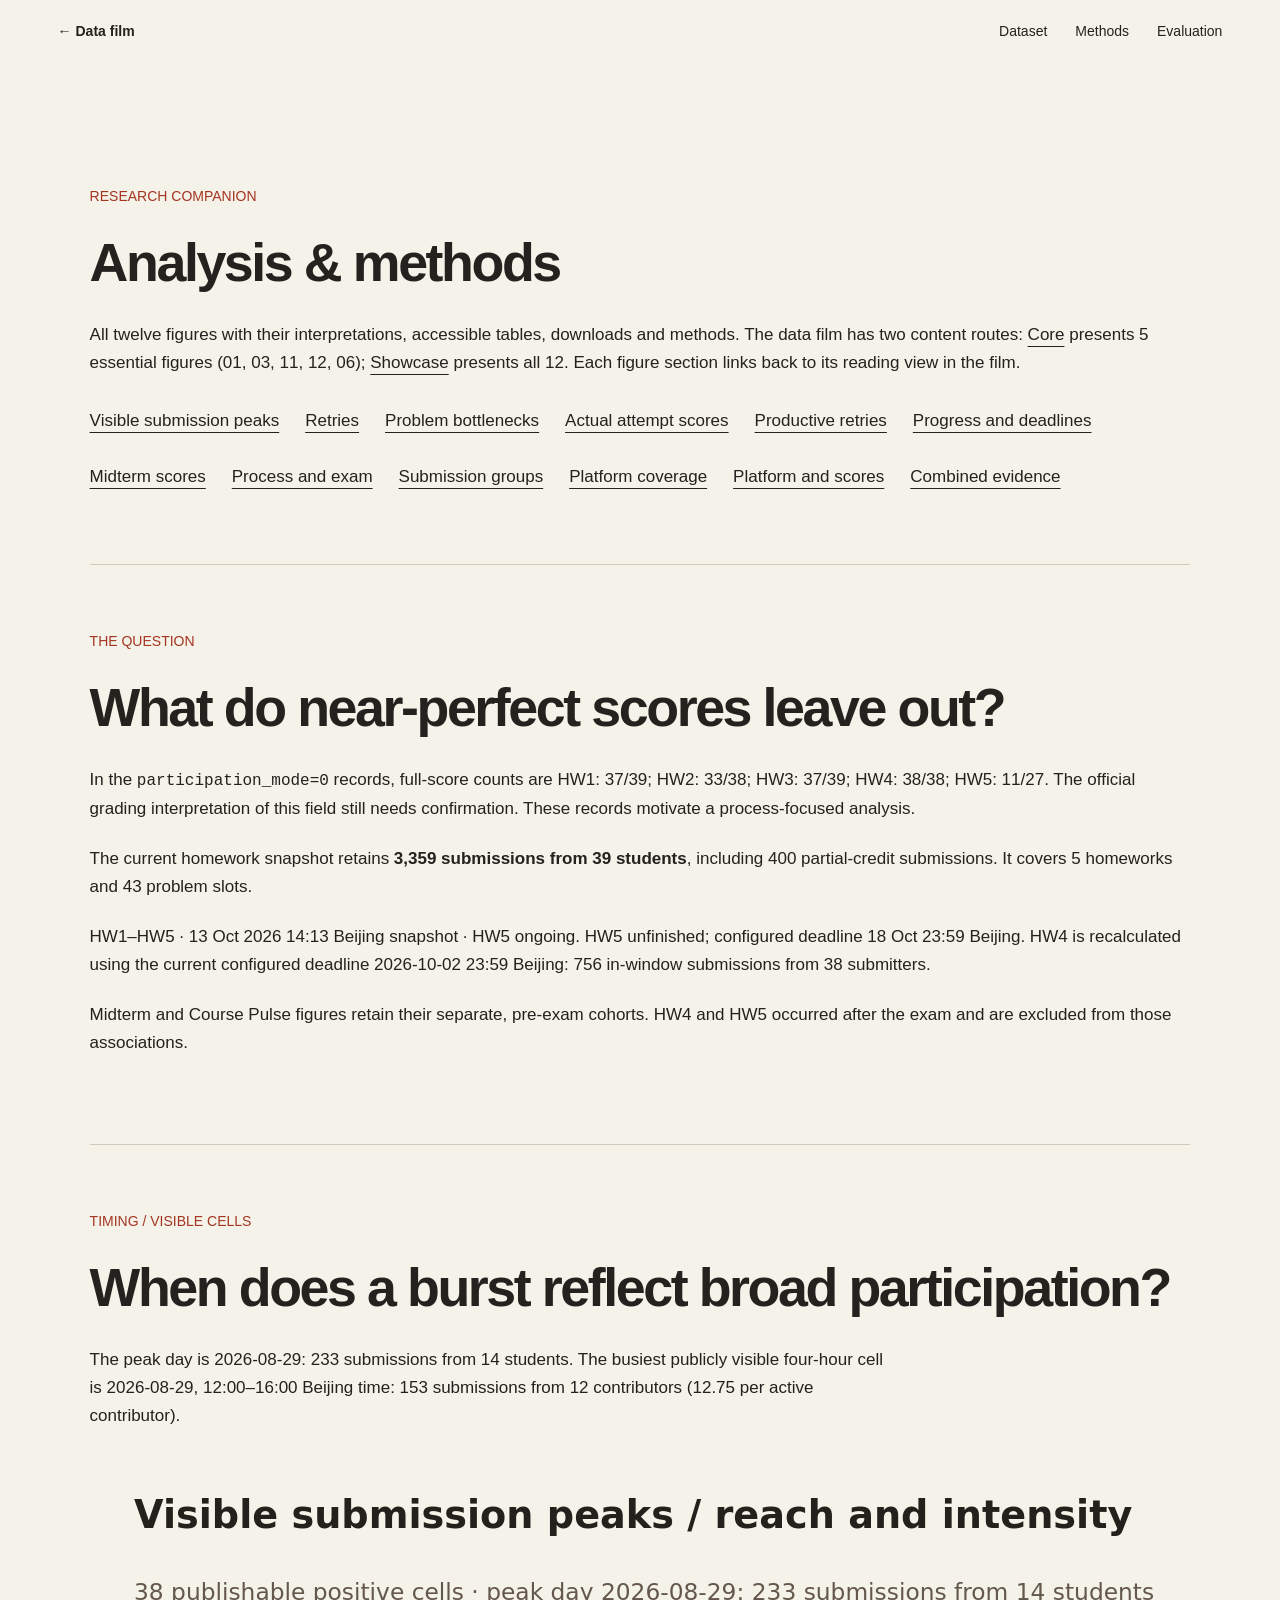
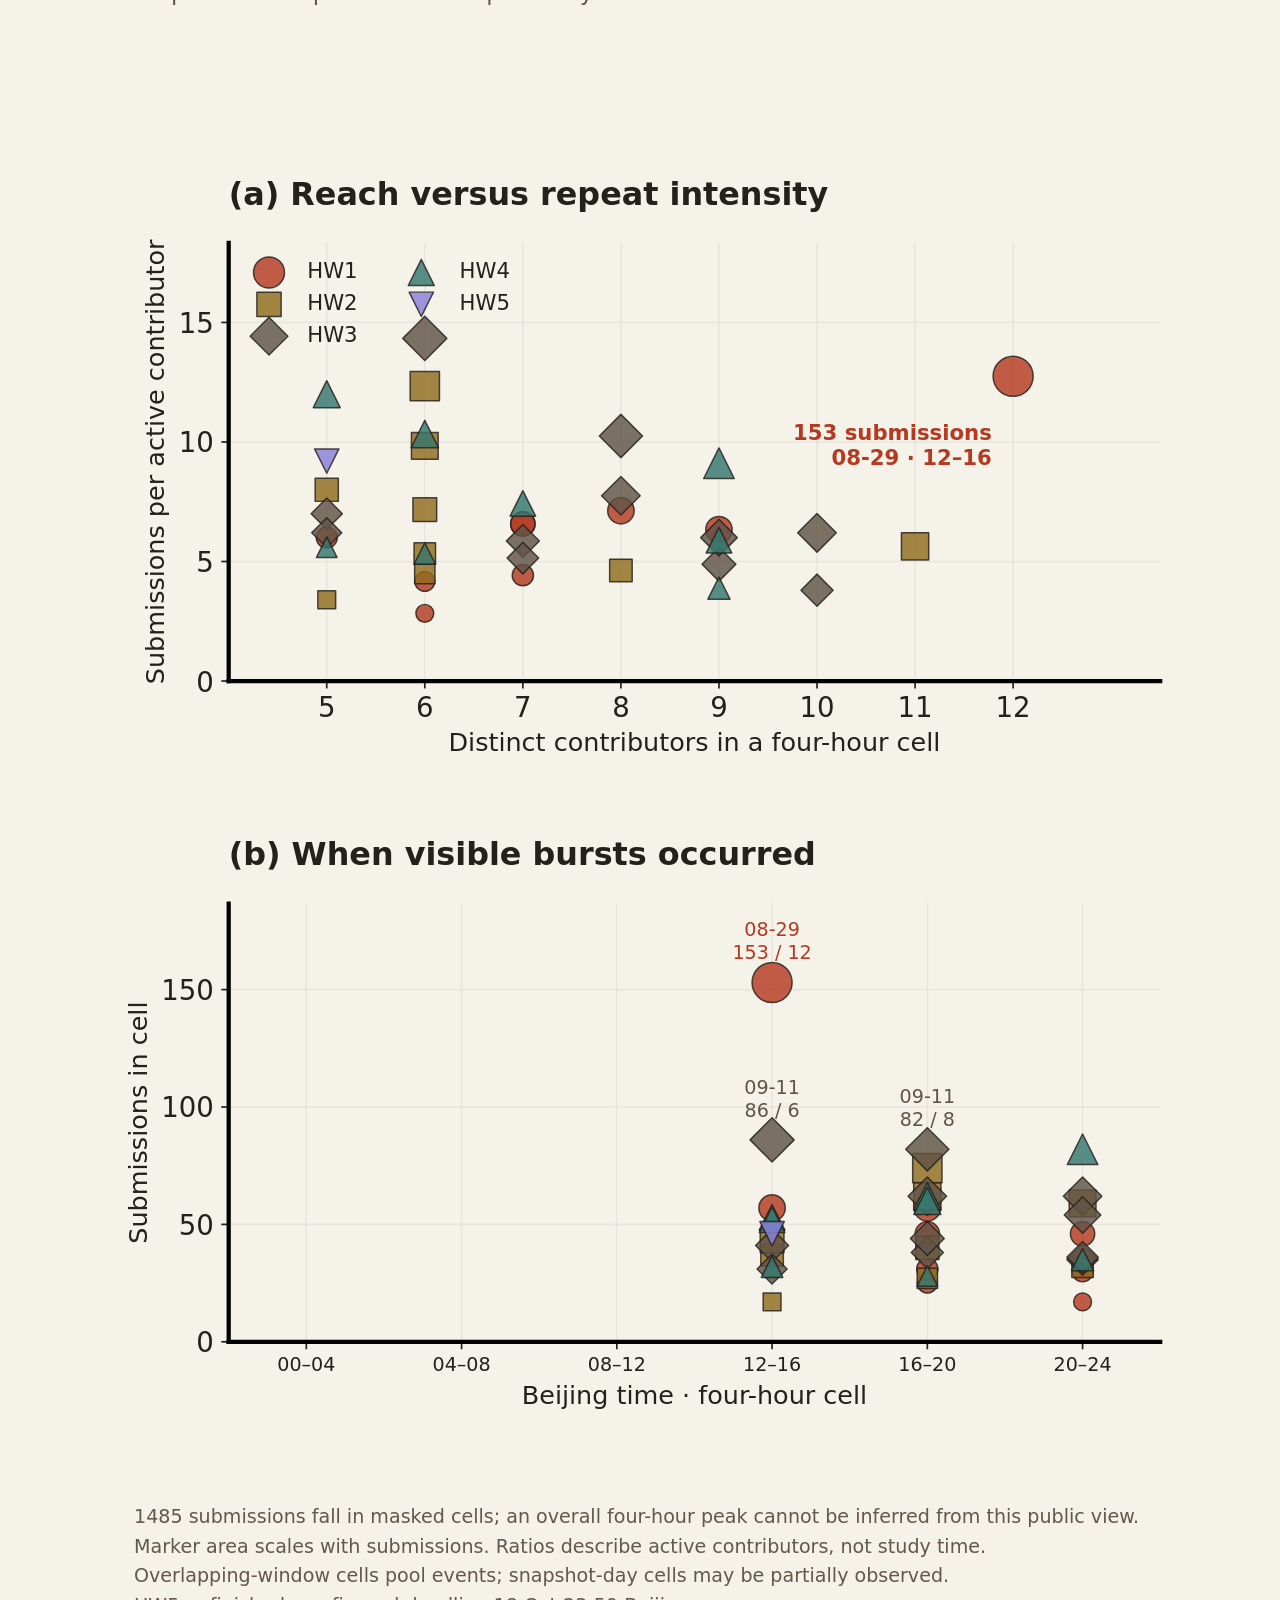
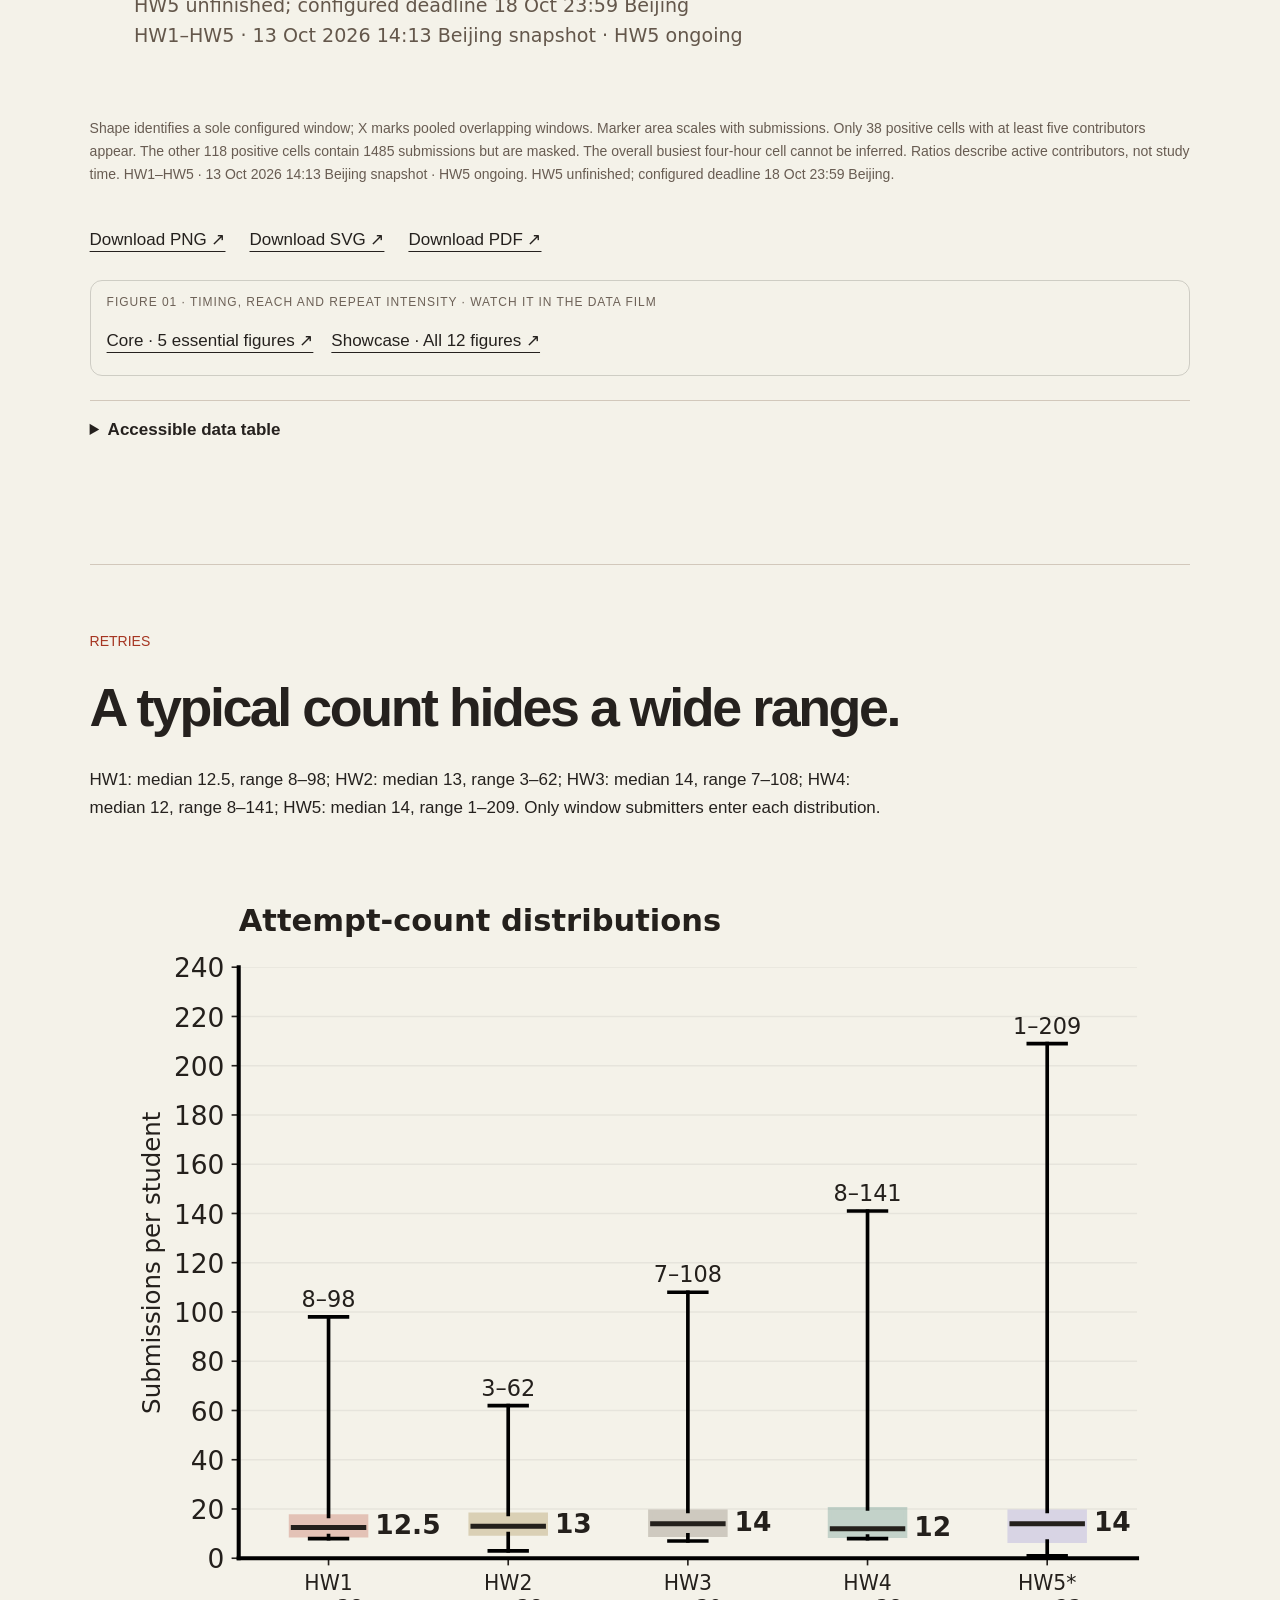
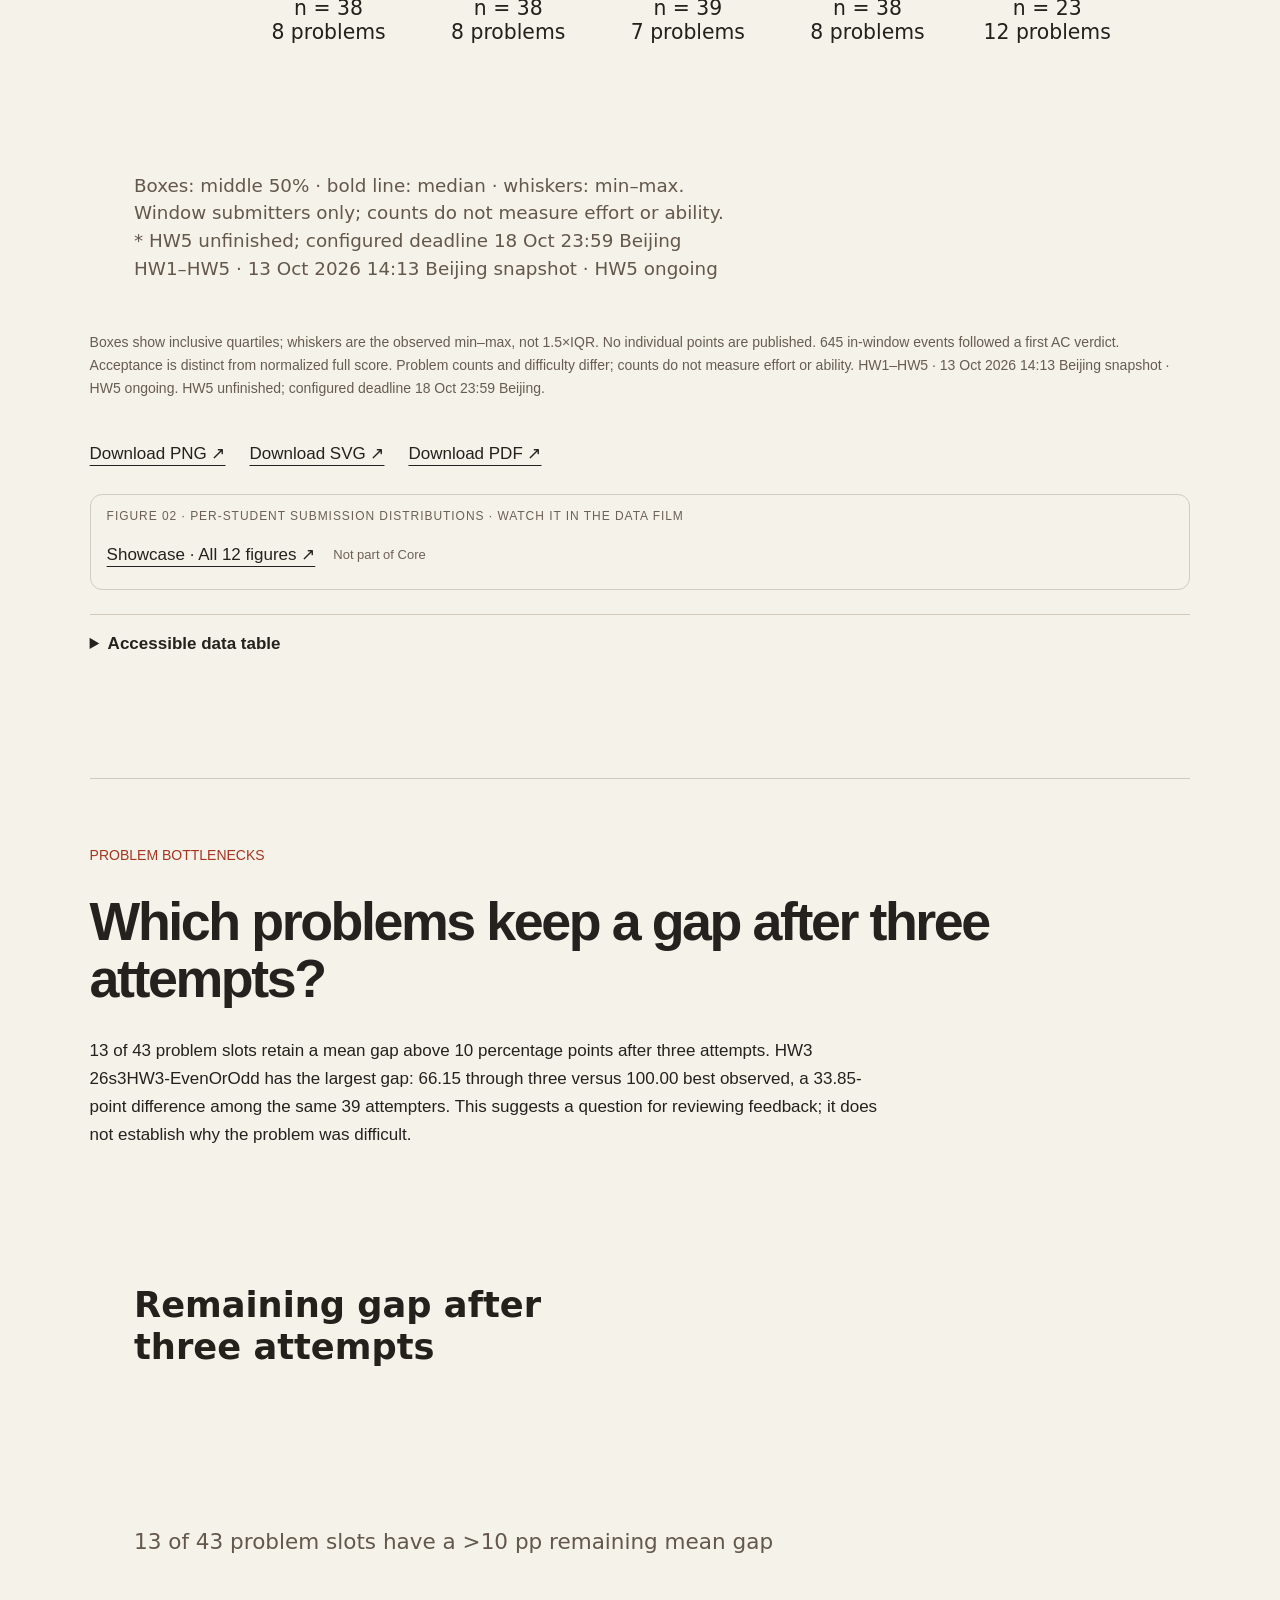
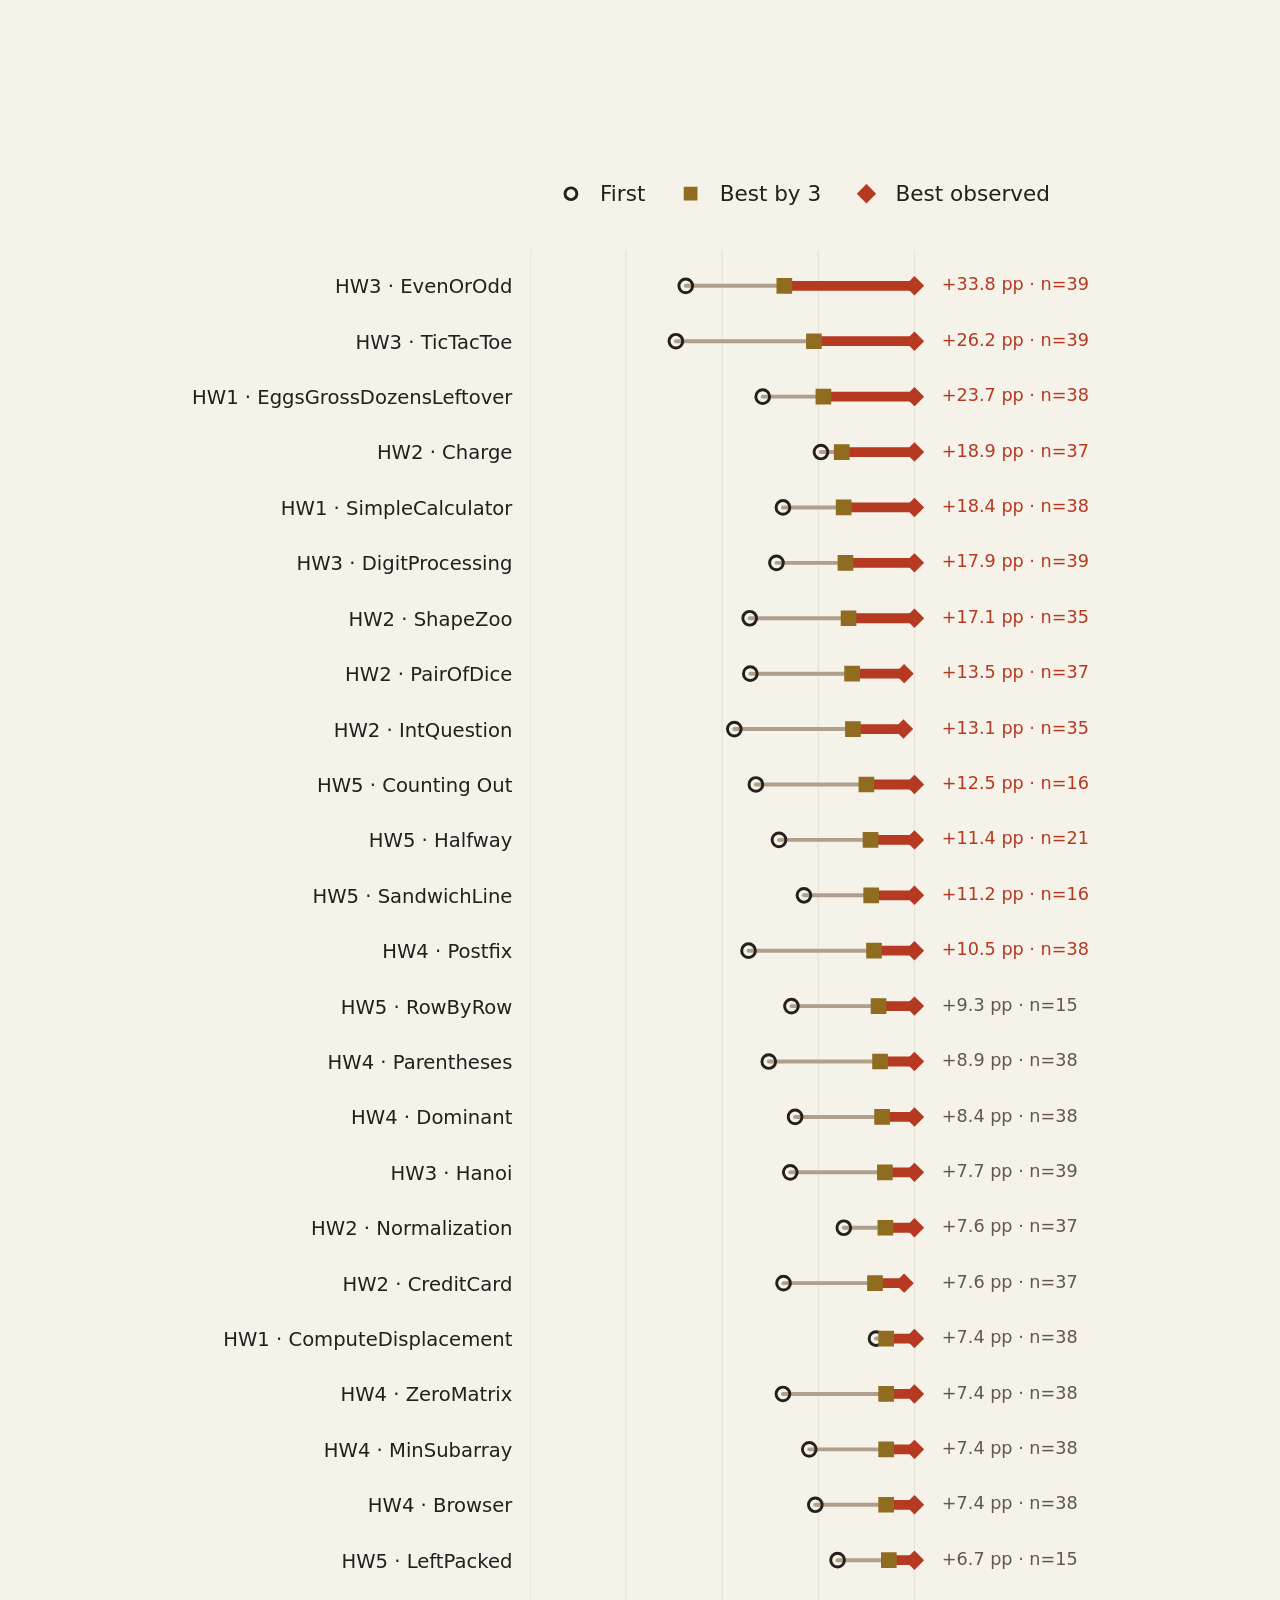
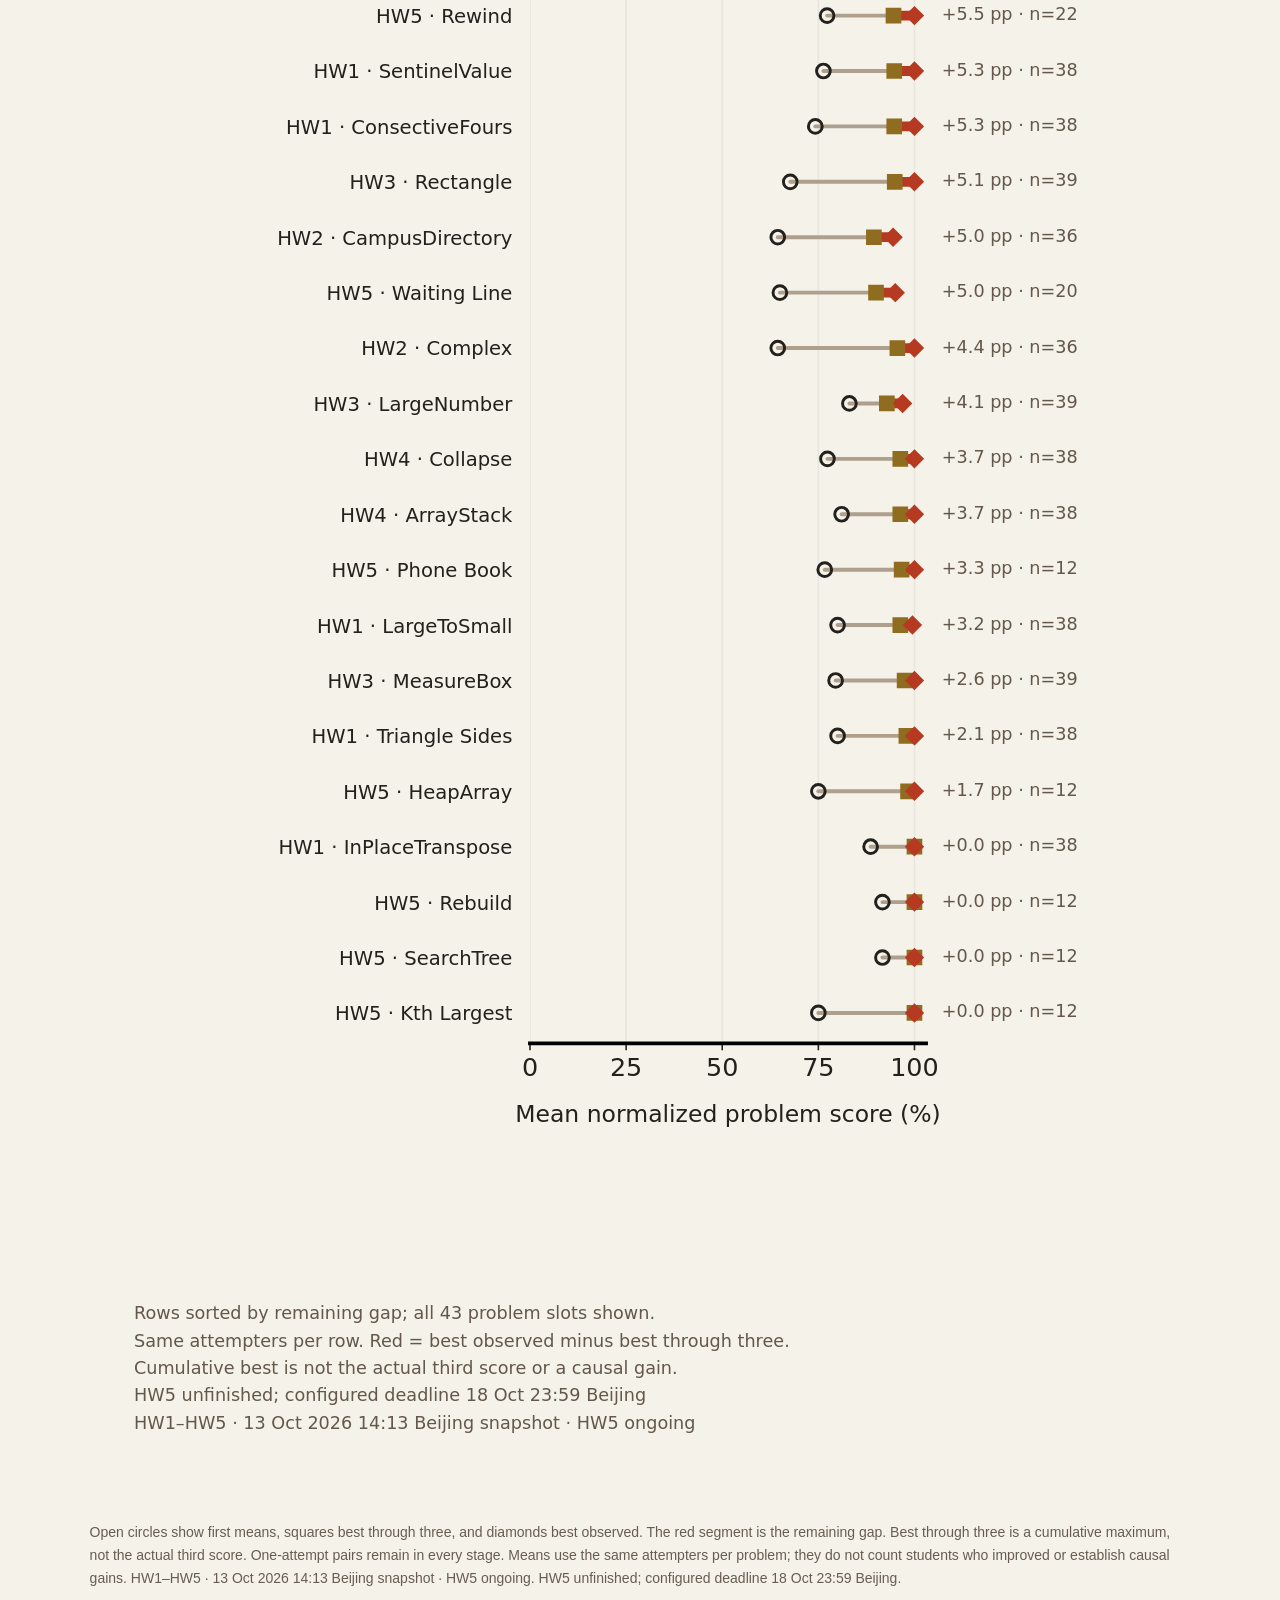
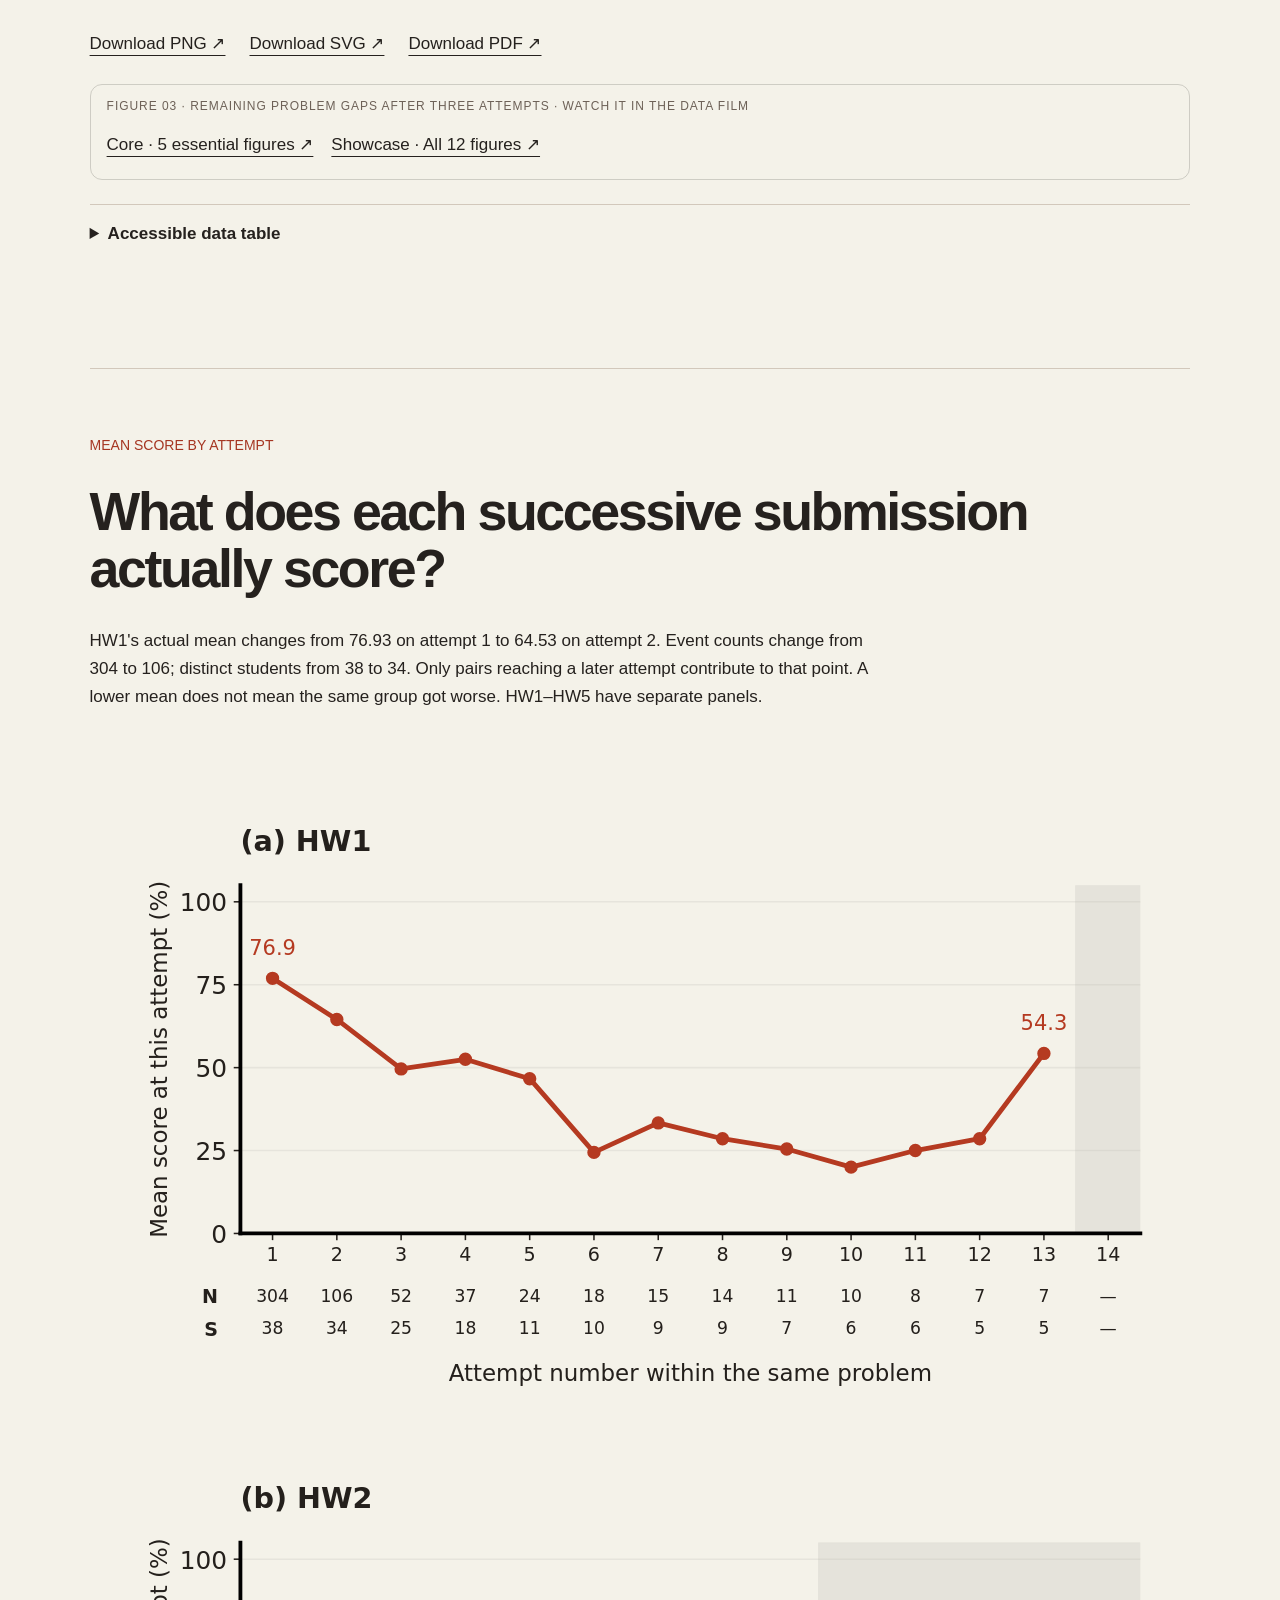
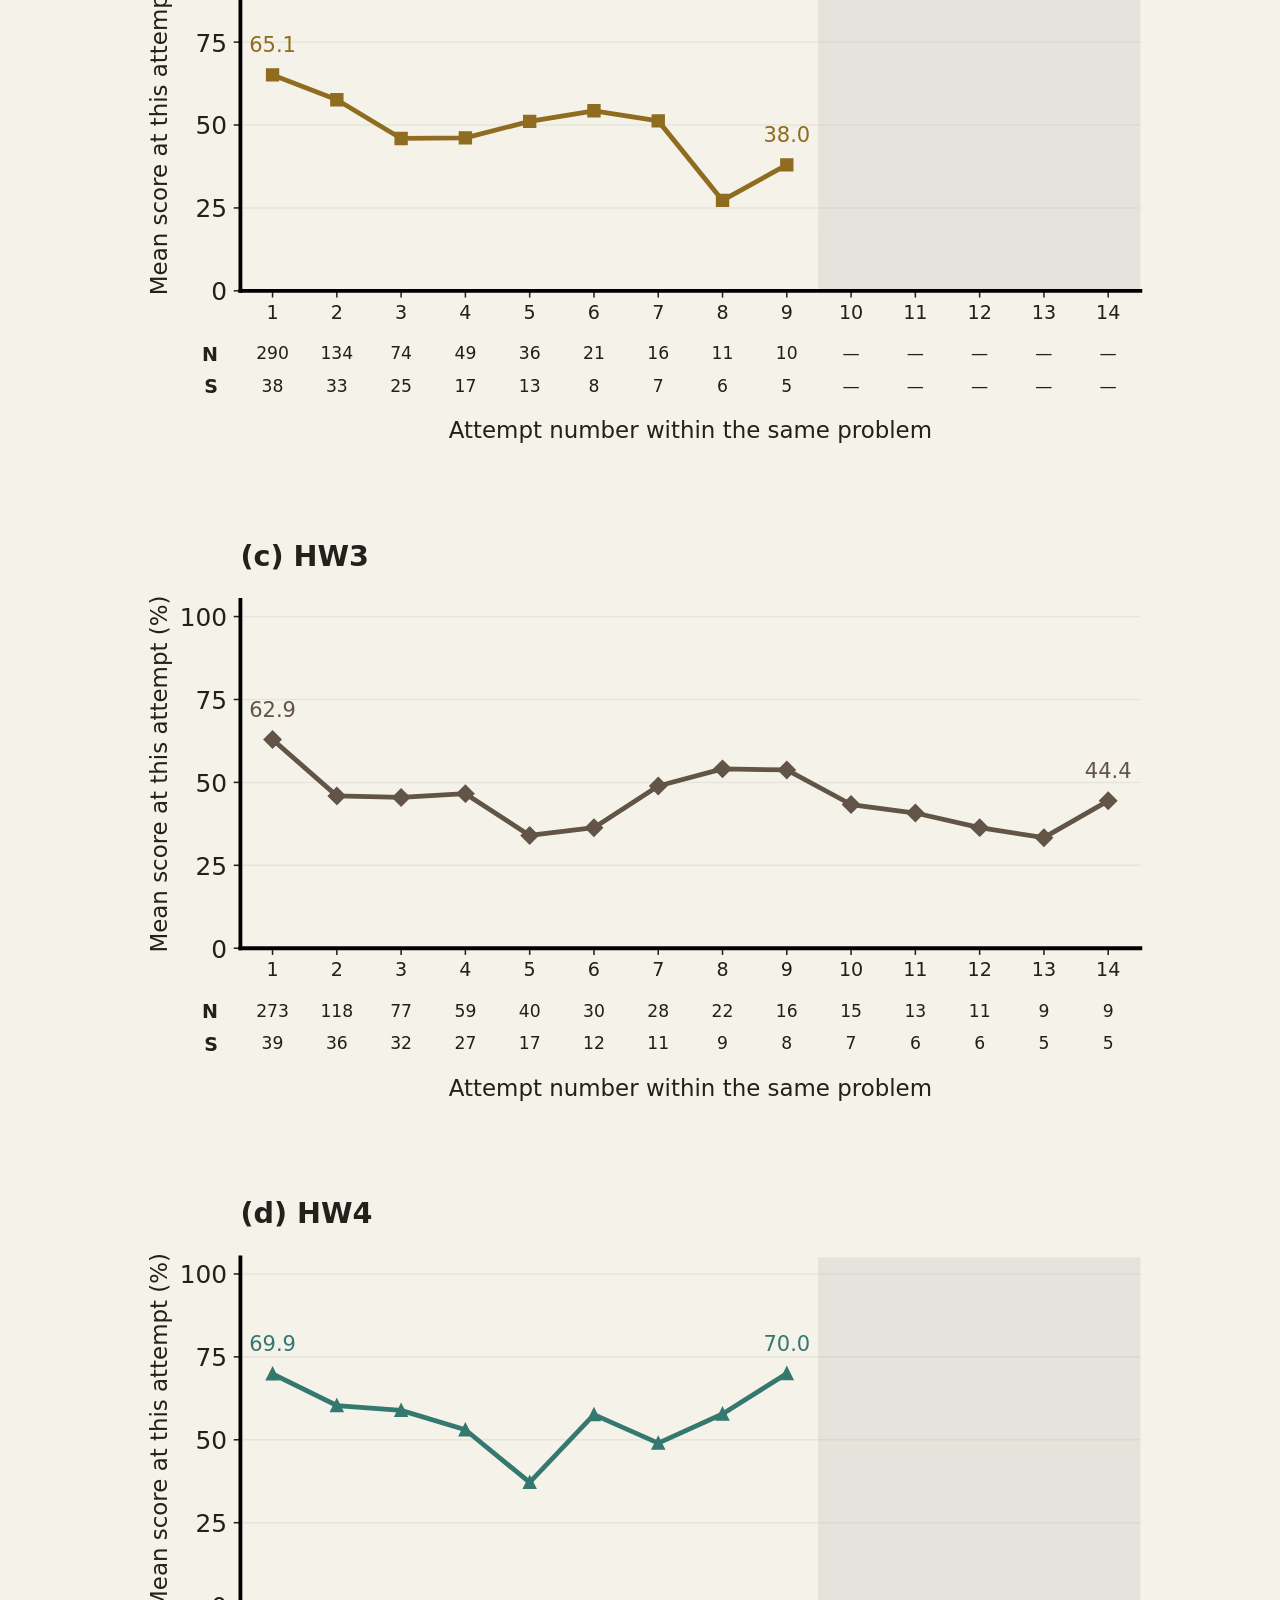
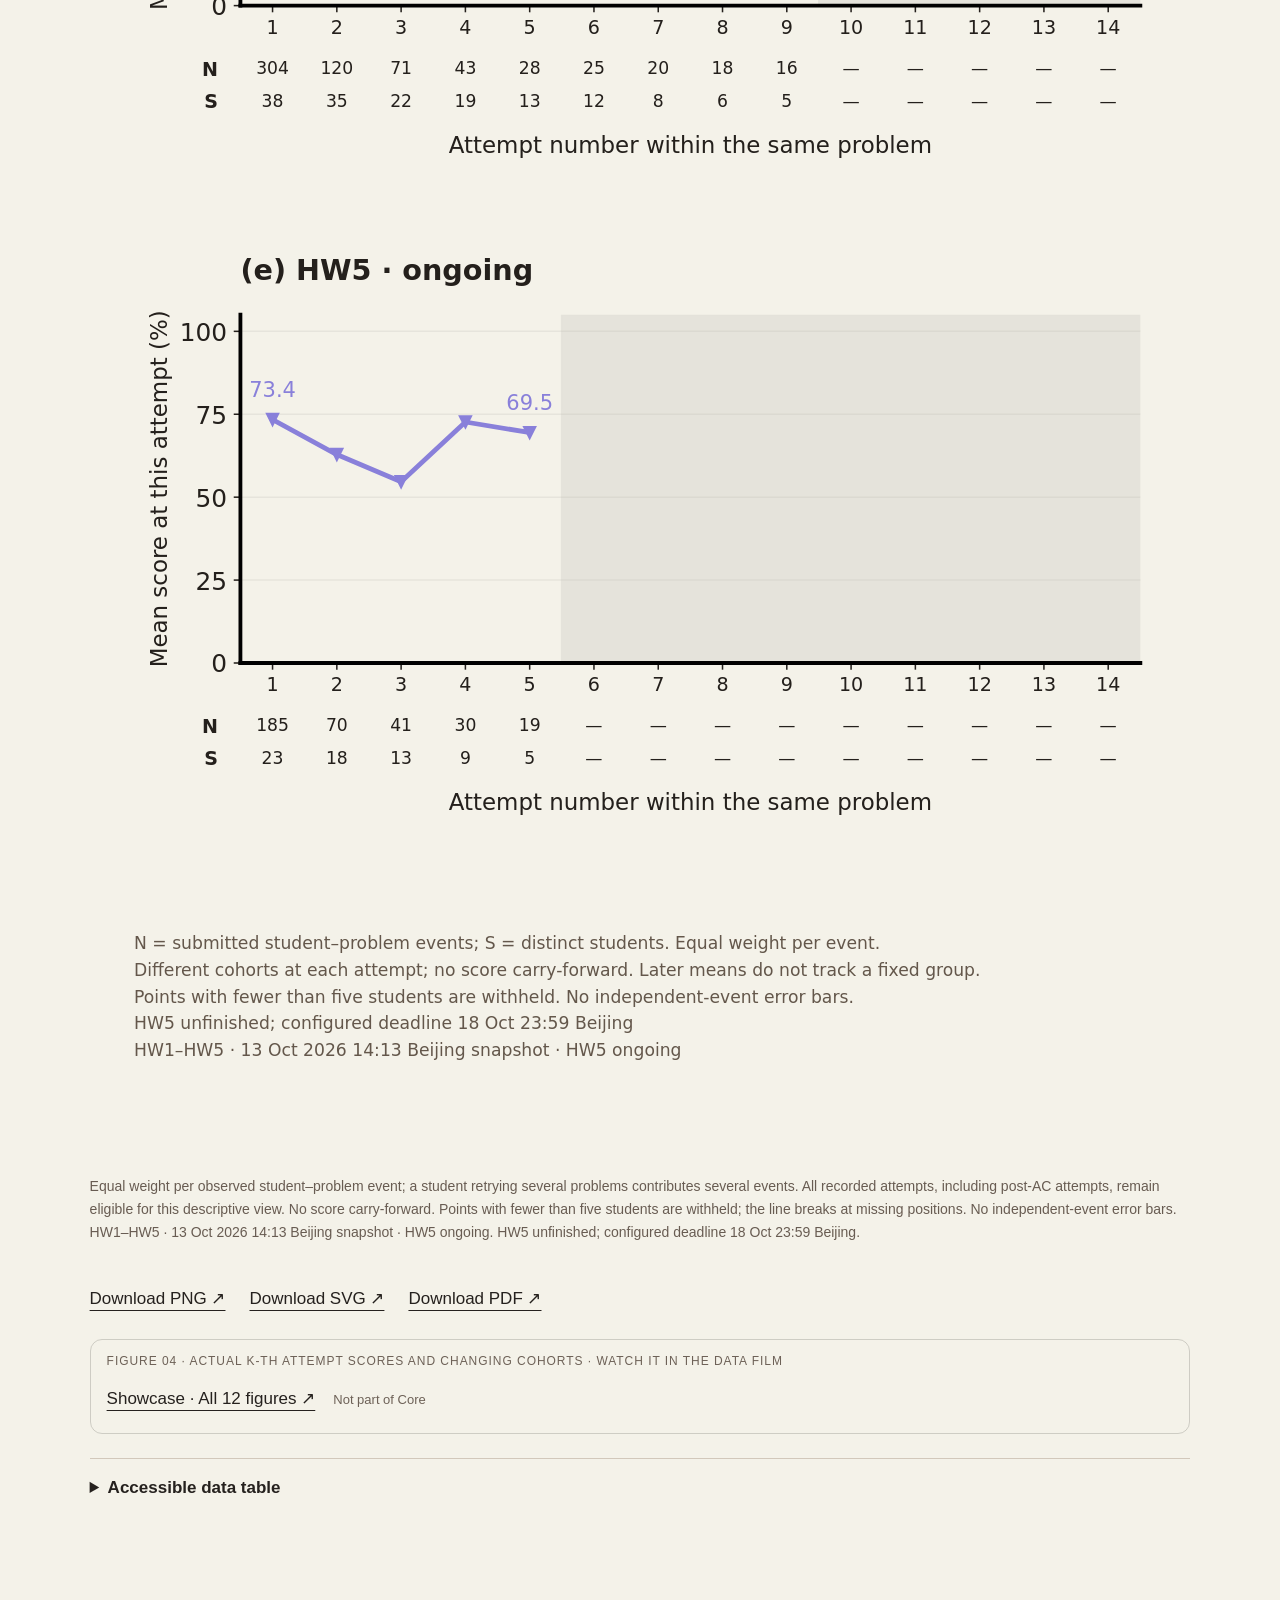
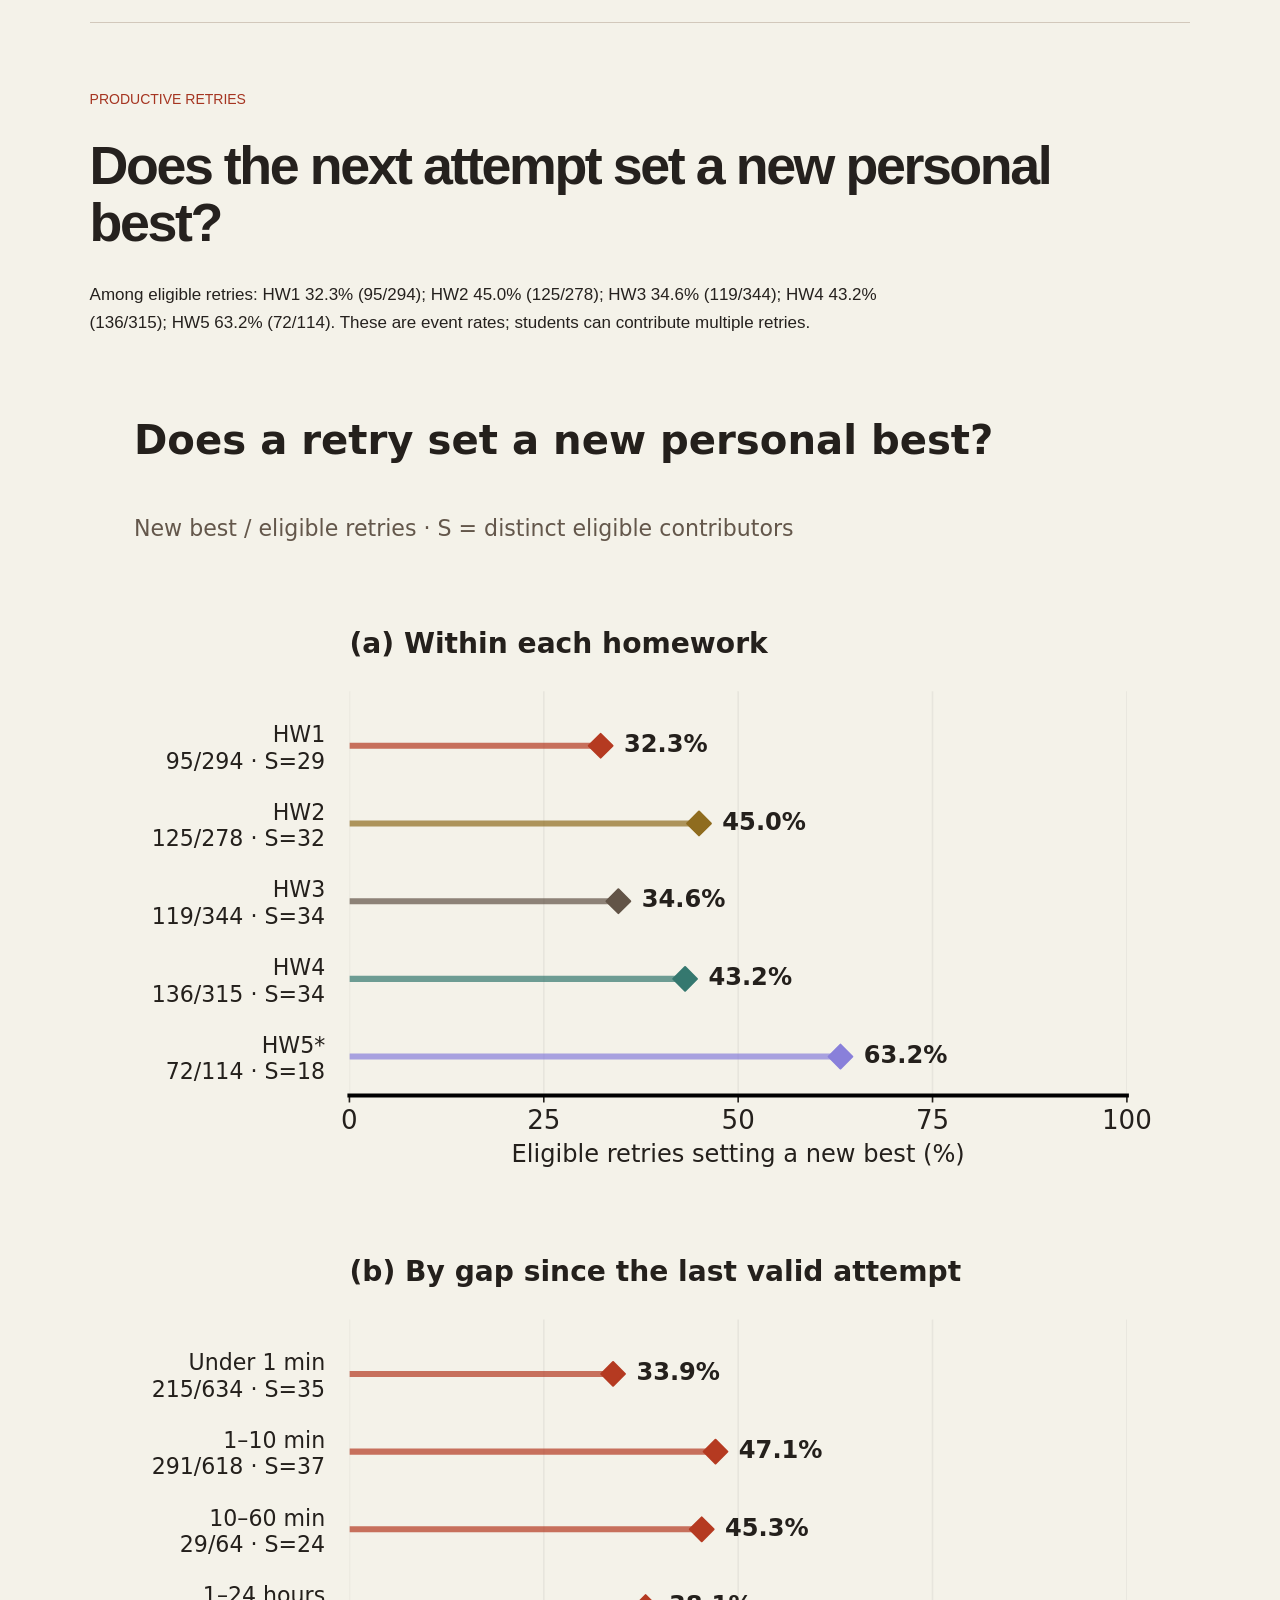
==== commit 6f390dac: "Refresh the homework evidence to the 13 October snapshot with HW5 Apply the 13 October 2026 Beijing " ====
--- a/analysis.html
+++ b/analysis.html
@@ -39,11 +39,12 @@
 <section class="opening" id="research-question">
 <p class="eyebrow">THE QUESTION</p>
 <h2>What do near-perfect scores leave out?</h2>
-<p>In the <code>participation_mode=0</code> records, full-score counts are HW1: 37/39; HW2: 33/38; HW3: 37/39; HW4: 33/35.
+<p>In the <code>participation_mode=0</code> records, full-score counts are HW1: 37/39; HW2: 33/38; HW3: 37/39; HW4: 38/38; HW5: 11/27.
 The official grading interpretation of this field still needs confirmation. These records motivate a process-focused analysis.</p>
-<p>The current homework snapshot retains <strong>2,807 submissions from 39 students</strong>,
-including 305 partial-credit submissions. It covers 4 homeworks and 31 problem slots.</p>
-<p>HW1–HW4 · 30 Sep 2026 Beijing snapshot. Midterm and Course Pulse figures retain their separate, pre-exam cohorts. HW4 occurred after the exam and is excluded from those associations.</p>
+<p>The current homework snapshot retains <strong>3,359 submissions from 39 students</strong>,
+including 400 partial-credit submissions. It covers 5 homeworks and 43 problem slots.</p>
+<p>HW1–HW5 · 13 Oct 2026 14:13 Beijing snapshot · HW5 ongoing. HW5 unfinished; configured deadline 18 Oct 23:59 Beijing. HW4 is recalculated using the current configured deadline 2026-10-02 23:59 Beijing: 756 in-window submissions from 38 submitters.</p>
+<p>Midterm and Course Pulse figures retain their separate, pre-exam cohorts. HW4 and HW5 occurred after the exam and are excluded from those associations.</p>
 </section>
 <section class="chart-section" id="timing">
 <div class="section-heading">
@@ -59,7 +60,7 @@
 <source media="(max-width: 900px)" srcset="assets/figures/01-calendar-mobile.svg" width="518" height="864">
 <img src="assets/figures/01-calendar.svg" alt="Reach versus repeat intensity, and submissions by Beijing time. The peak day is 2026-08-29: 233 submissions from 14 students. The busiest publicly visible four-hour cell is 2026-08-29, 12:00–16:00 Beijing time: 153 submissions from 12 contributors (12.75 per active contributor)." width="1044" height="554" loading="lazy">
 </picture>
-<figcaption>Shape identifies homework; marker area scales with submissions. Only 37 positive cells with at least five contributors appear. The other 74 positive cells contain 979 submissions but are masked. The overall busiest four-hour cell cannot be inferred. Ratios describe active contributors, not study time.</figcaption>
+<figcaption>Shape identifies a sole configured window; X marks pooled overlapping windows. Marker area scales with submissions. Only 38 positive cells with at least five contributors appear. The other 118 positive cells contain 1485 submissions but are masked. The overall busiest four-hour cell cannot be inferred. Ratios describe active contributors, not study time. HW1–HW5 · 13 Oct 2026 14:13 Beijing snapshot · HW5 ongoing. HW5 unfinished; configured deadline 18 Oct 23:59 Beijing.</figcaption>
 </figure>
 <div class="downloads">
 <a href="assets/figures/01-calendar.png" download>Download PNG ↗</a>
@@ -75,12 +76,14 @@
 <summary>Accessible data table</summary>
 <div class="table-scroll">
 <table>
-<caption>Four-hour cells: suppressed means 1–4 contributors; inactive means no configured homework window.</caption>
+<caption>Four-hour pooled cells: suppressed means 1–4 contributors; inactive means no configured window. Overlapping HW4/HW5 windows are pooled, not assigned to one homework. Partially observed cells stop at the snapshot; future cells have no available totals.</caption>
 <thead>
 <tr>
 <th scope="col">Date</th>
 <th scope="col">Hours (Beijing)</th>
+<th scope="col">Configured window(s)</th>
 <th scope="col">Status</th>
+<th scope="col">Observation</th>
 <th scope="col">Submissions</th>
 <th scope="col">Distinct contributors</th>
 </tr>
@@ -89,1472 +92,2648 @@
 <tr>
 <td>2026-08-26</td>
 <td>00:00–04:00</td>
-<td>inactive</td>
+<td>—</td>
+<td>No configured window</td>
+<td>Complete</td>
 <td>—</td>
 <td>—</td>
 </tr>
 <tr>
 <td>2026-08-26</td>
 <td>04:00–08:00</td>
-<td>inactive</td>
+<td>—</td>
+<td>No configured window</td>
+<td>Complete</td>
 <td>—</td>
 <td>—</td>
 </tr>
 <tr>
 <td>2026-08-26</td>
 <td>08:00–12:00</td>
-<td>inactive</td>
+<td>—</td>
+<td>No configured window</td>
+<td>Complete</td>
 <td>—</td>
 <td>—</td>
 </tr>
 <tr>
 <td>2026-08-26</td>
 <td>12:00–16:00</td>
-<td>visible</td>
+<td>HW1</td>
+<td>Visible</td>
+<td>Complete</td>
 <td>0</td>
 <td>0</td>
 </tr>
 <tr>
 <td>2026-08-26</td>
 <td>16:00–20:00</td>
-<td>visible</td>
+<td>HW1</td>
+<td>Visible</td>
+<td>Complete</td>
 <td>0</td>
 <td>0</td>
 </tr>
 <tr>
 <td>2026-08-26</td>
 <td>20:00–24:00</td>
-<td>visible</td>
+<td>HW1</td>
+<td>Visible</td>
+<td>Complete</td>
 <td>0</td>
 <td>0</td>
 </tr>
 <tr>
 <td>2026-08-27</td>
 <td>00:00–04:00</td>
-<td>visible</td>
+<td>HW1</td>
+<td>Visible</td>
+<td>Complete</td>
 <td>0</td>
 <td>0</td>
 </tr>
 <tr>
 <td>2026-08-27</td>
 <td>04:00–08:00</td>
-<td>visible</td>
+<td>HW1</td>
+<td>Visible</td>
+<td>Complete</td>
 <td>0</td>
 <td>0</td>
 </tr>
 <tr>
 <td>2026-08-27</td>
 <td>08:00–12:00</td>
-<td>visible</td>
+<td>HW1</td>
+<td>Visible</td>
+<td>Complete</td>
 <td>0</td>
 <td>0</td>
 </tr>
 <tr>
 <td>2026-08-27</td>
 <td>12:00–16:00</td>
-<td>suppressed</td>
+<td>HW1</td>
+<td>Withheld</td>
+<td>Complete</td>
 <td>—</td>
 <td>—</td>
 </tr>
 <tr>
 <td>2026-08-27</td>
 <td>16:00–20:00</td>
-<td>suppressed</td>
+<td>HW1</td>
+<td>Withheld</td>
+<td>Complete</td>
 <td>—</td>
 <td>—</td>
 </tr>
 <tr>
 <td>2026-08-27</td>
 <td>20:00–24:00</td>
-<td>suppressed</td>
+<td>HW1</td>
+<td>Withheld</td>
+<td>Complete</td>
 <td>—</td>
 <td>—</td>
 </tr>
 <tr>
 <td>2026-08-28</td>
 <td>00:00–04:00</td>
-<td>visible</td>
+<td>HW1</td>
+<td>Visible</td>
+<td>Complete</td>
 <td>0</td>
 <td>0</td>
 </tr>
 <tr>
 <td>2026-08-28</td>
 <td>04:00–08:00</td>
-<td>visible</td>
+<td>HW1</td>
+<td>Visible</td>
+<td>Complete</td>
 <td>0</td>
 <td>0</td>
 </tr>
 <tr>
 <td>2026-08-28</td>
 <td>08:00–12:00</td>
-<td>suppressed</td>
+<td>HW1</td>
+<td>Withheld</td>
+<td>Complete</td>
 <td>—</td>
 <td>—</td>
 </tr>
 <tr>
 <td>2026-08-28</td>
 <td>12:00–16:00</td>
-<td>visible</td>
+<td>HW1</td>
+<td>Visible</td>
+<td>Complete</td>
 <td>57</td>
 <td>9</td>
 </tr>
 <tr>
 <td>2026-08-28</td>
 <td>16:00–20:00</td>
-<td>visible</td>
+<td>HW1</td>
+<td>Visible</td>
+<td>Complete</td>
 <td>25</td>
 <td>6</td>
 </tr>
 <tr>
 <td>2026-08-28</td>
 <td>20:00–24:00</td>
-<td>suppressed</td>
+<td>HW1</td>
+<td>Withheld</td>
+<td>Complete</td>
 <td>—</td>
 <td>—</td>
 </tr>
 <tr>
 <td>2026-08-29</td>
 <td>00:00–04:00</td>
-<td>suppressed</td>
+<td>HW1</td>
+<td>Withheld</td>
+<td>Complete</td>
 <td>—</td>
 <td>—</td>
 </tr>
 <tr>
 <td>2026-08-29</td>
 <td>04:00–08:00</td>
-<td>visible</td>
+<td>HW1</td>
+<td>Visible</td>
+<td>Complete</td>
 <td>0</td>
 <td>0</td>
 </tr>
 <tr>
 <td>2026-08-29</td>
 <td>08:00–12:00</td>
-<td>suppressed</td>
+<td>HW1</td>
+<td>Withheld</td>
+<td>Complete</td>
 <td>—</td>
 <td>—</td>
 </tr>
 <tr>
 <td>2026-08-29</td>
 <td>12:00–16:00</td>
-<td>visible</td>
+<td>HW1</td>
+<td>Visible</td>
+<td>Complete</td>
 <td>153</td>
 <td>12</td>
 </tr>
 <tr>
 <td>2026-08-29</td>
 <td>16:00–20:00</td>
-<td>visible</td>
+<td>HW1</td>
+<td>Visible</td>
+<td>Complete</td>
 <td>57</td>
 <td>8</td>
 </tr>
 <tr>
 <td>2026-08-29</td>
 <td>20:00–24:00</td>
-<td>suppressed</td>
+<td>HW1</td>
+<td>Withheld</td>
+<td>Complete</td>
 <td>—</td>
 <td>—</td>
 </tr>
 <tr>
 <td>2026-08-30</td>
 <td>00:00–04:00</td>
-<td>suppressed</td>
+<td>HW1</td>
+<td>Withheld</td>
+<td>Complete</td>
 <td>—</td>
 <td>—</td>
 </tr>
 <tr>
 <td>2026-08-30</td>
 <td>04:00–08:00</td>
-<td>visible</td>
+<td>HW1</td>
+<td>Visible</td>
+<td>Complete</td>
 <td>0</td>
 <td>0</td>
 </tr>
 <tr>
 <td>2026-08-30</td>
 <td>08:00–12:00</td>
-<td>visible</td>
+<td>HW1</td>
+<td>Visible</td>
+<td>Complete</td>
 <td>0</td>
 <td>0</td>
 </tr>
 <tr>
 <td>2026-08-30</td>
 <td>12:00–16:00</td>
-<td>suppressed</td>
+<td>HW1</td>
+<td>Withheld</td>
+<td>Complete</td>
 <td>—</td>
 <td>—</td>
 </tr>
 <tr>
 <td>2026-08-30</td>
 <td>16:00–20:00</td>
-<td>visible</td>
+<td>HW1</td>
+<td>Visible</td>
+<td>Complete</td>
 <td>46</td>
 <td>7</td>
 </tr>
 <tr>
 <td>2026-08-30</td>
 <td>20:00–24:00</td>
-<td>visible</td>
+<td>HW1</td>
+<td>Visible</td>
+<td>Complete</td>
 <td>17</td>
 <td>6</td>
 </tr>
 <tr>
 <td>2026-08-31</td>
 <td>00:00–04:00</td>
-<td>suppressed</td>
+<td>HW1</td>
+<td>Withheld</td>
+<td>Complete</td>
 <td>—</td>
 <td>—</td>
 </tr>
 <tr>
 <td>2026-08-31</td>
 <td>04:00–08:00</td>
-<td>suppressed</td>
+<td>HW1</td>
+<td>Withheld</td>
+<td>Complete</td>
 <td>—</td>
 <td>—</td>
 </tr>
 <tr>
 <td>2026-08-31</td>
 <td>08:00–12:00</td>
-<td>suppressed</td>
+<td>HW1</td>
+<td>Withheld</td>
+<td>Complete</td>
 <td>—</td>
 <td>—</td>
 </tr>
 <tr>
 <td>2026-08-31</td>
 <td>12:00–16:00</td>
-<td>suppressed</td>
+<td>HW1</td>
+<td>Withheld</td>
+<td>Complete</td>
 <td>—</td>
 <td>—</td>
 </tr>
 <tr>
 <td>2026-08-31</td>
 <td>16:00–20:00</td>
-<td>visible</td>
+<td>HW1</td>
+<td>Visible</td>
+<td>Complete</td>
 <td>0</td>
 <td>0</td>
 </tr>
 <tr>
 <td>2026-08-31</td>
 <td>20:00–24:00</td>
-<td>visible</td>
+<td>HW1</td>
+<td>Visible</td>
+<td>Complete</td>
 <td>30</td>
 <td>5</td>
 </tr>
 <tr>
 <td>2026-09-01</td>
 <td>00:00–04:00</td>
-<td>suppressed</td>
+<td>HW1</td>
+<td>Withheld</td>
+<td>Complete</td>
 <td>—</td>
 <td>—</td>
 </tr>
 <tr>
 <td>2026-09-01</td>
 <td>04:00–08:00</td>
-<td>visible</td>
+<td>HW1</td>
+<td>Visible</td>
+<td>Complete</td>
 <td>0</td>
 <td>0</td>
 </tr>
 <tr>
 <td>2026-09-01</td>
 <td>08:00–12:00</td>
-<td>suppressed</td>
+<td>HW1</td>
+<td>Withheld</td>
+<td>Complete</td>
 <td>—</td>
 <td>—</td>
 </tr>
 <tr>
 <td>2026-09-01</td>
 <td>12:00–16:00</td>
-<td>suppressed</td>
+<td>HW1</td>
+<td>Withheld</td>
+<td>Complete</td>
 <td>—</td>
 <td>—</td>
 </tr>
 <tr>
 <td>2026-09-01</td>
 <td>16:00–20:00</td>
-<td>visible</td>
+<td>HW1</td>
+<td>Visible</td>
+<td>Complete</td>
 <td>31</td>
 <td>7</td>
 </tr>
 <tr>
 <td>2026-09-01</td>
 <td>20:00–24:00</td>
-<td>visible</td>
+<td>HW1</td>
+<td>Visible</td>
+<td>Complete</td>
 <td>46</td>
 <td>7</td>
 </tr>
 <tr>
 <td>2026-09-02</td>
 <td>00:00–04:00</td>
-<td>inactive</td>
+<td>—</td>
+<td>No configured window</td>
+<td>Complete</td>
 <td>—</td>
 <td>—</td>
 </tr>
 <tr>
 <td>2026-09-02</td>
 <td>04:00–08:00</td>
-<td>inactive</td>
+<td>—</td>
+<td>No configured window</td>
+<td>Complete</td>
 <td>—</td>
 <td>—</td>
 </tr>
 <tr>
 <td>2026-09-02</td>
 <td>08:00–12:00</td>
-<td>inactive</td>
+<td>—</td>
+<td>No configured window</td>
+<td>Complete</td>
 <td>—</td>
 <td>—</td>
 </tr>
 <tr>
 <td>2026-09-02</td>
 <td>12:00–16:00</td>
-<td>inactive</td>
+<td>—</td>
+<td>No configured window</td>
+<td>Complete</td>
 <td>—</td>
 <td>—</td>
 </tr>
 <tr>
 <td>2026-09-02</td>
 <td>16:00–20:00</td>
-<td>inactive</td>
+<td>—</td>
+<td>No configured window</td>
+<td>Complete</td>
 <td>—</td>
 <td>—</td>
 </tr>
 <tr>
 <td>2026-09-02</td>
 <td>20:00–24:00</td>
-<td>inactive</td>
+<td>—</td>
+<td>No configured window</td>
+<td>Complete</td>
 <td>—</td>
 <td>—</td>
 </tr>
 <tr>
 <td>2026-09-03</td>
 <td>00:00–04:00</td>
-<td>inactive</td>
+<td>—</td>
+<td>No configured window</td>
+<td>Complete</td>
 <td>—</td>
 <td>—</td>
 </tr>
 <tr>
 <td>2026-09-03</td>
 <td>04:00–08:00</td>
-<td>inactive</td>
+<td>—</td>
+<td>No configured window</td>
+<td>Complete</td>
 <td>—</td>
 <td>—</td>
 </tr>
 <tr>
 <td>2026-09-03</td>
 <td>08:00–12:00</td>
-<td>inactive</td>
+<td>—</td>
+<td>No configured window</td>
+<td>Complete</td>
 <td>—</td>
 <td>—</td>
 </tr>
 <tr>
 <td>2026-09-03</td>
 <td>12:00–16:00</td>
-<td>visible</td>
+<td>HW2</td>
+<td>Visible</td>
+<td>Complete</td>
 <td>17</td>
 <td>5</td>
 </tr>
 <tr>
 <td>2026-09-03</td>
 <td>16:00–20:00</td>
-<td>visible</td>
+<td>HW2</td>
+<td>Visible</td>
+<td>Complete</td>
 <td>27</td>
 <td>6</td>
 </tr>
 <tr>
 <td>2026-09-03</td>
 <td>20:00–24:00</td>
-<td>suppressed</td>
+<td>HW2</td>
+<td>Withheld</td>
+<td>Complete</td>
 <td>—</td>
 <td>—</td>
 </tr>
 <tr>
 <td>2026-09-04</td>
 <td>00:00–04:00</td>
-<td>visible</td>
+<td>HW2</td>
+<td>Visible</td>
+<td>Complete</td>
 <td>0</td>
 <td>0</td>
 </tr>
 <tr>
 <td>2026-09-04</td>
 <td>04:00–08:00</td>
-<td>suppressed</td>
+<td>HW2</td>
+<td>Withheld</td>
+<td>Complete</td>
 <td>—</td>
 <td>—</td>
 </tr>
 <tr>
 <td>2026-09-04</td>
 <td>08:00–12:00</td>
-<td>suppressed</td>
+<td>HW2</td>
+<td>Withheld</td>
+<td>Complete</td>
 <td>—</td>
 <td>—</td>
 </tr>
 <tr>
 <td>2026-09-04</td>
 <td>12:00–16:00</td>
-<td>visible</td>
+<td>HW2</td>
+<td>Visible</td>
+<td>Complete</td>
 <td>37</td>
 <td>8</td>
 </tr>
 <tr>
 <td>2026-09-04</td>
 <td>16:00–20:00</td>
-<td>visible</td>
+<td>HW2</td>
+<td>Visible</td>
+<td>Complete</td>
 <td>62</td>
 <td>11</td>
 </tr>
 <tr>
 <td>2026-09-04</td>
 <td>20:00–24:00</td>
-<td>visible</td>
+<td>HW2</td>
+<td>Visible</td>
+<td>Complete</td>
 <td>32</td>
 <td>6</td>
 </tr>
 <tr>
 <td>2026-09-05</td>
 <td>00:00–04:00</td>
-<td>suppressed</td>
+<td>HW2</td>
+<td>Withheld</td>
+<td>Complete</td>
 <td>—</td>
 <td>—</td>
 </tr>
 <tr>
 <td>2026-09-05</td>
 <td>04:00–08:00</td>
-<td>visible</td>
+<td>HW2</td>
+<td>Visible</td>
+<td>Complete</td>
 <td>0</td>
 <td>0</td>
 </tr>
 <tr>
 <td>2026-09-05</td>
 <td>08:00–12:00</td>
-<td>suppressed</td>
+<td>HW2</td>
+<td>Withheld</td>
+<td>Complete</td>
 <td>—</td>
 <td>—</td>
 </tr>
 <tr>
 <td>2026-09-05</td>
 <td>12:00–16:00</td>
-<td>suppressed</td>
+<td>HW2</td>
+<td>Withheld</td>
+<td>Complete</td>
 <td>—</td>
 <td>—</td>
 </tr>
 <tr>
 <td>2026-09-05</td>
 <td>16:00–20:00</td>
-<td>visible</td>
+<td>HW2</td>
+<td>Visible</td>
+<td>Complete</td>
 <td>74</td>
 <td>6</td>
 </tr>
 <tr>
 <td>2026-09-05</td>
 <td>20:00–24:00</td>
-<td>suppressed</td>
+<td>HW2</td>
+<td>Withheld</td>
+<td>Complete</td>
 <td>—</td>
 <td>—</td>
 </tr>
 <tr>
 <td>2026-09-06</td>
 <td>00:00–04:00</td>
-<td>suppressed</td>
+<td>HW2</td>
+<td>Withheld</td>
+<td>Complete</td>
 <td>—</td>
 <td>—</td>
 </tr>
 <tr>
 <td>2026-09-06</td>
 <td>04:00–08:00</td>
-<td>visible</td>
+<td>HW2</td>
+<td>Visible</td>
+<td>Complete</td>
 <td>0</td>
 <td>0</td>
 </tr>
 <tr>
 <td>2026-09-06</td>
 <td>08:00–12:00</td>
-<td>suppressed</td>
+<td>HW2</td>
+<td>Withheld</td>
+<td>Complete</td>
 <td>—</td>
 <td>—</td>
 </tr>
 <tr>
 <td>2026-09-06</td>
 <td>12:00–16:00</td>
-<td>suppressed</td>
+<td>HW2</td>
+<td>Withheld</td>
+<td>Complete</td>
 <td>—</td>
 <td>—</td>
 </tr>
 <tr>
 <td>2026-09-06</td>
 <td>16:00–20:00</td>
-<td>suppressed</td>
+<td>HW2</td>
+<td>Withheld</td>
+<td>Complete</td>
 <td>—</td>
 <td>—</td>
 </tr>
 <tr>
 <td>2026-09-06</td>
 <td>20:00–24:00</td>
-<td>suppressed</td>
+<td>HW2</td>
+<td>Withheld</td>
+<td>Complete</td>
 <td>—</td>
 <td>—</td>
 </tr>
 <tr>
 <td>2026-09-07</td>
 <td>00:00–04:00</td>
-<td>suppressed</td>
+<td>HW2</td>
+<td>Withheld</td>
+<td>Complete</td>
 <td>—</td>
 <td>—</td>
 </tr>
 <tr>
 <td>2026-09-07</td>
 <td>04:00–08:00</td>
-<td>visible</td>
+<td>HW2</td>
+<td>Visible</td>
+<td>Complete</td>
 <td>0</td>
 <td>0</td>
 </tr>
 <tr>
 <td>2026-09-07</td>
 <td>08:00–12:00</td>
-<td>suppressed</td>
+<td>HW2</td>
+<td>Withheld</td>
+<td>Complete</td>
 <td>—</td>
 <td>—</td>
 </tr>
 <tr>
 <td>2026-09-07</td>
 <td>12:00–16:00</td>
-<td>visible</td>
+<td>HW2</td>
+<td>Visible</td>
+<td>Complete</td>
 <td>43</td>
 <td>6</td>
 </tr>
 <tr>
 <td>2026-09-07</td>
 <td>16:00–20:00</td>
-<td>suppressed</td>
+<td>HW2</td>
+<td>Withheld</td>
+<td>Complete</td>
 <td>—</td>
 <td>—</td>
 </tr>
 <tr>
 <td>2026-09-07</td>
 <td>20:00–24:00</td>
-<td>suppressed</td>
+<td>HW2</td>
+<td>Withheld</td>
+<td>Complete</td>
 <td>—</td>
 <td>—</td>
 </tr>
 <tr>
 <td>2026-09-08</td>
 <td>00:00–04:00</td>
-<td>visible</td>
+<td>HW2</td>
+<td>Visible</td>
+<td>Complete</td>
 <td>0</td>
 <td>0</td>
 </tr>
 <tr>
 <td>2026-09-08</td>
 <td>04:00–08:00</td>
-<td>suppressed</td>
+<td>HW2</td>
+<td>Withheld</td>
+<td>Complete</td>
 <td>—</td>
 <td>—</td>
 </tr>
 <tr>
 <td>2026-09-08</td>
 <td>08:00–12:00</td>
-<td>suppressed</td>
+<td>HW2</td>
+<td>Withheld</td>
+<td>Complete</td>
 <td>—</td>
 <td>—</td>
 </tr>
 <tr>
 <td>2026-09-08</td>
 <td>12:00–16:00</td>
-<td>suppressed</td>
+<td>HW2</td>
+<td>Withheld</td>
+<td>Complete</td>
 <td>—</td>
 <td>—</td>
 </tr>
 <tr>
 <td>2026-09-08</td>
 <td>16:00–20:00</td>
-<td>visible</td>
+<td>HW2</td>
+<td>Visible</td>
+<td>Complete</td>
 <td>40</td>
 <td>5</td>
 </tr>
 <tr>
 <td>2026-09-08</td>
 <td>20:00–24:00</td>
-<td>visible</td>
+<td>HW2</td>
+<td>Visible</td>
+<td>Complete</td>
 <td>59</td>
 <td>6</td>
 </tr>
 <tr>
 <td>2026-09-09</td>
 <td>00:00–04:00</td>
-<td>inactive</td>
+<td>—</td>
+<td>No configured window</td>
+<td>Complete</td>
 <td>—</td>
 <td>—</td>
 </tr>
 <tr>
 <td>2026-09-09</td>
 <td>04:00–08:00</td>
-<td>inactive</td>
+<td>—</td>
+<td>No configured window</td>
+<td>Complete</td>
 <td>—</td>
 <td>—</td>
 </tr>
 <tr>
 <td>2026-09-09</td>
 <td>08:00–12:00</td>
-<td>inactive</td>
+<td>—</td>
+<td>No configured window</td>
+<td>Complete</td>
 <td>—</td>
 <td>—</td>
 </tr>
 <tr>
 <td>2026-09-09</td>
 <td>12:00–16:00</td>
-<td>inactive</td>
+<td>—</td>
+<td>No configured window</td>
+<td>Complete</td>
 <td>—</td>
 <td>—</td>
 </tr>
 <tr>
 <td>2026-09-09</td>
 <td>16:00–20:00</td>
-<td>inactive</td>
+<td>—</td>
+<td>No configured window</td>
+<td>Complete</td>
 <td>—</td>
 <td>—</td>
 </tr>
 <tr>
 <td>2026-09-09</td>
 <td>20:00–24:00</td>
-<td>inactive</td>
+<td>—</td>
+<td>No configured window</td>
+<td>Complete</td>
 <td>—</td>
 <td>—</td>
 </tr>
 <tr>
 <td>2026-09-10</td>
 <td>00:00–04:00</td>
-<td>inactive</td>
+<td>—</td>
+<td>No configured window</td>
+<td>Complete</td>
 <td>—</td>
 <td>—</td>
 </tr>
 <tr>
 <td>2026-09-10</td>
 <td>04:00–08:00</td>
-<td>inactive</td>
+<td>—</td>
+<td>No configured window</td>
+<td>Complete</td>
 <td>—</td>
 <td>—</td>
 </tr>
 <tr>
 <td>2026-09-10</td>
 <td>08:00–12:00</td>
-<td>inactive</td>
+<td>—</td>
+<td>No configured window</td>
+<td>Complete</td>
 <td>—</td>
 <td>—</td>
 </tr>
 <tr>
 <td>2026-09-10</td>
 <td>12:00–16:00</td>
-<td>inactive</td>
+<td>—</td>
+<td>No configured window</td>
+<td>Complete</td>
 <td>—</td>
 <td>—</td>
 </tr>
 <tr>
 <td>2026-09-10</td>
 <td>16:00–20:00</td>
-<td>inactive</td>
+<td>—</td>
+<td>No configured window</td>
+<td>Complete</td>
 <td>—</td>
 <td>—</td>
 </tr>
 <tr>
 <td>2026-09-10</td>
 <td>20:00–24:00</td>
-<td>inactive</td>
+<td>—</td>
+<td>No configured window</td>
+<td>Complete</td>
 <td>—</td>
 <td>—</td>
 </tr>
 <tr>
 <td>2026-09-11</td>
 <td>00:00–04:00</td>
-<td>inactive</td>
+<td>—</td>
+<td>No configured window</td>
+<td>Complete</td>
 <td>—</td>
 <td>—</td>
 </tr>
 <tr>
 <td>2026-09-11</td>
 <td>04:00–08:00</td>
-<td>inactive</td>
+<td>—</td>
+<td>No configured window</td>
+<td>Complete</td>
 <td>—</td>
 <td>—</td>
 </tr>
 <tr>
 <td>2026-09-11</td>
 <td>08:00–12:00</td>
-<td>suppressed</td>
+<td>HW3</td>
+<td>Withheld</td>
+<td>Complete</td>
 <td>—</td>
 <td>—</td>
 </tr>
 <tr>
 <td>2026-09-11</td>
 <td>12:00–16:00</td>
-<td>visible</td>
+<td>HW3</td>
+<td>Visible</td>
+<td>Complete</td>
 <td>86</td>
 <td>6</td>
 </tr>
 <tr>
 <td>2026-09-11</td>
 <td>16:00–20:00</td>
-<td>visible</td>
+<td>HW3</td>
+<td>Visible</td>
+<td>Complete</td>
 <td>82</td>
 <td>8</td>
 </tr>
 <tr>
 <td>2026-09-11</td>
 <td>20:00–24:00</td>
-<td>visible</td>
+<td>HW3</td>
+<td>Visible</td>
+<td>Complete</td>
 <td>35</td>
 <td>5</td>
 </tr>
 <tr>
 <td>2026-09-12</td>
 <td>00:00–04:00</td>
-<td>suppressed</td>
+<td>HW3</td>
+<td>Withheld</td>
+<td>Complete</td>
 <td>—</td>
 <td>—</td>
 </tr>
 <tr>
 <td>2026-09-12</td>
 <td>04:00–08:00</td>
-<td>visible</td>
+<td>HW3</td>
+<td>Visible</td>
+<td>Complete</td>
 <td>0</td>
 <td>0</td>
 </tr>
 <tr>
 <td>2026-09-12</td>
 <td>08:00–12:00</td>
-<td>suppressed</td>
+<td>HW3</td>
+<td>Withheld</td>
+<td>Complete</td>
 <td>—</td>
 <td>—</td>
 </tr>
 <tr>
 <td>2026-09-12</td>
 <td>12:00–16:00</td>
-<td>visible</td>
+<td>HW3</td>
+<td>Visible</td>
+<td>Complete</td>
 <td>41</td>
 <td>7</td>
 </tr>
 <tr>
 <td>2026-09-12</td>
 <td>16:00–20:00</td>
-<td>visible</td>
+<td>HW3</td>
+<td>Visible</td>
+<td>Complete</td>
 <td>38</td>
 <td>10</td>
 </tr>
 <tr>
 <td>2026-09-12</td>
 <td>20:00–24:00</td>
-<td>visible</td>
+<td>HW3</td>
+<td>Visible</td>
+<td>Complete</td>
 <td>36</td>
 <td>7</td>
 </tr>
 <tr>
 <td>2026-09-13</td>
 <td>00:00–04:00</td>
-<td>suppressed</td>
+<td>HW3</td>
+<td>Withheld</td>
+<td>Complete</td>
 <td>—</td>
 <td>—</td>
 </tr>
 <tr>
 <td>2026-09-13</td>
 <td>04:00–08:00</td>
-<td>suppressed</td>
+<td>HW3</td>
+<td>Withheld</td>
+<td>Complete</td>
 <td>—</td>
 <td>—</td>
 </tr>
 <tr>
 <td>2026-09-13</td>
 <td>08:00–12:00</td>
-<td>suppressed</td>
+<td>HW3</td>
+<td>Withheld</td>
+<td>Complete</td>
 <td>—</td>
 <td>—</td>
 </tr>
 <tr>
 <td>2026-09-13</td>
 <td>12:00–16:00</td>
-<td>suppressed</td>
+<td>HW3</td>
+<td>Withheld</td>
+<td>Complete</td>
 <td>—</td>
 <td>—</td>
 </tr>
 <tr>
 <td>2026-09-13</td>
 <td>16:00–20:00</td>
-<td>visible</td>
+<td>HW3</td>
+<td>Visible</td>
+<td>Complete</td>
 <td>62</td>
 <td>8</td>
 </tr>
 <tr>
 <td>2026-09-13</td>
 <td>20:00–24:00</td>
-<td>suppressed</td>
+<td>HW3</td>
+<td>Withheld</td>
+<td>Complete</td>
 <td>—</td>
 <td>—</td>
 </tr>
 <tr>
 <td>2026-09-14</td>
 <td>00:00–04:00</td>
-<td>suppressed</td>
+<td>HW3</td>
+<td>Withheld</td>
+<td>Complete</td>
 <td>—</td>
 <td>—</td>
 </tr>
 <tr>
 <td>2026-09-14</td>
 <td>04:00–08:00</td>
-<td>suppressed</td>
+<td>HW3</td>
+<td>Withheld</td>
+<td>Complete</td>
 <td>—</td>
 <td>—</td>
 </tr>
 <tr>
 <td>2026-09-14</td>
 <td>08:00–12:00</td>
-<td>suppressed</td>
+<td>HW3</td>
+<td>Withheld</td>
+<td>Complete</td>
 <td>—</td>
 <td>—</td>
 </tr>
 <tr>
 <td>2026-09-14</td>
 <td>12:00–16:00</td>
-<td>visible</td>
+<td>HW3</td>
+<td>Visible</td>
+<td>Complete</td>
 <td>31</td>
 <td>5</td>
 </tr>
 <tr>
 <td>2026-09-14</td>
 <td>16:00–20:00</td>
-<td>suppressed</td>
+<td>HW3</td>
+<td>Withheld</td>
+<td>Complete</td>
 <td>—</td>
 <td>—</td>
 </tr>
 <tr>
 <td>2026-09-14</td>
 <td>20:00–24:00</td>
-<td>visible</td>
+<td>HW3</td>
+<td>Visible</td>
+<td>Complete</td>
 <td>62</td>
 <td>10</td>
 </tr>
 <tr>
 <td>2026-09-15</td>
 <td>00:00–04:00</td>
-<td>suppressed</td>
+<td>HW3</td>
+<td>Withheld</td>
+<td>Complete</td>
 <td>—</td>
 <td>—</td>
 </tr>
 <tr>
 <td>2026-09-15</td>
 <td>04:00–08:00</td>
-<td>visible</td>
+<td>HW3</td>
+<td>Visible</td>
+<td>Complete</td>
 <td>0</td>
 <td>0</td>
 </tr>
 <tr>
 <td>2026-09-15</td>
 <td>08:00–12:00</td>
-<td>suppressed</td>
+<td>HW3</td>
+<td>Withheld</td>
+<td>Complete</td>
 <td>—</td>
 <td>—</td>
 </tr>
 <tr>
 <td>2026-09-15</td>
 <td>12:00–16:00</td>
-<td>suppressed</td>
+<td>HW3</td>
+<td>Withheld</td>
+<td>Complete</td>
 <td>—</td>
 <td>—</td>
 </tr>
 <tr>
 <td>2026-09-15</td>
 <td>16:00–20:00</td>
-<td>visible</td>
+<td>HW3</td>
+<td>Visible</td>
+<td>Complete</td>
 <td>44</td>
 <td>9</td>
 </tr>
 <tr>
 <td>2026-09-15</td>
 <td>20:00–24:00</td>
-<td>visible</td>
+<td>HW3</td>
+<td>Visible</td>
+<td>Complete</td>
 <td>54</td>
 <td>9</td>
 </tr>
 <tr>
 <td>2026-09-16</td>
 <td>00:00–04:00</td>
-<td>inactive</td>
+<td>—</td>
+<td>No configured window</td>
+<td>Complete</td>
 <td>—</td>
 <td>—</td>
 </tr>
 <tr>
 <td>2026-09-16</td>
 <td>04:00–08:00</td>
-<td>inactive</td>
+<td>—</td>
+<td>No configured window</td>
+<td>Complete</td>
 <td>—</td>
 <td>—</td>
 </tr>
 <tr>
 <td>2026-09-16</td>
 <td>08:00–12:00</td>
-<td>inactive</td>
+<td>—</td>
+<td>No configured window</td>
+<td>Complete</td>
 <td>—</td>
 <td>—</td>
 </tr>
 <tr>
 <td>2026-09-16</td>
 <td>12:00–16:00</td>
-<td>inactive</td>
+<td>—</td>
+<td>No configured window</td>
+<td>Complete</td>
 <td>—</td>
 <td>—</td>
 </tr>
 <tr>
 <td>2026-09-16</td>
 <td>16:00–20:00</td>
-<td>inactive</td>
+<td>—</td>
+<td>No configured window</td>
+<td>Complete</td>
 <td>—</td>
 <td>—</td>
 </tr>
 <tr>
 <td>2026-09-16</td>
 <td>20:00–24:00</td>
-<td>inactive</td>
+<td>—</td>
+<td>No configured window</td>
+<td>Complete</td>
 <td>—</td>
 <td>—</td>
 </tr>
 <tr>
 <td>2026-09-17</td>
 <td>00:00–04:00</td>
-<td>inactive</td>
+<td>—</td>
+<td>No configured window</td>
+<td>Complete</td>
 <td>—</td>
 <td>—</td>
 </tr>
 <tr>
 <td>2026-09-17</td>
 <td>04:00–08:00</td>
-<td>inactive</td>
+<td>—</td>
+<td>No configured window</td>
+<td>Complete</td>
 <td>—</td>
 <td>—</td>
 </tr>
 <tr>
 <td>2026-09-17</td>
 <td>08:00–12:00</td>
-<td>inactive</td>
+<td>—</td>
+<td>No configured window</td>
+<td>Complete</td>
 <td>—</td>
 <td>—</td>
 </tr>
 <tr>
 <td>2026-09-17</td>
 <td>12:00–16:00</td>
-<td>inactive</td>
+<td>—</td>
+<td>No configured window</td>
+<td>Complete</td>
 <td>—</td>
 <td>—</td>
 </tr>
 <tr>
 <td>2026-09-17</td>
 <td>16:00–20:00</td>
-<td>inactive</td>
+<td>—</td>
+<td>No configured window</td>
+<td>Complete</td>
 <td>—</td>
 <td>—</td>
 </tr>
 <tr>
 <td>2026-09-17</td>
 <td>20:00–24:00</td>
-<td>inactive</td>
+<td>—</td>
+<td>No configured window</td>
+<td>Complete</td>
 <td>—</td>
 <td>—</td>
 </tr>
 <tr>
 <td>2026-09-18</td>
 <td>00:00–04:00</td>
-<td>inactive</td>
+<td>—</td>
+<td>No configured window</td>
+<td>Complete</td>
 <td>—</td>
 <td>—</td>
 </tr>
 <tr>
 <td>2026-09-18</td>
 <td>04:00–08:00</td>
-<td>inactive</td>
+<td>—</td>
+<td>No configured window</td>
+<td>Complete</td>
 <td>—</td>
 <td>—</td>
 </tr>
 <tr>
 <td>2026-09-18</td>
 <td>08:00–12:00</td>
-<td>inactive</td>
+<td>—</td>
+<td>No configured window</td>
+<td>Complete</td>
 <td>—</td>
 <td>—</td>
 </tr>
 <tr>
 <td>2026-09-18</td>
 <td>12:00–16:00</td>
-<td>inactive</td>
+<td>—</td>
+<td>No configured window</td>
+<td>Complete</td>
 <td>—</td>
 <td>—</td>
 </tr>
 <tr>
 <td>2026-09-18</td>
 <td>16:00–20:00</td>
-<td>inactive</td>
+<td>—</td>
+<td>No configured window</td>
+<td>Complete</td>
 <td>—</td>
 <td>—</td>
 </tr>
 <tr>
 <td>2026-09-18</td>
 <td>20:00–24:00</td>
-<td>inactive</td>
+<td>—</td>
+<td>No configured window</td>
+<td>Complete</td>
 <td>—</td>
 <td>—</td>
 </tr>
 <tr>
 <td>2026-09-19</td>
 <td>00:00–04:00</td>
-<td>inactive</td>
+<td>—</td>
+<td>No configured window</td>
+<td>Complete</td>
 <td>—</td>
 <td>—</td>
 </tr>
 <tr>
 <td>2026-09-19</td>
 <td>04:00–08:00</td>
-<td>inactive</td>
+<td>—</td>
+<td>No configured window</td>
+<td>Complete</td>
 <td>—</td>
 <td>—</td>
 </tr>
 <tr>
 <td>2026-09-19</td>
 <td>08:00–12:00</td>
-<td>inactive</td>
+<td>—</td>
+<td>No configured window</td>
+<td>Complete</td>
 <td>—</td>
 <td>—</td>
 </tr>
 <tr>
 <td>2026-09-19</td>
 <td>12:00–16:00</td>
-<td>inactive</td>
+<td>—</td>
+<td>No configured window</td>
+<td>Complete</td>
 <td>—</td>
 <td>—</td>
 </tr>
 <tr>
 <td>2026-09-19</td>
 <td>16:00–20:00</td>
-<td>inactive</td>
+<td>—</td>
+<td>No configured window</td>
+<td>Complete</td>
 <td>—</td>
 <td>—</td>
 </tr>
 <tr>
 <td>2026-09-19</td>
 <td>20:00–24:00</td>
-<td>inactive</td>
+<td>—</td>
+<td>No configured window</td>
+<td>Complete</td>
 <td>—</td>
 <td>—</td>
 </tr>
 <tr>
 <td>2026-09-20</td>
 <td>00:00–04:00</td>
-<td>inactive</td>
+<td>—</td>
+<td>No configured window</td>
+<td>Complete</td>
 <td>—</td>
 <td>—</td>
 </tr>
 <tr>
 <td>2026-09-20</td>
 <td>04:00–08:00</td>
-<td>inactive</td>
+<td>—</td>
+<td>No configured window</td>
+<td>Complete</td>
 <td>—</td>
 <td>—</td>
 </tr>
 <tr>
 <td>2026-09-20</td>
 <td>08:00–12:00</td>
-<td>inactive</td>
+<td>—</td>
+<td>No configured window</td>
+<td>Complete</td>
 <td>—</td>
 <td>—</td>
 </tr>
 <tr>
 <td>2026-09-20</td>
 <td>12:00–16:00</td>
-<td>inactive</td>
+<td>—</td>
+<td>No configured window</td>
+<td>Complete</td>
 <td>—</td>
 <td>—</td>
 </tr>
 <tr>
 <td>2026-09-20</td>
 <td>16:00–20:00</td>
-<td>inactive</td>
+<td>—</td>
+<td>No configured window</td>
+<td>Complete</td>
 <td>—</td>
 <td>—</td>
 </tr>
 <tr>
 <td>2026-09-20</td>
 <td>20:00–24:00</td>
-<td>inactive</td>
+<td>—</td>
+<td>No configured window</td>
+<td>Complete</td>
 <td>—</td>
 <td>—</td>
 </tr>
 <tr>
 <td>2026-09-21</td>
 <td>00:00–04:00</td>
-<td>inactive</td>
+<td>—</td>
+<td>No configured window</td>
+<td>Complete</td>
 <td>—</td>
 <td>—</td>
 </tr>
 <tr>
 <td>2026-09-21</td>
 <td>04:00–08:00</td>
-<td>inactive</td>
+<td>—</td>
+<td>No configured window</td>
+<td>Complete</td>
 <td>—</td>
 <td>—</td>
 </tr>
 <tr>
 <td>2026-09-21</td>
 <td>08:00–12:00</td>
-<td>inactive</td>
+<td>—</td>
+<td>No configured window</td>
+<td>Complete</td>
 <td>—</td>
 <td>—</td>
 </tr>
 <tr>
 <td>2026-09-21</td>
 <td>12:00–16:00</td>
-<td>inactive</td>
+<td>—</td>
+<td>No configured window</td>
+<td>Complete</td>
 <td>—</td>
 <td>—</td>
 </tr>
 <tr>
 <td>2026-09-21</td>
 <td>16:00–20:00</td>
-<td>inactive</td>
+<td>—</td>
+<td>No configured window</td>
+<td>Complete</td>
 <td>—</td>
 <td>—</td>
 </tr>
 <tr>
 <td>2026-09-21</td>
 <td>20:00–24:00</td>
-<td>inactive</td>
+<td>—</td>
+<td>No configured window</td>
+<td>Complete</td>
 <td>—</td>
 <td>—</td>
 </tr>
 <tr>
 <td>2026-09-22</td>
 <td>00:00–04:00</td>
-<td>inactive</td>
+<td>—</td>
+<td>No configured window</td>
+<td>Complete</td>
 <td>—</td>
 <td>—</td>
 </tr>
 <tr>
 <td>2026-09-22</td>
 <td>04:00–08:00</td>
-<td>inactive</td>
+<td>—</td>
+<td>No configured window</td>
+<td>Complete</td>
 <td>—</td>
 <td>—</td>
 </tr>
 <tr>
 <td>2026-09-22</td>
 <td>08:00–12:00</td>
-<td>inactive</td>
+<td>—</td>
+<td>No configured window</td>
+<td>Complete</td>
 <td>—</td>
 <td>—</td>
 </tr>
 <tr>
 <td>2026-09-22</td>
 <td>12:00–16:00</td>
-<td>inactive</td>
+<td>—</td>
+<td>No configured window</td>
+<td>Complete</td>
 <td>—</td>
 <td>—</td>
 </tr>
 <tr>
 <td>2026-09-22</td>
 <td>16:00–20:00</td>
-<td>inactive</td>
+<td>—</td>
+<td>No configured window</td>
+<td>Complete</td>
 <td>—</td>
 <td>—</td>
 </tr>
 <tr>
 <td>2026-09-22</td>
 <td>20:00–24:00</td>
-<td>inactive</td>
+<td>—</td>
+<td>No configured window</td>
+<td>Complete</td>
 <td>—</td>
 <td>—</td>
 </tr>
 <tr>
 <td>2026-09-23</td>
 <td>00:00–04:00</td>
-<td>inactive</td>
+<td>—</td>
+<td>No configured window</td>
+<td>Complete</td>
 <td>—</td>
 <td>—</td>
 </tr>
 <tr>
 <td>2026-09-23</td>
 <td>04:00–08:00</td>
-<td>inactive</td>
+<td>—</td>
+<td>No configured window</td>
+<td>Complete</td>
 <td>—</td>
 <td>—</td>
 </tr>
 <tr>
 <td>2026-09-23</td>
 <td>08:00–12:00</td>
-<td>inactive</td>
+<td>—</td>
+<td>No configured window</td>
+<td>Complete</td>
 <td>—</td>
 <td>—</td>
 </tr>
 <tr>
 <td>2026-09-23</td>
 <td>12:00–16:00</td>
-<td>inactive</td>
+<td>—</td>
+<td>No configured window</td>
+<td>Complete</td>
 <td>—</td>
 <td>—</td>
 </tr>
 <tr>
 <td>2026-09-23</td>
 <td>16:00–20:00</td>
-<td>inactive</td>
+<td>—</td>
+<td>No configured window</td>
+<td>Complete</td>
 <td>—</td>
 <td>—</td>
 </tr>
 <tr>
 <td>2026-09-23</td>
 <td>20:00–24:00</td>
-<td>inactive</td>
+<td>—</td>
+<td>No configured window</td>
+<td>Complete</td>
 <td>—</td>
 <td>—</td>
 </tr>
 <tr>
 <td>2026-09-24</td>
 <td>00:00–04:00</td>
-<td>inactive</td>
+<td>—</td>
+<td>No configured window</td>
+<td>Complete</td>
 <td>—</td>
 <td>—</td>
 </tr>
 <tr>
 <td>2026-09-24</td>
 <td>04:00–08:00</td>
-<td>inactive</td>
+<td>—</td>
+<td>No configured window</td>
+<td>Complete</td>
 <td>—</td>
 <td>—</td>
 </tr>
 <tr>
 <td>2026-09-24</td>
 <td>08:00–12:00</td>
-<td>visible</td>
+<td>HW4</td>
+<td>Visible</td>
+<td>Complete</td>
 <td>0</td>
 <td>0</td>
 </tr>
 <tr>
 <td>2026-09-24</td>
 <td>12:00–16:00</td>
-<td>suppressed</td>
+<td>HW4</td>
+<td>Withheld</td>
+<td>Complete</td>
 <td>—</td>
 <td>—</td>
 </tr>
 <tr>
 <td>2026-09-24</td>
 <td>16:00–20:00</td>
-<td>suppressed</td>
+<td>HW4</td>
+<td>Withheld</td>
+<td>Complete</td>
 <td>—</td>
 <td>—</td>
 </tr>
 <tr>
 <td>2026-09-24</td>
 <td>20:00–24:00</td>
-<td>visible</td>
+<td>HW4</td>
+<td>Visible</td>
+<td>Complete</td>
 <td>0</td>
 <td>0</td>
 </tr>
 <tr>
 <td>2026-09-25</td>
 <td>00:00–04:00</td>
-<td>suppressed</td>
+<td>HW4</td>
+<td>Withheld</td>
+<td>Complete</td>
 <td>—</td>
 <td>—</td>
 </tr>
 <tr>
 <td>2026-09-25</td>
 <td>04:00–08:00</td>
-<td>suppressed</td>
+<td>HW4</td>
+<td>Withheld</td>
+<td>Complete</td>
 <td>—</td>
 <td>—</td>
 </tr>
 <tr>
 <td>2026-09-25</td>
 <td>08:00–12:00</td>
-<td>suppressed</td>
+<td>HW4</td>
+<td>Withheld</td>
+<td>Complete</td>
 <td>—</td>
 <td>—</td>
 </tr>
 <tr>
 <td>2026-09-25</td>
 <td>12:00–16:00</td>
-<td>suppressed</td>
+<td>HW4</td>
+<td>Withheld</td>
+<td>Complete</td>
 <td>—</td>
 <td>—</td>
 </tr>
 <tr>
 <td>2026-09-25</td>
 <td>16:00–20:00</td>
-<td>suppressed</td>
+<td>HW4</td>
+<td>Withheld</td>
+<td>Complete</td>
 <td>—</td>
 <td>—</td>
 </tr>
 <tr>
 <td>2026-09-25</td>
 <td>20:00–24:00</td>
-<td>suppressed</td>
+<td>HW4</td>
+<td>Withheld</td>
+<td>Complete</td>
 <td>—</td>
 <td>—</td>
 </tr>
 <tr>
 <td>2026-09-26</td>
 <td>00:00–04:00</td>
-<td>suppressed</td>
+<td>HW4</td>
+<td>Withheld</td>
+<td>Complete</td>
 <td>—</td>
 <td>—</td>
 </tr>
 <tr>
 <td>2026-09-26</td>
 <td>04:00–08:00</td>
-<td>suppressed</td>
+<td>HW4</td>
+<td>Withheld</td>
+<td>Complete</td>
 <td>—</td>
 <td>—</td>
 </tr>
 <tr>
 <td>2026-09-26</td>
 <td>08:00–12:00</td>
-<td>suppressed</td>
+<td>HW4</td>
+<td>Withheld</td>
+<td>Complete</td>
 <td>—</td>
 <td>—</td>
 </tr>
 <tr>
 <td>2026-09-26</td>
 <td>12:00–16:00</td>
-<td>visible</td>
+<td>HW4</td>
+<td>Visible</td>
+<td>Complete</td>
 <td>32</td>
 <td>6</td>
 </tr>
 <tr>
 <td>2026-09-26</td>
 <td>16:00–20:00</td>
-<td>visible</td>
+<td>HW4</td>
+<td>Visible</td>
+<td>Complete</td>
 <td>62</td>
 <td>6</td>
 </tr>
 <tr>
 <td>2026-09-26</td>
 <td>20:00–24:00</td>
-<td>suppressed</td>
+<td>HW4</td>
+<td>Withheld</td>
+<td>Complete</td>
 <td>—</td>
 <td>—</td>
 </tr>
 <tr>
 <td>2026-09-27</td>
 <td>00:00–04:00</td>
-<td>suppressed</td>
+<td>HW4</td>
+<td>Withheld</td>
+<td>Complete</td>
 <td>—</td>
 <td>—</td>
 </tr>
 <tr>
 <td>2026-09-27</td>
 <td>04:00–08:00</td>
-<td>suppressed</td>
+<td>HW4</td>
+<td>Withheld</td>
+<td>Complete</td>
 <td>—</td>
 <td>—</td>
 </tr>
 <tr>
 <td>2026-09-27</td>
 <td>08:00–12:00</td>
-<td>suppressed</td>
+<td>HW4</td>
+<td>Withheld</td>
+<td>Complete</td>
 <td>—</td>
 <td>—</td>
 </tr>
 <tr>
 <td>2026-09-27</td>
 <td>12:00–16:00</td>
-<td>suppressed</td>
+<td>HW4</td>
+<td>Withheld</td>
+<td>Complete</td>
 <td>—</td>
 <td>—</td>
 </tr>
 <tr>
 <td>2026-09-27</td>
 <td>16:00–20:00</td>
-<td>visible</td>
+<td>HW4</td>
+<td>Visible</td>
+<td>Complete</td>
 <td>60</td>
 <td>5</td>
 </tr>
 <tr>
 <td>2026-09-27</td>
 <td>20:00–24:00</td>
-<td>suppressed</td>
+<td>HW4</td>
+<td>Withheld</td>
+<td>Complete</td>
 <td>—</td>
 <td>—</td>
 </tr>
 <tr>
 <td>2026-09-28</td>
 <td>00:00–04:00</td>
-<td>suppressed</td>
+<td>HW4</td>
+<td>Withheld</td>
+<td>Complete</td>
 <td>—</td>
 <td>—</td>
 </tr>
 <tr>
 <td>2026-09-28</td>
 <td>04:00–08:00</td>
-<td>suppressed</td>
+<td>HW4</td>
+<td>Withheld</td>
+<td>Complete</td>
 <td>—</td>
 <td>—</td>
 </tr>
 <tr>
 <td>2026-09-28</td>
 <td>08:00–12:00</td>
-<td>suppressed</td>
+<td>HW4</td>
+<td>Withheld</td>
+<td>Complete</td>
 <td>—</td>
 <td>—</td>
 </tr>
 <tr>
 <td>2026-09-28</td>
 <td>12:00–16:00</td>
-<td>visible</td>
+<td>HW4</td>
+<td>Visible</td>
+<td>Complete</td>
 <td>53</td>
 <td>9</td>
 </tr>
 <tr>
 <td>2026-09-28</td>
 <td>16:00–20:00</td>
-<td>visible</td>
+<td>HW4</td>
+<td>Visible</td>
+<td>Complete</td>
 <td>28</td>
 <td>5</td>
 </tr>
 <tr>
 <td>2026-09-28</td>
 <td>20:00–24:00</td>
-<td>visible</td>
+<td>HW4</td>
+<td>Visible</td>
+<td>Complete</td>
 <td>35</td>
 <td>9</td>
 </tr>
 <tr>
 <td>2026-09-29</td>
 <td>00:00–04:00</td>
-<td>suppressed</td>
+<td>HW4</td>
+<td>Withheld</td>
+<td>Complete</td>
 <td>—</td>
 <td>—</td>
 </tr>
 <tr>
 <td>2026-09-29</td>
 <td>04:00–08:00</td>
-<td>visible</td>
+<td>HW4</td>
+<td>Visible</td>
+<td>Complete</td>
 <td>0</td>
 <td>0</td>
 </tr>
 <tr>
 <td>2026-09-29</td>
 <td>08:00–12:00</td>
-<td>suppressed</td>
+<td>HW4</td>
+<td>Withheld</td>
+<td>Complete</td>
 <td>—</td>
 <td>—</td>
 </tr>
 <tr>
 <td>2026-09-29</td>
 <td>12:00–16:00</td>
-<td>visible</td>
+<td>HW4</td>
+<td>Visible</td>
+<td>Complete</td>
 <td>52</td>
 <td>7</td>
 </tr>
 <tr>
 <td>2026-09-29</td>
 <td>16:00–20:00</td>
-<td>suppressed</td>
+<td>HW4</td>
+<td>Withheld</td>
+<td>Complete</td>
 <td>—</td>
 <td>—</td>
 </tr>
 <tr>
 <td>2026-09-29</td>
 <td>20:00–24:00</td>
-<td>visible</td>
+<td>HW4</td>
+<td>Visible</td>
+<td>Complete</td>
 <td>82</td>
 <td>9</td>
+</tr>
+<tr>
+<td>2026-09-30</td>
+<td>00:00–04:00</td>
+<td>HW4</td>
+<td>Visible</td>
+<td>Complete</td>
+<td>0</td>
+<td>0</td>
+</tr>
+<tr>
+<td>2026-09-30</td>
+<td>04:00–08:00</td>
+<td>HW4</td>
+<td>Visible</td>
+<td>Complete</td>
+<td>0</td>
+<td>0</td>
+</tr>
+<tr>
+<td>2026-09-30</td>
+<td>08:00–12:00</td>
+<td>HW4</td>
+<td>Visible</td>
+<td>Complete</td>
+<td>0</td>
+<td>0</td>
+</tr>
+<tr>
+<td>2026-09-30</td>
+<td>12:00–16:00</td>
+<td>HW4 + HW5</td>
+<td>Withheld</td>
+<td>Complete</td>
+<td>—</td>
+<td>—</td>
+</tr>
+<tr>
+<td>2026-09-30</td>
+<td>16:00–20:00</td>
+<td>HW4 + HW5</td>
+<td>Visible</td>
+<td>Complete</td>
+<td>0</td>
+<td>0</td>
+</tr>
+<tr>
+<td>2026-09-30</td>
+<td>20:00–24:00</td>
+<td>HW4 + HW5</td>
+<td>Withheld</td>
+<td>Complete</td>
+<td>—</td>
+<td>—</td>
+</tr>
+<tr>
+<td>2026-10-01</td>
+<td>00:00–04:00</td>
+<td>HW4 + HW5</td>
+<td>Withheld</td>
+<td>Complete</td>
+<td>—</td>
+<td>—</td>
+</tr>
+<tr>
+<td>2026-10-01</td>
+<td>04:00–08:00</td>
+<td>HW4 + HW5</td>
+<td>Visible</td>
+<td>Complete</td>
+<td>0</td>
+<td>0</td>
+</tr>
+<tr>
+<td>2026-10-01</td>
+<td>08:00–12:00</td>
+<td>HW4 + HW5</td>
+<td>Visible</td>
+<td>Complete</td>
+<td>0</td>
+<td>0</td>
+</tr>
+<tr>
+<td>2026-10-01</td>
+<td>12:00–16:00</td>
+<td>HW4 + HW5</td>
+<td>Withheld</td>
+<td>Complete</td>
+<td>—</td>
+<td>—</td>
+</tr>
+<tr>
+<td>2026-10-01</td>
+<td>16:00–20:00</td>
+<td>HW4 + HW5</td>
+<td>Visible</td>
+<td>Complete</td>
+<td>0</td>
+<td>0</td>
+</tr>
+<tr>
+<td>2026-10-01</td>
+<td>20:00–24:00</td>
+<td>HW4 + HW5</td>
+<td>Withheld</td>
+<td>Complete</td>
+<td>—</td>
+<td>—</td>
+</tr>
+<tr>
+<td>2026-10-02</td>
+<td>00:00–04:00</td>
+<td>HW4 + HW5</td>
+<td>Visible</td>
+<td>Complete</td>
+<td>0</td>
+<td>0</td>
+</tr>
+<tr>
+<td>2026-10-02</td>
+<td>04:00–08:00</td>
+<td>HW4 + HW5</td>
+<td>Visible</td>
+<td>Complete</td>
+<td>0</td>
+<td>0</td>
+</tr>
+<tr>
+<td>2026-10-02</td>
+<td>08:00–12:00</td>
+<td>HW4 + HW5</td>
+<td>Withheld</td>
+<td>Complete</td>
+<td>—</td>
+<td>—</td>
+</tr>
+<tr>
+<td>2026-10-02</td>
+<td>12:00–16:00</td>
+<td>HW4 + HW5</td>
+<td>Withheld</td>
+<td>Complete</td>
+<td>—</td>
+<td>—</td>
+</tr>
+<tr>
+<td>2026-10-02</td>
+<td>16:00–20:00</td>
+<td>HW4 + HW5</td>
+<td>Visible</td>
+<td>Complete</td>
+<td>0</td>
+<td>0</td>
+</tr>
+<tr>
+<td>2026-10-02</td>
+<td>20:00–24:00</td>
+<td>HW4 + HW5</td>
+<td>Withheld</td>
+<td>Complete</td>
+<td>—</td>
+<td>—</td>
+</tr>
+<tr>
+<td>2026-10-03</td>
+<td>00:00–04:00</td>
+<td>HW5</td>
+<td>Visible</td>
+<td>Complete</td>
+<td>0</td>
+<td>0</td>
+</tr>
+<tr>
+<td>2026-10-03</td>
+<td>04:00–08:00</td>
+<td>HW5</td>
+<td>Visible</td>
+<td>Complete</td>
+<td>0</td>
+<td>0</td>
+</tr>
+<tr>
+<td>2026-10-03</td>
+<td>08:00–12:00</td>
+<td>HW5</td>
+<td>Withheld</td>
+<td>Complete</td>
+<td>—</td>
+<td>—</td>
+</tr>
+<tr>
+<td>2026-10-03</td>
+<td>12:00–16:00</td>
+<td>HW5</td>
+<td>Withheld</td>
+<td>Complete</td>
+<td>—</td>
+<td>—</td>
+</tr>
+<tr>
+<td>2026-10-03</td>
+<td>16:00–20:00</td>
+<td>HW5</td>
+<td>Withheld</td>
+<td>Complete</td>
+<td>—</td>
+<td>—</td>
+</tr>
+<tr>
+<td>2026-10-03</td>
+<td>20:00–24:00</td>
+<td>HW5</td>
+<td>Visible</td>
+<td>Complete</td>
+<td>0</td>
+<td>0</td>
+</tr>
+<tr>
+<td>2026-10-04</td>
+<td>00:00–04:00</td>
+<td>HW5</td>
+<td>Withheld</td>
+<td>Complete</td>
+<td>—</td>
+<td>—</td>
+</tr>
+<tr>
+<td>2026-10-04</td>
+<td>04:00–08:00</td>
+<td>HW5</td>
+<td>Visible</td>
+<td>Complete</td>
+<td>0</td>
+<td>0</td>
+</tr>
+<tr>
+<td>2026-10-04</td>
+<td>08:00–12:00</td>
+<td>HW5</td>
+<td>Withheld</td>
+<td>Complete</td>
+<td>—</td>
+<td>—</td>
+</tr>
+<tr>
+<td>2026-10-04</td>
+<td>12:00–16:00</td>
+<td>HW5</td>
+<td>Withheld</td>
+<td>Complete</td>
+<td>—</td>
+<td>—</td>
+</tr>
+<tr>
+<td>2026-10-04</td>
+<td>16:00–20:00</td>
+<td>HW5</td>
+<td>Withheld</td>
+<td>Complete</td>
+<td>—</td>
+<td>—</td>
+</tr>
+<tr>
+<td>2026-10-04</td>
+<td>20:00–24:00</td>
+<td>HW5</td>
+<td>Visible</td>
+<td>Complete</td>
+<td>0</td>
+<td>0</td>
+</tr>
+<tr>
+<td>2026-10-05</td>
+<td>00:00–04:00</td>
+<td>HW5</td>
+<td>Visible</td>
+<td>Complete</td>
+<td>0</td>
+<td>0</td>
+</tr>
+<tr>
+<td>2026-10-05</td>
+<td>04:00–08:00</td>
+<td>HW5</td>
+<td>Visible</td>
+<td>Complete</td>
+<td>0</td>
+<td>0</td>
+</tr>
+<tr>
+<td>2026-10-05</td>
+<td>08:00–12:00</td>
+<td>HW5</td>
+<td>Visible</td>
+<td>Complete</td>
+<td>0</td>
+<td>0</td>
+</tr>
+<tr>
+<td>2026-10-05</td>
+<td>12:00–16:00</td>
+<td>HW5</td>
+<td>Visible</td>
+<td>Complete</td>
+<td>0</td>
+<td>0</td>
+</tr>
+<tr>
+<td>2026-10-05</td>
+<td>16:00–20:00</td>
+<td>HW5</td>
+<td>Visible</td>
+<td>Complete</td>
+<td>0</td>
+<td>0</td>
+</tr>
+<tr>
+<td>2026-10-05</td>
+<td>20:00–24:00</td>
+<td>HW5</td>
+<td>Withheld</td>
+<td>Complete</td>
+<td>—</td>
+<td>—</td>
+</tr>
+<tr>
+<td>2026-10-06</td>
+<td>00:00–04:00</td>
+<td>HW5</td>
+<td>Visible</td>
+<td>Complete</td>
+<td>0</td>
+<td>0</td>
+</tr>
+<tr>
+<td>2026-10-06</td>
+<td>04:00–08:00</td>
+<td>HW5</td>
+<td>Visible</td>
+<td>Complete</td>
+<td>0</td>
+<td>0</td>
+</tr>
+<tr>
+<td>2026-10-06</td>
+<td>08:00–12:00</td>
+<td>HW5</td>
+<td>Withheld</td>
+<td>Complete</td>
+<td>—</td>
+<td>—</td>
+</tr>
+<tr>
+<td>2026-10-06</td>
+<td>12:00–16:00</td>
+<td>HW5</td>
+<td>Withheld</td>
+<td>Complete</td>
+<td>—</td>
+<td>—</td>
+</tr>
+<tr>
+<td>2026-10-06</td>
+<td>16:00–20:00</td>
+<td>HW5</td>
+<td>Withheld</td>
+<td>Complete</td>
+<td>—</td>
+<td>—</td>
+</tr>
+<tr>
+<td>2026-10-06</td>
+<td>20:00–24:00</td>
+<td>HW5</td>
+<td>Visible</td>
+<td>Complete</td>
+<td>0</td>
+<td>0</td>
+</tr>
+<tr>
+<td>2026-10-07</td>
+<td>00:00–04:00</td>
+<td>HW5</td>
+<td>Visible</td>
+<td>Complete</td>
+<td>0</td>
+<td>0</td>
+</tr>
+<tr>
+<td>2026-10-07</td>
+<td>04:00–08:00</td>
+<td>HW5</td>
+<td>Visible</td>
+<td>Complete</td>
+<td>0</td>
+<td>0</td>
+</tr>
+<tr>
+<td>2026-10-07</td>
+<td>08:00–12:00</td>
+<td>HW5</td>
+<td>Visible</td>
+<td>Complete</td>
+<td>0</td>
+<td>0</td>
+</tr>
+<tr>
+<td>2026-10-07</td>
+<td>12:00–16:00</td>
+<td>HW5</td>
+<td>Withheld</td>
+<td>Complete</td>
+<td>—</td>
+<td>—</td>
+</tr>
+<tr>
+<td>2026-10-07</td>
+<td>16:00–20:00</td>
+<td>HW5</td>
+<td>Withheld</td>
+<td>Complete</td>
+<td>—</td>
+<td>—</td>
+</tr>
+<tr>
+<td>2026-10-07</td>
+<td>20:00–24:00</td>
+<td>HW5</td>
+<td>Withheld</td>
+<td>Complete</td>
+<td>—</td>
+<td>—</td>
+</tr>
+<tr>
+<td>2026-10-08</td>
+<td>00:00–04:00</td>
+<td>HW5</td>
+<td>Withheld</td>
+<td>Complete</td>
+<td>—</td>
+<td>—</td>
+</tr>
+<tr>
+<td>2026-10-08</td>
+<td>04:00–08:00</td>
+<td>HW5</td>
+<td>Visible</td>
+<td>Complete</td>
+<td>0</td>
+<td>0</td>
+</tr>
+<tr>
+<td>2026-10-08</td>
+<td>08:00–12:00</td>
+<td>HW5</td>
+<td>Visible</td>
+<td>Complete</td>
+<td>0</td>
+<td>0</td>
+</tr>
+<tr>
+<td>2026-10-08</td>
+<td>12:00–16:00</td>
+<td>HW5</td>
+<td>Withheld</td>
+<td>Complete</td>
+<td>—</td>
+<td>—</td>
+</tr>
+<tr>
+<td>2026-10-08</td>
+<td>16:00–20:00</td>
+<td>HW5</td>
+<td>Withheld</td>
+<td>Complete</td>
+<td>—</td>
+<td>—</td>
+</tr>
+<tr>
+<td>2026-10-08</td>
+<td>20:00–24:00</td>
+<td>HW5</td>
+<td>Withheld</td>
+<td>Complete</td>
+<td>—</td>
+<td>—</td>
+</tr>
+<tr>
+<td>2026-10-09</td>
+<td>00:00–04:00</td>
+<td>HW5</td>
+<td>Withheld</td>
+<td>Complete</td>
+<td>—</td>
+<td>—</td>
+</tr>
+<tr>
+<td>2026-10-09</td>
+<td>04:00–08:00</td>
+<td>HW5</td>
+<td>Visible</td>
+<td>Complete</td>
+<td>0</td>
+<td>0</td>
+</tr>
+<tr>
+<td>2026-10-09</td>
+<td>08:00–12:00</td>
+<td>HW5</td>
+<td>Withheld</td>
+<td>Complete</td>
+<td>—</td>
+<td>—</td>
+</tr>
+<tr>
+<td>2026-10-09</td>
+<td>12:00–16:00</td>
+<td>HW5</td>
+<td>Withheld</td>
+<td>Complete</td>
+<td>—</td>
+<td>—</td>
+</tr>
+<tr>
+<td>2026-10-09</td>
+<td>16:00–20:00</td>
+<td>HW5</td>
+<td>Withheld</td>
+<td>Complete</td>
+<td>—</td>
+<td>—</td>
+</tr>
+<tr>
+<td>2026-10-09</td>
+<td>20:00–24:00</td>
+<td>HW5</td>
+<td>Withheld</td>
+<td>Complete</td>
+<td>—</td>
+<td>—</td>
+</tr>
+<tr>
+<td>2026-10-10</td>
+<td>00:00–04:00</td>
+<td>HW5</td>
+<td>Visible</td>
+<td>Complete</td>
+<td>0</td>
+<td>0</td>
+</tr>
+<tr>
+<td>2026-10-10</td>
+<td>04:00–08:00</td>
+<td>HW5</td>
+<td>Visible</td>
+<td>Complete</td>
+<td>0</td>
+<td>0</td>
+</tr>
+<tr>
+<td>2026-10-10</td>
+<td>08:00–12:00</td>
+<td>HW5</td>
+<td>Withheld</td>
+<td>Complete</td>
+<td>—</td>
+<td>—</td>
+</tr>
+<tr>
+<td>2026-10-10</td>
+<td>12:00–16:00</td>
+<td>HW5</td>
+<td>Withheld</td>
+<td>Complete</td>
+<td>—</td>
+<td>—</td>
+</tr>
+<tr>
+<td>2026-10-10</td>
+<td>16:00–20:00</td>
+<td>HW5</td>
+<td>Withheld</td>
+<td>Complete</td>
+<td>—</td>
+<td>—</td>
+</tr>
+<tr>
+<td>2026-10-10</td>
+<td>20:00–24:00</td>
+<td>HW5</td>
+<td>Withheld</td>
+<td>Complete</td>
+<td>—</td>
+<td>—</td>
+</tr>
+<tr>
+<td>2026-10-11</td>
+<td>00:00–04:00</td>
+<td>HW5</td>
+<td>Visible</td>
+<td>Complete</td>
+<td>0</td>
+<td>0</td>
+</tr>
+<tr>
+<td>2026-10-11</td>
+<td>04:00–08:00</td>
+<td>HW5</td>
+<td>Visible</td>
+<td>Complete</td>
+<td>0</td>
+<td>0</td>
+</tr>
+<tr>
+<td>2026-10-11</td>
+<td>08:00–12:00</td>
+<td>HW5</td>
+<td>Withheld</td>
+<td>Complete</td>
+<td>—</td>
+<td>—</td>
+</tr>
+<tr>
+<td>2026-10-11</td>
+<td>12:00–16:00</td>
+<td>HW5</td>
+<td>Withheld</td>
+<td>Complete</td>
+<td>—</td>
+<td>—</td>
+</tr>
+<tr>
+<td>2026-10-11</td>
+<td>16:00–20:00</td>
+<td>HW5</td>
+<td>Withheld</td>
+<td>Complete</td>
+<td>—</td>
+<td>—</td>
+</tr>
+<tr>
+<td>2026-10-11</td>
+<td>20:00–24:00</td>
+<td>HW5</td>
+<td>Withheld</td>
+<td>Complete</td>
+<td>—</td>
+<td>—</td>
+</tr>
+<tr>
+<td>2026-10-12</td>
+<td>00:00–04:00</td>
+<td>HW5</td>
+<td>Visible</td>
+<td>Complete</td>
+<td>0</td>
+<td>0</td>
+</tr>
+<tr>
+<td>2026-10-12</td>
+<td>04:00–08:00</td>
+<td>HW5</td>
+<td>Visible</td>
+<td>Complete</td>
+<td>0</td>
+<td>0</td>
+</tr>
+<tr>
+<td>2026-10-12</td>
+<td>08:00–12:00</td>
+<td>HW5</td>
+<td>Withheld</td>
+<td>Complete</td>
+<td>—</td>
+<td>—</td>
+</tr>
+<tr>
+<td>2026-10-12</td>
+<td>12:00–16:00</td>
+<td>HW5</td>
+<td>Visible</td>
+<td>Complete</td>
+<td>46</td>
+<td>5</td>
+</tr>
+<tr>
+<td>2026-10-12</td>
+<td>16:00–20:00</td>
+<td>HW5</td>
+<td>Withheld</td>
+<td>Complete</td>
+<td>—</td>
+<td>—</td>
+</tr>
+<tr>
+<td>2026-10-12</td>
+<td>20:00–24:00</td>
+<td>HW5</td>
+<td>Withheld</td>
+<td>Complete</td>
+<td>—</td>
+<td>—</td>
+</tr>
+<tr>
+<td>2026-10-13</td>
+<td>00:00–04:00</td>
+<td>HW5</td>
+<td>Visible</td>
+<td>Complete</td>
+<td>0</td>
+<td>0</td>
+</tr>
+<tr>
+<td>2026-10-13</td>
+<td>04:00–08:00</td>
+<td>HW5</td>
+<td>Visible</td>
+<td>Complete</td>
+<td>0</td>
+<td>0</td>
+</tr>
+<tr>
+<td>2026-10-13</td>
+<td>08:00–12:00</td>
+<td>HW5</td>
+<td>Withheld</td>
+<td>Complete</td>
+<td>—</td>
+<td>—</td>
+</tr>
+<tr>
+<td>2026-10-13</td>
+<td>12:00–16:00</td>
+<td>HW5</td>
+<td>Withheld</td>
+<td>Partially observed</td>
+<td>—</td>
+<td>—</td>
+</tr>
+<tr>
+<td>2026-10-13</td>
+<td>16:00–20:00</td>
+<td>HW5</td>
+<td>Not yet observed</td>
+<td>Not yet observed</td>
+<td>—</td>
+<td>—</td>
+</tr>
+<tr>
+<td>2026-10-13</td>
+<td>20:00–24:00</td>
+<td>HW5</td>
+<td>Not yet observed</td>
+<td>Not yet observed</td>
+<td>—</td>
+<td>—</td>
 </tr>
 </tbody>
 </table>
@@ -1569,13 +2748,13 @@
 <h2>A typical count hides a wide range.</h2>
 </div>
 </div>
-<p class="reading">HW1: median 12.5, range 8–98; HW2: median 13, range 3–62; HW3: median 14, range 7–108; HW4: median 15, range 8–141. Only window submitters enter each distribution.</p>
+<p class="reading">HW1: median 12.5, range 8–98; HW2: median 13, range 3–62; HW3: median 14, range 7–108; HW4: median 12, range 8–141; HW5: median 14, range 1–209. Only window submitters enter each distribution.</p>
 <figure>
 <picture>
-<source media="(max-width: 900px)" srcset="assets/figures/02-attempts-mobile.svg" width="468" height="468">
-<img src="assets/figures/02-attempts.svg" alt="Four per-student submission-count distributions. HW1: median 12.5, range 8–98; HW2: median 13, range 3–62; HW3: median 14, range 7–108; HW4: median 15, range 8–141" width="720" height="446" loading="lazy">
+<source media="(max-width: 900px)" srcset="assets/figures/02-attempts-mobile.svg" width="540" height="518">
+<img src="assets/figures/02-attempts.svg" alt="5 per-student submission-count distributions. HW1: median 12.5, range 8–98; HW2: median 13, range 3–62; HW3: median 14, range 7–108; HW4: median 12, range 8–141; HW5: median 14, range 1–209" width="792" height="490" loading="lazy">
 </picture>
-<figcaption>Boxes show inclusive quartiles; whiskers are the observed min–max, not 1.5×IQR. No individual points are published. 441 in-window events followed a first AC verdict. Acceptance is distinct from normalized full score. Problem counts and difficulty differ; counts do not measure effort or ability.</figcaption>
+<figcaption>Boxes show inclusive quartiles; whiskers are the observed min–max, not 1.5×IQR. No individual points are published. 645 in-window events followed a first AC verdict. Acceptance is distinct from normalized full score. Problem counts and difficulty differ; counts do not measure effort or ability. HW1–HW5 · 13 Oct 2026 14:13 Beijing snapshot · HW5 ongoing. HW5 unfinished; configured deadline 18 Oct 23:59 Beijing.</figcaption>
 </figure>
 <div class="downloads">
 <a href="assets/figures/02-attempts.png" download>Download PNG ↗</a>
@@ -1595,6 +2774,7 @@
 <thead>
 <tr>
 <th scope="col">Homework</th>
+<th scope="col">Observation</th>
 <th scope="col">Problems</th>
 <th scope="col">Submitters</th>
 <th scope="col">Events</th>
@@ -1608,6 +2788,7 @@
 <tbody>
 <tr>
 <td>HW1</td>
+<td>Complete</td>
 <td>8</td>
 <td>38</td>
 <td>673</td>
@@ -1619,6 +2800,7 @@
 </tr>
 <tr>
 <td>HW2</td>
+<td>Complete</td>
 <td>8</td>
 <td>38</td>
 <td>664</td>
@@ -1630,6 +2812,7 @@
 </tr>
 <tr>
 <td>HW3</td>
+<td>Complete</td>
 <td>7</td>
 <td>39</td>
 <td>764</td>
@@ -1641,14 +2824,27 @@
 </tr>
 <tr>
 <td>HW4</td>
+<td>Complete</td>
 <td>8</td>
-<td>33</td>
-<td>706</td>
+<td>38</td>
+<td>756</td>
 <td>8</td>
 <td>9</td>
-<td>15</td>
-<td>21</td>
+<td>12</td>
+<td>20</td>
 <td>141</td>
+</tr>
+<tr>
+<td>HW5</td>
+<td>Ongoing</td>
+<td>12</td>
+<td>23</td>
+<td>502</td>
+<td>1</td>
+<td>7</td>
+<td>14</td>
+<td>19</td>
+<td>209</td>
 </tr>
 </tbody>
 </table>
@@ -1663,13 +2859,13 @@
 <h2>Which problems keep a gap after three attempts?</h2>
 </div>
 </div>
-<p class="reading">10 of 31 problem slots retain a mean gap above 10 percentage points after three attempts. HW3 26s3HW3-EvenOrOdd has the largest gap: 66.15 through three versus 100.00 best observed, a 33.85-point difference among the same 39 attempters. This suggests a question for reviewing feedback; it does not establish why the problem was difficult.</p>
+<p class="reading">13 of 43 problem slots retain a mean gap above 10 percentage points after three attempts. HW3 26s3HW3-EvenOrOdd has the largest gap: 66.15 through three versus 100.00 best observed, a 33.85-point difference among the same 39 attempters. This suggests a question for reviewing feedback; it does not establish why the problem was difficult.</p>
 <figure class="score-detail">
 <picture>
-<source media="(max-width: 900px)" srcset="assets/figures/03-score-progression-mobile.svg" width="562" height="1440">
-<img src="assets/figures/03-score-progression.svg" alt="All 31 problem slots ranked by the remaining mean gap after three attempts." width="828" height="1080" loading="lazy">
+<source media="(max-width: 900px)" srcset="assets/figures/03-score-progression-mobile.svg" width="562" height="1796">
+<img src="assets/figures/03-score-progression.svg" alt="All 43 problem slots ranked by the remaining mean gap after three attempts." width="828" height="1393" loading="lazy">
 </picture>
-<figcaption>Open circles show first means, squares best through three, and diamonds best observed. The red segment is the remaining gap. Best through three is a cumulative maximum, not the actual third score. One-attempt pairs remain in every stage. Means use the same attempters per problem; they do not count students who improved or establish causal gains.</figcaption>
+<figcaption>Open circles show first means, squares best through three, and diamonds best observed. The red segment is the remaining gap. Best through three is a cumulative maximum, not the actual third score. One-attempt pairs remain in every stage. Means use the same attempters per problem; they do not count students who improved or establish causal gains. HW1–HW5 · 13 Oct 2026 14:13 Beijing snapshot · HW5 ongoing. HW5 unfinished; configured deadline 18 Oct 23:59 Beijing.</figcaption>
 </figure>
 <div class="downloads">
 <a href="assets/figures/03-score-progression.png" download>Download PNG ↗</a>
@@ -1800,59 +2996,81 @@
 <td>13.14</td>
 </tr>
 <tr>
+<td>HW5</td>
+<td>P4</td>
+<td>Counting Out</td>
+<td>16</td>
+<td>58.75</td>
+<td>87.50</td>
+<td>87.50</td>
+<td>100.00</td>
+<td>12.50</td>
+</tr>
+<tr>
+<td>HW5</td>
+<td>P2</td>
+<td>Halfway</td>
+<td>21</td>
+<td>64.76</td>
+<td>76.19</td>
+<td>88.57</td>
+<td>100.00</td>
+<td>11.43</td>
+</tr>
+<tr>
+<td>HW5</td>
+<td>P5</td>
+<td>SandwichLine</td>
+<td>16</td>
+<td>71.25</td>
+<td>86.25</td>
+<td>88.75</td>
+<td>100.00</td>
+<td>11.25</td>
+</tr>
+<tr>
 <td>HW4</td>
 <td>P7</td>
 <td>Postfix</td>
-<td>33</td>
-<td>53.33</td>
-<td>75.15</td>
-<td>87.88</td>
+<td>38</td>
+<td>56.84</td>
+<td>78.42</td>
+<td>89.47</td>
 <td>100.00</td>
-<td>12.12</td>
+<td>10.53</td>
+</tr>
+<tr>
+<td>HW5</td>
+<td>P6</td>
+<td>RowByRow</td>
+<td>15</td>
+<td>68.00</td>
+<td>80.00</td>
+<td>90.67</td>
+<td>100.00</td>
+<td>9.33</td>
+</tr>
+<tr>
+<td>HW4</td>
+<td>P6</td>
+<td>Parentheses</td>
+<td>38</td>
+<td>62.11</td>
+<td>81.58</td>
+<td>91.05</td>
+<td>100.00</td>
+<td>8.95</td>
 </tr>
 <tr>
 <td>HW4</td>
 <td>P1</td>
 <td>Dominant</td>
-<td>33</td>
-<td>67.88</td>
-<td>81.82</td>
-<td>90.30</td>
+<td>38</td>
+<td>68.95</td>
+<td>84.21</td>
+<td>91.58</td>
 <td>100.00</td>
-<td>9.70</td>
-</tr>
-<tr>
-<td>HW4</td>
-<td>P3</td>
-<td>ZeroMatrix</td>
-<td>33</td>
-<td>63.64</td>
-<td>88.48</td>
-<td>91.52</td>
-<td>100.00</td>
-<td>8.48</td>
-</tr>
-<tr>
-<td>HW4</td>
-<td>P8</td>
-<td>Browser</td>
-<td>33</td>
-<td>70.30</td>
-<td>84.85</td>
-<td>91.52</td>
-<td>100.00</td>
-<td>8.48</td>
-</tr>
-<tr>
-<td>HW4</td>
-<td>P4</td>
-<td>MinSubarray</td>
-<td>33</td>
-<td>71.52</td>
-<td>83.64</td>
-<td>91.52</td>
-<td>100.00</td>
-<td>8.48</td>
+<td>8.42</td>
 </tr>
 <tr>
 <td>HW3</td>
@@ -1900,14 +3118,58 @@
 </tr>
 <tr>
 <td>HW4</td>
-<td>P6</td>
-<td>Parentheses</td>
-<td>33</td>
-<td>60.61</td>
-<td>81.82</td>
-<td>92.73</td>
+<td>P3</td>
+<td>ZeroMatrix</td>
+<td>38</td>
+<td>65.79</td>
+<td>90.00</td>
+<td>92.63</td>
 <td>100.00</td>
-<td>7.27</td>
+<td>7.37</td>
+</tr>
+<tr>
+<td>HW4</td>
+<td>P4</td>
+<td>MinSubarray</td>
+<td>38</td>
+<td>72.63</td>
+<td>85.79</td>
+<td>92.63</td>
+<td>100.00</td>
+<td>7.37</td>
+</tr>
+<tr>
+<td>HW4</td>
+<td>P8</td>
+<td>Browser</td>
+<td>38</td>
+<td>74.21</td>
+<td>86.84</td>
+<td>92.63</td>
+<td>100.00</td>
+<td>7.37</td>
+</tr>
+<tr>
+<td>HW5</td>
+<td>P7</td>
+<td>LeftPacked</td>
+<td>15</td>
+<td>80.00</td>
+<td>93.33</td>
+<td>93.33</td>
+<td>100.00</td>
+<td>6.67</td>
+</tr>
+<tr>
+<td>HW5</td>
+<td>P1</td>
+<td>Rewind</td>
+<td>22</td>
+<td>77.27</td>
+<td>87.27</td>
+<td>94.55</td>
+<td>100.00</td>
+<td>5.45</td>
 </tr>
 <tr>
 <td>HW1</td>
@@ -1954,6 +3216,17 @@
 <td>5.00</td>
 </tr>
 <tr>
+<td>HW5</td>
+<td>P3</td>
+<td>Waiting Line</td>
+<td>20</td>
+<td>65.00</td>
+<td>76.00</td>
+<td>90.00</td>
+<td>95.00</td>
+<td>5.00</td>
+</tr>
+<tr>
 <td>HW2</td>
 <td>P5</td>
 <td>Complex</td>
@@ -1965,28 +3238,6 @@
 <td>4.44</td>
 </tr>
 <tr>
-<td>HW4</td>
-<td>P2</td>
-<td>Collapse</td>
-<td>33</td>
-<td>73.94</td>
-<td>90.91</td>
-<td>95.76</td>
-<td>100.00</td>
-<td>4.24</td>
-</tr>
-<tr>
-<td>HW4</td>
-<td>P5</td>
-<td>ArrayStack</td>
-<td>33</td>
-<td>78.18</td>
-<td>90.30</td>
-<td>95.76</td>
-<td>100.00</td>
-<td>4.24</td>
-</tr>
-<tr>
 <td>HW3</td>
 <td>P6</td>
 <td>LargeNumber</td>
@@ -1998,6 +3249,39 @@
 <td>4.10</td>
 </tr>
 <tr>
+<td>HW4</td>
+<td>P2</td>
+<td>Collapse</td>
+<td>38</td>
+<td>77.37</td>
+<td>92.11</td>
+<td>96.32</td>
+<td>100.00</td>
+<td>3.68</td>
+</tr>
+<tr>
+<td>HW4</td>
+<td>P5</td>
+<td>ArrayStack</td>
+<td>38</td>
+<td>81.05</td>
+<td>91.58</td>
+<td>96.32</td>
+<td>100.00</td>
+<td>3.68</td>
+</tr>
+<tr>
+<td>HW5</td>
+<td>P12</td>
+<td>Phone Book</td>
+<td>12</td>
+<td>76.67</td>
+<td>96.67</td>
+<td>96.67</td>
+<td>100.00</td>
+<td>3.33</td>
+</tr>
+<tr>
 <td>HW1</td>
 <td>P3</td>
 <td>HW1-LargeToSmall</td>
@@ -2031,6 +3315,17 @@
 <td>2.11</td>
 </tr>
 <tr>
+<td>HW5</td>
+<td>P10</td>
+<td>HeapArray</td>
+<td>12</td>
+<td>75.00</td>
+<td>88.33</td>
+<td>98.33</td>
+<td>100.00</td>
+<td>1.67</td>
+</tr>
+<tr>
 <td>HW1</td>
 <td>P8</td>
 <td>Exercise1.4.15-InPlaceTranspose</td>
@@ -2041,6 +3336,39 @@
 <td>100.00</td>
 <td>0.00</td>
 </tr>
+<tr>
+<td>HW5</td>
+<td>P11</td>
+<td>Kth Largest</td>
+<td>12</td>
+<td>75.00</td>
+<td>100.00</td>
+<td>100.00</td>
+<td>100.00</td>
+<td>0.00</td>
+</tr>
+<tr>
+<td>HW5</td>
+<td>P8</td>
+<td>Rebuild</td>
+<td>12</td>
+<td>91.67</td>
+<td>100.00</td>
+<td>100.00</td>
+<td>100.00</td>
+<td>0.00</td>
+</tr>
+<tr>
+<td>HW5</td>
+<td>P9</td>
+<td>SearchTree</td>
+<td>12</td>
+<td>91.67</td>
+<td>91.67</td>
+<td>100.00</td>
+<td>100.00</td>
+<td>0.00</td>
+</tr>
 </tbody>
 </table>
 </div>
@@ -2054,13 +3382,13 @@
 <h2>What does each successive submission actually score?</h2>
 </div>
 </div>
-<p class="reading">HW1's actual mean falls from 76.93 on attempt 1 to 64.53 on attempt 2. Event counts change from 304 to 106; distinct students from 38 to 34. Only pairs reaching a later attempt contribute to that point. A lower mean does not mean the same group got worse. HW1–HW4 have separate panels.</p>
+<p class="reading">HW1's actual mean changes from 76.93 on attempt 1 to 64.53 on attempt 2. Event counts change from 304 to 106; distinct students from 38 to 34. Only pairs reaching a later attempt contribute to that point. A lower mean does not mean the same group got worse. HW1–HW5 have separate panels.</p>
 <figure>
 <picture>
-<source media="(max-width: 900px)" srcset="assets/figures/04-attempt-scores-mobile.svg" width="576" height="1512">
-<img src="assets/figures/04-attempt-scores.svg" alt="Four panels of actual nth-attempt means, with event counts N and distinct student counts S." width="1080" height="864" loading="lazy">
+<source media="(max-width: 900px)" srcset="assets/figures/04-attempt-scores-mobile.svg" width="576" height="1890">
+<img src="assets/figures/04-attempt-scores.svg" alt="5 panels of actual nth-attempt means, with event counts N and distinct student counts S." width="1080" height="1260" loading="lazy">
 </picture>
-<figcaption>Equal weight per observed student–problem event; a student retrying several problems contributes several events. All recorded attempts, including post-AC attempts, remain eligible for this descriptive view. No score carry-forward. Points with fewer than five students are withheld; the line breaks at missing positions. No independent-event error bars.</figcaption>
+<figcaption>Equal weight per observed student–problem event; a student retrying several problems contributes several events. All recorded attempts, including post-AC attempts, remain eligible for this descriptive view. No score carry-forward. Points with fewer than five students are withheld; the line breaks at missing positions. No independent-event error bars. HW1–HW5 · 13 Oct 2026 14:13 Beijing snapshot · HW5 ongoing. HW5 unfinished; configured deadline 18 Oct 23:59 Beijing.</figcaption>
 </figure>
 <div class="downloads">
 <a href="assets/figures/04-attempt-scores.png" download>Download PNG ↗</a>
@@ -2342,30 +3670,30 @@
 <tr>
 <td>HW4</td>
 <td>1</td>
-<td>67.42</td>
-<td>264</td>
-<td>33</td>
+<td>69.87</td>
+<td>304</td>
+<td>38</td>
 </tr>
 <tr>
 <td>HW4</td>
 <td>2</td>
-<td>58.39</td>
-<td>112</td>
-<td>30</td>
+<td>60.33</td>
+<td>120</td>
+<td>35</td>
 </tr>
 <tr>
 <td>HW4</td>
 <td>3</td>
-<td>59.71</td>
-<td>70</td>
-<td>21</td>
+<td>58.87</td>
+<td>71</td>
+<td>22</td>
 </tr>
 <tr>
 <td>HW4</td>
 <td>4</td>
-<td>51.90</td>
-<td>42</td>
-<td>18</td>
+<td>53.02</td>
+<td>43</td>
+<td>19</td>
 </tr>
 <tr>
 <td>HW4</td>
@@ -2400,6 +3728,41 @@
 <td>9</td>
 <td>70.00</td>
 <td>16</td>
+<td>5</td>
+</tr>
+<tr>
+<td>HW5</td>
+<td>1</td>
+<td>73.41</td>
+<td>185</td>
+<td>23</td>
+</tr>
+<tr>
+<td>HW5</td>
+<td>2</td>
+<td>62.86</td>
+<td>70</td>
+<td>18</td>
+</tr>
+<tr>
+<td>HW5</td>
+<td>3</td>
+<td>54.63</td>
+<td>41</td>
+<td>13</td>
+</tr>
+<tr>
+<td>HW5</td>
+<td>4</td>
+<td>72.67</td>
+<td>30</td>
+<td>9</td>
+</tr>
+<tr>
+<td>HW5</td>
+<td>5</td>
+<td>69.47</td>
+<td>19</td>
 <td>5</td>
 </tr>
 </tbody>
@@ -2415,13 +3778,13 @@
 <h2>Does the next attempt set a new personal best?</h2>
 </div>
 </div>
-<p class="reading">Among eligible retries: HW1 32.3% (95/294); HW2 45.0% (125/278); HW3 34.6% (119/344); HW4 42.2% (129/306). These are event rates; students can contribute multiple retries.</p>
+<p class="reading">Among eligible retries: HW1 32.3% (95/294); HW2 45.0% (125/278); HW3 34.6% (119/344); HW4 43.2% (136/315); HW5 63.2% (72/114). These are event rates; students can contribute multiple retries.</p>
 <figure>
 <picture>
 <source media="(max-width: 900px)" srcset="assets/figures/11-retry-productivity-mobile.svg" width="547" height="893">
-<img src="assets/figures/11-retry-productivity.svg" alt="Rates of setting a new personal best, by homework and elapsed retry gap. HW1 32.3% (95/294); HW2 45.0% (125/278); HW3 34.6% (119/344); HW4 42.2% (129/306)" width="1066" height="569" loading="lazy">
+<img src="assets/figures/11-retry-productivity.svg" alt="Rates of setting a new personal best, by homework and elapsed retry gap. HW1 32.3% (95/294); HW2 45.0% (125/278); HW3 34.6% (119/344); HW4 43.2% (136/315); HW5 63.2% (72/114)" width="1066" height="569" loading="lazy">
 </picture>
-<figcaption>Eligible retries follow a valid baseline while the prior best is below full credit. A strict increase counts; ties do not. First scores, internal-error judgements and attempts after full credit are excluded. Compilation-error scores remain. Labels show new bests / eligible retries and distinct contributors S. Long gaps have small denominators; elapsed time is not study time. No adjustment for problem mix, prior score or student differences is made, and the gap comparisons are not causal.</figcaption>
+<figcaption>Eligible retries follow a valid baseline while the prior best is below full credit. A strict increase counts; ties do not. First scores, internal-error judgements and attempts after full credit are excluded. Compilation-error scores remain. Labels show new bests / eligible retries and distinct contributors S. Long gaps have small denominators; elapsed time is not study time. No adjustment for problem mix, prior score or student differences is made, and the gap comparisons are not causal. HW1–HW5 · 13 Oct 2026 14:13 Beijing snapshot · HW5 ongoing. HW5 unfinished; configured deadline 18 Oct 23:59 Beijing.</figcaption>
 </figure>
 <div class="downloads">
 <a href="assets/figures/11-retry-productivity.png" download>Download PNG ↗</a>
@@ -2442,6 +3805,7 @@
 <tr>
 <th scope="col">Homework</th>
 <th scope="col">Status</th>
+<th scope="col">Observation</th>
 <th scope="col">New bests</th>
 <th scope="col">Eligible retries</th>
 <th scope="col">Students (S)</th>
@@ -2451,7 +3815,8 @@
 <tbody>
 <tr>
 <td>HW1</td>
-<td>visible</td>
+<td>Visible</td>
+<td>Complete</td>
 <td>95</td>
 <td>294</td>
 <td>29</td>
@@ -2459,7 +3824,8 @@
 </tr>
 <tr>
 <td>HW2</td>
-<td>visible</td>
+<td>Visible</td>
+<td>Complete</td>
 <td>125</td>
 <td>278</td>
 <td>32</td>
@@ -2467,7 +3833,8 @@
 </tr>
 <tr>
 <td>HW3</td>
-<td>visible</td>
+<td>Visible</td>
+<td>Complete</td>
 <td>119</td>
 <td>344</td>
 <td>34</td>
@@ -2475,11 +3842,21 @@
 </tr>
 <tr>
 <td>HW4</td>
-<td>visible</td>
-<td>129</td>
-<td>306</td>
-<td>29</td>
-<td>42.16</td>
+<td>Visible</td>
+<td>Complete</td>
+<td>136</td>
+<td>315</td>
+<td>34</td>
+<td>43.17</td>
+</tr>
+<tr>
+<td>HW5</td>
+<td>Visible</td>
+<td>Ongoing</td>
+<td>72</td>
+<td>114</td>
+<td>18</td>
+<td>63.16</td>
 </tr>
 </tbody>
 </table>
@@ -2494,6 +3871,7 @@
 <tr>
 <th scope="col">Gap</th>
 <th scope="col">Status</th>
+<th scope="col">Observation</th>
 <th scope="col">New bests</th>
 <th scope="col">Eligible retries</th>
 <th scope="col">Students (S)</th>
@@ -2503,39 +3881,44 @@
 <tbody>
 <tr>
 <td>Under 1 min</td>
-<td>visible</td>
-<td>179</td>
-<td>567</td>
-<td>34</td>
-<td>31.57</td>
+<td>Visible</td>
+<td>Observed through snapshot</td>
+<td>215</td>
+<td>634</td>
+<td>35</td>
+<td>33.91</td>
 </tr>
 <tr>
 <td>1–10 min</td>
-<td>visible</td>
-<td>251</td>
-<td>568</td>
-<td>36</td>
-<td>44.19</td>
+<td>Visible</td>
+<td>Observed through snapshot</td>
+<td>291</td>
+<td>618</td>
+<td>37</td>
+<td>47.09</td>
 </tr>
 <tr>
 <td>10–60 min</td>
-<td>visible</td>
-<td>27</td>
-<td>59</td>
-<td>22</td>
-<td>45.76</td>
+<td>Visible</td>
+<td>Observed through snapshot</td>
+<td>29</td>
+<td>64</td>
+<td>24</td>
+<td>45.31</td>
 </tr>
 <tr>
 <td>1–24 hours</td>
-<td>visible</td>
-<td>7</td>
-<td>20</td>
-<td>10</td>
-<td>35.00</td>
+<td>Visible</td>
+<td>Observed through snapshot</td>
+<td>8</td>
+<td>21</td>
+<td>11</td>
+<td>38.10</td>
 </tr>
 <tr>
 <td>24 hours or more</td>
-<td>visible</td>
+<td>Visible</td>
+<td>Observed through snapshot</td>
 <td>4</td>
 <td>8</td>
 <td>6</td>
@@ -2555,6 +3938,7 @@
 <th scope="col">Homework</th>
 <th scope="col">Problem</th>
 <th scope="col">Status</th>
+<th scope="col">Observation</th>
 <th scope="col">New bests</th>
 <th scope="col">Eligible retries</th>
 <th scope="col">Students (S)</th>
@@ -2565,7 +3949,8 @@
 <tr>
 <td>HW1</td>
 <td>HW1-ConsectiveFours</td>
-<td>visible</td>
+<td>Visible</td>
+<td>Complete</td>
 <td>10</td>
 <td>22</td>
 <td>10</td>
@@ -2574,7 +3959,8 @@
 <tr>
 <td>HW1</td>
 <td>HW1-SentinelValue</td>
-<td>visible</td>
+<td>Visible</td>
+<td>Complete</td>
 <td>13</td>
 <td>32</td>
 <td>11</td>
@@ -2583,7 +3969,8 @@
 <tr>
 <td>HW1</td>
 <td>HW1-ComputeDisplacement</td>
-<td>suppressed</td>
+<td>Withheld</td>
+<td>Complete</td>
 <td>—</td>
 <td>—</td>
 <td>—</td>
@@ -2592,7 +3979,8 @@
 <tr>
 <td>HW1</td>
 <td>HW1-LargeToSmall</td>
-<td>visible</td>
+<td>Visible</td>
+<td>Complete</td>
 <td>16</td>
 <td>36</td>
 <td>14</td>
@@ -2601,7 +3989,8 @@
 <tr>
 <td>HW1</td>
 <td>Exercise1.2.15 Triangle Sides</td>
-<td>visible</td>
+<td>Visible</td>
+<td>Complete</td>
 <td>13</td>
 <td>16</td>
 <td>9</td>
@@ -2610,7 +3999,8 @@
 <tr>
 <td>HW1</td>
 <td>Exercise1.4.15-InPlaceTranspose</td>
-<td>suppressed</td>
+<td>Withheld</td>
+<td>Complete</td>
 <td>—</td>
 <td>—</td>
 <td>—</td>
@@ -2619,7 +4009,8 @@
 <tr>
 <td>HW1</td>
 <td>Exercise2.5-EggsGrossDozensLeftover</td>
-<td>visible</td>
+<td>Visible</td>
+<td>Complete</td>
 <td>18</td>
 <td>93</td>
 <td>16</td>
@@ -2628,7 +4019,8 @@
 <tr>
 <td>HW1</td>
 <td>Exercise3.3-SimpleCalculator</td>
-<td>visible</td>
+<td>Visible</td>
+<td>Complete</td>
 <td>15</td>
 <td>78</td>
 <td>13</td>
@@ -2637,7 +4029,8 @@
 <tr>
 <td>HW2</td>
 <td>Normalization</td>
-<td>visible</td>
+<td>Visible</td>
+<td>Complete</td>
 <td>11</td>
 <td>19</td>
 <td>9</td>
@@ -2646,7 +4039,8 @@
 <tr>
 <td>HW2</td>
 <td>CreditCard</td>
-<td>visible</td>
+<td>Visible</td>
+<td>Complete</td>
 <td>16</td>
 <td>31</td>
 <td>12</td>
@@ -2655,7 +4049,8 @@
 <tr>
 <td>HW2</td>
 <td>PairOfDice</td>
-<td>visible</td>
+<td>Visible</td>
+<td>Complete</td>
 <td>23</td>
 <td>55</td>
 <td>19</td>
@@ -2664,7 +4059,8 @@
 <tr>
 <td>HW2</td>
 <td>Charge</td>
-<td>visible</td>
+<td>Visible</td>
+<td>Complete</td>
 <td>9</td>
 <td>45</td>
 <td>9</td>
@@ -2673,7 +4069,8 @@
 <tr>
 <td>HW2</td>
 <td>Complex</td>
-<td>visible</td>
+<td>Visible</td>
+<td>Complete</td>
 <td>20</td>
 <td>28</td>
 <td>15</td>
@@ -2682,7 +4079,8 @@
 <tr>
 <td>HW2</td>
 <td>CampusDirectory</td>
-<td>visible</td>
+<td>Visible</td>
+<td>Complete</td>
 <td>12</td>
 <td>23</td>
 <td>13</td>
@@ -2691,7 +4089,8 @@
 <tr>
 <td>HW2</td>
 <td>IntQuestion</td>
-<td>visible</td>
+<td>Visible</td>
+<td>Complete</td>
 <td>19</td>
 <td>35</td>
 <td>18</td>
@@ -2700,7 +4099,8 @@
 <tr>
 <td>HW2</td>
 <td>ShapeZoo</td>
-<td>visible</td>
+<td>Visible</td>
+<td>Complete</td>
 <td>15</td>
 <td>42</td>
 <td>15</td>
@@ -2709,7 +4109,8 @@
 <tr>
 <td>HW3</td>
 <td>26s3HW3-EvenOrOdd</td>
-<td>visible</td>
+<td>Visible</td>
+<td>Complete</td>
 <td>30</td>
 <td>130</td>
 <td>25</td>
@@ -2718,7 +4119,8 @@
 <tr>
 <td>HW3</td>
 <td>26s3HW3-DigitProcessing</td>
-<td>visible</td>
+<td>Visible</td>
+<td>Complete</td>
 <td>14</td>
 <td>63</td>
 <td>14</td>
@@ -2727,7 +4129,8 @@
 <tr>
 <td>HW3</td>
 <td>Hanoi</td>
-<td>visible</td>
+<td>Visible</td>
+<td>Complete</td>
 <td>13</td>
 <td>27</td>
 <td>13</td>
@@ -2736,7 +4139,8 @@
 <tr>
 <td>HW3</td>
 <td>MeasureBox</td>
-<td>visible</td>
+<td>Visible</td>
+<td>Complete</td>
 <td>8</td>
 <td>12</td>
 <td>8</td>
@@ -2745,7 +4149,8 @@
 <tr>
 <td>HW3</td>
 <td>LargeNumber</td>
-<td>visible</td>
+<td>Visible</td>
+<td>Complete</td>
 <td>9</td>
 <td>20</td>
 <td>6</td>
@@ -2754,7 +4159,8 @@
 <tr>
 <td>HW3</td>
 <td>TicTacToe</td>
-<td>visible</td>
+<td>Visible</td>
+<td>Complete</td>
 <td>31</td>
 <td>71</td>
 <td>25</td>
@@ -2763,7 +4169,8 @@
 <tr>
 <td>HW3</td>
 <td>Rectangle</td>
-<td>visible</td>
+<td>Visible</td>
+<td>Complete</td>
 <td>14</td>
 <td>21</td>
 <td>13</td>
@@ -2772,16 +4179,18 @@
 <tr>
 <td>HW4</td>
 <td>Dominant</td>
-<td>visible</td>
-<td>17</td>
-<td>28</td>
-<td>12</td>
-<td>60.71</td>
+<td>Visible</td>
+<td>Complete</td>
+<td>19</td>
+<td>30</td>
+<td>14</td>
+<td>63.33</td>
 </tr>
 <tr>
 <td>HW4</td>
 <td>Collapse</td>
-<td>visible</td>
+<td>Visible</td>
+<td>Complete</td>
 <td>13</td>
 <td>28</td>
 <td>9</td>
@@ -2790,25 +4199,28 @@
 <tr>
 <td>HW4</td>
 <td>ZeroMatrix</td>
-<td>visible</td>
-<td>15</td>
-<td>39</td>
-<td>13</td>
-<td>38.46</td>
-</tr>
-<tr>
-<td>HW4</td>
-<td>MinSubarray</td>
-<td>visible</td>
-<td>18</td>
-<td>45</td>
+<td>Visible</td>
+<td>Complete</td>
+<td>16</td>
+<td>40</td>
 <td>14</td>
 <td>40.00</td>
 </tr>
 <tr>
 <td>HW4</td>
+<td>MinSubarray</td>
+<td>Visible</td>
+<td>Complete</td>
+<td>19</td>
+<td>46</td>
+<td>15</td>
+<td>41.30</td>
+</tr>
+<tr>
+<td>HW4</td>
 <td>ArrayStack</td>
-<td>visible</td>
+<td>Visible</td>
+<td>Complete</td>
 <td>10</td>
 <td>20</td>
 <td>8</td>
@@ -2817,29 +4229,152 @@
 <tr>
 <td>HW4</td>
 <td>Parentheses</td>
-<td>visible</td>
-<td>19</td>
-<td>53</td>
-<td>16</td>
-<td>35.85</td>
+<td>Visible</td>
+<td>Complete</td>
+<td>21</td>
+<td>57</td>
+<td>18</td>
+<td>36.84</td>
 </tr>
 <tr>
 <td>HW4</td>
 <td>Postfix</td>
-<td>visible</td>
+<td>Visible</td>
+<td>Complete</td>
+<td>18</td>
+<td>34</td>
 <td>17</td>
-<td>33</td>
-<td>16</td>
-<td>51.52</td>
+<td>52.94</td>
 </tr>
 <tr>
 <td>HW4</td>
 <td>Browser</td>
-<td>visible</td>
+<td>Visible</td>
+<td>Complete</td>
 <td>20</td>
 <td>60</td>
 <td>11</td>
 <td>33.33</td>
+</tr>
+<tr>
+<td>HW5</td>
+<td>Waiting Line</td>
+<td>Visible</td>
+<td>Ongoing</td>
+<td>8</td>
+<td>13</td>
+<td>7</td>
+<td>61.54</td>
+</tr>
+<tr>
+<td>HW5</td>
+<td>Counting Out</td>
+<td>Visible</td>
+<td>Ongoing</td>
+<td>7</td>
+<td>13</td>
+<td>7</td>
+<td>53.85</td>
+</tr>
+<tr>
+<td>HW5</td>
+<td>Rebuild</td>
+<td>Withheld</td>
+<td>Ongoing</td>
+<td>—</td>
+<td>—</td>
+<td>—</td>
+<td>—</td>
+</tr>
+<tr>
+<td>HW5</td>
+<td>SearchTree</td>
+<td>Withheld</td>
+<td>Ongoing</td>
+<td>—</td>
+<td>—</td>
+<td>—</td>
+<td>—</td>
+</tr>
+<tr>
+<td>HW5</td>
+<td>HeapArray</td>
+<td>Withheld</td>
+<td>Ongoing</td>
+<td>—</td>
+<td>—</td>
+<td>—</td>
+<td>—</td>
+</tr>
+<tr>
+<td>HW5</td>
+<td>Kth Largest</td>
+<td>Withheld</td>
+<td>Ongoing</td>
+<td>—</td>
+<td>—</td>
+<td>—</td>
+<td>—</td>
+</tr>
+<tr>
+<td>HW5</td>
+<td>Rewind</td>
+<td>Visible</td>
+<td>Ongoing</td>
+<td>10</td>
+<td>14</td>
+<td>6</td>
+<td>71.43</td>
+</tr>
+<tr>
+<td>HW5</td>
+<td>Halfway</td>
+<td>Visible</td>
+<td>Ongoing</td>
+<td>12</td>
+<td>19</td>
+<td>9</td>
+<td>63.16</td>
+</tr>
+<tr>
+<td>HW5</td>
+<td>SandwichLine</td>
+<td>Visible</td>
+<td>Ongoing</td>
+<td>8</td>
+<td>19</td>
+<td>7</td>
+<td>42.11</td>
+</tr>
+<tr>
+<td>HW5</td>
+<td>RowByRow</td>
+<td>Visible</td>
+<td>Ongoing</td>
+<td>8</td>
+<td>11</td>
+<td>6</td>
+<td>72.73</td>
+</tr>
+<tr>
+<td>HW5</td>
+<td>LeftPacked</td>
+<td>Withheld</td>
+<td>Ongoing</td>
+<td>—</td>
+<td>—</td>
+<td>—</td>
+<td>—</td>
+</tr>
+<tr>
+<td>HW5</td>
+<td>Phone Book</td>
+<td>Withheld</td>
+<td>Ongoing</td>
+<td>—</td>
+<td>—</td>
+<td>—</td>
+<td>—</td>
 </tr>
 </tbody>
 </table>
@@ -2857,10 +4392,10 @@
 <p class="reading">Each window is split into five equal-duration phases. Color shows the share of eligible retries setting a new best; each cell reports new-best counts, eligible retries and distinct contributors. Different phases can contain different students, problems and prior scores.</p>
 <figure>
 <picture>
-<source media="(max-width: 900px)" srcset="assets/figures/12-deadline-progress-mobile.svg" width="619" height="734">
-<img src="assets/figures/12-deadline-progress.svg" alt="New-best retry rates across five equal-duration phases of HW1–HW4. Hatched cells are withheld." width="1066" height="619" loading="lazy">
+<source media="(max-width: 900px)" srcset="assets/figures/12-deadline-progress-mobile.svg" width="756" height="850">
+<img src="assets/figures/12-deadline-progress.svg" alt="New-best retry rates across five equal-duration phases of HW1–HW5. Hatched cells are withheld; dotted cells are not yet observed." width="1066" height="677" loading="lazy">
 </picture>
-<figcaption>Opening is 0%; the exact deadline is in the last phase. Bin durations differ across homeworks; raw counts are not equal hourly rates across rows. Hatched cells mean fewer than five contributors or secondary suppression, not zero. Configured deadlines are used; individual extensions are unavailable. Timing does not identify a deadline effect.</figcaption>
+<figcaption>Opening is 0%; the exact deadline is in the last phase. Bin durations differ across homeworks; raw counts are not equal hourly rates across rows. Hatched cells mean fewer than five contributors or secondary suppression, not zero. An ongoing phase contains only events observed through the snapshot; future phases are not yet observed, not zero or withheld. Configured deadlines are used; individual extensions are unavailable. Timing does not identify a deadline effect. HW1–HW5 · 13 Oct 2026 14:13 Beijing snapshot · HW5 ongoing. HW5 unfinished; configured deadline 18 Oct 23:59 Beijing.</figcaption>
 </figure>
 <div class="downloads">
 <a href="assets/figures/12-deadline-progress.png" download>Download PNG ↗</a>
@@ -2883,6 +4418,7 @@
 <th scope="col">Window elapsed</th>
 <th scope="col">Hours per phase</th>
 <th scope="col">Status</th>
+<th scope="col">Observation</th>
 <th scope="col">New bests</th>
 <th scope="col">Eligible retries</th>
 <th scope="col">Students (S)</th>
@@ -2894,7 +4430,8 @@
 <td>HW1</td>
 <td>0–20%</td>
 <td>30.60</td>
-<td>suppressed</td>
+<td>Withheld</td>
+<td>Complete</td>
 <td>—</td>
 <td>—</td>
 <td>—</td>
@@ -2904,7 +4441,8 @@
 <td>HW1</td>
 <td>20–40%</td>
 <td>30.60</td>
-<td>visible</td>
+<td>Visible</td>
+<td>Complete</td>
 <td>21</td>
 <td>76</td>
 <td>7</td>
@@ -2914,7 +4452,8 @@
 <td>HW1</td>
 <td>40–60%</td>
 <td>30.60</td>
-<td>visible</td>
+<td>Visible</td>
+<td>Complete</td>
 <td>33</td>
 <td>133</td>
 <td>12</td>
@@ -2924,7 +4463,8 @@
 <td>HW1</td>
 <td>60–80%</td>
 <td>30.60</td>
-<td>visible</td>
+<td>Visible</td>
+<td>Complete</td>
 <td>20</td>
 <td>42</td>
 <td>8</td>
@@ -2934,7 +4474,8 @@
 <td>HW1</td>
 <td>80–100%</td>
 <td>30.60</td>
-<td>suppressed</td>
+<td>Withheld</td>
+<td>Complete</td>
 <td>—</td>
 <td>—</td>
 <td>—</td>
@@ -2944,7 +4485,8 @@
 <td>HW2</td>
 <td>0–20%</td>
 <td>26.40</td>
-<td>visible</td>
+<td>Visible</td>
+<td>Complete</td>
 <td>21</td>
 <td>40</td>
 <td>8</td>
@@ -2954,7 +4496,8 @@
 <td>HW2</td>
 <td>20–40%</td>
 <td>26.40</td>
-<td>visible</td>
+<td>Visible</td>
+<td>Complete</td>
 <td>42</td>
 <td>116</td>
 <td>13</td>
@@ -2964,7 +4507,8 @@
 <td>HW2</td>
 <td>40–60%</td>
 <td>26.40</td>
-<td>visible</td>
+<td>Visible</td>
+<td>Complete</td>
 <td>27</td>
 <td>58</td>
 <td>7</td>
@@ -2974,7 +4518,8 @@
 <td>HW2</td>
 <td>60–80%</td>
 <td>26.40</td>
-<td>visible</td>
+<td>Visible</td>
+<td>Complete</td>
 <td>21</td>
 <td>39</td>
 <td>8</td>
@@ -2984,7 +4529,8 @@
 <td>HW2</td>
 <td>80–100%</td>
 <td>26.40</td>
-<td>visible</td>
+<td>Visible</td>
+<td>Complete</td>
 <td>14</td>
 <td>25</td>
 <td>8</td>
@@ -2994,7 +4540,8 @@
 <td>HW3</td>
 <td>0–20%</td>
 <td>21.80</td>
-<td>visible</td>
+<td>Visible</td>
+<td>Complete</td>
 <td>39</td>
 <td>155</td>
 <td>12</td>
@@ -3004,7 +4551,8 @@
 <td>HW3</td>
 <td>20–40%</td>
 <td>21.80</td>
-<td>visible</td>
+<td>Visible</td>
+<td>Complete</td>
 <td>33</td>
 <td>60</td>
 <td>13</td>
@@ -3014,7 +4562,8 @@
 <td>HW3</td>
 <td>40–60%</td>
 <td>21.80</td>
-<td>visible</td>
+<td>Visible</td>
+<td>Complete</td>
 <td>13</td>
 <td>37</td>
 <td>7</td>
@@ -3024,7 +4573,8 @@
 <td>HW3</td>
 <td>60–80%</td>
 <td>21.80</td>
-<td>visible</td>
+<td>Visible</td>
+<td>Complete</td>
 <td>22</td>
 <td>68</td>
 <td>9</td>
@@ -3034,7 +4584,8 @@
 <td>HW3</td>
 <td>80–100%</td>
 <td>21.80</td>
-<td>visible</td>
+<td>Visible</td>
+<td>Complete</td>
 <td>12</td>
 <td>24</td>
 <td>6</td>
@@ -3043,8 +4594,9 @@
 <tr>
 <td>HW4</td>
 <td>0–20%</td>
-<td>26.80</td>
-<td>suppressed</td>
+<td>41.20</td>
+<td>Withheld</td>
+<td>Complete</td>
 <td>—</td>
 <td>—</td>
 <td>—</td>
@@ -3053,42 +4605,101 @@
 <tr>
 <td>HW4</td>
 <td>20–40%</td>
-<td>26.80</td>
-<td>suppressed</td>
-<td>—</td>
-<td>—</td>
-<td>—</td>
-<td>—</td>
+<td>41.20</td>
+<td>Visible</td>
+<td>Complete</td>
+<td>41</td>
+<td>159</td>
+<td>10</td>
+<td>25.79</td>
 </tr>
 <tr>
 <td>HW4</td>
 <td>40–60%</td>
-<td>26.80</td>
-<td>visible</td>
-<td>32</td>
-<td>143</td>
-<td>8</td>
-<td>22.38</td>
+<td>41.20</td>
+<td>Visible</td>
+<td>Complete</td>
+<td>56</td>
+<td>87</td>
+<td>15</td>
+<td>64.37</td>
 </tr>
 <tr>
 <td>HW4</td>
 <td>60–80%</td>
-<td>26.80</td>
-<td>visible</td>
-<td>40</td>
-<td>64</td>
-<td>10</td>
-<td>62.50</td>
+<td>41.20</td>
+<td>Visible</td>
+<td>Complete</td>
+<td>21</td>
+<td>36</td>
+<td>12</td>
+<td>58.33</td>
 </tr>
 <tr>
 <td>HW4</td>
 <td>80–100%</td>
-<td>26.80</td>
-<td>visible</td>
-<td>35</td>
-<td>59</td>
-<td>14</td>
-<td>59.32</td>
+<td>41.20</td>
+<td>Withheld</td>
+<td>Complete</td>
+<td>—</td>
+<td>—</td>
+<td>—</td>
+<td>—</td>
+</tr>
+<tr>
+<td>HW5</td>
+<td>0–20%</td>
+<td>88.05</td>
+<td>Withheld</td>
+<td>Complete</td>
+<td>—</td>
+<td>—</td>
+<td>—</td>
+<td>—</td>
+</tr>
+<tr>
+<td>HW5</td>
+<td>20–40%</td>
+<td>88.05</td>
+<td>Withheld</td>
+<td>Complete</td>
+<td>—</td>
+<td>—</td>
+<td>—</td>
+<td>—</td>
+</tr>
+<tr>
+<td>HW5</td>
+<td>40–60%</td>
+<td>88.05</td>
+<td>Visible</td>
+<td>Complete</td>
+<td>24</td>
+<td>29</td>
+<td>6</td>
+<td>82.76</td>
+</tr>
+<tr>
+<td>HW5</td>
+<td>60–80%</td>
+<td>88.05</td>
+<td>Visible</td>
+<td>Partially observed</td>
+<td>18</td>
+<td>31</td>
+<td>7</td>
+<td>58.06</td>
+</tr>
+<tr>
+<td>HW5</td>
+<td>80–100%</td>
+<td>88.05</td>
+<td>Not yet observed</td>
+<td>Not yet observed</td>
+<td>—</td>
+<td>—</td>
+<td>—</td>
+<td>—</td>
 </tr>
 </tbody>
 </table>
@@ -3578,25 +5189,28 @@
 <section id="dataset" class="methods">
 <p class="eyebrow">DATASET &amp; PROCESSING</p>
 <h2>From private logs to reproducible summaries.</h2>
-<p>HW1–HW4 · 30 Sep 2026 Beijing snapshot. The read-only export contains nine source tables. A previously confirmed test account was matched privately and excluded locally;
-the analysis contains 42 roster members and 3,070 course events.
+<p>HW1–HW5 · 13 Oct 2026 14:13 Beijing snapshot · HW5 ongoing. The read-only export contains nine source tables. A previously confirmed test account was matched privately and excluded locally;
+the analysis contains 42 roster members and 3,622 course events.
 The original export remains unchanged. This is a snapshot, and the website has no production connection.</p>
-<p>The four homeworks contain 2,900 events; their configured windows retain 2,807
+<p>The 5 homeworks contain 3,452 events; their configured windows retain 3,359
 from 39 students and exclude 93 outside-window events. Zero-submitters remain in the roster count.</p>
+<p>HW4 is recalculated using the current configured deadline 2026-10-02 23:59 Beijing: 756 in-window submissions from 38 submitters. HW5 unfinished; configured deadline 18 Oct 23:59 Beijing. HW5 distributions, cumulative bests and retry rates can change before its deadline. Calendar cells pool overlapping configured windows; they do not identify separate HW4 and HW5 contributions.</p>
 <p>Unique keys, roster membership, assignment–problem links, finite scores and positive maxima are validated before aggregation.
 UTC is converted to Asia/Shanghai. Normalized score is <code>100 × assignment_submission_score / problem_max_points</code>.
 Events are ordered by timestamp then submission ID. Raw scores on different point scales are never pooled.</p>
-<p>For the two event-progress charts, 1,131 first valid scores set baselines, 13 internal-error judgements are skipped,
-and 441 attempts after full credit are ineligible. Other completed attempts are checked against the earlier running best.
+<p>For the two event-progress charts, 1,356 first valid scores set baselines, 13 internal-error judgements are skipped,
+and 645 attempts after full credit are ineligible. Other completed attempts are checked against the earlier running best.
 The four descriptive homework figures retain all recorded in-window attempts, including internal-error and post-acceptance events.</p>
 <div class="table-scroll">
 <table>
-<caption>Inclusive configured assignment windows. Individual extensions are not incorporated.</caption>
+<caption>Inclusive configured assignment windows, truncated at the snapshot when ongoing. Individual extensions are not incorporated.</caption>
 <thead>
 <tr>
 <th scope="col">Homework</th>
 <th scope="col">Opens (Beijing)</th>
 <th scope="col">Configured deadline (Beijing)</th>
+<th scope="col">Observed through (Beijing)</th>
+<th scope="col">Observation</th>
 <th scope="col">Excluded outside window</th>
 </tr>
 </thead>
@@ -3605,24 +5219,40 @@
 <td>HW1</td>
 <td>2026-08-26 15:00</td>
 <td>2026-09-01 23:59</td>
+<td>2026-09-01 23:59</td>
+<td>Complete</td>
 <td>14</td>
 </tr>
 <tr>
 <td>HW2</td>
 <td>2026-09-03 12:00</td>
 <td>2026-09-08 23:59</td>
+<td>2026-09-08 23:59</td>
+<td>Complete</td>
 <td>35</td>
 </tr>
 <tr>
 <td>HW3</td>
 <td>2026-09-11 11:00</td>
 <td>2026-09-15 23:59</td>
+<td>2026-09-15 23:59</td>
+<td>Complete</td>
 <td>44</td>
 </tr>
 <tr>
 <td>HW4</td>
 <td>2026-09-24 10:00</td>
-<td>2026-09-29 23:59</td>
+<td>2026-10-02 23:59</td>
+<td>2026-10-02 23:59</td>
+<td>Complete</td>
+<td>0</td>
+</tr>
+<tr>
+<td>HW5</td>
+<td>2026-09-30 15:45</td>
+<td>2026-10-18 23:59</td>
+<td>2026-10-13 14:13</td>
+<td>Ongoing</td>
 <td>0</td>
 </tr>
 </tbody>
@@ -3631,7 +5261,7 @@
 <p>The <a href="data/summary.json">public aggregate JSON</a> contains no student identifiers or event-level records.
 Positive bins require at least five distinct contributors; event partitions use secondary masking when needed to avoid a lone recoverable small cell.
 Raw logs, private pseudonyms, scores and linkage keys stay outside this repository. Suppression reduces disclosure; it is not a formal anonymity guarantee.</p>
-<p>HW4 is after the 16 September exam. The midterm and Course Pulse inputs retain their pre-exam HW1–HW3 evidence and 26 supplied grades from 41 eligible members.
+<p>HW4 and HW5 are after the 16 September exam. The midterm and Course Pulse inputs retain their pre-exam HW1–HW3 evidence and 26 supplied grades from 41 eligible members.
 The current 42-member homework cohort is a later roster snapshot, not a relabeling of that exam cohort.</p>
 <p>
 <a href="docs/methods.md">Methods and reproduction</a> · <a href="docs/event-methods.md">Event eligibility and masking</a>
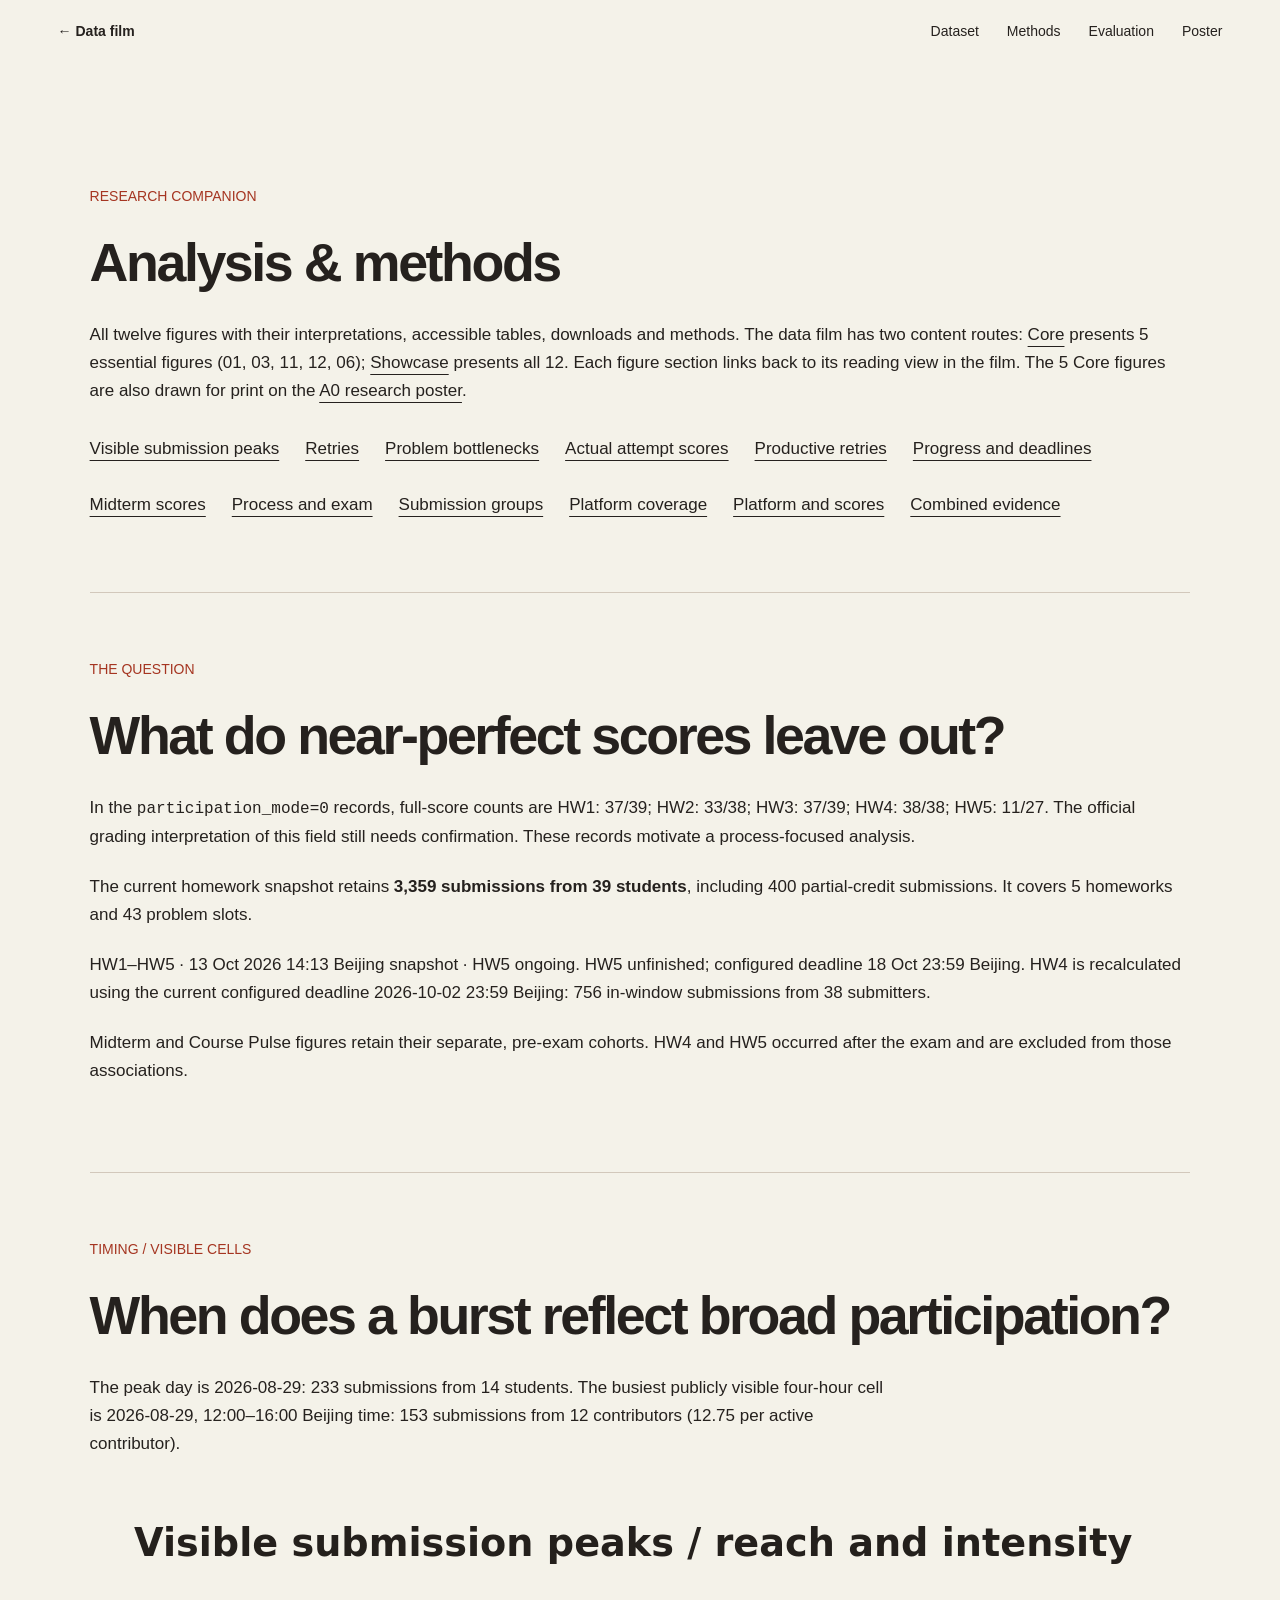
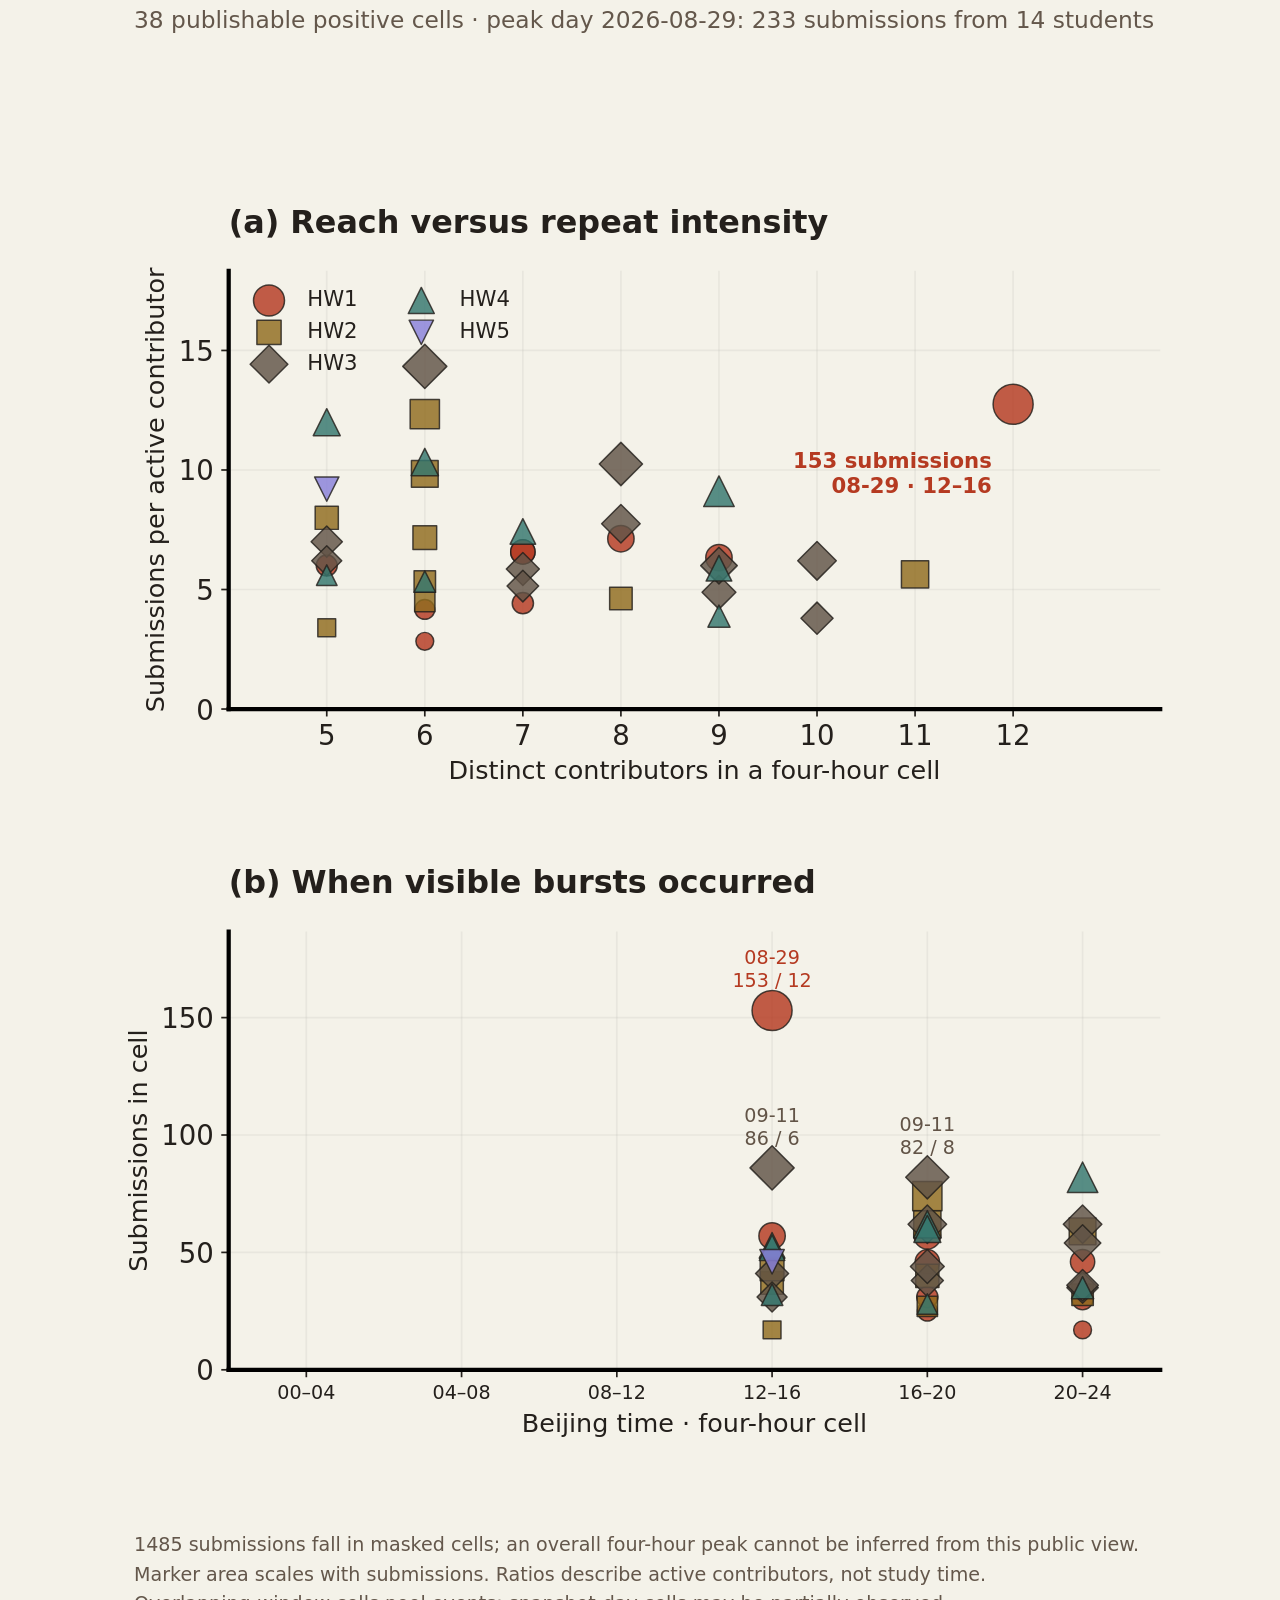
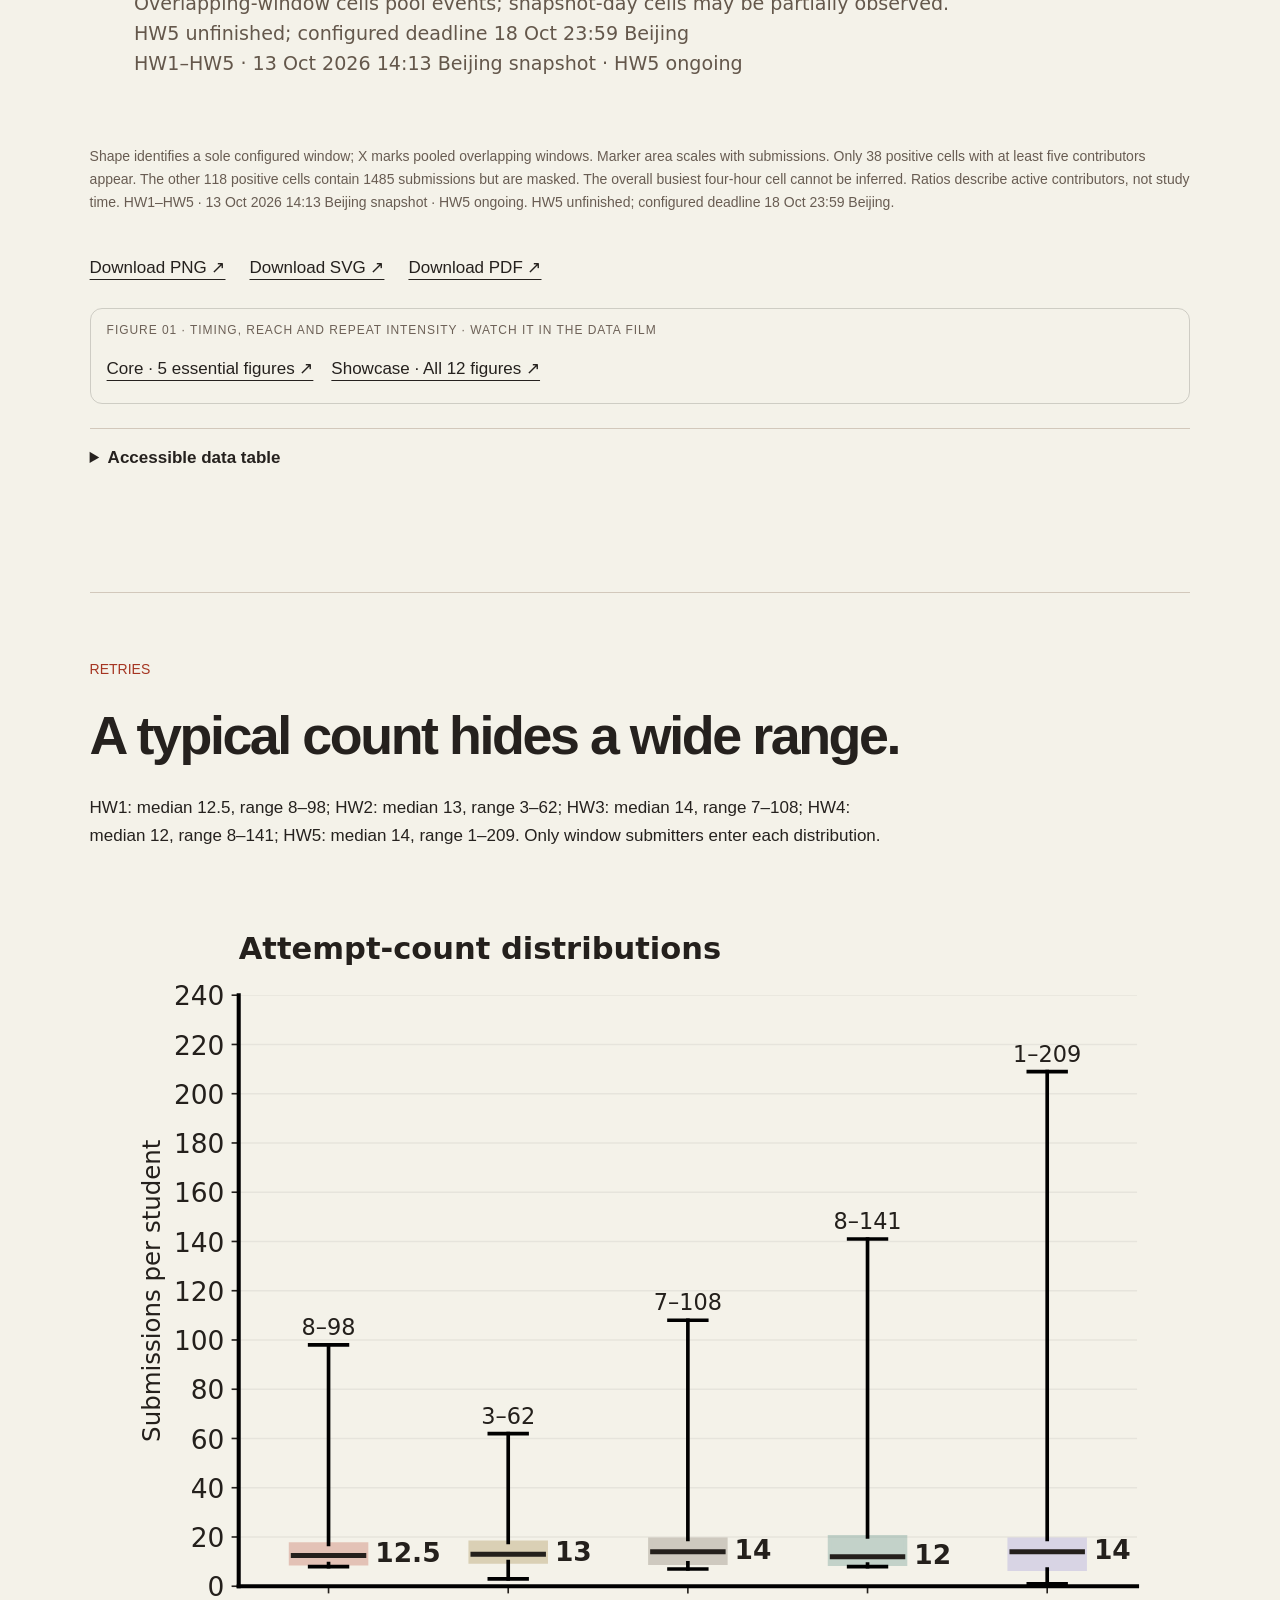
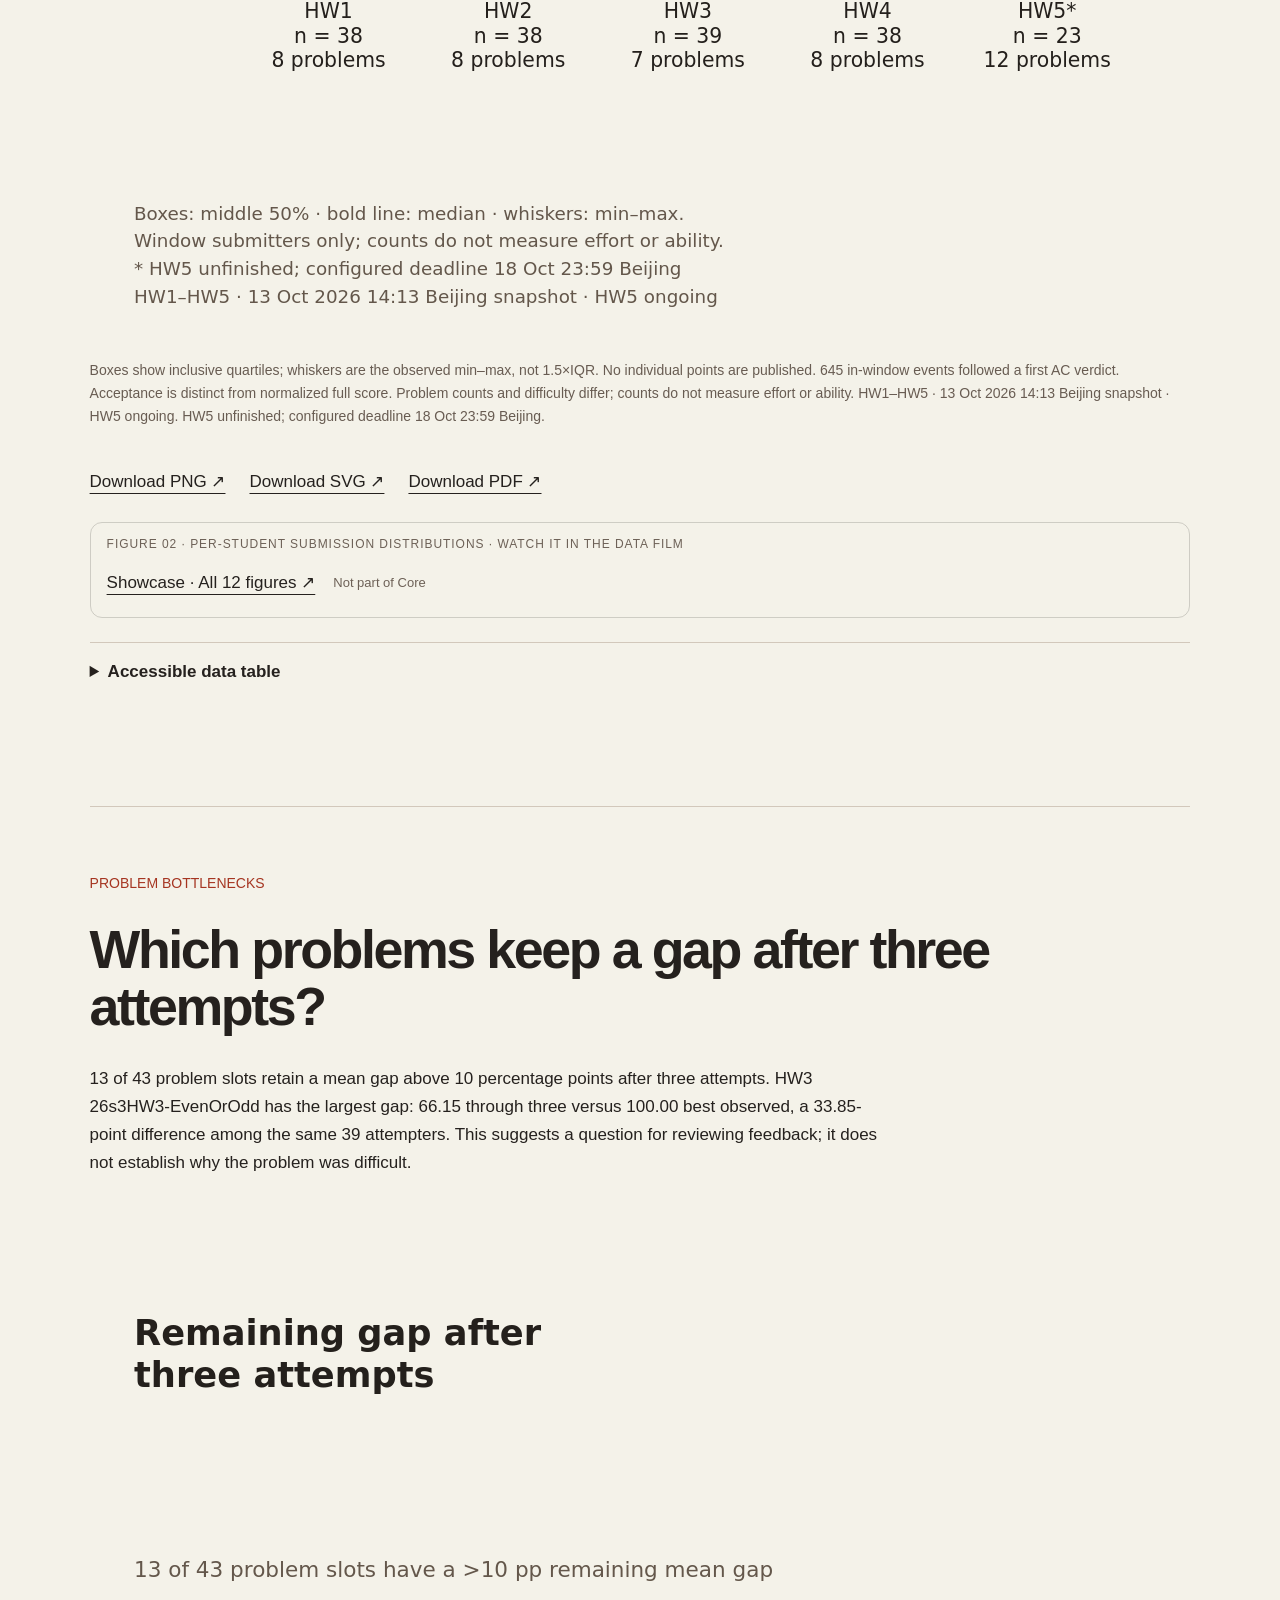
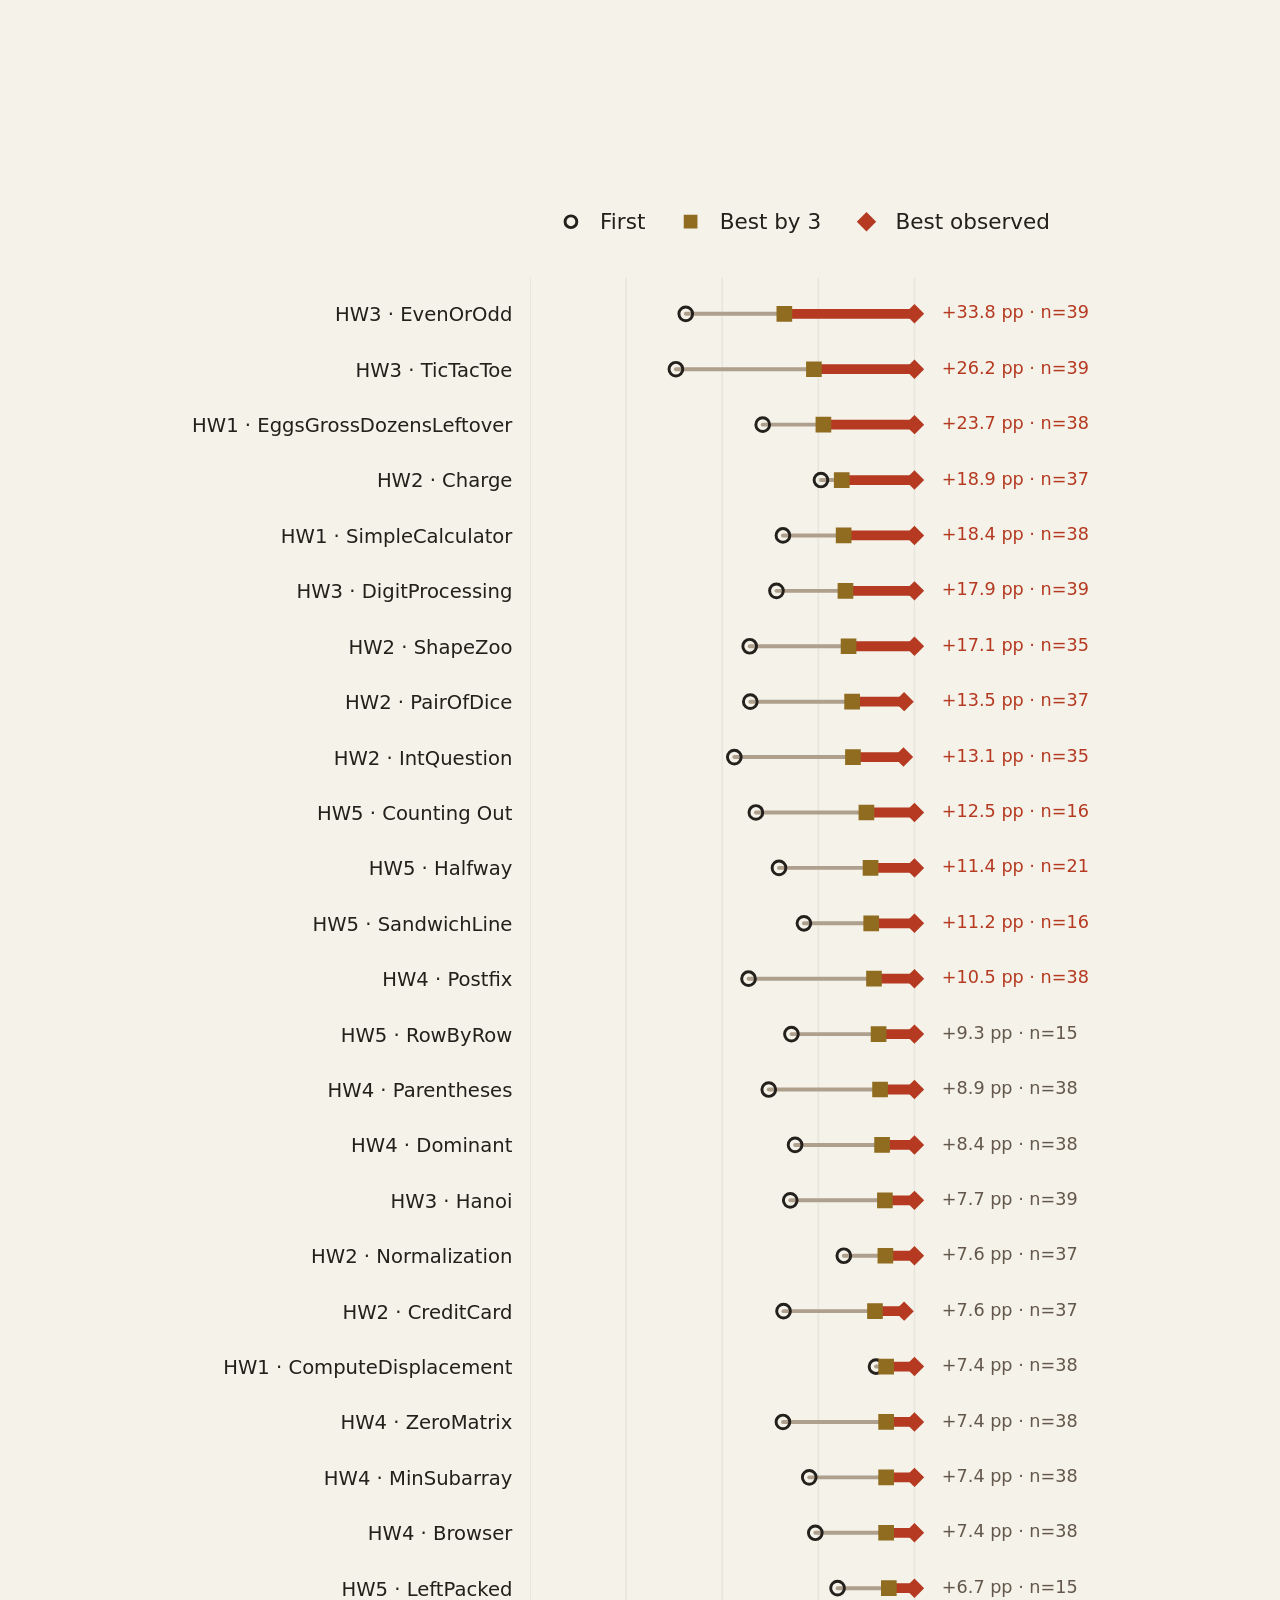
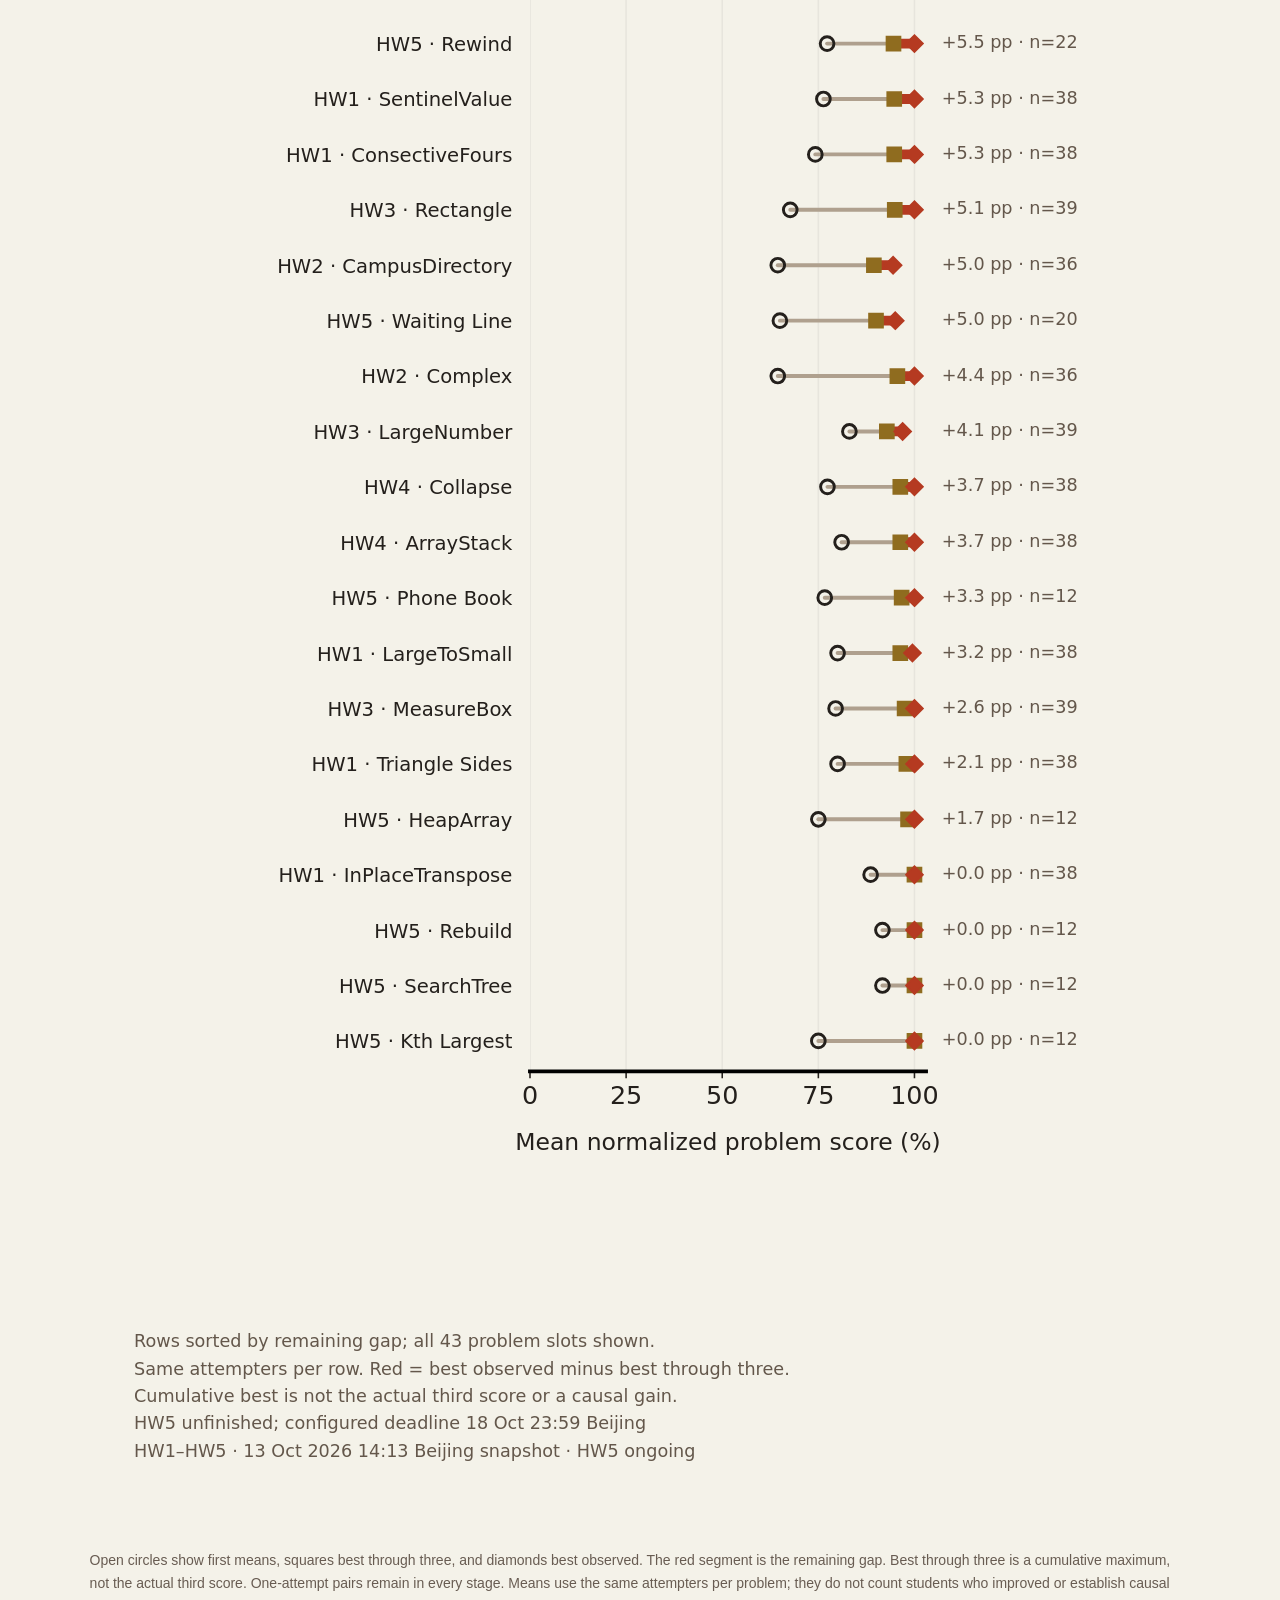
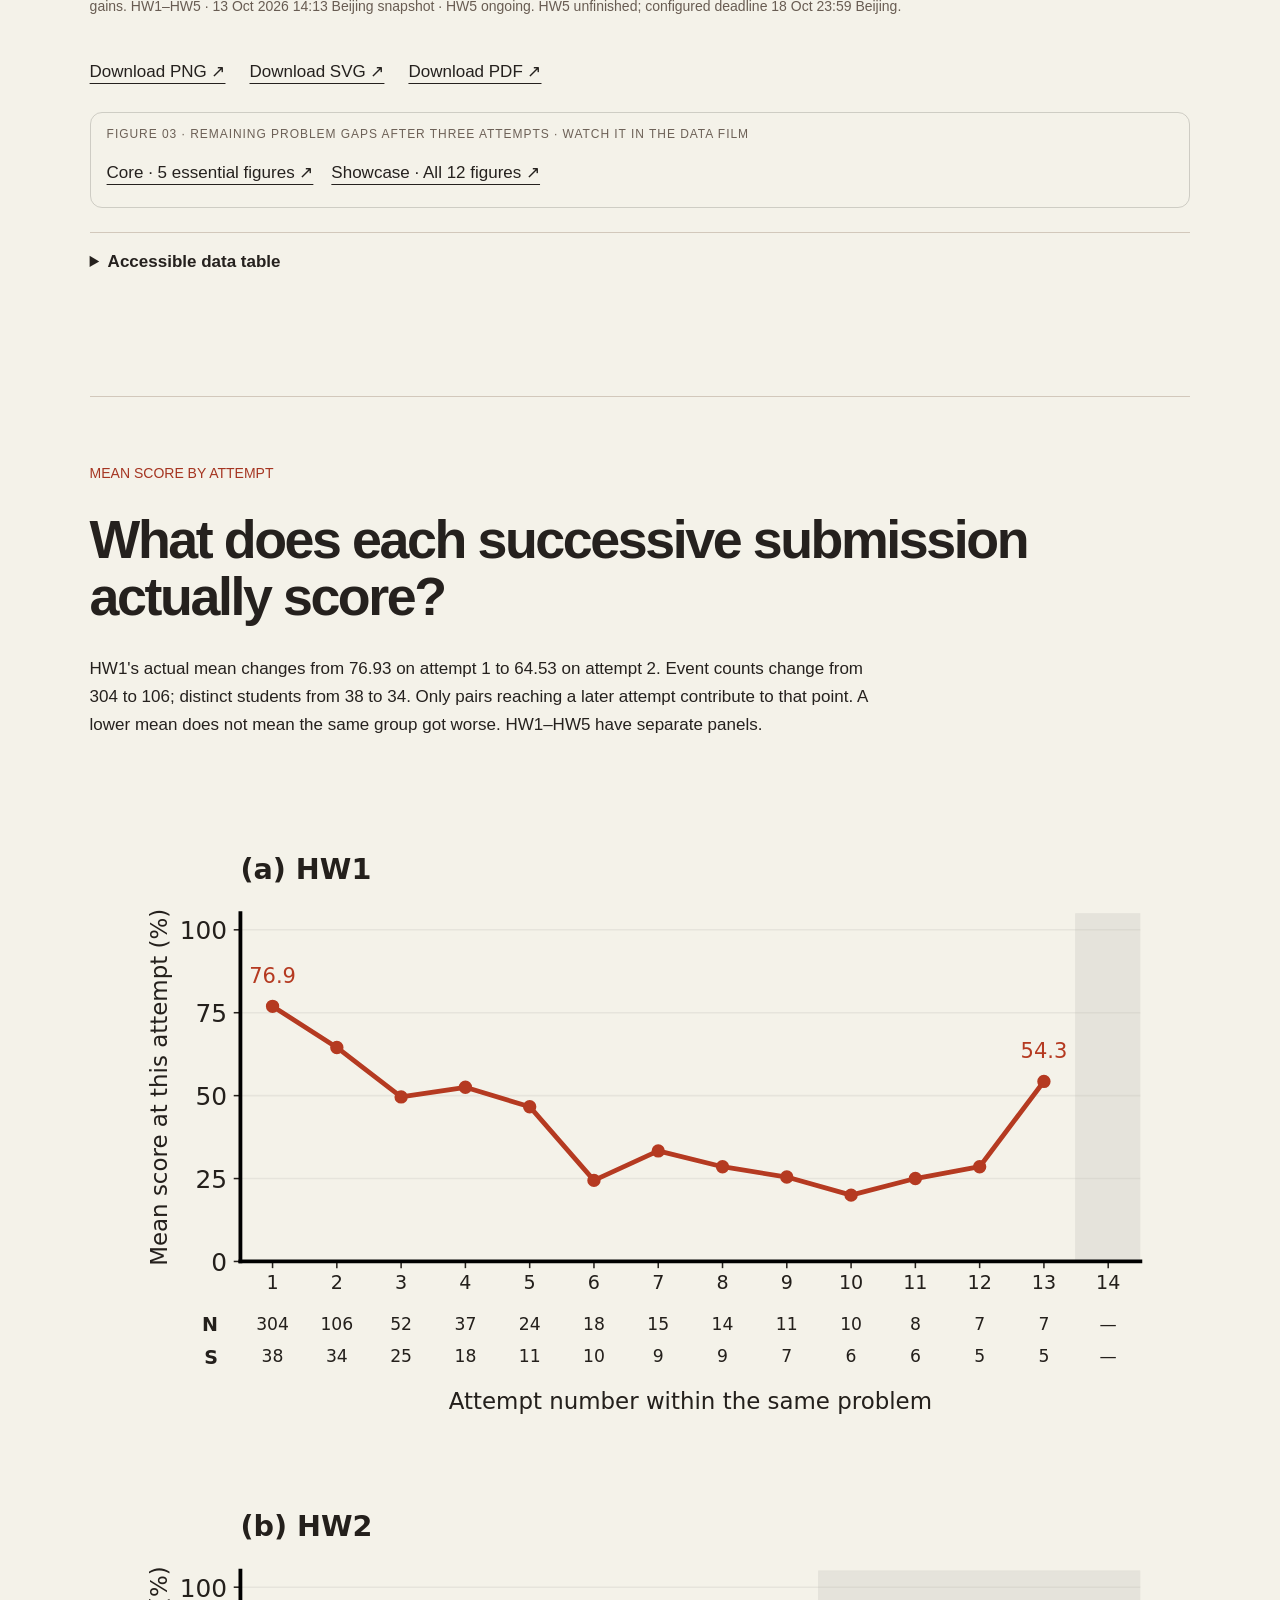
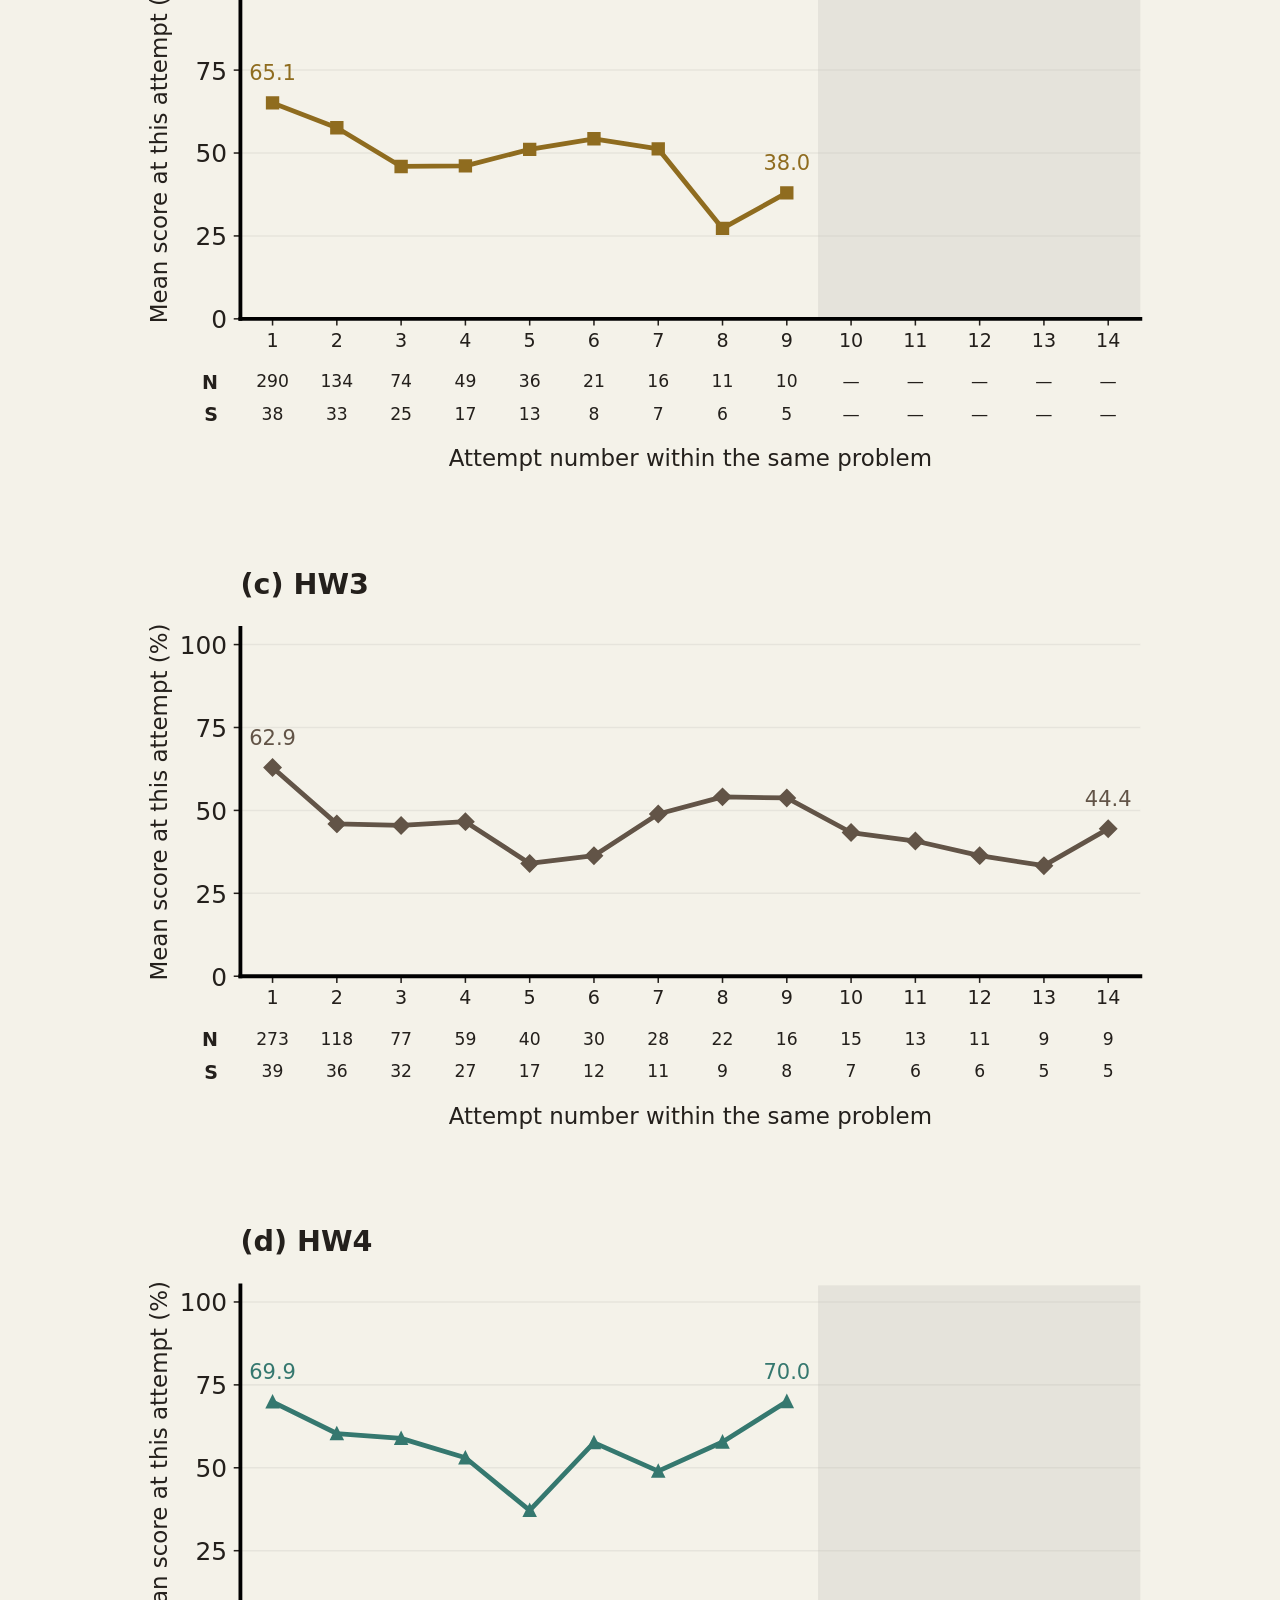
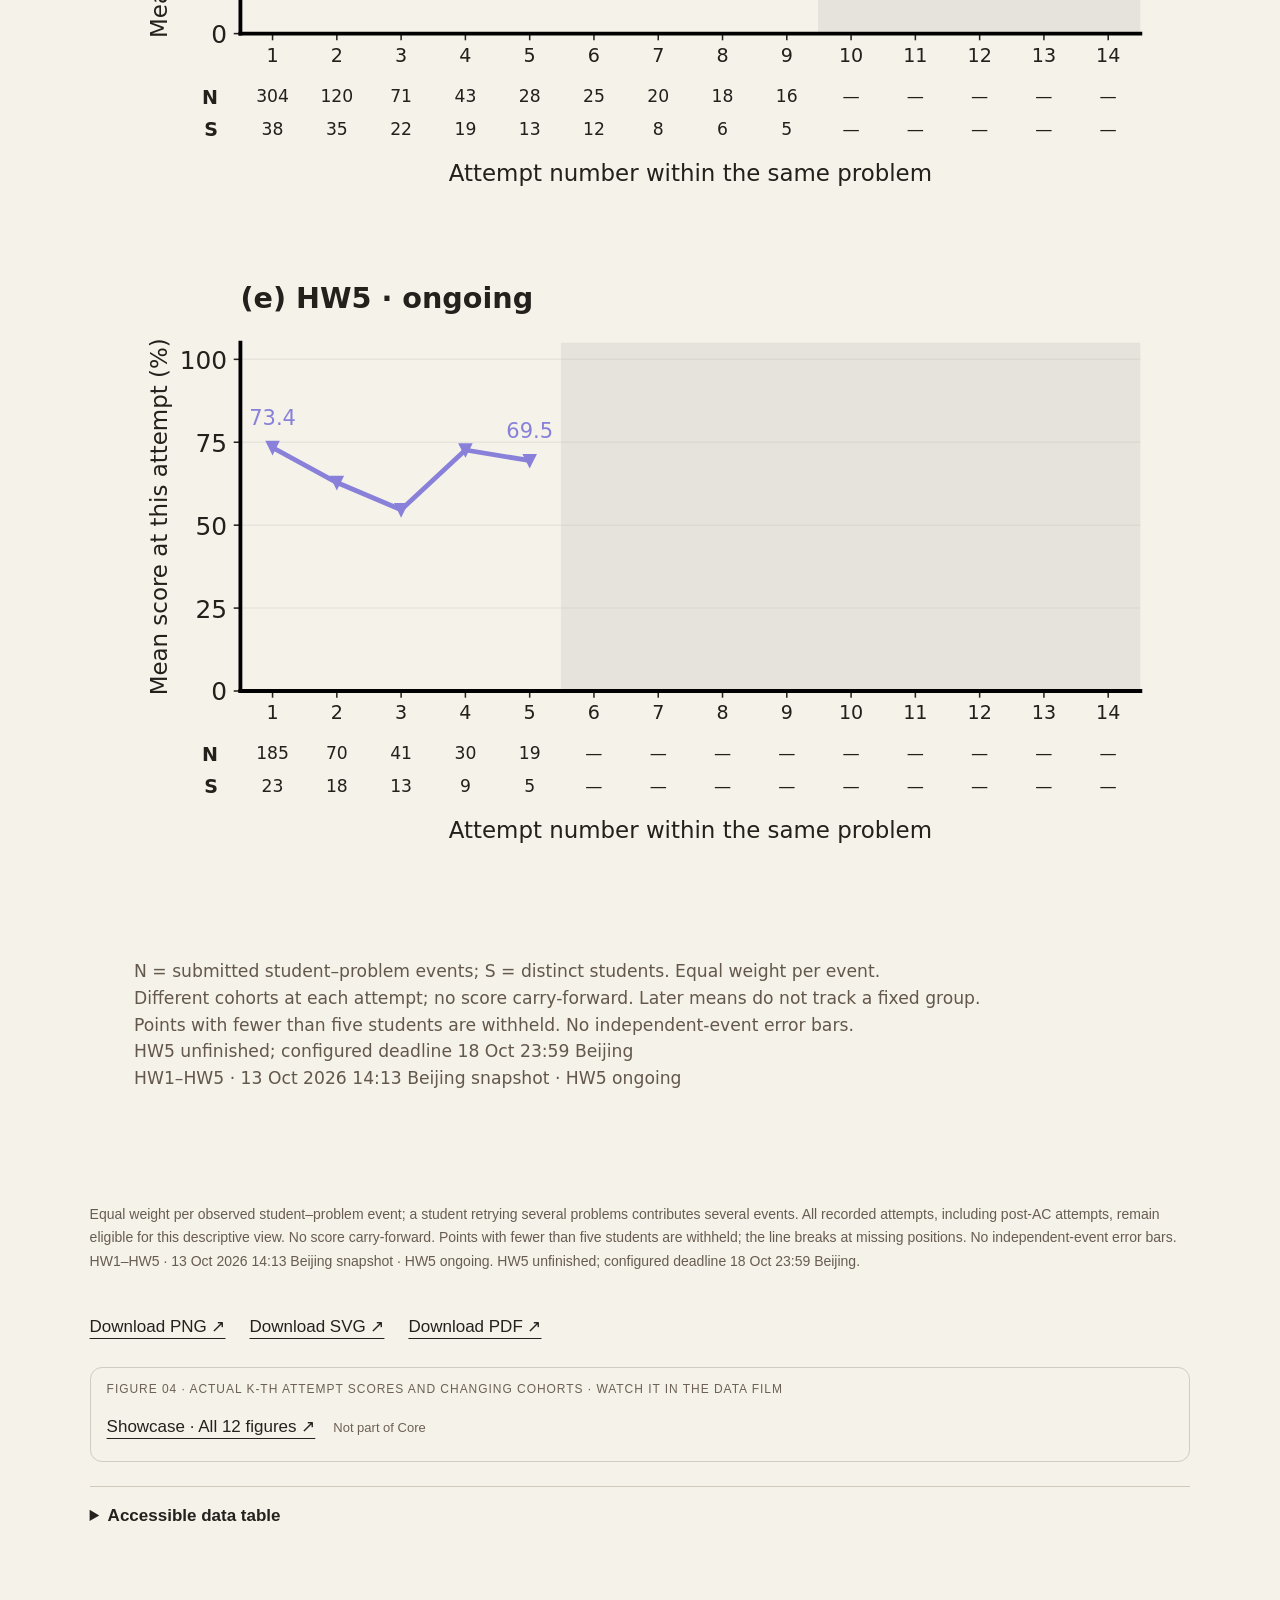
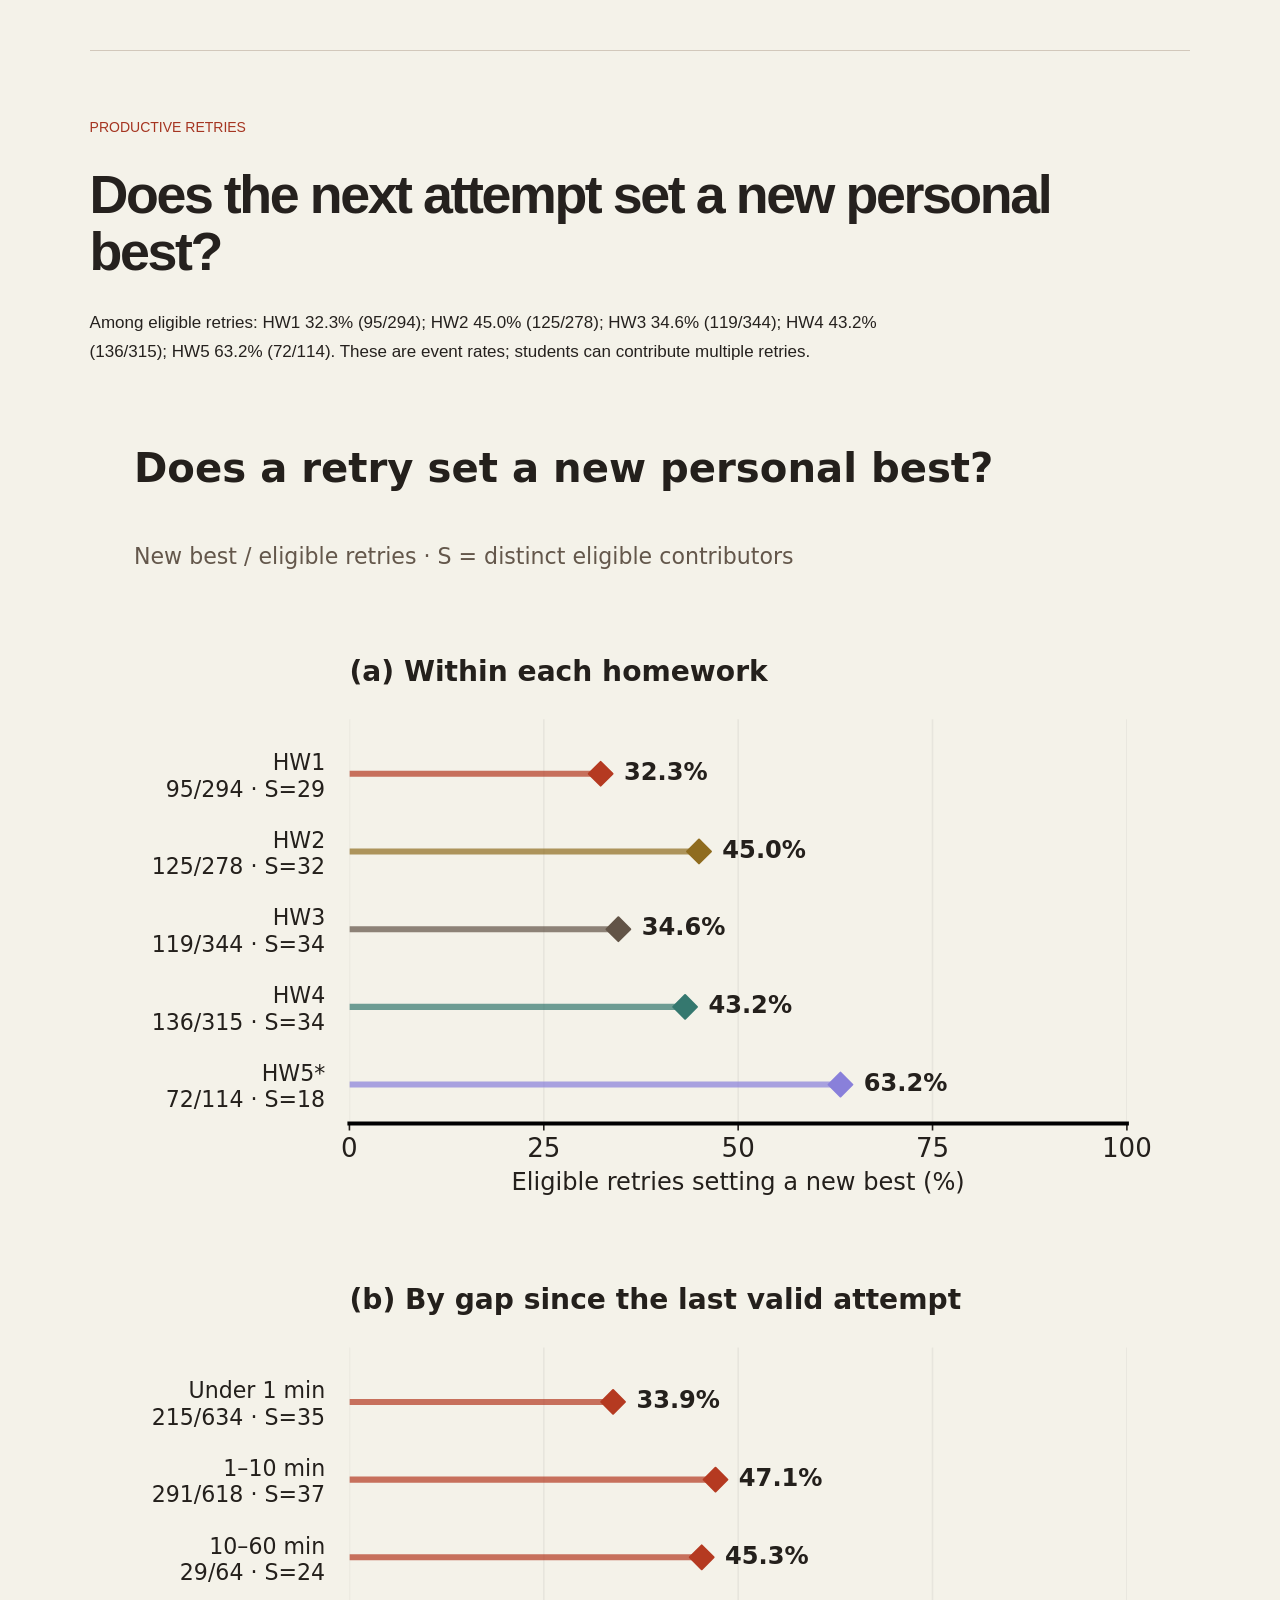
==== commit ba0f57fb: "Add an A0 research poster of the five Core figures poster.html draws the five Core figures (01, 03, " ====
--- a/analysis.html
+++ b/analysis.html
@@ -14,13 +14,14 @@
 <a href="#dataset">Dataset</a>
 <a href="#midterm-plan">Methods</a>
 <a href="#evaluation">Evaluation</a>
+<a href="poster.html">Poster</a>
 </nav>
 </header>
 <main id="evidence" class="evidence-detail">
 <section>
 <p class="eyebrow">RESEARCH COMPANION</p>
 <h1>Analysis &amp; methods</h1>
-<p>All twelve figures with their interpretations, accessible tables, downloads and methods. The data film has two content routes: <a href="index.html?content=core">Core</a> presents 5 essential figures (01, 03, 11, 12, 06); <a href="index.html?content=showcase">Showcase</a> presents all 12. Each figure section links back to its reading view in the film.</p>
+<p>All twelve figures with their interpretations, accessible tables, downloads and methods. The data film has two content routes: <a href="index.html?content=core">Core</a> presents 5 essential figures (01, 03, 11, 12, 06); <a href="index.html?content=showcase">Showcase</a> presents all 12. Each figure section links back to its reading view in the film. The 5 Core figures are also drawn for print on the <a href="poster.html">A0 research poster</a>.</p>
 <nav class="analysis-toc" aria-label="Chart analysis">
 <a href="#timing">Visible submission peaks</a>
 <a href="#retries">Retries</a>
@@ -5386,7 +5387,7 @@
 <p class="eyebrow">MIDTERM / SOURCES &amp; LIMITS</p>
 <h2>Linked privately. Reported in aggregate.</h2>
 <p>26 matched students from a 41-member eligible roster; 15 grades were not in the supplied excerpt. This is a partial, non-random cohort, not the class grade distribution. The available grades were transcribed from the user-provided Canvas excerpt and joined to unique same-name OJ course members, with homework scores cross-checked. Two homework discrepancies remain flagged; neither Canvas nor OJ values were altered. Excluding these two records leaves 24 students, as shown in the sensitivity table.</p>
-<p>The OJ behavior extract was queried read-only on 21 September 2026. A named test account is excluded from this extension, leaving 41 eligible roster members. The six homework-process figures now use the separate 30 September snapshot, including post-exam HW4 and a later 42-member roster after test-account exclusion. The midterm figures keep their pre-exam HW1–HW3 metrics: 2,101 in-window submissions from 39 submitters; the 26 matched students contribute 1,507 of them.</p>
+<p>The OJ behavior extract was queried read-only on 21 September 2026. A named test account is excluded from this extension, leaving 41 eligible roster members. The six homework-process figures now use the separate 13 October 2026 snapshot, including post-exam HW4 and HW5 and a later 42-member roster after test-account exclusion. The midterm figures keep their pre-exam HW1–HW3 metrics: 2,101 in-window submissions from 39 submitters; the 26 matched students contribute 1,507 of them.</p>
 <p>All selected homework windows end before the user-confirmed exam start. The user confirmed the exam began on 16 September 2026 at 12:00 Beijing time.</p>
 <p>Individual grades, names, OJ identifiers and source linkage files stay outside the repository. The downloadable <a href="data/midterm-summary.json">midterm aggregate JSON</a> contains only cohort summaries. Groups have at least five students; this is disclosure reduction, not a formal anonymity guarantee. The remaining grades are needed before a complete cohort analysis; a prediction study would additionally need independent validation.</p>
 <p>
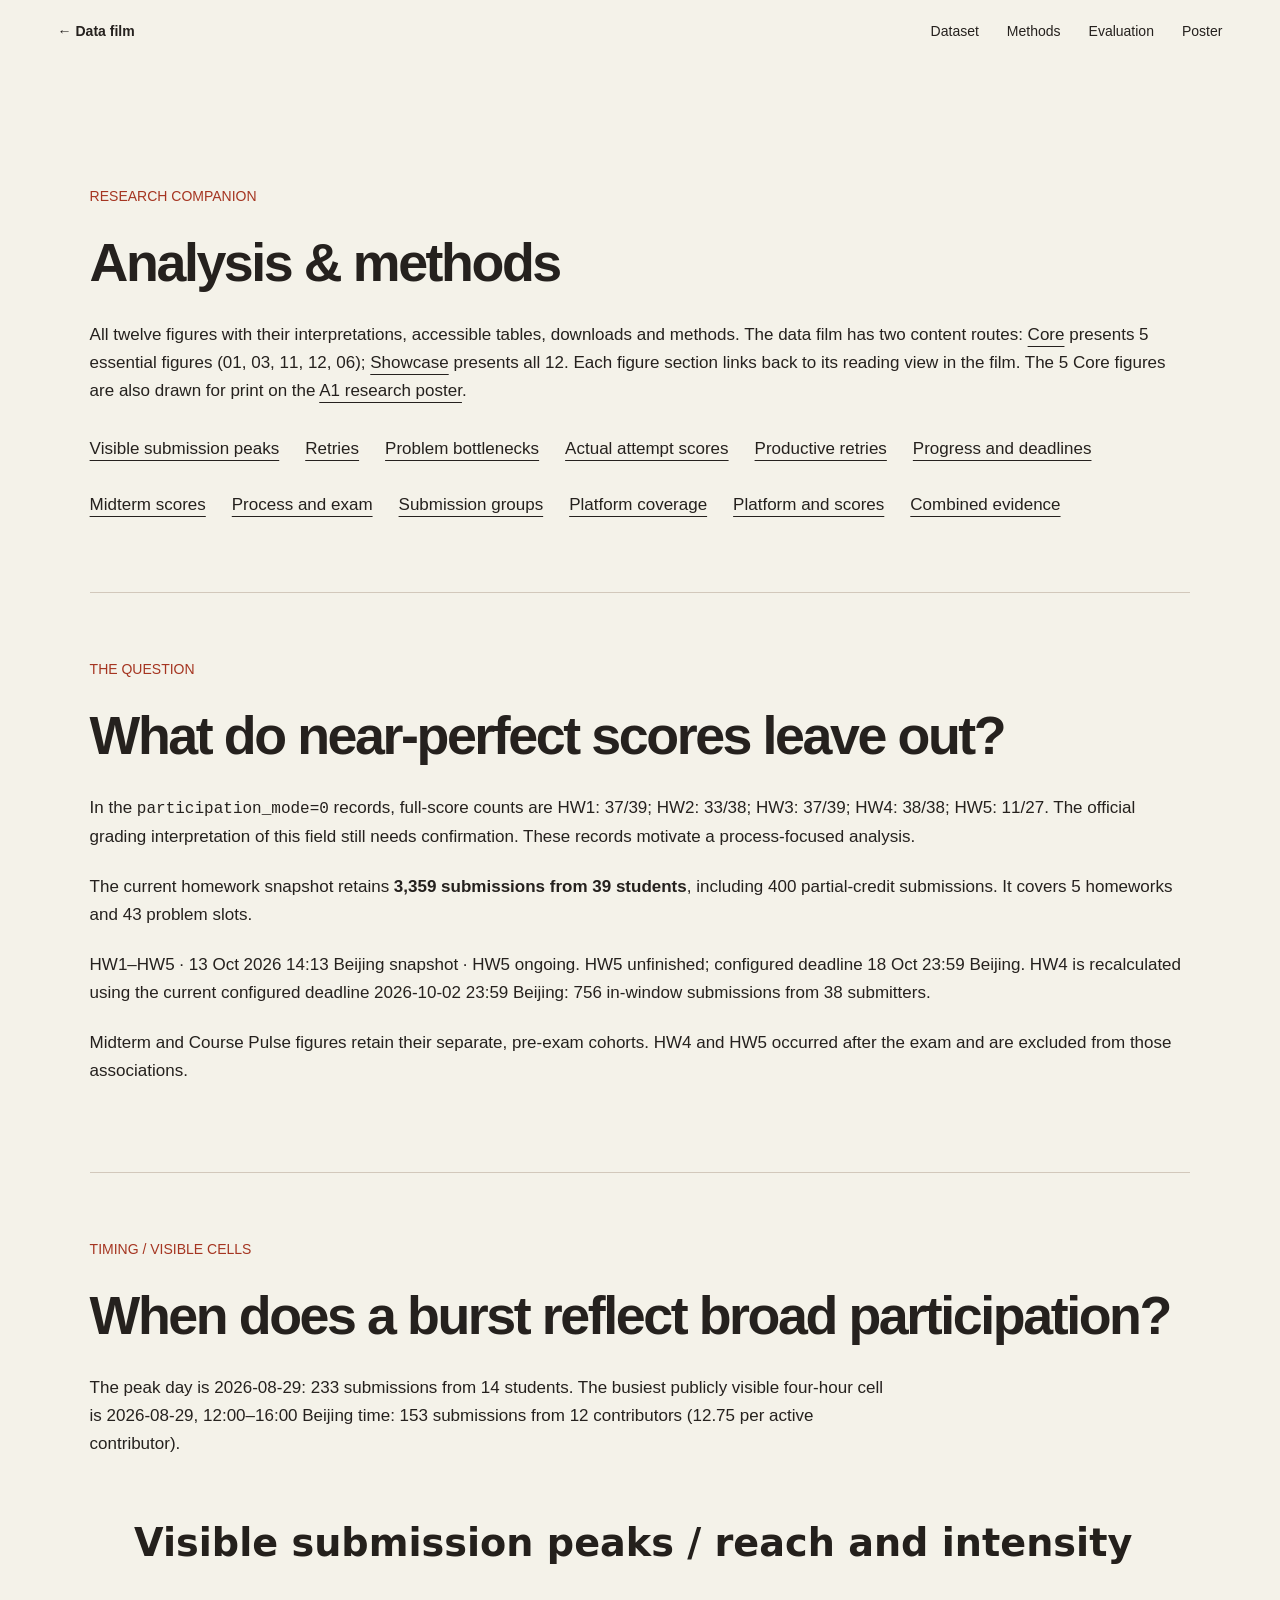
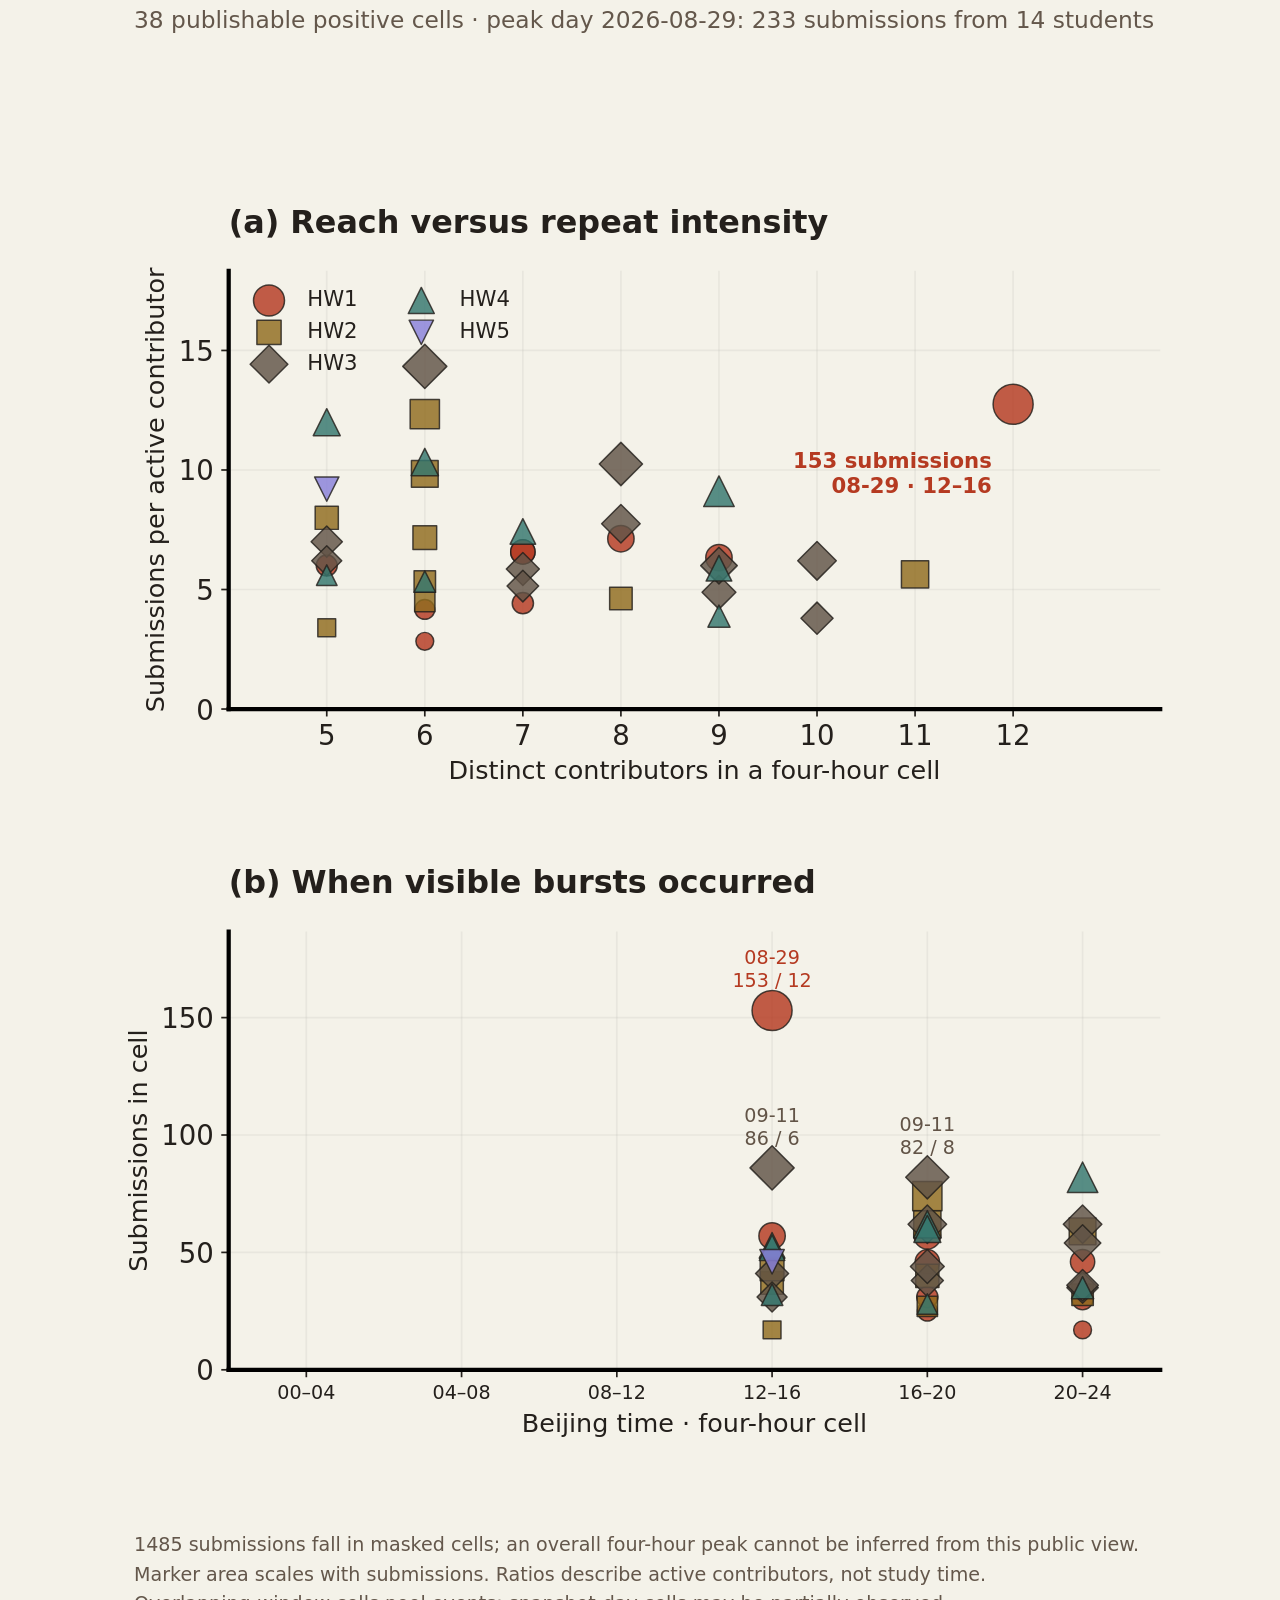
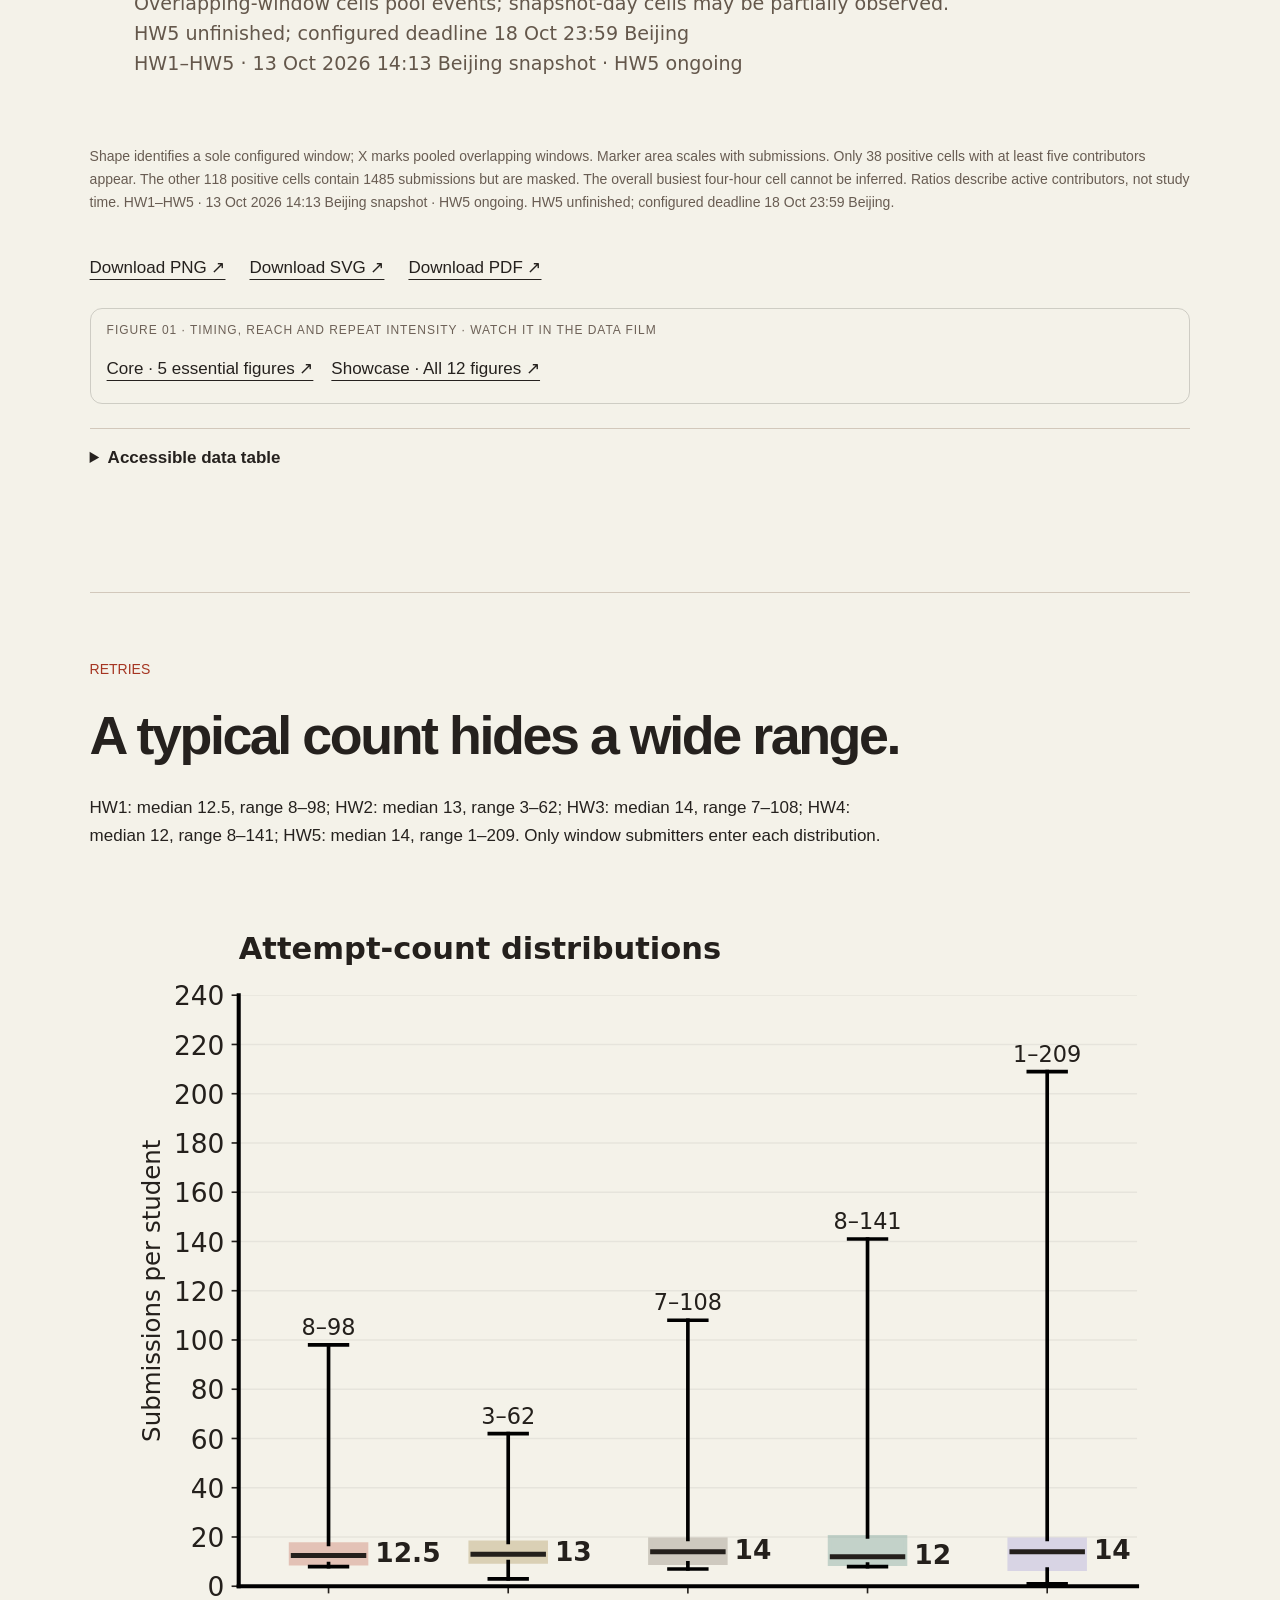
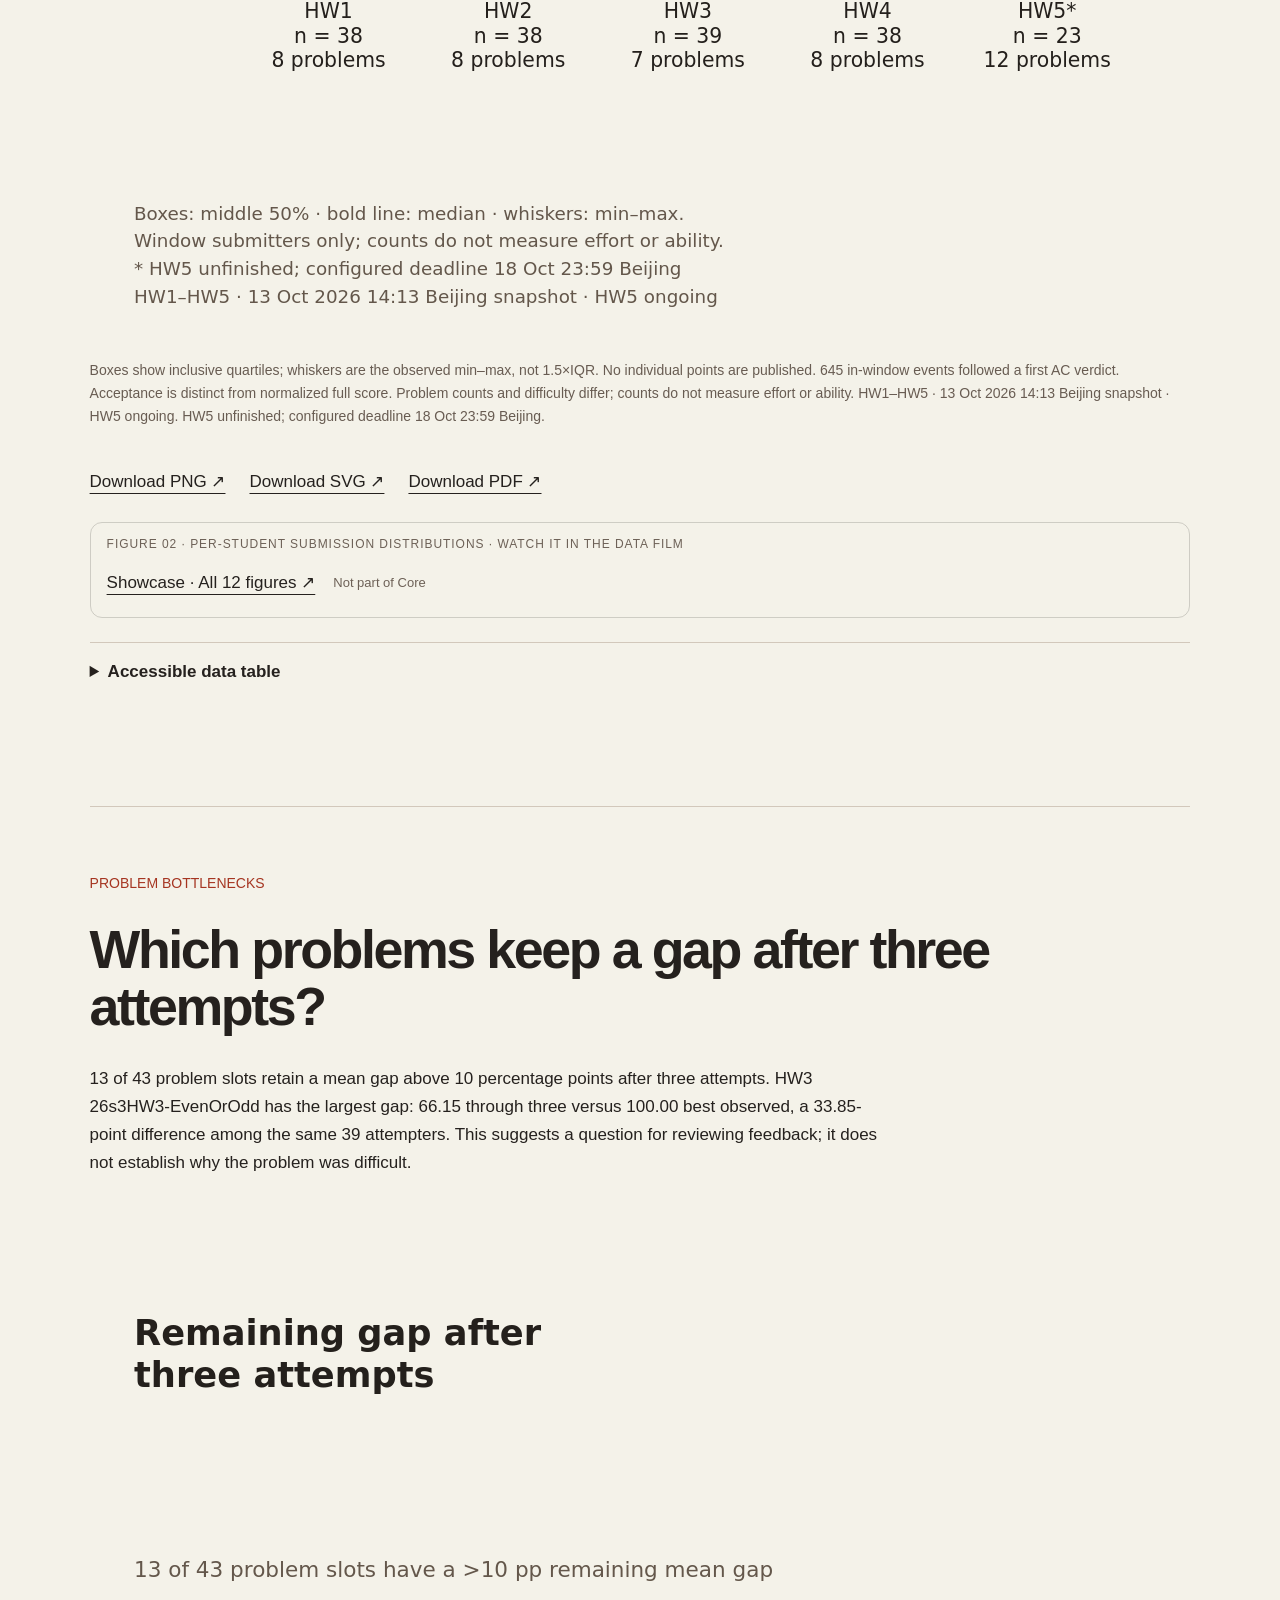
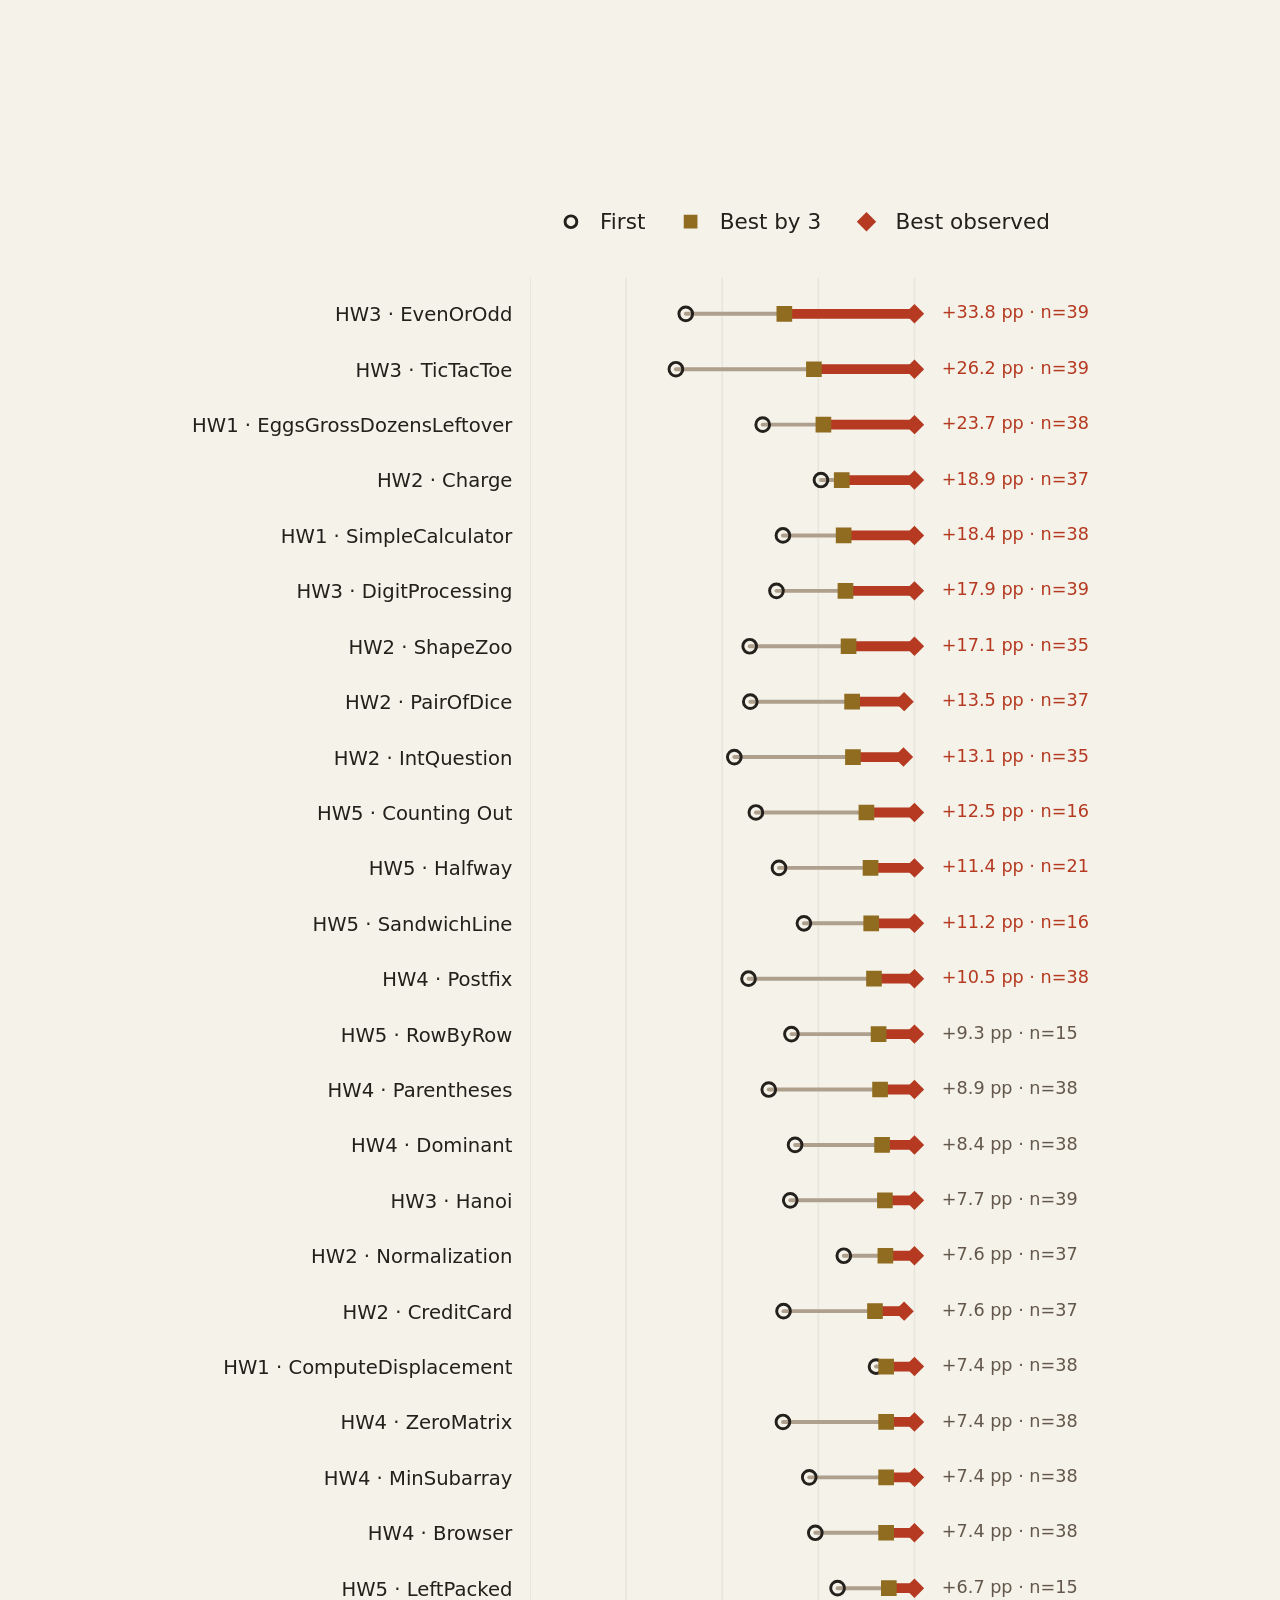
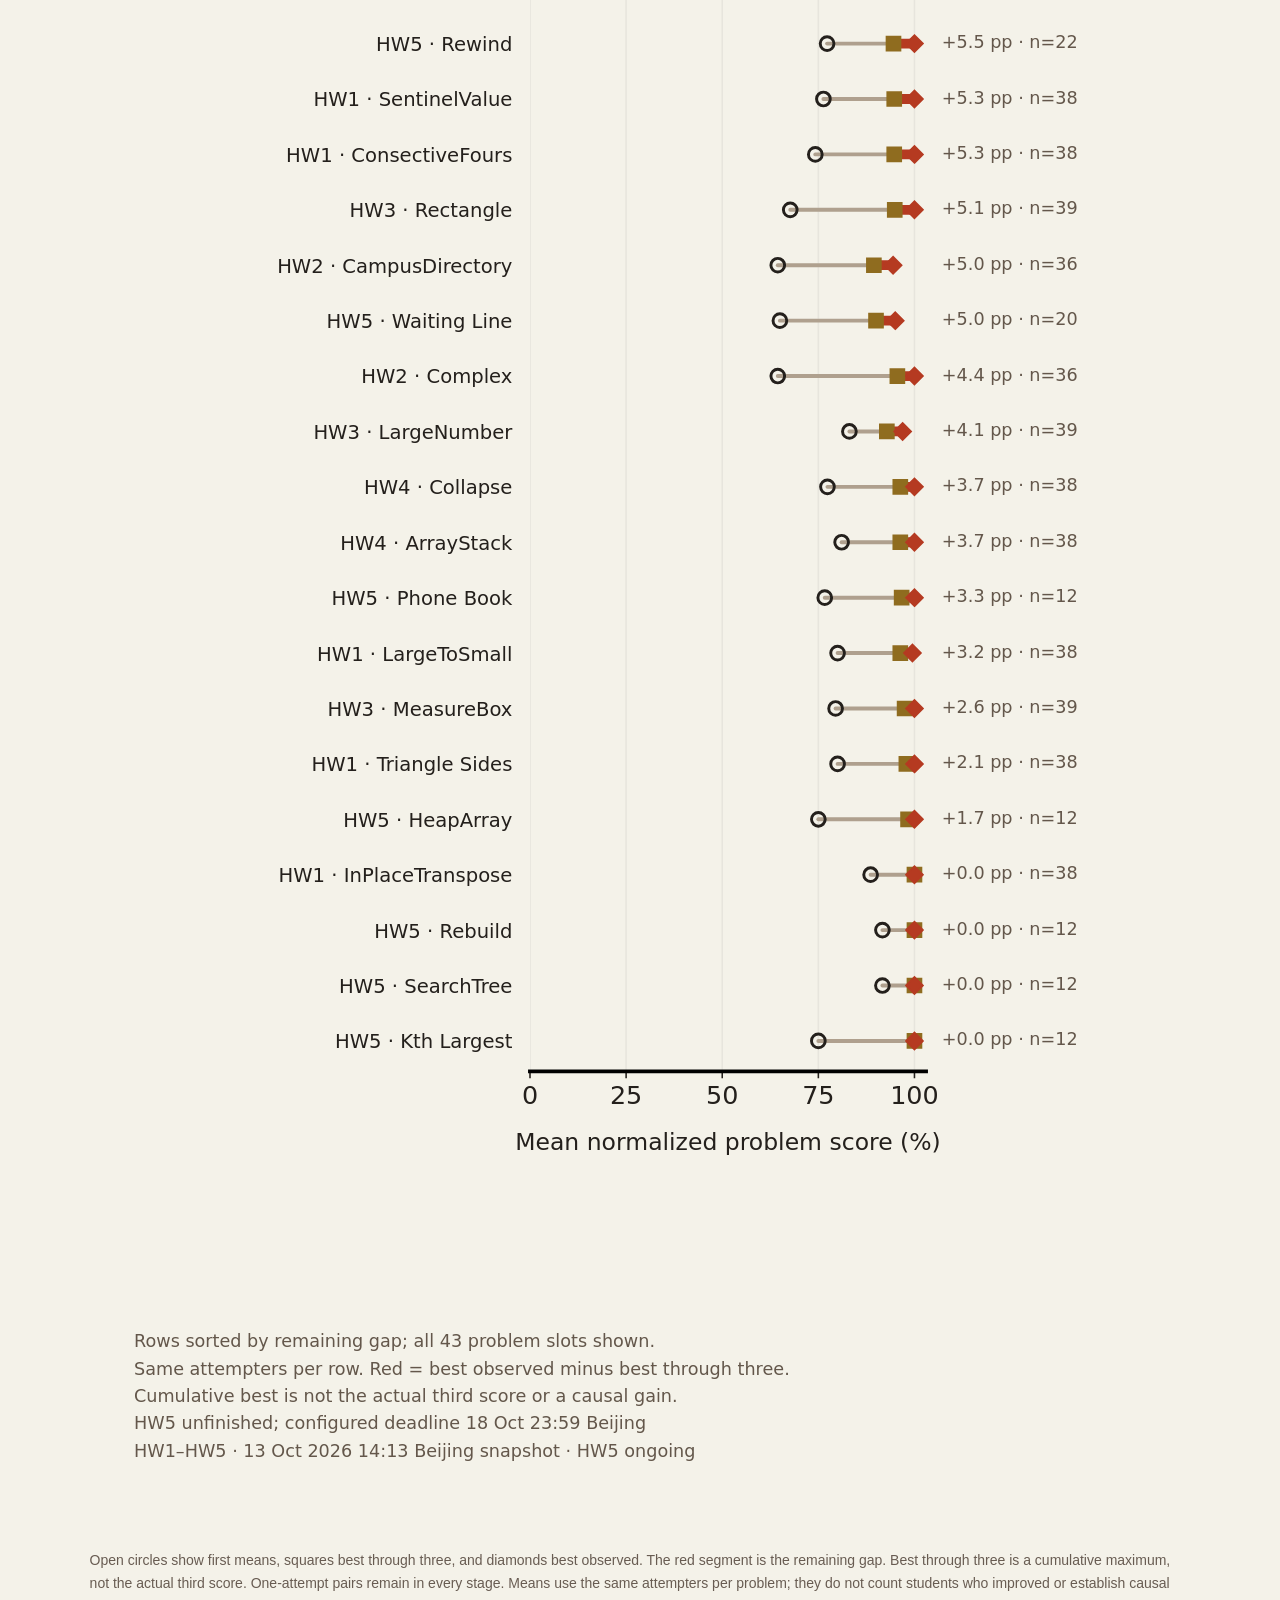
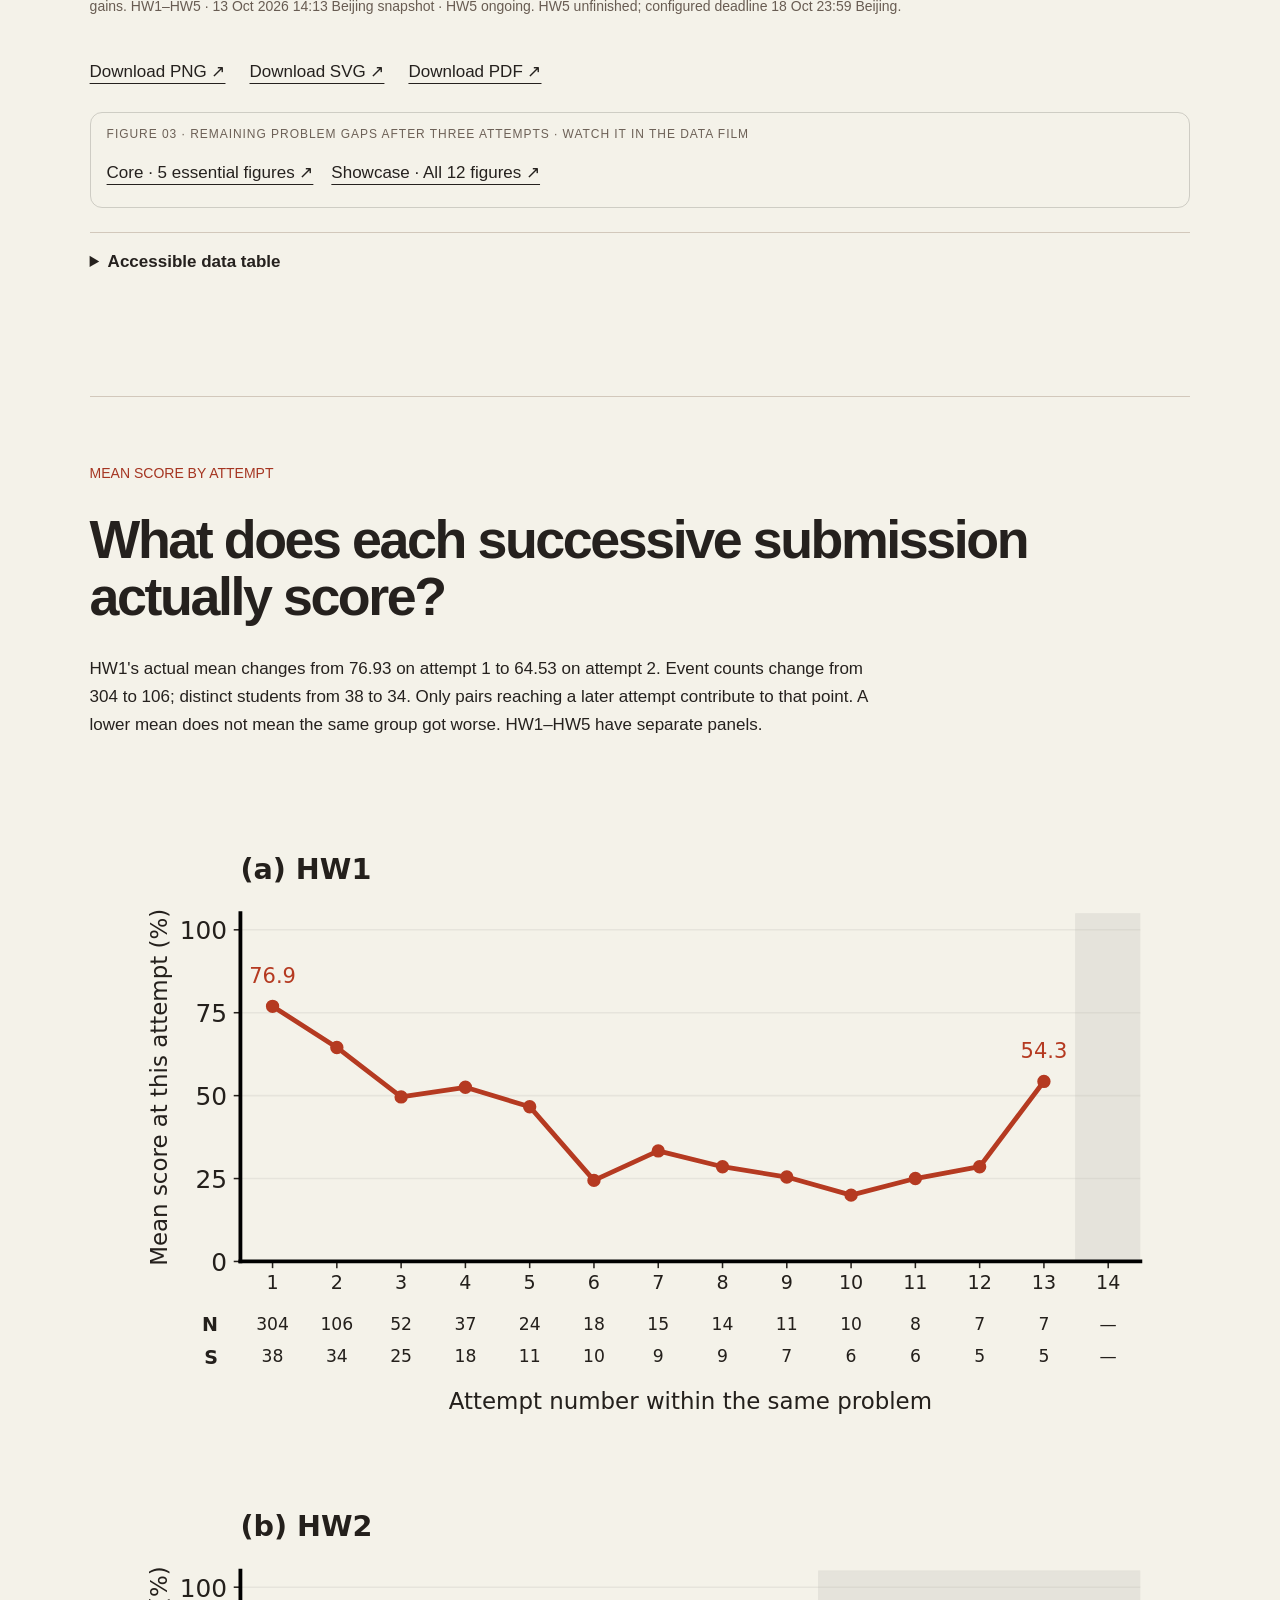
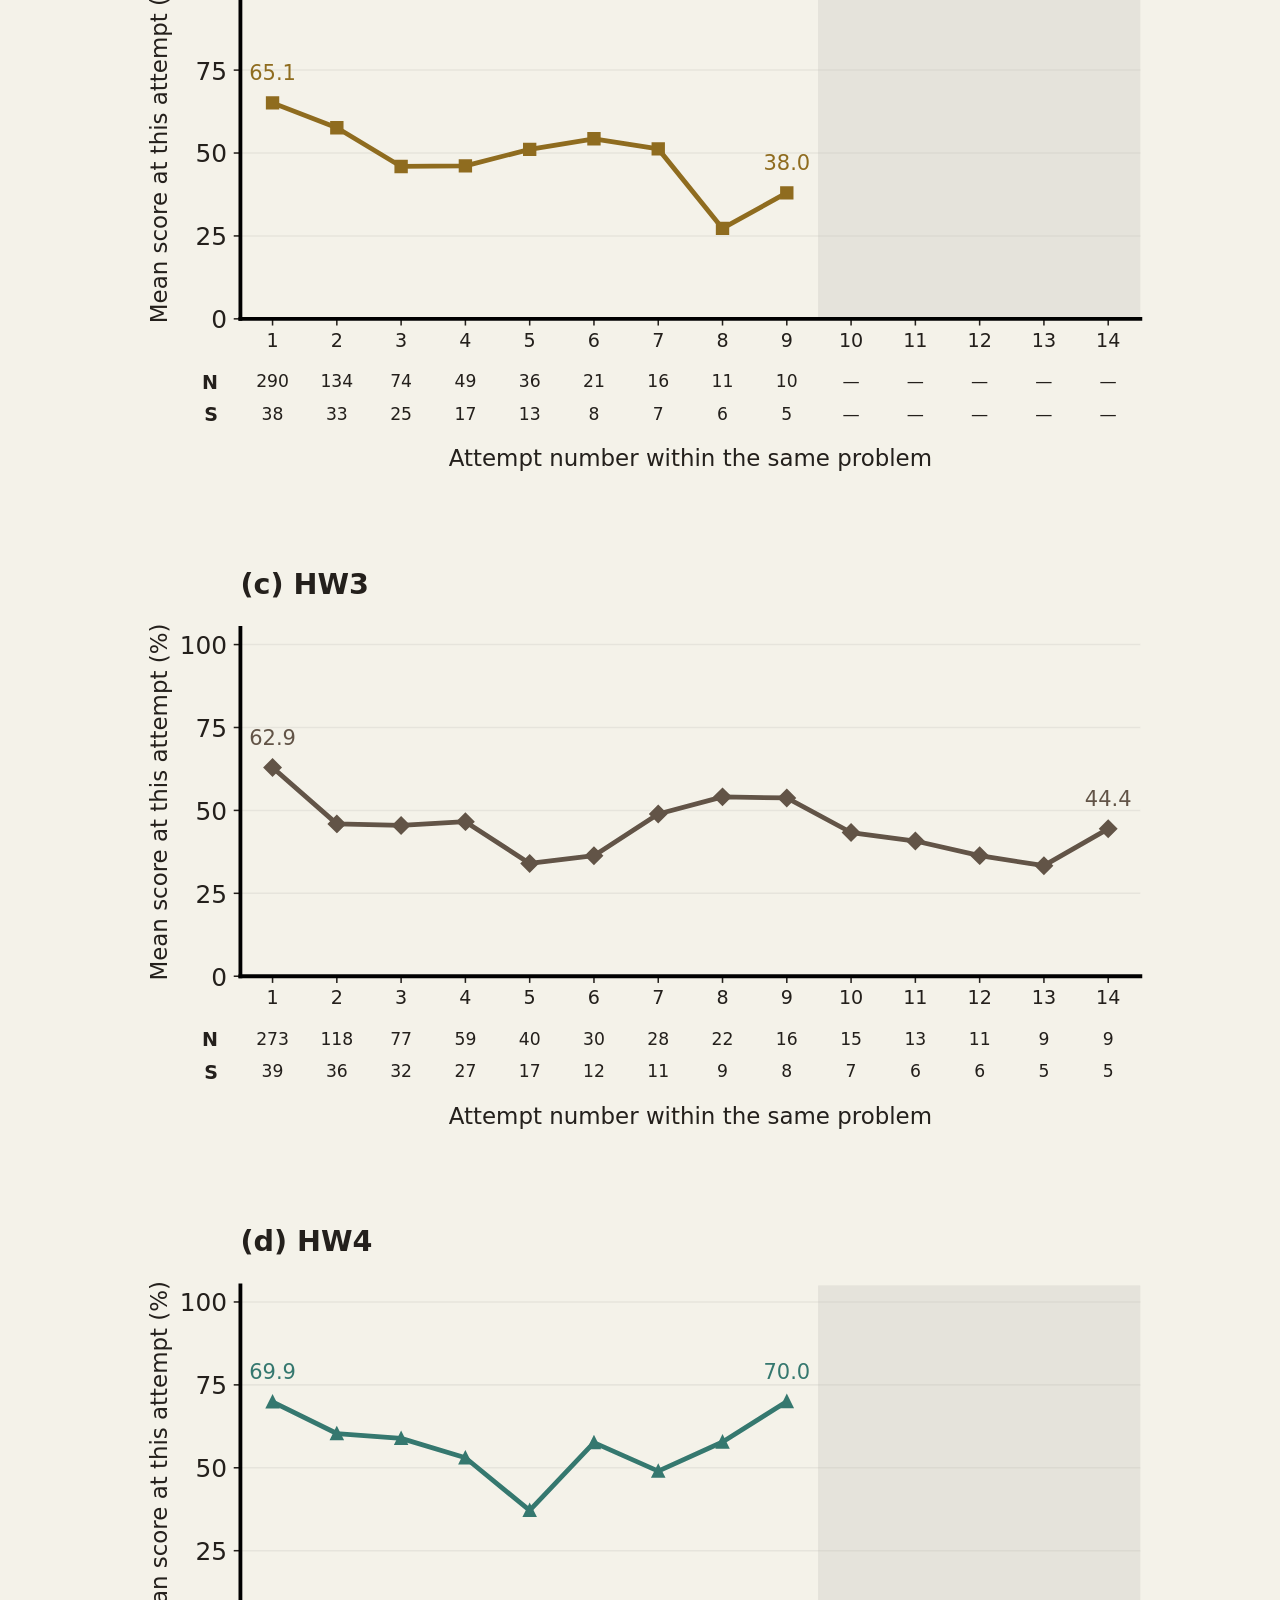
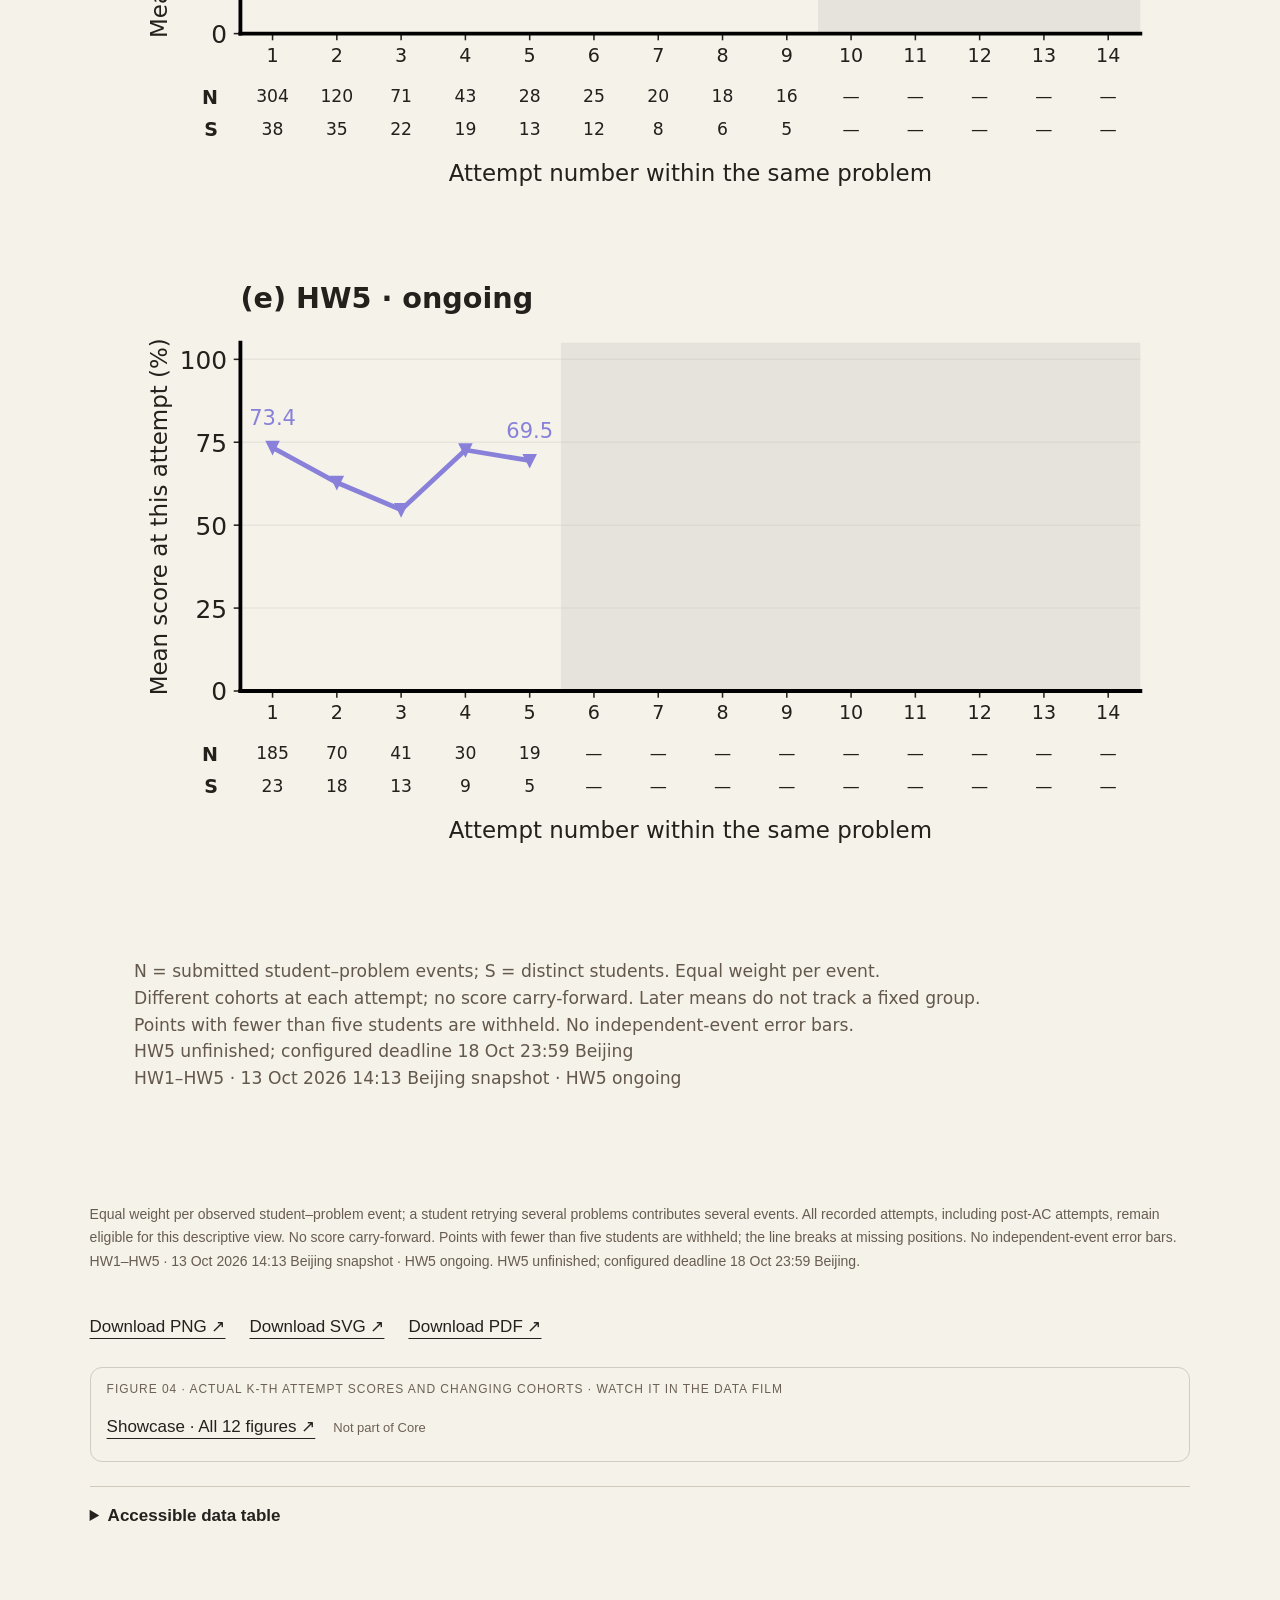
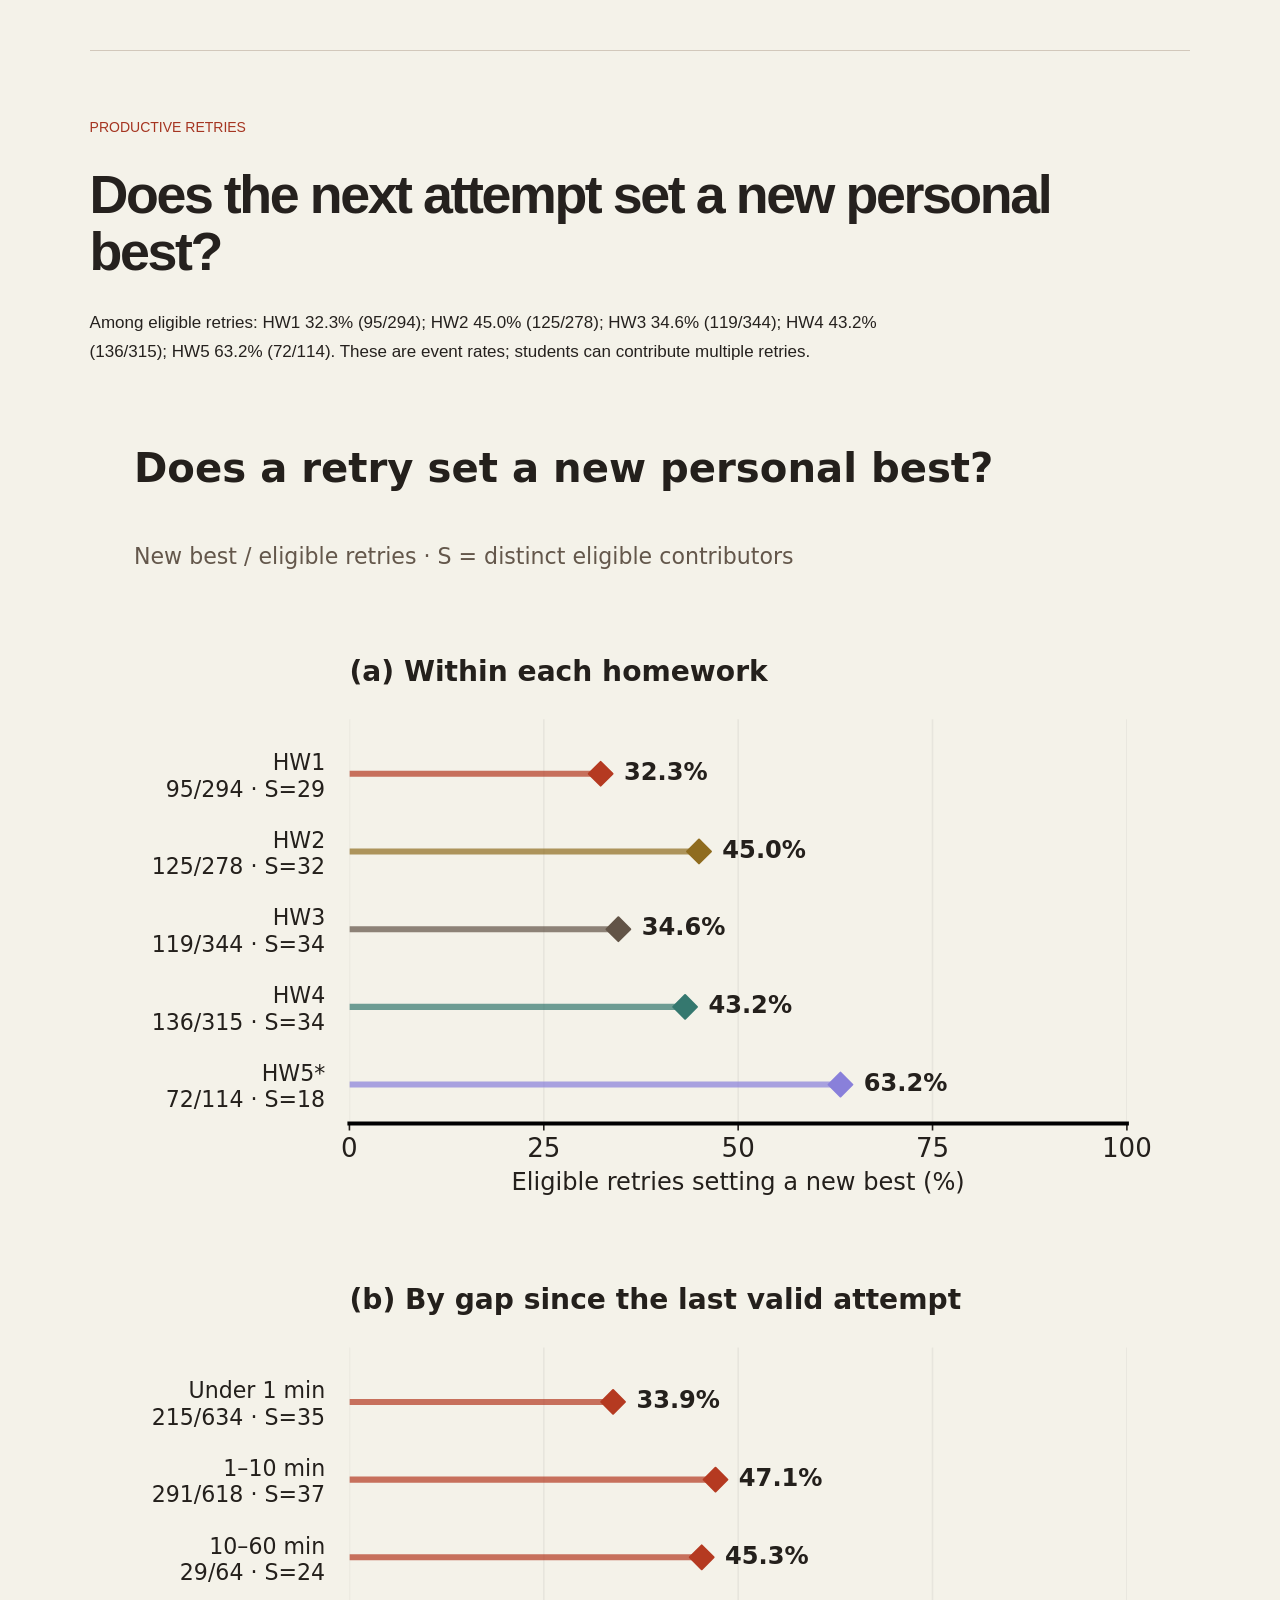
==== commit 731fed73: "Revise the poster for A1 and the course brief; add source anonymization Poster: - Prints on A1 (594 " ====
--- a/analysis.html
+++ b/analysis.html
@@ -21,7 +21,7 @@
 <section>
 <p class="eyebrow">RESEARCH COMPANION</p>
 <h1>Analysis &amp; methods</h1>
-<p>All twelve figures with their interpretations, accessible tables, downloads and methods. The data film has two content routes: <a href="index.html?content=core">Core</a> presents 5 essential figures (01, 03, 11, 12, 06); <a href="index.html?content=showcase">Showcase</a> presents all 12. Each figure section links back to its reading view in the film. The 5 Core figures are also drawn for print on the <a href="poster.html">A0 research poster</a>.</p>
+<p>All twelve figures with their interpretations, accessible tables, downloads and methods. The data film has two content routes: <a href="index.html?content=core">Core</a> presents 5 essential figures (01, 03, 11, 12, 06); <a href="index.html?content=showcase">Showcase</a> presents all 12. Each figure section links back to its reading view in the film. The 5 Core figures are also drawn for print on the <a href="poster.html">A1 research poster</a>.</p>
 <nav class="analysis-toc" aria-label="Chart analysis">
 <a href="#timing">Visible submission peaks</a>
 <a href="#retries">Retries</a>
